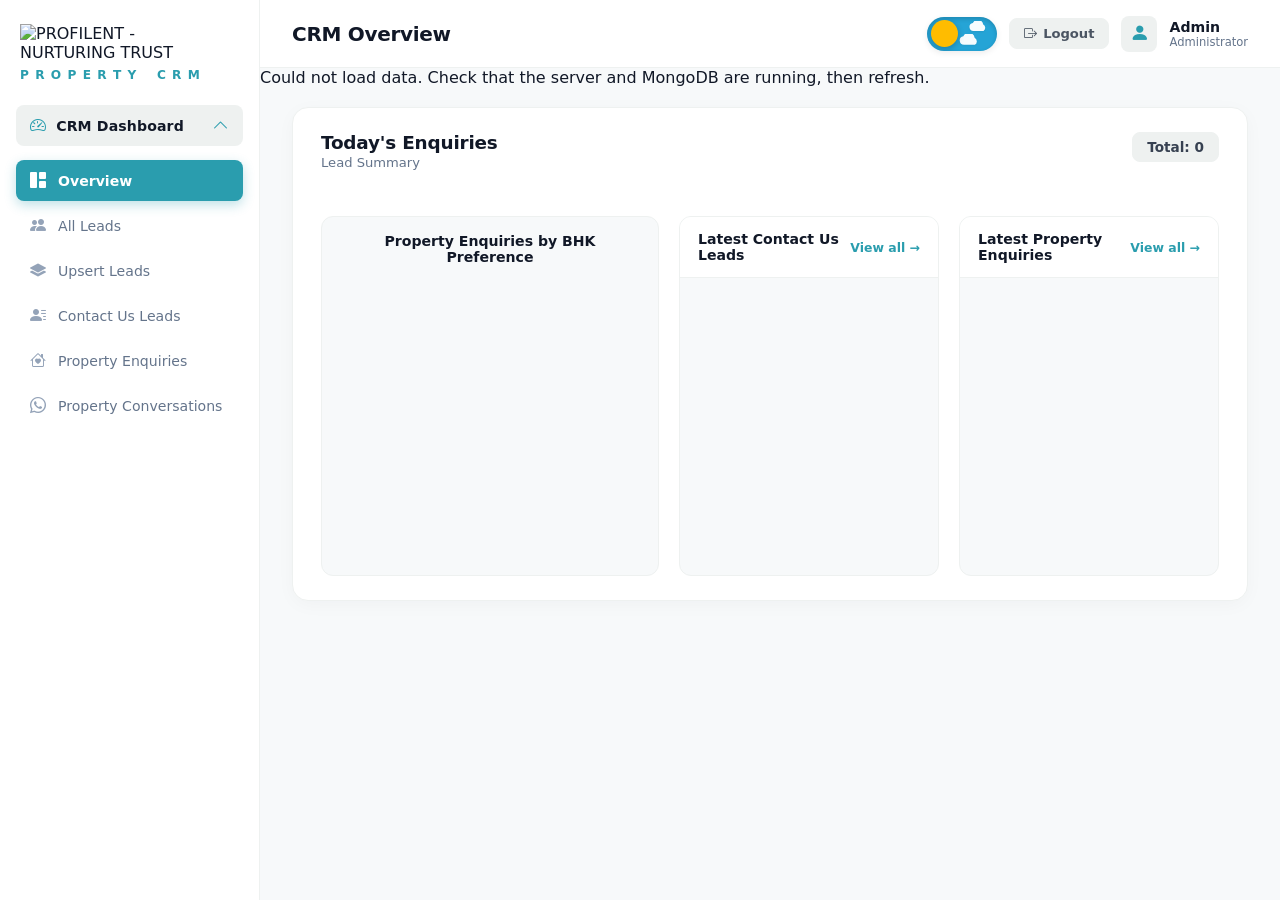
==== admin/admin.html @ 38691efb "Add files via upload" ====
<!DOCTYPE html>
<html lang="en">
<head>
<meta charset="UTF-8">
<meta name="viewport" content="width=device-width, initial-scale=1">
<title>Property CRM | Admin</title>
<link href="https://cdn.jsdelivr.net/npm/bootstrap-icons@1.11.3/font/bootstrap-icons.min.css" rel="stylesheet">
<script src="/static/theme-toggle.js?v=20261029-highres-dark-logo"></script>
<style>
:root {
  --primary: #2A9DAE;
  --primary-hover: #238594;
  --primary-active: #1e7482;
  --primary-shadow: rgba(42, 157, 174, 0.3);
  --bg: #F7F9FA;
  --card-bg: #FFFFFF;
  --input-bg: #EEF1F0;
  --border: #EEF1F0;
  --text: #111827;
  --text-muted: #64748b;
  --label-color: #4b5563;
  --sidebar-bg: #FFFFFF;
}

html.dark-theme,
body.dark-theme,
[data-theme="dark"] {
  --bg: #090e17;
  --card-bg: #131d2e;
  --input-bg: #0d1524;
  --border: #1e293b;
  --text: #f8fafc;
  --text-muted: #94a3b8;
  --label-color: #cbd5e1;
  --sidebar-bg: #0f172a;
  color-scheme: dark;
}

/* Day/Night Toggle Switch */
.day-night-toggle {
  position: relative;
  width: 70px;
  height: 34px;
  padding: 0;
  border: none;
  background: transparent;
  cursor: pointer;
  outline: none;
  border-radius: 999px;
  flex-shrink: 0;
  user-select: none;
  -webkit-tap-highlight-color: transparent;
  transition: transform 0.2s cubic-bezier(0.4, 0, 0.2, 1);
  display: inline-flex;
  align-items: center;
  vertical-align: middle;
}
.day-night-toggle:hover { transform: scale(1.05); }
.day-night-toggle:active { transform: scale(0.96); }
.day-night-toggle:focus-visible { box-shadow: 0 0 0 3px rgba(42, 157, 174, 0.45); }

.toggle-track {
  position: relative;
  width: 100%;
  height: 100%;
  border-radius: 999px;
  background: #25a4d6;
  overflow: hidden;
  box-shadow: inset 0 2px 4px rgba(0, 0, 0, 0.16), 0 2px 6px rgba(0, 0, 0, 0.08);
  transition: background-color 0.45s cubic-bezier(0.4, 0, 0.2, 1);
  display: block;
}

.scene-day {
  position: absolute;
  top: 0; right: 0; bottom: 0; left: 0;
  pointer-events: none;
  transition: opacity 0.35s ease, transform 0.45s cubic-bezier(0.4, 0, 0.2, 1);
}
.scene-day .cloud {
  position: absolute;
  opacity: 0.96;
  filter: drop-shadow(0 1px 1px rgba(0, 0, 0, 0.06));
  transition: transform 0.45s cubic-bezier(0.4, 0, 0.2, 1), opacity 0.3s ease;
}
.scene-day .cloud-top { width: 21px; height: 12px; top: 4px; right: 8px; }
.scene-day .cloud-bottom { width: 23px; height: 13px; bottom: 4px; right: 16px; }

.scene-night {
  position: absolute;
  top: 0; right: 0; bottom: 0; left: 0;
  pointer-events: none;
  opacity: 0;
  transform: translateX(-10px);
  transition: opacity 0.35s ease, transform 0.45s cubic-bezier(0.4, 0, 0.2, 1);
}
.scene-night .star {
  position: absolute;
  transition: transform 0.4s cubic-bezier(0.4, 0, 0.2, 1);
}
.scene-night .star-main {
  width: 12px; height: 12px; top: 12px; left: 8px;
  animation: starTwinkle 3s infinite ease-in-out;
}
.scene-night .star-top {
  width: 7px; height: 7px; top: 6px; left: 16px;
  animation: starTwinkle 2.5s infinite ease-in-out 0.8s;
}
.scene-night .star-bottom {
  width: 8px; height: 8px; bottom: 5px; left: 22px;
  animation: starTwinkle 2.8s infinite ease-in-out 1.4s;
}

@keyframes starTwinkle {
  0%, 100% { opacity: 0.95; transform: scale(1); }
  50% { opacity: 0.45; transform: scale(0.75); }
}

.celestial-orb {
  position: absolute;
  top: 3.5px;
  left: 4px;
  width: 27px;
  height: 27px;
  border-radius: 50%;
  background: #ffbc00;
  box-shadow: 0 2px 6px rgba(0, 0, 0, 0.22);
  transition: transform 0.45s cubic-bezier(0.68, -0.2, 0.265, 1.25), background-color 0.45s ease, box-shadow 0.45s ease;
  z-index: 2;
}

.celestial-orb .crater {
  position: absolute;
  border-radius: 50%;
  background: #9ab4c4;
  opacity: 0;
  transform: scale(0.3);
  transition: opacity 0.35s ease, transform 0.4s cubic-bezier(0.4, 0, 0.2, 1);
}
.celestial-orb .crater-large { width: 9px; height: 9px; top: 6px; left: 4px; }
.celestial-orb .crater-medium { width: 5px; height: 5px; bottom: 5px; right: 5px; }
.celestial-orb .crater-small { width: 3.5px; height: 3.5px; top: 8px; right: 4px; }

.dark-theme .toggle-track,
[data-theme="dark"] .toggle-track {
  background: #212733;
}
.dark-theme .scene-day,
[data-theme="dark"] .scene-day {
  opacity: 0;
  transform: translateX(10px) scale(0.75);
}
.dark-theme .scene-night,
[data-theme="dark"] .scene-night {
  opacity: 1;
  transform: translateX(0);
}
.dark-theme .celestial-orb,
[data-theme="dark"] .celestial-orb {
  transform: translateX(35px);
  background: #cddbe5;
  box-shadow: 0 2px 8px rgba(0, 0, 0, 0.45);
}
.dark-theme .celestial-orb .crater,
[data-theme="dark"] .celestial-orb .crater {
  opacity: 1;
  transform: scale(1);
}

.dark-theme header,
[data-theme="dark"] header {
  background: #0f172a !important;
  border-bottom: 1px solid #1e293b !important;
}
.dark-theme .side,
[data-theme="dark"] .side {
  background: #0f172a !important;
  border-right: 1px solid #1e293b !important;
}
.dark-theme .group,
[data-theme="dark"] .group {
  background: #1e293b !important;
  color: #f8fafc !important;
}
.dark-theme nav a,
[data-theme="dark"] nav a {
  color: #94a3b8 !important;
}
.dark-theme nav a:hover,
.dark-theme nav a.active,
[data-theme="dark"] nav a:hover,
[data-theme="dark"] nav a.active {
  background: #1e293b !important;
  color: #f8fafc !important;
}
.dark-theme .panel,
[data-theme="dark"] .panel,
.dark-theme .card,
[data-theme="dark"] .card,
.dark-theme .table-card,
[data-theme="dark"] .table-card {
  background: #131d2e !important;
  border: 1px solid #1e293b !important;
  color: #f8fafc !important;
}
.dark-theme .top h2,
[data-theme="dark"] .top h2 {
  color: #f8fafc !important;
}
.dark-theme .top p,
[data-theme="dark"] .top p {
  color: #94a3b8 !important;
}
.dark-theme .total,
[data-theme="dark"] .total {
  background: #0d1524 !important;
  border-color: #1e293b !important;
  color: #cbd5e1 !important;
}
.dark-theme .tw,
[data-theme="dark"] .tw {
  background: #0d1524 !important;
  border-color: #1e293b !important;
}
.dark-theme table,
[data-theme="dark"] table {
  background: #0d1524 !important;
  color: #f8fafc !important;
}
.dark-theme th,
.dark-theme thead th,
[data-theme="dark"] th,
[data-theme="dark"] thead th {
  background: #070c16 !important;
  color: #94a3b8 !important;
  border-bottom: 2px solid #1e293b !important;
}
.dark-theme tbody,
[data-theme="dark"] tbody,
.dark-theme tbody tr,
[data-theme="dark"] tbody tr,
.dark-theme td,
[data-theme="dark"] td {
  background: #0d1524 !important;
  border-bottom: 1px solid #1e293b !important;
  color: #e2e8f0 !important;
}
.dark-theme td.wrap,
[data-theme="dark"] td.wrap {
  color: #cbd5e1 !important;
}
.dark-theme tr:hover td,
.dark-theme tbody tr:hover td,
[data-theme="dark"] tr:hover td,
[data-theme="dark"] tbody tr:hover td {
  background: #172338 !important;
}
.dark-theme .c-info .c-mail,
[data-theme="dark"] .c-info .c-mail {
  color: #f1f5f9 !important;
}
.dark-theme .c-info .c-tel,
[data-theme="dark"] .c-info .c-tel {
  color: #94a3b8 !important;
}
.dark-theme a.view-all,
[data-theme="dark"] a.view-all {
  color: #38bdf8 !important;
}
.dark-theme a.view-all:hover,
[data-theme="dark"] a.view-all:hover {
  color: #7dd3fc !important;
}
.dark-theme .floating-scroll-btn,
[data-theme="dark"] .floating-scroll-btn {
  background: #1e293b !important;
  color: #38bdf8 !important;
  border-color: #38bdf8 !important;
  box-shadow: 0 4px 16px rgba(0, 0, 0, 0.45) !important;
}
.dark-theme .floating-scroll-btn:hover,
[data-theme="dark"] .floating-scroll-btn:hover {
  background: #0284c7 !important;
  color: #ffffff !important;
  box-shadow: 0 6px 20px rgba(2, 132, 199, 0.4) !important;
}
.dark-theme .search,
.dark-theme .search-wrap,
.dark-theme .search-wrap input,
[data-theme="dark"] .search,
[data-theme="dark"] .search-wrap,
[data-theme="dark"] .search-wrap input {
  background: #0d1524 !important;
  border-color: #334155 !important;
  color: #f8fafc !important;
}
.dark-theme .search:focus,
.dark-theme .search-wrap input:focus,
[data-theme="dark"] .search:focus,
[data-theme="dark"] .search-wrap input:focus {
  background: #0f1c30 !important;
  border-color: #38bdf8 !important;
  box-shadow: 0 0 0 3px rgba(56, 189, 248, 0.2) !important;
  color: #f8fafc !important;
}
.dark-theme .search::placeholder,
.dark-theme .search-wrap input::placeholder,
[data-theme="dark"] .search::placeholder,
[data-theme="dark"] .search-wrap input::placeholder {
  color: #64748b !important;
}
.dark-theme .brand-logo,
[data-theme="dark"] .brand-logo {
  content: url("/image/profilent-logo-dark.png?v=20261029-dark-logo2");
  filter: none !important;
}
.dark-theme .logout,
[data-theme="dark"] .logout {
  background: #1e293b !important;
  border-color: #334155 !important;
  color: #f87171 !important;
}
.dark-theme .logout:hover,
[data-theme="dark"] .logout:hover {
  background: #ef4444 !important;
  color: #ffffff !important;
}
.dark-theme .delbtn-top,
[data-theme="dark"] .delbtn-top {
  color: #94a3b8 !important;
}
.dark-theme .delbtn-top:hover,
[data-theme="dark"] .delbtn-top:hover {
  color: #38bdf8 !important;
}
.dark-theme .iconbtn,
[data-theme="dark"] .iconbtn {
  background: #1e293b !important;
  border-color: #334155 !important;
  color: #cbd5e1 !important;
}
.dark-theme .iconbtn:hover,
[data-theme="dark"] .iconbtn:hover {
  background: #2A9DAE !important;
  border-color: #2A9DAE !important;
  color: #ffffff !important;
}
.dark-theme .iconbtn.danger:hover,
[data-theme="dark"] .iconbtn.danger:hover {
  background: #ef4444 !important;
  border-color: #ef4444 !important;
  color: #ffffff !important;
}
.dark-theme .donut,
.dark-theme .box,
[data-theme="dark"] .donut,
[data-theme="dark"] .box {
  background: #0d1524 !important;
  border-color: #1e293b !important;
}
.dark-theme .box h3,
[data-theme="dark"] .box h3 {
  background: #0d1524 !important;
  border-bottom-color: #1e293b !important;
  color: #f8fafc !important;
}
.dark-theme .item,
[data-theme="dark"] .item {
  background: #0d1524 !important;
  border-bottom-color: #1e293b !important;
  color: #cbd5e1 !important;
}
.dark-theme .item:hover,
[data-theme="dark"] .item:hover {
  background: #172338 !important;
}
.dark-theme .item b,
[data-theme="dark"] .item b {
  color: #f8fafc !important;
}
.dark-theme .item .muted,
[data-theme="dark"] .item .muted {
  color: #94a3b8 !important;
}
.dark-theme .card b,
[data-theme="dark"] .card b {
  color: #f8fafc !important;
}
.dark-theme .card p,
[data-theme="dark"] .card p {
  color: #94a3b8 !important;
}
.dark-theme .badge-hot,
[data-theme="dark"] .badge-hot {
  background: rgba(239, 68, 68, 0.16) !important;
  color: #f87171 !important;
  border-color: rgba(239, 68, 68, 0.35) !important;
}
.dark-theme .badge-warm,
[data-theme="dark"] .badge-warm {
  background: rgba(245, 158, 11, 0.16) !important;
  color: #fbbf24 !important;
  border-color: rgba(245, 158, 11, 0.35) !important;
}
.dark-theme .badge-cold,
[data-theme="dark"] .badge-cold {
  background: rgba(148, 163, 184, 0.14) !important;
  color: #cbd5e1 !important;
  border-color: rgba(148, 163, 184, 0.28) !important;
}
.dark-theme .badge-zoho,
[data-theme="dark"] .badge-zoho {
  background: rgba(59, 130, 246, 0.16) !important;
  color: #60a5fa !important;
  border-color: rgba(59, 130, 246, 0.35) !important;
}
.dark-theme .badge-sync-pending,
[data-theme="dark"] .badge-sync-pending {
  background: rgba(234, 179, 8, 0.16) !important;
  color: #fde047 !important;
  border-color: rgba(234, 179, 8, 0.35) !important;
}
.dark-theme .badge-pending,
[data-theme="dark"] .badge-pending {
  background: #1e293b !important;
  color: #94a3b8 !important;
}
.dark-theme .badge-src,
[data-theme="dark"] .badge-src {
  background: #1e293b !important;
  color: #cbd5e1 !important;
  border-color: #334155 !important;
}
.dark-theme .badge-src.enquiry,
[data-theme="dark"] .badge-src.enquiry {
  background: rgba(245, 158, 11, 0.16) !important;
  color: #fbbf24 !important;
  border-color: rgba(245, 158, 11, 0.35) !important;
}
.dark-theme .badge-src.whatsapp,
[data-theme="dark"] .badge-src.whatsapp {
  background: rgba(16, 185, 129, 0.16) !important;
  color: #34d399 !important;
  border-color: rgba(16, 185, 129, 0.35) !important;
}
.dark-theme .badge-count,
[data-theme="dark"] .badge-count {
  background: #1e293b !important;
  color: #94a3b8 !important;
  border-color: #334155 !important;
}
.dark-theme .badge-count.multi,
[data-theme="dark"] .badge-count.multi {
  background: rgba(239, 68, 68, 0.16) !important;
  color: #f87171 !important;
  border-color: rgba(239, 68, 68, 0.35) !important;
}
.dark-theme .badge-status-complete,
[data-theme="dark"] .badge-status-complete {
  background: rgba(16, 185, 129, 0.16) !important;
  color: #34d399 !important;
  border-color: rgba(16, 185, 129, 0.35) !important;
}
.dark-theme .badge-status-progress,
[data-theme="dark"] .badge-status-progress {
  background: rgba(234, 179, 8, 0.16) !important;
  color: #fde047 !important;
  border-color: rgba(234, 179, 8, 0.35) !important;
}
.dark-theme .badge-status-awaiting,
[data-theme="dark"] .badge-status-awaiting {
  background: rgba(59, 130, 246, 0.16) !important;
  color: #60a5fa !important;
  border-color: rgba(59, 130, 246, 0.35) !important;
}
.dark-theme .modal,
[data-theme="dark"] .modal,
.dark-theme .confirm-card,
[data-theme="dark"] .confirm-card,
.dark-theme .lead-detail-modal-card,
[data-theme="dark"] .lead-detail-modal-card {
  background: #131d2e !important;
  border: 1px solid #1e293b !important;
  color: #f8fafc !important;
}
.dark-theme .mfield label,
[data-theme="dark"] .mfield label {
  color: #cbd5e1 !important;
}
.dark-theme .mfield input,
.dark-theme .mfield select,
.dark-theme .mfield textarea,
[data-theme="dark"] .mfield input,
[data-theme="dark"] .mfield select,
[data-theme="dark"] .mfield textarea {
  background: #0d1524 !important;
  border-color: #334155 !important;
  color: #f8fafc !important;
}
.dark-theme .mfield input:focus,
.dark-theme .mfield select:focus,
.dark-theme .mfield textarea:focus,
[data-theme="dark"] .mfield input:focus,
[data-theme="dark"] .mfield select:focus,
[data-theme="dark"] .mfield textarea:focus {
  background: #0f1c30 !important;
  border-color: #38bdf8 !important;
  box-shadow: 0 0 0 3px rgba(56, 189, 248, 0.2) !important;
}
.dark-theme .btn-ghost,
[data-theme="dark"] .btn-ghost {
  background: #1e293b !important;
  border-color: #334155 !important;
  color: #cbd5e1 !important;
}
.dark-theme .btn-ghost:hover,
[data-theme="dark"] .btn-ghost:hover {
  background: #334155 !important;
  color: #f8fafc !important;
}
.dark-theme .popup,
[data-theme="dark"] .popup {
  background: #131d2e !important;
  border-color: #2A9DAE !important;
}
.dark-theme .popup-bottom,
[data-theme="dark"] .popup-bottom {
  background: #131d2e !important;
  color: #cbd5e1 !important;
}
.dark-theme .none,
[data-theme="dark"] .none {
  color: #94a3b8 !important;
}
.dark-theme .chat-bubble-assistant,
[data-theme="dark"] .chat-bubble-assistant {
  background: #1e293b !important;
  color: #f8fafc !important;
  border-color: #334155 !important;
}
.dark-theme .chat-bubble-user,
[data-theme="dark"] .chat-bubble-user {
  background: #064e3b !important;
  color: #ecfdf5 !important;
}
.dark-theme .view-chat-btn,
[data-theme="dark"] .view-chat-btn {
  background: #064e3b !important;
  border-color: #059669 !important;
  color: #6ee7b7 !important;
}
.dark-theme .chat-time,
[data-theme="dark"] .chat-time {
  color: #94a3b8 !important;
}


* {
  box-sizing: border-box;
  margin: 0;
  padding: 0;
  font-family: -apple-system, BlinkMacSystemFont, "Segoe UI", Roboto, system-ui, Helvetica, Arial, sans-serif, "Apple Color Emoji", "Segoe UI Emoji", "Segoe UI Symbol";
}

body {
  background: var(--bg);
  color: var(--text);
  display: flex;
  min-height: 100vh;
  -webkit-font-smoothing: antialiased;
  -moz-osx-font-smoothing: grayscale;
}

[hidden] {
  display: none !important;
}

/* Sidebar */
.side {
  width: 260px;
  flex-shrink: 0;
  background: var(--sidebar-bg);
  border-right: 1px solid var(--border);
  padding: 24px 16px;
  position: sticky;
  top: 0;
  height: 100vh;
  display: flex;
  flex-direction: column;
  z-index: 50;
  transition: transform 0.25s ease;
}

.brand-wrap {
  margin: 0 4px 24px;
}

.brand-link {
  display: inline-flex;
  flex-direction: column;
  gap: 7px;
  text-decoration: none;
  color: inherit;
  width: 180px;
  max-width: 100%;
}

.brand-logo {
  width: 180px;
  height: auto;
  max-width: 100%;
  object-fit: contain;
  display: block;
}

.brand-crm-text {
  width: 100%;
  display: flex;
  justify-content: space-between;
  align-items: center;
  font-size: 0.76rem;
  font-weight: 700;
  text-transform: uppercase;
  color: var(--primary);
  line-height: 1;
  user-select: none;
}

.brand-crm-text span {
  display: inline-block;
  line-height: 1;
}

.brand-crm-text .crm-spacer {
  width: 8px;
}

.brand-link:hover .brand-crm-text {
  color: var(--primary-hover);
}

.group {
  display: flex;
  align-items: center;
  gap: 10px;
  background: var(--input-bg);
  color: var(--text);
  padding: 11px 14px;
  border-radius: 8px;
  font-weight: 600;
  font-size: 0.88rem;
  letter-spacing: 0.01em;
}

.group i {
  color: var(--primary);
  font-size: 1rem;
}

nav {
  margin-top: 14px;
  display: flex;
  flex-direction: column;
  gap: 4px;
}

nav a {
  display: flex;
  gap: 12px;
  align-items: center;
  padding: 11px 14px;
  color: var(--text-muted);
  text-decoration: none;
  font-size: 0.88rem;
  font-weight: 500;
  border-radius: 8px;
  transition: all 0.15s cubic-bezier(0.4, 0, 0.2, 1);
}

nav a i {
  font-size: 1rem;
  color: #94a3b8;
  transition: color 0.15s ease;
}

nav a:hover {
  background: #f1f5f9;
  color: var(--text);
}

nav a:hover i {
  color: var(--text);
}

nav a.on {
  background: var(--primary);
  color: #ffffff;
  font-weight: 600;
  box-shadow: 0 4px 12px var(--primary-shadow);
}

nav a.on i {
  color: #ffffff;
}

/* Main Content */
main {
  flex: 1;
  min-width: 0;
  display: flex;
  flex-direction: column;
}

/* Top Navbar Header */
header {
  display: flex;
  align-items: center;
  gap: 14px;
  min-height: 68px;
  padding: 14px clamp(16px, 2.5vw, 32px);
  background: #ffffff;
  border-bottom: 1px solid var(--border);
  position: sticky;
  top: 0;
  z-index: 40;
}

header .mobile-toggle {
  display: none;
  background: var(--input-bg);
  border: none;
  width: 38px;
  height: 38px;
  border-radius: 8px;
  font-size: 1.2rem;
  color: var(--text);
  cursor: pointer;
  align-items: center;
  justify-content: center;
}

header h1 {
  font-size: 1.25rem;
  font-weight: 700;
  margin: 0;
  color: var(--text);
  letter-spacing: -0.015em;
}

.admin {
  display: flex;
  align-items: center;
  gap: 12px;
  margin-left: auto;
}

.admin b {
  font-size: 0.88rem;
  color: var(--text);
  display: block;
}

.admin small {
  display: block;
  font-size: 0.72rem;
  color: var(--text-muted);
}

.avatar {
  width: 36px;
  height: 36px;
  border-radius: 8px;
  background: var(--input-bg);
  display: grid;
  place-items: center;
  color: var(--primary);
  font-size: 1.2rem;
}

.logout {
  border: 1px solid var(--border);
  background: var(--input-bg);
  border-radius: 8px;
  padding: 7px 14px;
  font-size: 0.82rem;
  font-weight: 600;
  color: #4b5563;
  cursor: pointer;
  display: flex;
  align-items: center;
  gap: 6px;
  transition: all 0.2s ease;
}

.logout:hover {
  background: #fef2f2;
  color: #dc2626;
  border-color: #fecaca;
}

.badge-hot {
  display: inline-flex;
  align-items: center;
  gap: 4px;
  background: #fef2f2;
  color: #b91c1c;
  border: 1px solid #fecaca;
  padding: 2px 8px;
  border-radius: 9999px;
  font-size: 0.72rem;
  font-weight: 700;
  letter-spacing: 0.02em;
  white-space: nowrap;
}

.badge-warm {
  display: inline-flex;
  align-items: center;
  gap: 4px;
  background: #fffbeb;
  color: #b45309;
  border: 1px solid #fde68a;
  padding: 2px 8px;
  border-radius: 9999px;
  font-size: 0.72rem;
  font-weight: 600;
  white-space: nowrap;
}

.badge-cold {
  display: inline-flex;
  align-items: center;
  gap: 4px;
  background: #f1f5f9;
  color: #64748b;
  border: 1px solid #e2e8f0;
  padding: 2px 8px;
  border-radius: 9999px;
  font-size: 0.72rem;
  font-weight: 500;
  white-space: nowrap;
}

.badge-zoho {
  display: inline-flex;
  align-items: center;
  gap: 4px;
  background: #eff6ff;
  color: #1d4ed8;
  border: 1px solid #bfdbfe;
  padding: 2px 8px;
  border-radius: 9999px;
  font-size: 0.72rem;
  font-weight: 600;
  white-space: nowrap;
}

.badge-sync-pending {
  display: inline-flex;
  align-items: center;
  gap: 4px;
  background: #fefce8;
  color: #a16207;
  border: 1px solid #fef08a;
  padding: 2px 8px;
  border-radius: 9999px;
  font-size: 0.72rem;
  font-weight: 600;
  white-space: nowrap;
}

/* Upsert Sources and Submission Count Badges */
.badge-sources {
  display: flex;
  flex-wrap: wrap;
  gap: 5px;
  align-items: center;
}

.badge-src {
  display: inline-flex;
  align-items: center;
  gap: 4px;
  font-size: 0.72rem;
  font-weight: 700;
  padding: 2px 8px;
  border-radius: 6px;
  background: #e0f2fe;
  color: #0369a1;
  border: 1px solid #bae6fd;
  white-space: nowrap;
}

.badge-src.enquiry {
  background: #fef3c7;
  color: #b45309;
  border-color: #fde68a;
}

.badge-src.whatsapp {
  background: #ecfdf5;
  color: #059669;
  border-color: #a7f3d0;
}

.badge-status-complete {
  display: inline-flex;
  align-items: center;
  gap: 5px;
  font-size: 0.74rem;
  font-weight: 700;
  padding: 3px 10px;
  border-radius: 999px;
  background: #ecfdf5;
  color: #059669;
  border: 1px solid #a7f3d0;
  white-space: nowrap;
}

.badge-status-progress {
  display: inline-flex;
  align-items: center;
  gap: 5px;
  font-size: 0.74rem;
  font-weight: 700;
  padding: 3px 10px;
  border-radius: 999px;
  background: #eff6ff;
  color: #2563eb;
  border: 1px solid #bfdbfe;
  white-space: nowrap;
}

.badge-status-awaiting {
  display: inline-flex;
  align-items: center;
  gap: 5px;
  font-size: 0.74rem;
  font-weight: 700;
  padding: 3px 10px;
  border-radius: 999px;
  background: #fefce8;
  color: #ca8a04;
  border: 1px solid #fef08a;
  white-space: nowrap;
}

.view-chat-btn {
  display: inline-flex;
  align-items: center;
  gap: 5px;
  padding: 4px 10px;
  font-size: 0.78rem;
  font-weight: 600;
  border-radius: 6px;
  border: 1.5px solid #25d366;
  background: #f0fdf4;
  color: #15803d;
  cursor: pointer;
  transition: all 0.15s ease;
}

.view-chat-btn:hover {
  background: #25d366;
  color: #ffffff;
  box-shadow: 0 2px 8px rgba(37, 211, 102, 0.35);
}

.chat-bubble-user {
  align-self: flex-end;
  background: #dcf8c6;
  color: #111827;
  padding: 9px 14px;
  border-radius: 12px 12px 2px 12px;
  max-width: 82%;
  font-size: 0.88rem;
  line-height: 1.4;
  box-shadow: 0 1px 3px rgba(0,0,0,0.08);
  word-break: break-word;
}

.chat-bubble-assistant {
  align-self: flex-start;
  background: #ffffff;
  color: #111827;
  padding: 9px 14px;
  border-radius: 12px 12px 12px 2px;
  max-width: 82%;
  font-size: 0.88rem;
  line-height: 1.4;
  border: 1px solid var(--border);
  box-shadow: 0 1px 3px rgba(0,0,0,0.05);
  word-break: break-word;
}

.chat-bubble-role {
  font-size: 0.7rem;
  font-weight: 700;
  text-transform: uppercase;
  margin-bottom: 3px;
  display: flex;
  align-items: center;
  gap: 4px;
}
.chat-bubble-user .chat-bubble-role { color: #15803d; }
.chat-bubble-assistant .chat-bubble-role { color: var(--primary); }

.chat-time {
  font-size: 0.68rem;
  color: #6b7280;
  margin-top: 4px;
  display: block;
  text-align: right;
}

.badge-count {
  display: inline-flex;
  align-items: center;
  gap: 3px;
  font-size: 0.7rem;
  font-weight: 700;
  padding: 2px 7px;
  border-radius: 999px;
  background: #f1f5f9;
  color: #475569;
  border: 1px solid #cbd5e1;
  white-space: nowrap;
}

.badge-count.multi {
  background: #fee2e2;
  color: #b91c1c;
  border-color: #fca5a5;
  font-weight: 800;
}

@keyframes spin { 100% { transform: rotate(360deg); } }
.spin { display: inline-block; animation: spin 1s linear infinite; }

/* Panel Containers */
.panel {
  background: var(--card-bg);
  border: 1px solid var(--border);
  border-radius: 16px;
  margin: 20px clamp(16px, 2.5vw, 32px);
  padding: 24px clamp(16px, 2.5vw, 28px);
  box-shadow: 0 4px 20px -2px rgba(15, 23, 42, 0.04);
}

.top {
  display: flex;
  justify-content: space-between;
  align-items: flex-start;
  margin-bottom: 6px;
}

.top h2 {
  font-size: 1.15rem;
  font-weight: 700;
  margin: 0 0 2px 0;
  color: var(--text);
  letter-spacing: -0.01em;
}

.top p {
  margin: 0;
  font-size: 0.82rem;
  color: var(--text-muted);
}

.total {
  border: 1px solid var(--border);
  background: var(--input-bg);
  border-radius: 8px;
  padding: 6px 14px;
  font-size: 0.85rem;
  font-weight: 600;
  color: #374151;
}

/* KPI Summary Cards */
.cards {
  display: grid;
  grid-template-columns: repeat(auto-fit, minmax(160px, 1fr));
  gap: 16px;
  margin: 18px 0 28px;
}

.card {
  border-radius: 12px;
  padding: 16px 18px;
  background: var(--bg);
  border: 1px solid var(--border);
  min-height: 104px;
  transition: transform 0.15s ease, box-shadow 0.15s ease;
}

.card:hover {
  transform: translateY(-2px);
  box-shadow: 0 6px 16px rgba(15, 23, 42, 0.06);
}

.card .r {
  display: flex;
  justify-content: space-between;
  align-items: center;
}

.card .ic {
  width: 36px;
  height: 36px;
  border-radius: 10px;
  display: grid;
  place-items: center;
  color: #fff;
  background: var(--ic);
  font-size: 1.05rem;
}

.card b {
  font-size: 1.45rem;
  font-weight: 700;
  color: var(--text);
  line-height: 1;
}

.card p {
  margin: 12px 0 0;
  font-size: 0.82rem;
  font-weight: 600;
  color: #4b5563;
  line-height: 1.25;
}

/* Dashboard Grid: Chart + Latest */
.grid2 {
  display: grid;
  grid-template-columns: 1.25fr 1fr 1fr;
  gap: 20px;
}

.donut {
  position: relative;
  background: var(--bg);
  border: 1px solid var(--border);
  border-radius: 12px;
  padding: 16px 18px;
  height: 360px;
}

.donut h3 {
  font-size: 0.88rem;
  font-weight: 700;
  margin: 0 0 10px;
  color: var(--text);
  text-align: center;
}

.donut .cv {
  position: relative;
  height: 290px;
}

.box {
  background: var(--bg);
  border: 1px solid var(--border);
  border-radius: 12px;
  overflow: hidden;
  height: 360px;
  display: flex;
  flex-direction: column;
}

.box h3 {
  background: #ffffff;
  border-bottom: 1px solid var(--border);
  padding: 14px 18px;
  font-size: 0.88rem;
  font-weight: 700;
  margin: 0;
  color: var(--text);
  display: flex;
  align-items: center;
  justify-content: space-between;
}

.view-all {
  color: var(--primary);
  text-decoration: none;
  font-size: 0.78rem;
  font-weight: 600;
  white-space: nowrap;
}

.view-all:hover {
  text-decoration: underline;
}

.item {
  padding: 12px 18px;
  border-bottom: 1px solid var(--border);
  font-size: 0.84rem;
  display: grid;
  gap: 2px;
  background: #ffffff;
  transition: background 0.15s ease;
}

.item:hover {
  background: #f8fafc;
}

.item b {
  color: var(--text);
  font-weight: 600;
}

.item small {
  color: var(--text-muted);
  font-size: 0.75rem;
}

.item span {
  color: #4b5563;
  overflow: hidden;
  text-overflow: ellipsis;
  white-space: nowrap;
  font-size: 0.8rem;
}

.none {
  color: var(--text-muted);
  font-size: 0.85rem;
  font-weight: 500;
  padding: 24px 18px;
  margin: 0;
  text-align: center;
}

/* Header Action Bars in Tables */
.bar {
  display: flex;
  justify-content: space-between;
  align-items: center;
  margin-bottom: 18px;
  gap: 14px;
  flex-wrap: wrap;
}

.bar h2 {
  font-size: 1.15rem;
  font-weight: 700;
  margin: 0 0 2px 0;
  color: var(--text);
  letter-spacing: -0.01em;
}

.bar p {
  margin: 0;
  font-size: 0.82rem;
  color: var(--text-muted);
}

.bar .right {
  display: flex;
  gap: 10px;
  align-items: center;
  flex-wrap: wrap;
}

/* Inputs (#EEF1F0) */
.search {
  border: 1.5px solid var(--input-bg);
  background: var(--input-bg) !important;
  border-radius: 8px;
  padding: 0 14px;
  height: 42px;
  font-size: 0.88rem;
  font-weight: 500;
  color: var(--text);
  min-width: 240px;
  outline: none;
  transition: all 0.2s cubic-bezier(0.4, 0, 0.2, 1);
}

.search::placeholder {
  color: #899694;
}

.search:focus {
  background: #ffffff !important;
  border-color: var(--primary) !important;
  box-shadow: 0 0 0 3px rgba(42, 157, 174, 0.18) !important;
}

/* Add Lead Button */
.addbtn {
  background: var(--primary);
  color: #ffffff;
  border: none;
  border-radius: 8px;
  padding: 0 18px;
  height: 42px;
  font-size: 0.88rem;
  font-weight: 600;
  letter-spacing: 0.01em;
  cursor: pointer;
  display: inline-flex;
  align-items: center;
  gap: 8px;
  box-shadow: 0 2px 8px var(--primary-shadow);
  transition: all 0.2s cubic-bezier(0.4, 0, 0.2, 1);
}

.addbtn:hover {
  background: var(--primary-hover);
  transform: translateY(-1px);
  box-shadow: 0 4px 12px var(--primary-shadow);
}

.addbtn:active {
  transform: translateY(0);
  background: var(--primary-active);
}

@keyframes spin {
  100% {
    transform: rotate(360deg);
  }
}

/* Delete Selected Lead Button (Icon only, no outline) */
.delbtn-top {
  background: transparent;
  color: #dc2626;
  border: none;
  border-radius: 8px;
  width: 42px;
  height: 42px;
  padding: 0;
  font-size: 1.2rem;
  cursor: pointer;
  display: inline-flex;
  align-items: center;
  justify-content: center;
  box-shadow: none;
  outline: none;
  transition: all 0.2s cubic-bezier(0.4, 0, 0.2, 1);
  flex-shrink: 0;
}

.delbtn-top:hover:not(:disabled) {
  background: #fee2e2;
  color: #b91c1c;
  transform: scale(1.08);
}

.delbtn-top:active:not(:disabled) {
  transform: scale(0.95);
  background: #fecaca;
}

.delbtn-top:disabled {
  opacity: 0.32;
  cursor: not-allowed;
  color: #9ca3af;
  background: transparent;
}

.delbtn-top.active {
  background: #fee2e2;
  color: #b91c1c;
}

.col-cb {
  width: 44px;
  text-align: center !important;
  padding: 10px 8px !important;
}

.cb-lead {
  width: 17px;
  height: 17px;
  cursor: pointer;
  accent-color: #2A9DAE;
  vertical-align: middle;
}

/* Data Tables with Scroll Navigation */
.tw-container {
  position: relative;
  width: 100%;
}

.tw {
  overflow-x: auto;
  border: 1px solid var(--border);
  border-radius: 12px;
  background: var(--card-bg);
  scroll-behavior: smooth;
  -webkit-overflow-scrolling: touch;
}

/* Floating overlay scroll buttons on the table edges */
.floating-scroll-btn {
  position: absolute;
  top: 50%;
  transform: translateY(-50%);
  width: 44px;
  height: 44px;
  border-radius: 50%;
  background: var(--card-bg);
  color: var(--primary);
  border: 2px solid var(--primary);
  box-shadow: 0 4px 16px rgba(15, 23, 42, 0.16);
  font-size: 1.25rem;
  font-weight: 700;
  display: grid;
  place-items: center;
  cursor: pointer;
  z-index: 20;
  transition: all 0.2s cubic-bezier(0.4, 0, 0.2, 1);
  opacity: 0.95;
}

.floating-scroll-btn:hover {
  opacity: 1;
  background: var(--primary);
  color: #ffffff;
  transform: translateY(-50%) scale(1.1);
  box-shadow: 0 6px 20px var(--primary-shadow);
}

.floating-scroll-btn.scroll-right {
  right: -14px;
}

.floating-scroll-btn.scroll-left {
  left: -14px;
}

.floating-scroll-btn[hidden] {
  display: none !important;
}

table {
  width: 100%;
  border-collapse: collapse;
  font-size: 0.86rem;
}

th {
  background: var(--input-bg);
  text-align: left;
  padding: 12px 14px;
  font-size: 0.72rem;
  font-weight: 700;
  text-transform: uppercase;
  letter-spacing: 0.05em;
  color: #4b5563;
  white-space: nowrap;
  border-bottom: 1px solid var(--border);
}

td {
  padding: 12px 14px;
  border-bottom: 1px solid var(--border);
  color: var(--text);
  white-space: nowrap;
}

td.wrap {
  white-space: normal;
  min-width: 140px;
  max-width: 260px;
  line-height: 1.4;
  color: #4b5563;
}

/* Contact info merged column */
.c-info {
  display: flex;
  flex-direction: column;
  gap: 3px;
  line-height: 1.25;
}

.c-info .c-mail {
  font-size: 0.82rem;
  color: var(--ink);
  font-weight: 500;
  display: flex;
  align-items: center;
  gap: 5px;
  word-break: break-all;
}

.c-info .c-mail i {
  color: var(--primary);
  font-size: 0.78rem;
  flex-shrink: 0;
}

.c-info .c-tel {
  font-size: 0.8rem;
  color: #64748b;
  display: flex;
  align-items: center;
  gap: 5px;
  white-space: nowrap;
}

.c-info .c-tel i {
  color: #10b981;
  font-size: 0.76rem;
  flex-shrink: 0;
}

tr:last-child td {
  border-bottom: none;
}

tr:hover td {
  background: #f8fafc;
}

/* Action Icons */
.actions {
  display: flex;
  gap: 6px;
}

.iconbtn {
  width: 32px;
  height: 32px;
  border-radius: 6px;
  border: 1px solid var(--border);
  background: var(--input-bg);
  color: #4b5563;
  display: grid;
  place-items: center;
  cursor: pointer;
  transition: all 0.15s ease;
  font-size: 0.95rem;
}

.iconbtn:hover {
  background: #e6f6f8;
  color: var(--primary);
  border-color: var(--primary);
}

.iconbtn.danger:hover {
  background: #fee2e2;
  color: #dc2626;
  border-color: #fca5a5;
}


/* Modal */
.modal-overlay {
  position: fixed;
  inset: 0;
  background: rgba(15, 23, 42, 0.45);
  backdrop-filter: blur(2px);
  display: flex;
  align-items: center;
  justify-content: center;
  padding: 20px;
  z-index: 200;
  animation: fadeIn 0.18s ease;
}

.modal {
  background: #ffffff;
  border-radius: 16px;
  border: 1px solid var(--border);
  max-width: 620px;
  width: 100%;
  max-height: 88vh;
  overflow-y: auto;
  box-shadow: 0 20px 60px rgba(15, 23, 42, 0.15);
}

.modal-head {
  display: flex;
  justify-content: space-between;
  align-items: center;
  padding: 18px 24px;
  border-bottom: 1px solid var(--border);
}

.modal-head h3 {
  margin: 0;
  font-size: 1.15rem;
  font-weight: 700;
  color: var(--text);
}

.modal-x {
  border: 0;
  background: none;
  font-size: 1.4rem;
  line-height: 1;
  cursor: pointer;
  color: #94a3b8;
  padding: 4px;
  border-radius: 6px;
}

.modal-x:hover {
  color: var(--text);
  background: #f1f5f9;
}

.modal-body {
  padding: 24px 26px;
  display: grid;
  grid-template-columns: 1fr 1fr;
  gap: 20px 16px;
}

.modal-body .full {
  grid-column: 1 / -1;
}

.mfield label {
  display: block;
  font-size: 0.74rem;
  font-weight: 700;
  text-transform: uppercase;
  letter-spacing: 0.04em;
  color: var(--label-color);
  margin-bottom: 7px;
}

.mfield input,
.mfield select,
.mfield textarea {
  width: 100%;
  border: 1.5px solid var(--input-bg);
  background: var(--input-bg) !important;
  border-radius: 8px;
  padding: 10px 14px;
  font-size: 0.88rem;
  font-weight: 500;
  color: var(--text);
  outline: none;
  transition: all 0.2s ease;
}

.mfield input:focus,
.mfield select:focus,
.mfield textarea:focus {
  background: #ffffff !important;
  border-color: var(--primary) !important;
  box-shadow: 0 0 0 3px rgba(42, 157, 174, 0.18) !important;
}

.mfield textarea {
  resize: vertical;
  min-height: 75px;
}

.modal-foot {
  display: flex;
  justify-content: flex-end;
  gap: 10px;
  padding: 18px 24px;
  border-top: 1px solid var(--border);
  background: #fafafa;
  border-radius: 0 0 16px 16px;
}

.btn {
  border: 0;
  border-radius: 8px;
  padding: 9px 20px;
  font-size: 0.88rem;
  font-weight: 600;
  cursor: pointer;
  transition: all 0.2s ease;
}

.btn-ghost {
  background: #ffffff;
  border: 1px solid var(--border);
  color: #4b5563;
}

.btn-ghost:hover {
  background: #f1f5f9;
  color: var(--text);
}

.btn-save {
  background: var(--primary);
  color: #ffffff;
  box-shadow: 0 2px 8px var(--primary-shadow);
}

.btn-save:hover {
  background: var(--primary-hover);
}

.btn-save:disabled {
  opacity: 0.6;
  cursor: not-allowed;
}

/* Delete Confirm Dialog */
.confirm-overlay {
  position: fixed;
  inset: 0;
  z-index: 300;
  background: rgba(15, 23, 42, 0.45);
  backdrop-filter: blur(2px);
  display: grid;
  place-items: center;
  padding: 18px;
  animation: fadeIn 0.18s ease;
}

.confirm-card {
  width: min(100%, 380px);
  overflow: hidden;
  border: 1px solid var(--border);
  border-radius: 16px;
  background: #ffffff;
  text-align: center;
  box-shadow: 0 20px 55px rgba(15, 23, 42, 0.16);
}

.confirm-art {
  height: 140px;
  position: relative;
  overflow: hidden;
  display: grid;
  place-items: center;
  background: #e6f6f8;
}

.confirm-mail {
  position: relative;
  width: 90px;
  height: 60px;
  border-radius: 6px;
  background: #ffffff;
  box-shadow: 0 4px 12px rgba(42, 157, 174, 0.18);
  display: grid;
  place-items: center;
  font-size: 1.8rem;
  color: #dc2626;
}

.confirm-copy {
  padding: 18px 24px 6px;
}

.confirm-copy h3 {
  margin: 0 0 6px;
  color: var(--text);
  font-size: 1.15rem;
  font-weight: 700;
}

.confirm-copy p {
  margin: 0;
  color: var(--text-muted);
  font-size: 0.88rem;
  line-height: 1.5;
}

.confirm-actions {
  display: flex;
  justify-content: center;
  gap: 10px;
  padding: 18px 24px 22px;
}

.confirm-actions button {
  min-width: 110px;
  border-radius: 8px;
  padding: 9px 16px;
  font-size: 0.85rem;
  font-weight: 600;
  cursor: pointer;
  border: none;
  transition: all 0.15s ease;
}

.confirm-cancel {
  background: var(--input-bg);
  color: #4b5563;
}

.confirm-cancel:hover {
  background: #e2e8f0;
}

.confirm-delete {
  background: #dc2626;
  color: #ffffff;
  box-shadow: 0 2px 8px rgba(220, 38, 38, 0.28);
}

.confirm-delete:hover {
  background: #b91c1c;
}

@keyframes fadeIn {
  from { opacity: 0; transform: scale(0.98); }
  to { opacity: 1; transform: scale(1); }
}

/* Custom Popup Dialog (Exact Match to Contact Us Form) */
.popup-overlay {
  position: fixed; inset: 0; z-index: 1050;
  display: flex; align-items: center; justify-content: center;
  padding: 1rem; background: rgba(30, 40, 60, .55);
  animation: popFade .2s ease;
}
.popup-overlay[hidden] { display: none !important; }
.popup {
  position: relative; width: 100%; max-width: 480px;
  background: #fff; border: 2px solid #2A9DAE; border-radius: 8px;
  box-shadow: -14px 14px 0 rgba(0, 0, 0, .18);
  animation: popIn .25s ease;
}
.popup-top {
  position: relative; text-align: center; color: #fff;
  padding: 2rem 1.25rem 2.25rem; border-radius: 6px 6px 0 0;
  background: linear-gradient(135deg, #2A9DAE 0%, #238594 100%);
}
.popup-top::after {
  content: ""; position: absolute; left: 50%; bottom: -12px; transform: translateX(-50%);
  border: 12px solid transparent; border-top-color: #238594; border-bottom: 0;
}
.popup-check {
  width: 84px; height: 84px; border-radius: 50%; background: #fff;
  margin: 0 auto 1.1rem; display: grid; place-items: center;
}
.popup-check svg {
  width: 44px; height: 44px; fill: none; stroke: #2A9DAE;
  stroke-width: 3.6; stroke-linecap: round; stroke-linejoin: round;
}
.popup h3 { font-weight: 800; font-size: 1.55rem; margin: 0; color: #fff; letter-spacing: -0.01em; }
.popup-top #customAlertMessage { margin: .55rem 0 0; font-size: .95rem; }
.popup-close {
  position: absolute; top: -16px; right: -16px; z-index: 2;
  width: 40px; height: 40px; border-radius: 50%; background: #fff; color: #111;
  border: 2px solid #2A9DAE; box-shadow: -3px 3px 0 rgba(0, 0, 0, .2);
  font-size: 1.5rem; font-weight: 800; line-height: 1; cursor: pointer;
  display: flex; align-items: center; justify-content: center;
  transition: transform .1s ease;
}
.popup-close:hover { transform: scale(1.08); }
.popup-bottom { padding: 2rem 1rem; text-align: center; background: #fff; border-radius: 0 0 6px 6px; }
.popup-btn {
  background: #2A9DAE; color: #fff; border: 1.5px solid #238594; border-radius: 8px;
  padding: .7rem 3.5rem; font-weight: 700; font-size: 1rem; letter-spacing: .04em;
  box-shadow: 0 4px 14px rgba(42, 157, 174, 0.32); cursor: pointer;
  transition: transform .1s ease, box-shadow .1s ease;
}
.popup-btn:hover { background: #238594; transform: translateY(-1px); box-shadow: 0 6px 18px rgba(42, 157, 174, 0.4); }

/* Alert variation for errors / warnings */
.popup.popup-error {
  border-color: #dc2626;
}
.popup.popup-error .popup-top {
  background: linear-gradient(135deg, #ef4444 0%, #dc2626 100%);
}
.popup.popup-error .popup-top::after {
  border-top-color: #dc2626;
}
.popup.popup-error .popup-check svg {
  stroke: #dc2626;
}
.popup.popup-error .popup-close {
  border-color: #dc2626;
}
.popup.popup-error .popup-btn {
  background: #dc2626; border-color: #b91c1c;
  box-shadow: 0 4px 14px rgba(220, 38, 38, 0.32);
}
.popup.popup-error .popup-btn:hover {
  background: #b91c1c; box-shadow: 0 6px 18px rgba(220, 38, 38, 0.4);
}

/* Stat row cards inside customAlertMessage */
.sync-stat-list {
  display: flex;
  flex-direction: column;
  gap: 8px;
  margin-top: 14px;
  text-align: left;
}
.sync-stat-row {
  display: flex;
  align-items: center;
  justify-content: space-between;
  background: rgba(255, 255, 255, 0.16);
  border: 1px solid rgba(255, 255, 255, 0.28);
  border-radius: 8px;
  padding: 8px 14px;
  font-size: 0.9rem;
  font-weight: 500;
  color: #ffffff;
}
.sync-stat-row b {
  font-size: 1rem;
  background: #ffffff;
  color: #238594;
  padding: 2px 10px;
  border-radius: 999px;
  font-weight: 800;
}
.sync-stat-total {
  margin-top: 10px;
  text-align: center;
  font-size: 0.9rem;
  opacity: 0.92;
  font-weight: 600;
}

@keyframes popFade { from { opacity: 0; } to { opacity: 1; } }
@keyframes popIn { from { opacity: 0; transform: translateY(14px) scale(.96); } to { opacity: 1; transform: none; } }

/* Mobile & Tablet Responsiveness */
@media (max-width: 1024px) {
  .grid2 {
    grid-template-columns: 1fr;
  }
}

@media (max-width: 900px) {
  .side {
    position: fixed;
    top: 0;
    bottom: 0;
    left: 0;
    transform: translateX(-100%);
    box-shadow: 4px 0 24px rgba(15, 23, 42, 0.12);
  }

  .side.open {
    transform: translateX(0);
  }

  .side-backdrop {
    position: fixed;
    inset: 0;
    background: rgba(15, 23, 42, 0.4);
    z-index: 45;
  }

  header .mobile-toggle {
    display: flex;
  }

  .cards {
    grid-template-columns: repeat(2, 1fr);
  }

  .panel {
    margin: 16px;
    padding: 18px;
  }
}

@media (max-width: 600px) {
  .cards {
    grid-template-columns: 1fr;
  }

  .bar {
    flex-direction: column;
    align-items: flex-start;
  }

  .bar .right {
    width: 100%;
  }

  .search {
    width: 100%;
    min-width: 0;
    font-size: 16px !important;
  }

  .addbtn {
    flex: 1;
    min-width: 140px;
    justify-content: center;
  }

  .delbtn-top {
    width: 42px;
    height: 42px;
    flex-shrink: 0;
  }

  .modal-body {
    grid-template-columns: 1fr;
  }
}
</style>
</head>
<body>

<aside class="side" id="sidebar">
  <div class="brand-wrap">
    <a href="/admin" class="brand-link" aria-label="Profilent Property CRM">
      <img src="/image/profilent-logo.png?v=20261027-new-logo" alt="PROFILENT - NURTURING TRUST" class="brand-logo">
      <div class="brand-crm-text" role="text" aria-label="Property CRM">
        <span>P</span><span>R</span><span>O</span><span>P</span><span>E</span><span>R</span><span>T</span><span>Y</span>
        <span class="crm-spacer">&nbsp;</span>
        <span>C</span><span>R</span><span>M</span>
      </div>
    </a>
  </div>
  <div class="group"><i class="bi bi-speedometer2"></i> CRM Dashboard <i class="bi bi-chevron-up ms-auto" style="margin-left:auto"></i></div>
  <nav>
    <a href="#dashboard" data-view="dashboard"><i class="bi bi-grid-1x2-fill"></i> Overview</a>
    <a href="#all" data-view="all"><i class="bi bi-people-fill"></i> All Leads</a>
    <a href="#upsert" data-view="upsert"><i class="bi bi-layers-fill"></i> Upsert Leads</a>
    <a href="#contact" data-view="contact"><i class="bi bi-person-lines-fill"></i> Contact Us Leads</a>
    <a href="#enquiries" data-view="enquiries"><i class="bi bi-house-heart"></i> Property Enquiries</a>
    <a href="#conversations" data-view="conversations"><i class="bi bi-whatsapp"></i> Property Conversations</a>
  </nav>
</aside>
<div class="side-backdrop" id="sideBackdrop" hidden></div>

<main>
  <header>
    <button type="button" class="mobile-toggle" id="menuToggle" aria-label="Toggle menu"><i class="bi bi-list"></i></button>
    <h1 id="title">Enquiries Dashboard</h1>
    <div class="admin">
      <!-- Day (Light) / Night (Dark) Toggle -->
      <button type="button" class="day-night-toggle" id="dayNightToggle" aria-label="Toggle day and night mode" role="switch" aria-checked="false" title="Switch between Day and Night mode">
        <span class="toggle-track">
          <span class="scene-day">
            <svg class="cloud cloud-top" viewBox="0 0 40 24" fill="#ffffff"><path d="M30 20H10a8 8 0 0 1-1.3-15.9A11 11 0 0 1 29.5 7 7.5 7.5 0 0 1 30 20z"/></svg>
            <svg class="cloud cloud-bottom" viewBox="0 0 40 24" fill="#ffffff"><path d="M30 20H10a8 8 0 0 1-1.3-15.9A11 11 0 0 1 29.5 7 7.5 7.5 0 0 1 30 20z"/></svg>
          </span>
          <span class="scene-night">
            <svg class="star star-main" viewBox="0 0 20 20" fill="#ffffff"><path d="M10 0L12 7.5L19.5 10L12 12.5L10 20L8 12.5L0.5 10L8 7.5Z"/></svg>
            <svg class="star star-top" viewBox="0 0 20 20" fill="#ffffff"><path d="M10 0L12 7.5L19.5 10L12 12.5L10 20L8 12.5L0.5 10L8 7.5Z"/></svg>
            <svg class="star star-bottom" viewBox="0 0 20 20" fill="#ffffff"><path d="M10 0L12 7.5L19.5 10L12 12.5L10 20L8 12.5L0.5 10L8 7.5Z"/></svg>
          </span>
          <span class="celestial-orb">
            <span class="crater crater-large"></span>
            <span class="crater crater-medium"></span>
            <span class="crater crater-small"></span>
          </span>
        </span>
      </button>

      <button class="logout" id="logoutBtn"><i class="bi bi-box-arrow-right"></i> Logout</button>
      <span class="avatar"><i class="bi bi-person-fill"></i></span><div><b>Admin</b><small>Administrator</small></div>
    </div>
  </header>
  <div class="err" id="err" hidden>Could not load data. Check that the server and MongoDB are running, then refresh.</div>

  <section class="panel" id="view-dashboard">
    <div class="top">
      <div><h2>Today's Enquiries</h2><p>Lead Summary</p></div>
      <div style="display:flex;align-items:center;gap:10px;">
        <span class="total" id="total">Total: 0</span>
      </div>
    </div>
    <div class="cards" id="cards"></div>
    <div class="grid2">
      <div class="donut"><h3>Property Enquiries by BHK Preference</h3><div class="cv"><canvas id="chart"></canvas></div><p class="none" id="chartEmpty" hidden>No record found</p></div>
      <div class="box"><h3>Latest Contact Us Leads <a class="view-all" href="#contact">View all →</a></h3><div id="latestContact"></div></div>
      <div class="box"><h3>Latest Property Enquiries <a class="view-all" href="#enquiries">View all →</a></h3><div id="latestEnq"></div></div>
    </div>
  </section>

  <section class="panel" id="view-all" hidden>
    <div class="bar"><div><h2>All Leads</h2><p>Combined records from both customer forms</p></div>
      <div class="right">
        <input class="search" placeholder="Search all leads...">
        <button type="button" class="delbtn-top" id="delSelectedAll" disabled title="Select leads using checkboxes to delete"><i class="bi bi-trash3"></i></button>
      </div>
    </div>
    <div class="tw-container">
      <div class="tw" id="allLeadsTable"></div>
      <button type="button" class="floating-scroll-btn scroll-right" data-target="#allLeadsTable" data-dir="1" title="Scroll Right"><i class="bi bi-chevron-right"></i></button>
      <button type="button" class="floating-scroll-btn scroll-left" data-target="#allLeadsTable" data-dir="-1" title="Scroll Left" hidden><i class="bi bi-chevron-left"></i></button>
    </div>
  </section>

  <section class="panel" id="view-upsert" hidden>
    <div class="bar"><div><h2>Upsert Leads</h2><p>Deduplicated & unified leads combined by phone number and email</p></div>
      <div class="right">
        <input class="search" placeholder="Search upsert leads...">
        <button type="button" class="delbtn-top" id="delSelectedUpsert" disabled title="Select leads using checkboxes to delete"><i class="bi bi-trash3"></i></button>
      </div>
    </div>
    <div class="tw-container">
      <div class="tw" id="upsertLeadsTable"></div>
      <button type="button" class="floating-scroll-btn scroll-right" data-target="#upsertLeadsTable" data-dir="1" title="Scroll Right"><i class="bi bi-chevron-right"></i></button>
      <button type="button" class="floating-scroll-btn scroll-left" data-target="#upsertLeadsTable" data-dir="-1" title="Scroll Left" hidden><i class="bi bi-chevron-left"></i></button>
    </div>
  </section>

  <section class="panel" id="view-contact" hidden>
    <div class="bar"><h2>Contact Us Leads</h2>
      <div class="right">
        <input class="search" placeholder="Search leads...">
        <button type="button" class="delbtn-top" id="delSelectedContact" disabled title="Select leads using checkboxes to delete"><i class="bi bi-trash3"></i></button>
        <button class="addbtn" id="addContact"><i class="bi bi-plus-lg"></i> Add Lead</button>
      </div>
    </div>
    <div class="tw-container">
      <div class="tw" id="contactTable"></div>
      <button type="button" class="floating-scroll-btn scroll-right" data-target="#contactTable" data-dir="1" title="Scroll Right"><i class="bi bi-chevron-right"></i></button>
      <button type="button" class="floating-scroll-btn scroll-left" data-target="#contactTable" data-dir="-1" title="Scroll Left" hidden><i class="bi bi-chevron-left"></i></button>
    </div>
  </section>

  <section class="panel" id="view-enquiries" hidden>
    <div class="bar"><h2>Property Enquiries</h2>
      <div class="right">
        <input class="search" placeholder="Search leads...">
        <button type="button" class="delbtn-top" id="delSelectedEnquiry" disabled title="Select leads using checkboxes to delete"><i class="bi bi-trash3"></i></button>
        <button class="addbtn" id="addEnquiry"><i class="bi bi-plus-lg"></i> Add Lead</button>
      </div>
    </div>
    <div class="tw-container">
      <div class="tw" id="enqTable"></div>
      <button type="button" class="floating-scroll-btn scroll-right" data-target="#enqTable" data-dir="1" title="Scroll Right"><i class="bi bi-chevron-right"></i></button>
      <button type="button" class="floating-scroll-btn scroll-left" data-target="#enqTable" data-dir="-1" title="Scroll Left" hidden><i class="bi bi-chevron-left"></i></button>
    </div>
  </section>

  <section class="panel" id="view-conversations" hidden>
    <div class="bar"><h2>WhatsApp Property Conversations</h2>
      <div class="right">
        <input class="search" placeholder="Search conversations...">
        <button type="button" class="delbtn-top" id="delSelectedConv" disabled title="Select conversations using checkboxes to delete"><i class="bi bi-trash3"></i></button>
      </div>
    </div>
    <div class="tw-container">
      <div class="tw" id="convTable"></div>
      <button type="button" class="floating-scroll-btn scroll-right" data-target="#convTable" data-dir="1" title="Scroll Right"><i class="bi bi-chevron-right"></i></button>
      <button type="button" class="floating-scroll-btn scroll-left" data-target="#convTable" data-dir="-1" title="Scroll Left" hidden><i class="bi bi-chevron-left"></i></button>
    </div>
  </section>

</main>

<div class="modal-overlay" id="modalOverlay" hidden>
  <div class="modal">
    <div class="modal-head"><h3 id="modalTitle">Edit Lead</h3><button class="modal-x" id="modalClose">&times;</button></div>
    <form id="modalForm">
      <div class="modal-body" id="modalBody"></div>
      <div class="modal-foot">
        <button type="button" class="btn btn-ghost" id="modalCancel">Cancel</button>
        <button type="submit" class="btn btn-save" id="modalSave">Save</button>
      </div>
    </form>
  </div>
</div>

<div class="modal-overlay" id="chatModalOverlay" hidden>
  <div class="modal" style="max-width: 640px;">
    <div class="modal-head">
      <h3 id="chatModalTitle" style="display:flex;align-items:center;gap:8px;"><i class="bi bi-whatsapp" style="color:#25d366"></i> Chat Transcript</h3>
      <button class="modal-x" id="chatModalClose">&times;</button>
    </div>
    <div style="padding: 12px 24px; border-bottom: 1px solid var(--border); background: var(--input-bg); font-size: 0.82rem; color: var(--text-muted);" id="chatModalSubtitle">
    </div>
    <div class="modal-body" id="chatModalBody" style="max-height: 480px; overflow-y: auto; display: flex; flex-direction: column; gap: 12px; padding: 20px 24px; background: var(--bg); grid-template-columns: 1fr;">
    </div>
    <div class="modal-foot">
      <button type="button" class="btn btn-ghost" id="chatModalDone">Close</button>
    </div>
  </div>
</div>

<div class="confirm-overlay" id="confirmOverlay" hidden>
  <section class="confirm-card" role="alertdialog" aria-modal="true" aria-labelledby="confirmTitle" aria-describedby="confirmMessage">
    <div class="confirm-art" aria-hidden="true">
      <div class="confirm-mail"><i class="bi bi-trash3-fill"></i></div>
    </div>
    <div class="confirm-copy"><h3 id="confirmTitle">Confirm Delete</h3><p id="confirmMessage">Are you sure you want to delete this lead? This action cannot be undone.</p></div>
    <div class="confirm-actions">
      <button type="button" id="confirmCancel" class="confirm-cancel">Cancel</button>
      <button type="button" id="confirmAccept" class="confirm-delete">Delete lead</button>
    </div>
  </section>
</div>

<!-- Custom Alert Popup (Exact Match to Contact Us Form) -->
<div class="popup-overlay" id="customAlertPopup" hidden>
  <div class="popup" role="dialog" aria-modal="true" aria-labelledby="customAlertTitle">
    <button type="button" class="popup-close" id="customAlertClose" aria-label="Close">&times;</button>
    <div class="popup-top">
      <div class="popup-check" id="customAlertCheck">
        <svg viewBox="0 0 24 24" aria-hidden="true"><path d="M5 12.5l4.5 4.5L19 7.5"/></svg>
      </div>
      <h3 id="customAlertTitle">Thank You!</h3>
      <div id="customAlertMessage"></div>
    </div>
    <div class="popup-bottom">
      <button type="button" class="popup-btn" id="customAlertOk">OK</button>
    </div>
  </div>
</div>

<script src="https://cdn.jsdelivr.net/npm/chart.js@4.4.3/dist/chart.umd.min.js"></script>
<script>
const $ = s => document.querySelector(s);
const esc = v => String(v ?? "").replace(/[&<>"']/g, c => ({"&":"&amp;","<":"&lt;",">":"&gt;",'"':"&quot;","'":"&#39;"}[c]));
const fmt = iso => new Date(iso).toLocaleString("en-IN", {timeZone:"Asia/Kolkata", dateStyle:"medium", timeStyle:"short"});

// Mobile Sidebar Toggle
const sidebar = $("#sidebar");
const sideBackdrop = $("#sideBackdrop");
const menuToggle = $("#menuToggle");
if (menuToggle) {
  menuToggle.addEventListener("click", () => {
    sidebar.classList.toggle("open");
    sideBackdrop.hidden = !sidebar.classList.contains("open");
  });
  sideBackdrop.addEventListener("click", () => {
    sidebar.classList.remove("open");
    sideBackdrop.hidden = true;
  });
}

async function api(path, opts) {
  const res = await fetch(path, { headers: { "Content-Type": "application/json" }, ...opts });
  if (res.status === 401) { location.href = "/admin/login"; throw new Error("unauthenticated"); }
  const data = await res.json().catch(() => ({}));
  if (!res.ok) throw new Error(data.detail || "Request failed");
  return data;
}

$("#logoutBtn").addEventListener("click", async () => {
  await fetch("/admin/logout", { method: "POST" });
  location.href = "/admin/login";
});

const VIEWS = {dashboard:"CRM Overview", all:"All Leads", upsert:"Upsert Leads", contact:"Contact Us Leads", enquiries:"Property Enquiries", conversations:"Property Conversations"};
let routeInitialized = false;
function route() {
  const hashKey = location.hash.slice(1);
  const v = VIEWS[hashKey] ? hashKey : "dashboard";
  for (const k in VIEWS) {
    $("#view-" + k).hidden = k !== v;
    document.querySelector(`nav a[data-view=${k}]`)?.classList.toggle("on", k === v);
  }
  $("#title").textContent = VIEWS[v];
  if (window.innerWidth <= 900) {
    sidebar.classList.remove("open");
    sideBackdrop.hidden = true;
  }
  setTimeout(updateAllTableScrollIndicators, 60);
  if (routeInitialized && typeof refreshSection === "function") {
    refreshSection(v);
  }
}
addEventListener("hashchange", route);
route();
routeInitialized = true;

const CARDS = [
  ["new_today","New Today","bi-exclamation-circle-fill","#fff1f2","#e11d48"],
  ["contacts_total","Contact Us Leads","bi-telephone-fill","#fff7ed","#ea580c"],
  ["enquiries_total","Property Enquiries","bi-house-fill","#fefce8","#ca8a04"],
  ["conversations_total","WhatsApp Chats","bi-whatsapp","#ecfdf5","#16a34a"],
  ["immediate","Buying Within 1 Month","bi-lightning-charge-fill","#ecfdf5","#059669"],
  ["cash","Cash Buyers","bi-cash-coin","#f0fdfa","#0d9488"],
  ["high_budget","Budget 1 Cr+","bi-gem","#f5f3ff","#7c3aed"],
];

const OPTIONS = {
  planning_to_buy: ["Immediately","Within 1 Month","Within 3 Months","Within 6 Months","Within 12 Months","More Than 1 Year","Just Exploring / Researching"],
  budget_range: ["Up to 25 lakh","25 lakh - 50 lakh","50 lakh - 1 crore","1 crore - 2 crore","Above 2 crore"],
  payment_option: ["Bank Finance with EMI","Full Cash Payment","Home Loan (Mortgage)","Down Payment Plan","Construction-Linked Payment Plan (CLP)","Possession-Linked Payment Plan (PLP)","Installment Payment Plan","Developer Financing","Rent-to-Own Scheme","Part Cash + Home Loan","Part Payment with Balance at Registration","Flexible Payment Plan","Subvention Scheme (Developer Pays Pre-EMI)","Joint Home Loan (Co-applicant Financing)","NRI Payment Plan (for Overseas Buyers)"],
  bhk_preference: ["1 RK","1 BHK","2 BHK","2.5 BHK","3 BHK","3.5 BHK","4 BHK","5 BHK+","Villa","Penthouse"],
};

function renderLeadBadge(r) {
  const isHot = r.lead_rating === "Hot";
  const isWarm = r.lead_rating === "Warm";

  let ratingBadge = "";
  const aiInfo = r.ai_analysis ? ` · AI: ${esc(r.ai_analysis)}` : "";
  const scoreInfo = r.lead_score !== undefined && r.lead_score !== null ? ` (Score: ${r.lead_score}/100)` : "";
  if (isHot) {
    ratingBadge = `<span class="badge-hot" title="Hot Lead${scoreInfo}${aiInfo}"><i class="bi bi-fire"></i> Hot Lead</span>`;
  } else if (isWarm) {
    ratingBadge = `<span class="badge-warm" title="Warm Lead${scoreInfo}${aiInfo}">Warm Lead</span>`;
  } else {
    ratingBadge = `<span class="badge-cold" title="Cold Lead${scoreInfo}${aiInfo}">Cold</span>`;
  }

  let zohoBadge = "";
  if (isHot && (r.zoho_lead_id || r.zoho_sync_status === "synced")) {
    zohoBadge = `<span class="badge-zoho" title="Saved in Admin & Synced to Zoho CRM (ID: ${esc(r.zoho_lead_id || '')})"><i class="bi bi-cloud-check-fill"></i> Zoho</span>`;
  } else if (isHot) {
    zohoBadge = '<span class="badge-sync-pending" title="Saved in Admin. Hot lead queued for automatic Zoho sync"><i class="bi bi-hourglass-split"></i> Syncing</span>';
  } else if (r.zoho_sync_status === "skipped_invalid") {
    zohoBadge = `<span class="badge-cold" title="Validation failed: ${esc(r.zoho_sync_reason || '')}">Invalid</span>`;
  } else {
    zohoBadge = '<span class="badge-cold" title="Saved in Admin. Filtered from Zoho CRM (Only Hot leads sync to Zoho)">Filtered</span>';
  }

  return `<div style="display:flex;flex-wrap:wrap;gap:4px;align-items:center">${ratingBadge} ${zohoBadge}</div>`;
}

function renderContactInfo(email, phone) {
  const e = email ? esc(email) : "-";
  const p = phone ? esc(phone) : "-";
  return `<div class="c-info"><span class="c-mail" title="${e}"><i class="bi bi-envelope"></i> ${e}</span><span class="c-tel"><i class="bi bi-telephone"></i> ${p}</span></div>`;
}

const ENTITIES = {
  contact: {
    api: "/api/admin/contacts",
    title: "Contact Us Lead",
    columns: [
      ["Date", r => fmt(r.created_at)],
      ["First Name", r => r.first_name || (r.full_name ? r.full_name.split(" ")[0] : "")],
      ["Last Name", r => r.last_name || (r.full_name ? r.full_name.split(" ").slice(1).join(" ") : "")],
      ["Email & Phone", r => renderContactInfo(r.email, r.contact_number || r.mobile_number)],
      ["Requirement", r => r.requirement || "-", "wrap"]
    ],
    fields: [
      {name:"first_name", label:"First Name", type:"text", required:true},
      {name:"last_name", label:"Last Name", type:"text", required:false},
      {name:"email", label:"Email", type:"email", required:true},
      {name:"contact_number", label:"Mobile Number", type:"tel", required:true},
      {name:"requirement", label:"Requirement / Query", type:"textarea", required:false, full:true},
      {name:"whatsapp_opt_in", label:"WhatsApp Opt-in", type:"checkbox", required:false},
    ],
  },
  enquiry: {
    api: "/api/admin/enquiries",
    title: "Property Enquiry",
    columns: [
      ["Date", r => fmt(r.created_at)],
      ["First Name", r => r.first_name || (r.full_name ? r.full_name.split(" ")[0] : "")],
      ["Last Name", r => r.last_name || (r.full_name ? r.full_name.split(" ").slice(1).join(" ") : "")],
      ["Email & Phone", r => renderContactInfo(r.email, r.mobile_number || r.contact_number)],
      ["Location", r => r.location_preference],
      ["Planning to Buy", r => r.planning_to_buy],
      ["Budget Range", r => r.budget_range],
      ["Payment Option", r => r.payment_option],
      ["BHK", r => r.bhk_preference],
      ["Requirement", r => r.requirement || r.remarks_requirements || r.remarks || "-", "wrap"],
      ["Quality / Zoho", r => renderLeadBadge(r)]
    ],
    fields: [
      {name:"first_name", label:"First Name", type:"text", required:true},
      {name:"last_name", label:"Last Name", type:"text", required:false},
      {name:"email", label:"Email", type:"email", required:true},
      {name:"mobile_number", label:"Mobile Number", type:"tel", required:true},
      {name:"location_preference", label:"Location Preference", type:"text", required:true, full:true},
      {name:"planning_to_buy", label:"Planning to Buy", type:"select", options:OPTIONS.planning_to_buy, required:true},
      {name:"budget_range", label:"Budget Range", type:"select", options:OPTIONS.budget_range, required:true},
      {name:"payment_option", label:"Payment Option", type:"select", options:OPTIONS.payment_option, required:true},
      {name:"bhk_preference", label:"BHK Preference", type:"select", options:OPTIONS.bhk_preference, required:true},
      {name:"requirement", label:"Requirement / Remarks", type:"textarea", required:false, full:true},
      {name:"whatsapp_opt_in", label:"WhatsApp Opt-in", type:"checkbox", required:false},
    ],
  },
};

let CACHE = { contact: [], enquiry: [], upsert: [], conversations: [] };

function table(sel, entityKey, rows) {
  const cols = ENTITIES[entityKey].columns;
  $(sel).innerHTML = rows.length
    ? `<table><thead><tr><th class="col-cb"><input type="checkbox" class="cb-lead select-all" data-entity="${entityKey}" title="Select All"></th><th>#</th>${cols.map(c => `<th>${c[0]}</th>`).join("")}<th>Actions</th></tr></thead><tbody>` +
      rows.map((r, i) => {
        const waId = entityKey !== 'contact' ? (r.whatsapp_conversation_id || ((CACHE.conversations || []).find(c => (c.email && r.email && c.email.toLowerCase() === r.email.toLowerCase()) || (c.phone && (r.mobile_number || r.contact_number) && c.phone.replace(/\D/g, "").slice(-10) === (r.mobile_number || r.contact_number).replace(/\D/g, "").slice(-10)))?.id)) : null;
        const waBtn = waId ? `<button type="button" class="view-chat-btn" data-id="${esc(waId)}" title="View full WhatsApp chat transcript"><i class="bi bi-whatsapp"></i> Chat</button>` : '';
        return `<tr data-id="${r.id}"><td class="col-cb"><input type="checkbox" class="cb-lead row-cb" data-entity="${entityKey}" data-id="${r.id}"></td><td>${i + 1}</td>${cols.map(c => `<td class="${c[2] || ""}">${c[0].includes("Quality") || c[0].includes("Zoho") || c[0].includes("Email") || c[0].includes("Phone") ? c[1](r) : esc(c[1](r))}</td>`).join("")}` +
        `<td><div class="actions">
           ${waBtn}
           <button type="button" class="iconbtn edit-btn" data-entity="${entityKey}" data-id="${r.id}" title="Edit"><i class="bi bi-pencil"></i></button>
           <button type="button" class="iconbtn danger del-btn" data-entity="${entityKey}" data-id="${r.id}" title="Delete"><i class="bi bi-trash3"></i></button>
         </div></td></tr>`;
      }).join("") +
      "</tbody></table>"
    : '<p class="none">No record found</p>';
  updateDeleteButtons();
  setTimeout(updateAllTableScrollIndicators, 60);
}
function latest(sel, rows, name, detail) {
  $(sel).innerHTML = rows.length
    ? rows.slice(0, 5).map(r => `<div class="item"><b>${esc(name(r))}</b><small>${fmt(r.created_at)}</small><span>${esc(detail(r))}</span></div>`).join("")
    : '<p class="none">No record found</p>';
}
function allLeadsTable(contacts, enquiries, conversations = []) {
  const rows = [
    ...contacts.map(r => {
      const fn = r.first_name || (r.full_name ? r.full_name.split(" ")[0] : "");
      const ln = r.last_name || (r.full_name ? r.full_name.split(" ").slice(1).join(" ") : "");
      const req = r.requirement ? `Query: ${r.requirement}` : (r.whatsapp_opt_in ? "WhatsApp questionnaire opted in" : "Contact form submission");
      return {
        ...r,
        source: "Contact Us",
        first_name: fn,
        last_name: ln,
        name: `${fn} ${ln}`.trim() || r.full_name || "Contact Lead",
        phone: r.contact_number,
        summary: req,
        target: "#contact",
        targetLabel: "Contact lead"
      };
    }),
    ...enquiries.map(r => {
      const fn = r.first_name || "";
      const ln = r.last_name || "";
      const reqPart = r.requirement || r.remarks_requirements || "";
      const summary = `${r.location_preference} · ${r.budget_range} · ${r.bhk_preference}${reqPart ? ' · ' + reqPart : ''}`;
      return {
        ...r,
        source: "Property Enquiry",
        first_name: fn,
        last_name: ln,
        name: `${fn} ${ln}`.trim() || r.full_name || "Property Lead",
        phone: r.mobile_number,
        summary: summary,
        target: "#enquiries",
        targetLabel: "Property enquiry"
      };
    }),
    ...(conversations || []).map(r => {
      const fn = r.first_name || (r.full_name ? r.full_name.split(" ")[0] : "");
      const ln = r.last_name || (r.full_name ? r.full_name.split(" ").slice(1).join(" ") : "");
      const reqPart = r.remarks_requirements && r.remarks_requirements !== '-' ? ` · Query: ${r.remarks_requirements}` : '';
      const summary = `${r.property_summary || "-"}${reqPart}`;
      return {
        ...r,
        source: "WhatsApp Conversation",
        first_name: fn,
        last_name: ln,
        name: `${fn} ${ln}`.trim() || r.full_name || "WhatsApp Lead",
        phone: r.phone,
        summary: summary,
        target: "#conversations",
        targetLabel: "View conversation"
      };
    }),
  ].sort((a,b) => new Date(b.created_at || b.updated_at) - new Date(a.created_at || a.updated_at));
  $("#allLeadsTable").innerHTML = rows.length
    ? `<table><thead><tr><th class="col-cb"><input type="checkbox" class="cb-lead select-all" data-entity="all" title="Select All"></th><th>#</th><th>Source</th><th>Date</th><th>First Name</th><th>Last Name</th><th>Email & Phone</th><th>Requirement & Details</th><th>Quality & Zoho</th><th>Open</th></tr></thead><tbody>` +
      rows.map((r,i) => `<tr data-id="${r.id}"><td class="col-cb"><input type="checkbox" class="cb-lead row-cb" data-entity="${r.source === 'Contact Us' ? 'contact' : (r.source === 'Property Enquiry' ? 'enquiry' : 'conversation')}" data-id="${r.id}"></td><td>${i+1}</td><td>${esc(r.source)}</td><td>${fmt(r.created_at || r.updated_at)}</td><td>${esc(r.first_name)}</td><td>${esc(r.last_name)}</td><td>${renderContactInfo(r.email, r.phone)}</td><td class="wrap">${esc(r.summary)}</td><td>${r.source === 'Contact Us' ? '<span class="badge-cold" style="opacity:0.6">-</span>' : renderLeadBadge(r)}</td><td><a class="view-all" href="${r.target}">${r.targetLabel} →</a></td></tr>`).join("") +
      `</tbody></table>`
    : '<p class="none">No records found in either form.</p>';
  updateDeleteButtons();
  setTimeout(updateAllTableScrollIndicators, 60);
}

function renderSourceBadges(sources, count) {
  const countBadge = count > 1
    ? `<span class="badge-count multi" title="${count} total submissions merged"><i class="bi bi-layers-fill"></i> ${count} Submissions</span>`
    : `<span class="badge-count">1 Submission</span>`;
  const srcBadges = (sources || []).map(s => {
    const isWa = s.includes("WhatsApp");
    const isEnq = s.includes("Enquiry");
    const icon = isWa ? 'bi-whatsapp' : (isEnq ? 'bi-house-heart' : 'bi-person-lines-fill');
    const cls = isWa ? 'whatsapp' : (isEnq ? 'enquiry' : '');
    return `<span class="badge-src ${cls}"><i class="bi ${icon}"></i> ${esc(s)}</span>`;
  }).join(" ");
  return `<div class="badge-sources">${srcBadges} ${countBadge}</div>`;
}

function upsertLeadsTable(rows) {
  $("#upsertLeadsTable").innerHTML = rows.length
    ? `<table><thead><tr>
         <th class="col-cb"><input type="checkbox" class="cb-lead select-all" data-entity="upsert" title="Select All"></th>
         <th>#</th>
         <th>Sources & Submissions</th>
         <th>Latest Date</th>
         <th>First Name</th>
         <th>Last Name</th>
         <th>Email & Phone</th>
         <th>Property Preferences</th>
         <th>Requirements / Queries</th>
         <th>Quality / Zoho</th>
         <th>Actions</th>
       </tr></thead><tbody>` +
      rows.map((r, i) => {
        const convRec = (r.records || []).find(rec => rec.entity === "conversation") 
          || (CACHE.conversations || []).find(c => (c.email && r.email && c.email.toLowerCase() === r.email.toLowerCase()) || (c.phone && r.phone && c.phone.replace(/\D/g, "").slice(-10) === r.phone.replace(/\D/g, "").slice(-10)));
        const convBtn = convRec ? `<button type="button" class="view-chat-btn" data-id="${esc(convRec.id || convRec._id)}" title="View full WhatsApp chat transcript"><i class="bi bi-whatsapp"></i> Chat</button>` : '';
        return `
        <tr data-id="${esc(r.id)}">
          <td class="col-cb"><input type="checkbox" class="cb-lead row-cb" data-entity="upsert" data-id="${esc(r.id)}"></td>
          <td>${i + 1}</td>
          <td>${renderSourceBadges(r.sources || [], r.submission_count || 1)}</td>
          <td>${fmt(r.created_at)}</td>
          <td>${esc(r.first_name)}</td>
          <td>${esc(r.last_name)}</td>
          <td>${renderContactInfo(r.email, r.phone)}</td>
          <td class="wrap">${esc(r.property_summary || "-")}</td>
          <td class="wrap" title="${esc(r.requirements_history || r.requirement || '-')}">${esc(r.requirement || "-")}</td>
          <td>${renderLeadBadge(r)}</td>
          <td>
            <div class="actions">
              ${convBtn}
              <button type="button" class="iconbtn danger del-upsert-btn" data-id="${esc(r.id)}" title="Delete Lead (removes all ${r.submission_count || 1} underlying records)"><i class="bi bi-trash3"></i></button>
            </div>
          </td>
        </tr>`;
      }).join("") +
      `</tbody></table>`
    : '<p class="none">No deduplicated leads found.</p>';
  updateDeleteButtons();
  setTimeout(updateAllTableScrollIndicators, 60);
}

async function loadUpsertLeads() {
  try {
    if (!CACHE.conversations || !CACHE.conversations.length) {
      CACHE.conversations = await api("/api/admin/conversations").catch(() => []);
    }
    const data = await api("/api/admin/upsert-leads");
    CACHE.upsert = data;
    upsertLeadsTable(data);
    $("#err").hidden = true;
  } catch (err) {
    console.error("Failed to load upsert leads from API:", err);
  }
}

let chart;
const PALETTE = ["#2A9DAE","#f0466a","#ff8a5c","#4cc38a","#e6cf20","#9b7cf0","#3aa8c1","#a3a3a3","#c2185b","#7cb342"];
function donut(data) {
  const labels = Object.keys(data);
  $("#chartEmpty").hidden = labels.length > 0;
  if (chart) chart.destroy();
  if (!labels.length) return;
  chart = new Chart($("#chart"), {
    type: "doughnut",
    data: {labels, datasets: [{data: Object.values(data), backgroundColor: PALETTE}]},
    options: {maintainAspectRatio: false, cutout: "55%", plugins: {legend: {position: "top", labels: {boxWidth: 12, font: {size: 11}}}}},
  });
}

let loadingDashboard = false;
async function refreshDashboard() {
  if (loadingDashboard) return;
  loadingDashboard = true;
  try {
    const [s, c, e] = await Promise.all([
      api("/api/admin/summary"),
      api(ENTITIES.contact.api),
      api(ENTITIES.enquiry.api),
    ]);
    CACHE.contact = c;
    CACHE.enquiry = e;
    $("#total").textContent = `Total: ${s.total}`;
    $("#cards").innerHTML = CARDS.map(([k, label, ic, bg, fg]) => `
      <div class="card" style="--bg:${bg};--ic:${fg}">
        <div class="r"><span class="ic"><i class="bi ${ic}"></i></span><b>${s.cards[k] ?? 0}</b></div>
        <p>${label}</p>
      </div>`).join("");
    donut(s.bhk || {});
    latest("#latestContact", c || [], r => r.full_name, r => r.whatsapp_opt_in ? "WhatsApp questionnaire opted in" : "Contact form submission");
    latest("#latestEnq", e || [], r => `${r.first_name} ${r.last_name || ""}`.trim(),
      r => `${r.location_preference} · ${r.budget_range}`);
    $("#err").hidden = true;
  } catch (err) {
    console.error(err);
    $("#err").hidden = false;
  } finally {
    loadingDashboard = false;
  }
}

async function loadTable(entityKey, sel) {
  try {
    const data = await api(ENTITIES[entityKey].api);
    CACHE[entityKey] = data;
    table(sel, entityKey, data);
    $("#err").hidden = true;
  } catch (err) {
    console.error(err);
    $("#err").hidden = false;
  }
}

async function loadAllLeads() {
  try {
    const [c, e, convs] = await Promise.all([
      api(ENTITIES.contact.api),
      api(ENTITIES.enquiry.api),
      api("/api/admin/conversations").catch(() => []),
    ]);
    CACHE.contact = c; CACHE.enquiry = e; CACHE.conversations = convs;
    allLeadsTable(c, e, convs);
    $("#err").hidden = true;
  } catch (err) {
    console.error(err);
    $("#err").hidden = false;
  }
}

function renderConvStatusBadge(status) {
  if (status === "complete") {
    return `<span class="badge-status-complete" title="Questionnaire completed"><i class="bi bi-check-circle-fill"></i> Completed</span>`;
  }
  if (status === "awaiting_customer_start") {
    return `<span class="badge-status-awaiting" title="Sent welcome greeting, awaiting customer reply"><i class="bi bi-chat-left-dots"></i> Awaiting Reply</span>`;
  }
  return `<span class="badge-status-progress" title="Conversation in progress"><i class="bi bi-hourglass-split"></i> In Progress</span>`;
}

function convTable(rows) {
  $("#convTable").innerHTML = rows.length
    ? `<table><thead><tr>
         <th class="col-cb"><input type="checkbox" class="cb-lead select-all" data-entity="conversation" title="Select All"></th>
         <th>#</th>
         <th>Status</th>
         <th>Last Active</th>
         <th>Customer Name</th>
         <th>Email & Phone</th>
         <th>Property Preferences</th>
         <th>Requirements / Notes</th>
         <th>Quality / Zoho</th>
         <th>WhatsApp Chat</th>
         <th>Actions</th>
       </tr></thead><tbody>` +
      rows.map((r, i) => `
        <tr data-id="${esc(r.id)}">
          <td class="col-cb"><input type="checkbox" class="cb-lead row-cb" data-entity="conversation" data-id="${esc(r.id)}"></td>
          <td>${i + 1}</td>
          <td>${renderConvStatusBadge(r.status)}</td>
          <td>${fmt(r.updated_at || r.created_at)}</td>
          <td><b>${esc(r.full_name || (r.first_name ? `${r.first_name} ${r.last_name || ''}`.trim() : 'WhatsApp Lead'))}</b></td>
          <td>${renderContactInfo(r.email, r.phone)}</td>
          <td class="wrap"><b>${esc(r.property_summary || "-")}</b></td>
          <td class="wrap" title="${esc(r.remarks_requirements || '-')}">${esc(r.remarks_requirements || "-")}</td>
          <td>${renderLeadBadge(r)}</td>
          <td>
            <button type="button" class="view-chat-btn" data-id="${esc(r.id)}" title="Click to view full WhatsApp chat transcript">
              <i class="bi bi-whatsapp"></i> Chat (${r.messages_count || 0})
            </button>
          </td>
          <td>
            <div class="actions">
              <button type="button" class="iconbtn danger del-conv-btn" data-id="${esc(r.id)}" title="Delete Conversation"><i class="bi bi-trash3"></i></button>
            </div>
          </td>
        </tr>`).join("") +
      `</tbody></table>`
    : '<p class="none">No WhatsApp conversations recorded yet.</p>';
  updateDeleteButtons();
  setTimeout(updateAllTableScrollIndicators, 60);
}

async function loadConversations() {
  try {
    const data = await api("/api/admin/conversations");
    CACHE.conversations = data;
    convTable(data);
    $("#err").hidden = true;
  } catch (err) {
    console.error("Failed to load conversations:", err);
  }
}

async function openChatModal(convId) {
  if (!convId) return;
  let conv = (CACHE.conversations || []).find(c => c.id === convId || c._id === convId);
  if (!conv) {
    try {
      const data = await api("/api/admin/conversations");
      CACHE.conversations = data || [];
      conv = (CACHE.conversations || []).find(c => c.id === convId || c._id === convId);
    } catch (err) {
      console.error("Failed to fetch conversation transcript:", err);
    }
  }
  if (!conv) {
    customAlert("No conversation transcript found for this customer.", "info", "Chat Transcript");
    return;
  }
  const name = conv.full_name || `${conv.first_name || ''} ${conv.last_name || ''}`.trim() || 'WhatsApp Customer';
  const cleanPhone = (conv.phone || '').replace(/\D/g, '');
  const waDirectBtn = cleanPhone ? `<a href="https://wa.me/${cleanPhone}" target="_blank" rel="noopener noreferrer" style="background:#25d366;color:#ffffff;display:inline-flex;align-items:center;gap:6px;font-size:0.8rem;padding:4px 10px;text-decoration:none;border-radius:6px;font-weight:600;margin-left:auto;"><i class="bi bi-box-arrow-up-right"></i> Open WhatsApp Web</a>` : '';
  $("#chatModalTitle").innerHTML = `<div style="display:flex;align-items:center;justify-content:space-between;width:100%;gap:12px;"><span><i class="bi bi-whatsapp" style="color:#25d366"></i> Chat Transcript: ${esc(name)}</span>${waDirectBtn}</div>`;
  $("#chatModalSubtitle").innerHTML = `<b>Phone:</b> ${esc(conv.phone || '-')} &bull; <b>Status:</b> ${esc(conv.status || '-')} &bull; <b>Preferences:</b> ${esc(conv.property_summary || '-')}`;
  
  const msgs = conv.messages || [];
  if (!msgs.length) {
    $("#chatModalBody").innerHTML = `<div style="text-align:center;padding:30px;color:var(--text-muted);"><i class="bi bi-chat-square-dots" style="font-size:2rem;display:block;margin-bottom:8px;"></i>No message history recorded for this conversation yet.</div>`;
  } else {
    $("#chatModalBody").innerHTML = msgs.map(m => {
      const isUser = m.role === "user";
      const roleLabel = isUser ? `<i class="bi bi-person-fill"></i> Customer (${esc(conv.first_name || 'User')})` : `<i class="bi bi-robot"></i> AI Property Assistant`;
      const cls = isUser ? "chat-bubble-user" : "chat-bubble-assistant";
      const timeStr = m.timestamp ? fmt(m.timestamp) : "";
      return `<div class="${cls}">
        <div class="chat-bubble-role">${roleLabel}</div>
        <div style="white-space:pre-wrap;">${esc(m.content || '')}</div>
        ${timeStr ? `<small class="chat-time">${timeStr}</small>` : ''}
      </div>`;
    }).join("");
  }
  $("#chatModalOverlay").hidden = false;
  setTimeout(() => {
    const body = $("#chatModalBody");
    body.scrollTop = body.scrollHeight;
  }, 50);
}

function closeChatModal() {
  $("#chatModalOverlay").hidden = true;
}
$("#chatModalClose")?.addEventListener("click", closeChatModal);
$("#chatModalDone")?.addEventListener("click", closeChatModal);
$("#chatModalOverlay")?.addEventListener("click", e => { if (e.target === $("#chatModalOverlay")) closeChatModal(); });

function search(entityKey, sel, q) {
  q = q.toLowerCase();
  const rows = (CACHE[entityKey] || []).filter(r => JSON.stringify(r).toLowerCase().includes(q));
  table(sel, entityKey, rows);
}

$("#view-contact .search").addEventListener("input", e => search("contact", "#contactTable", e.target.value));
$("#view-enquiries .search").addEventListener("input", e => search("enquiry", "#enqTable", e.target.value));
$("#view-all .search").addEventListener("input", e => {
  const q = e.target.value.toLowerCase();
  const c = CACHE.contact.filter(r => JSON.stringify(r).toLowerCase().includes(q));
  const enq = CACHE.enquiry.filter(r => JSON.stringify(r).toLowerCase().includes(q));
  const convs = (CACHE.conversations || []).filter(r => JSON.stringify(r).toLowerCase().includes(q));
  allLeadsTable(c, enq, convs);
});
$("#view-upsert .search")?.addEventListener("input", e => {
  const q = e.target.value.toLowerCase();
  const rows = (CACHE.upsert || []).filter(r => JSON.stringify(r).toLowerCase().includes(q));
  upsertLeadsTable(rows);
});
$("#view-conversations .search")?.addEventListener("input", e => {
  const q = e.target.value.toLowerCase();
  const rows = (CACHE.conversations || []).filter(r => JSON.stringify(r).toLowerCase().includes(q));
  convTable(rows);
});

// Refresh Functionality for every leads section
async function refreshSection(viewKey, btn = null) {
  if (btn) btn.classList.add("refreshing");
  try {
    if (viewKey === "dashboard") {
      await refreshDashboard();
    } else if (viewKey === "all") {
      await loadAllLeads();
      const q = $("#view-all .search")?.value?.trim();
      if (q) {
        const c = (CACHE.contact || []).filter(r => JSON.stringify(r).toLowerCase().includes(q.toLowerCase()));
        const enq = (CACHE.enquiry || []).filter(r => JSON.stringify(r).toLowerCase().includes(q.toLowerCase()));
        const convs = (CACHE.conversations || []).filter(r => JSON.stringify(r).toLowerCase().includes(q.toLowerCase()));
        allLeadsTable(c, enq, convs);
      }
    } else if (viewKey === "upsert") {
      await loadUpsertLeads();
      const q = $("#view-upsert .search")?.value?.trim();
      if (q) {
        const rows = (CACHE.upsert || []).filter(r => JSON.stringify(r).toLowerCase().includes(q.toLowerCase()));
        upsertLeadsTable(rows);
      }
    } else if (viewKey === "conversations") {
      await loadConversations();
      const q = $("#view-conversations .search")?.value?.trim();
      if (q) {
        const rows = (CACHE.conversations || []).filter(r => JSON.stringify(r).toLowerCase().includes(q.toLowerCase()));
        convTable(rows);
      }
    } else if (viewKey === "contact") {
      await loadTable("contact", "#contactTable");
      const q = $("#view-contact .search")?.value?.trim();
      if (q) search("contact", "#contactTable", q);
    } else if (viewKey === "enquiries" || viewKey === "enquiry") {
      await loadTable("enquiry", "#enqTable");
      const q = $("#view-enquiries .search")?.value?.trim();
      if (q) search("enquiry", "#enqTable", q);
    }
    updateAllTableScrollIndicators();
  } catch (err) {
    console.error(`Error refreshing ${viewKey}:`, err);
  } finally {
    if (btn) {
      setTimeout(() => btn.classList.remove("refreshing"), 400);
    }
  }
}

// Automatic Live Synchronization
// All qualifying Hot Leads auto-sync directly to Zoho CRM in real-time. Manual sync button is not needed.

// Modal: Add / Edit
let activeEntity = null;
let editingId = null;

function renderModalFields(entityKey, record = {}) {
  const fields = ENTITIES[entityKey].fields;
  $("#modalBody").innerHTML = fields.map(f => {
    const cls = f.full ? "mfield full" : "mfield";
    const req = f.required ? "required" : "";
    const val = esc(record[f.name] ?? (f.name === "contact_number" ? (record.mobile_number || "") : (f.name === "mobile_number" ? (record.contact_number || "") : "")) ?? "");
    let input;
    if (f.type === "checkbox") {
      input = `<input type="checkbox" name="${f.name}" ${record[f.name] ? "checked" : ""}>`;
    } else if (f.type === "select") {
      input = `<select name="${f.name}" ${req}>${f.options.map(o => `<option value="${esc(o)}" ${val===o?"selected":""}>${esc(o)}</option>`).join("")}</select>`;
    } else if (f.type === "textarea") {
      input = `<textarea name="${f.name}" ${req}>${val}</textarea>`;
    } else {
      input = `<input type="${f.type}" name="${f.name}" value="${val}" ${req}>`;
    }
    return `<div class="${cls}"><label>${f.label}</label>${input}</div>`;
  }).join("");
}

function openModal(entityKey, id = null) {
  activeEntity = entityKey;
  editingId = id;
  const isEdit = Boolean(id);
  $("#modalTitle").textContent = `${isEdit ? "Edit" : "Add"} ${ENTITIES[entityKey].title}`;
  const record = isEdit ? (CACHE[entityKey] || []).find(r => r.id === id) || {} : {};
  renderModalFields(entityKey, record);
  $("#modalOverlay").hidden = false;
}
function closeModal() {
  $("#modalOverlay").hidden = true;
  activeEntity = null;
  editingId = null;
}
$("#modalClose").addEventListener("click", closeModal);
$("#modalCancel").addEventListener("click", closeModal);
$("#modalOverlay").addEventListener("click", e => { if (e.target === $("#modalOverlay")) closeModal(); });

$("#addContact").addEventListener("click", () => openModal("contact"));
$("#addEnquiry").addEventListener("click", () => openModal("enquiry"));

document.body.addEventListener("click", e => {
  const viewChat = e.target.closest(".view-chat-btn");
  if (viewChat) { openChatModal(viewChat.dataset.id); return; }
  const edit = e.target.closest(".edit-btn");
  if (edit) { openModal(edit.dataset.entity, edit.dataset.id); return; }
  const del = e.target.closest(".del-btn");
  if (del) { confirmDelete(del.dataset.entity, del.dataset.id); return; }
  const delConv = e.target.closest(".del-conv-btn");
  if (delConv) { confirmDelete("conversations", delConv.dataset.id); return; }
  const delUpsert = e.target.closest(".del-upsert-btn");
  if (delUpsert) {
    const lead = (CACHE.upsert || []).find(x => x.id === delUpsert.dataset.id);
    if (lead && lead.records && lead.records.length) {
      confirmBatchDelete(lead.records);
    }
    return;
  }
});

$("#modalForm").addEventListener("submit", async e => {
  e.preventDefault();
  const form = e.target;
  const savedEntity = activeEntity;
  const payload = {};
  new FormData(form).forEach((v, k) => payload[k] = typeof v === "string" ? v.trim() : v);
  for (const checkbox of form.querySelectorAll('input[type="checkbox"]')) {
    payload[checkbox.name] = checkbox.checked;
  }
  const entity = ENTITIES[savedEntity];
  const url = editingId ? `${entity.api}/${editingId}` : entity.api;
  const method = editingId ? "PUT" : "POST";

  $("#modalSave").disabled = true;
  try {
    await api(url, { method, body: JSON.stringify(payload) });
    closeModal();
    if (savedEntity === "contact") await loadTable("contact", "#contactTable");
    else if (savedEntity === "enquiry") await loadTable("enquiry", "#enqTable");
    else await loadTable("enquiry", "#enqTable");
    refreshDashboard();
  } catch (err) {
    showAlert({ title: "Save Failed", message: err.message, type: "error" });
  } finally {
    $("#modalSave").disabled = false;
  }
});

// Lead Selection & Delete buttons state management
function updateDeleteButtons() {
  // 1. Contact Us Leads view
  const cCbs = Array.from(document.querySelectorAll("#contactTable .row-cb"));
  const cSel = cCbs.filter(cb => cb.checked);
  const btnC = $("#delSelectedContact");
  if (btnC) {
    btnC.disabled = cSel.length === 0;
    btnC.classList.toggle("active", cSel.length > 0);
    btnC.innerHTML = `<i class="bi ${cSel.length > 0 ? 'bi-trash3-fill' : 'bi-trash3'}"></i>`;
    btnC.title = cSel.length ? `Delete ${cSel.length} selected lead${cSel.length > 1 ? "s" : ""}` : "Select leads using checkboxes to delete";
  }
  const saC = $("#contactTable .select-all");
  if (saC && cCbs.length) {
    saC.checked = cSel.length === cCbs.length;
    saC.indeterminate = cSel.length > 0 && cSel.length < cCbs.length;
  }

  // 2. Property Enquiries view
  const eCbs = Array.from(document.querySelectorAll("#enqTable .row-cb"));
  const eSel = eCbs.filter(cb => cb.checked);
  const btnE = $("#delSelectedEnquiry");
  if (btnE) {
    btnE.disabled = eSel.length === 0;
    btnE.classList.toggle("active", eSel.length > 0);
    btnE.innerHTML = `<i class="bi ${eSel.length > 0 ? 'bi-trash3-fill' : 'bi-trash3'}"></i>`;
    btnE.title = eSel.length ? `Delete ${eSel.length} selected lead${eSel.length > 1 ? "s" : ""}` : "Select leads using checkboxes to delete";
  }
  const saE = $("#enqTable .select-all");
  if (saE && eCbs.length) {
    saE.checked = eSel.length === eCbs.length;
    saE.indeterminate = eSel.length > 0 && eSel.length < eCbs.length;
  }

  // 3. All Leads view
  const aCbs = Array.from(document.querySelectorAll("#allLeadsTable .row-cb"));
  const aSel = aCbs.filter(cb => cb.checked);
  const btnA = $("#delSelectedAll");
  if (btnA) {
    btnA.disabled = aSel.length === 0;
    btnA.classList.toggle("active", aSel.length > 0);
    btnA.innerHTML = `<i class="bi ${aSel.length > 0 ? 'bi-trash3-fill' : 'bi-trash3'}"></i>`;
    btnA.title = aSel.length ? `Delete ${aSel.length} selected lead${aSel.length > 1 ? "s" : ""}` : "Select leads using checkboxes to delete";
  }
  const saA = $("#allLeadsTable .select-all");
  if (saA && aCbs.length) {
    saA.checked = aSel.length === aCbs.length;
    saA.indeterminate = aSel.length > 0 && aSel.length < aCbs.length;
  }

  // 4. Upsert Leads view
  const uCbs = Array.from(document.querySelectorAll("#upsertLeadsTable .row-cb"));
  const uSel = uCbs.filter(cb => cb.checked);
  const btnU = $("#delSelectedUpsert");
  if (btnU) {
    btnU.disabled = uSel.length === 0;
    btnU.classList.toggle("active", uSel.length > 0);
    btnU.innerHTML = `<i class="bi ${uSel.length > 0 ? 'bi-trash3-fill' : 'bi-trash3'}"></i>`;
    btnU.title = uSel.length ? `Delete ${uSel.length} selected lead${uSel.length > 1 ? "s" : ""}` : "Select leads using checkboxes to delete";
  }
  // 5. WhatsApp Conversations view
  const convCbs = Array.from(document.querySelectorAll("#convTable .row-cb"));
  const convSel = convCbs.filter(cb => cb.checked);
  const btnConv = $("#delSelectedConv");
  if (btnConv) {
    btnConv.disabled = convSel.length === 0;
    btnConv.classList.toggle("active", convSel.length > 0);
    btnConv.innerHTML = `<i class="bi ${convSel.length > 0 ? 'bi-trash3-fill' : 'bi-trash3'}"></i>`;
    btnConv.title = convSel.length ? `Delete ${convSel.length} selected conversation${convSel.length > 1 ? "s" : ""}` : "Select conversations using checkboxes to delete";
  }
  const saConv = $("#convTable .select-all");
  if (saConv && convCbs.length) {
    saConv.checked = convSel.length === convCbs.length;
    saConv.indeterminate = convSel.length > 0 && convSel.length < convCbs.length;
  }
}

document.addEventListener("change", e => {
  if (e.target.matches(".select-all")) {
    const tbl = e.target.closest("table");
    if (tbl) {
      tbl.querySelectorAll(".row-cb").forEach(cb => { cb.checked = e.target.checked; });
      updateDeleteButtons();
    }
  } else if (e.target.matches(".row-cb")) {
    updateDeleteButtons();
  }
});

$("#delSelectedContact")?.addEventListener("click", () => {
  const items = Array.from(document.querySelectorAll("#contactTable .row-cb:checked")).map(cb => ({
    id: cb.dataset.id,
    entity: "contact",
  }));
  confirmBatchDelete(items);
});

$("#delSelectedEnquiry")?.addEventListener("click", () => {
  const items = Array.from(document.querySelectorAll("#enqTable .row-cb:checked")).map(cb => ({
    id: cb.dataset.id,
    entity: "enquiry",
  }));
  confirmBatchDelete(items);
});

$("#delSelectedAll")?.addEventListener("click", () => {
  const items = Array.from(document.querySelectorAll("#allLeadsTable .row-cb:checked")).map(cb => ({
    id: cb.dataset.id,
    entity: cb.dataset.entity,
  }));
  confirmBatchDelete(items);
});

$("#delSelectedConv")?.addEventListener("click", () => {
  const items = Array.from(document.querySelectorAll("#convTable .row-cb:checked")).map(cb => ({
    id: cb.dataset.id,
    entity: "conversation",
  }));
  confirmBatchDelete(items);
});

$("#delSelectedUpsert")?.addEventListener("click", () => {
  const selectedIds = Array.from(document.querySelectorAll("#upsertLeadsTable .row-cb:checked")).map(cb => cb.dataset.id);
  const items = [];
  selectedIds.forEach(id => {
    const lead = (CACHE.upsert || []).find(x => x.id === id);
    if (lead && lead.records) {
      items.push(...lead.records);
    }
  });
  if (items.length) {
    confirmBatchDelete(items);
  }
});

// Delete confirmation modal
let pendingDelete = null;
function confirmDelete(entityKey, id) {
  pendingDelete = { entityKey, id };
  $("#confirmTitle").textContent = "Confirm Delete";
  $("#confirmMessage").textContent = "Are you sure you want to delete this record? This action cannot be undone.";
  $("#confirmAccept").textContent = "Delete";
  $("#confirmOverlay").hidden = false;
}
function confirmBatchDelete(items) {
  if (!items || !items.length) return;
  pendingDelete = { batch: true, items };
  $("#confirmTitle").textContent = `Delete ${items.length} Record${items.length > 1 ? "s" : ""}`;
  $("#confirmMessage").textContent = `Are you sure you want to delete ${items.length} selected record${items.length > 1 ? "s" : ""}? This action cannot be undone.`;
  $("#confirmAccept").textContent = `Delete ${items.length} record${items.length > 1 ? "s" : ""}`;
  $("#confirmOverlay").hidden = false;
}
function hideConfirm() {
  $("#confirmOverlay").hidden = true;
  pendingDelete = null;
}
$("#confirmCancel").addEventListener("click", hideConfirm);
$("#confirmOverlay").addEventListener("click", e => { if (e.target === $("#confirmOverlay")) hideConfirm(); });
$("#confirmAccept").addEventListener("click", async () => {
  if (!pendingDelete) return;
  $("#confirmAccept").disabled = true;
  try {
    if (pendingDelete.batch) {
      await api("/api/admin/leads/batch-delete", {
        method: "POST",
        body: JSON.stringify({ items: pendingDelete.items }),
      });
      hideConfirm();
      await Promise.all([
        loadTable("contact", "#contactTable"),
        loadTable("enquiry", "#enqTable"),
        loadConversations(),
        loadAllLeads(),
        loadUpsertLeads(),
      ]);
      refreshDashboard();
      updateDeleteButtons();
    } else {
      const { entityKey, id } = pendingDelete;
      if (entityKey === "conversations" || entityKey === "conversation") {
        await api(`/api/admin/conversations/${id}`, { method: "DELETE" });
      } else {
        await api(`${ENTITIES[entityKey].api}/${id}`, { method: "DELETE" });
      }
      hideConfirm();
      if (entityKey === "contact") await loadTable("contact", "#contactTable");
      else if (entityKey === "enquiry") await loadTable("enquiry", "#enqTable");
      else if (entityKey === "conversations" || entityKey === "conversation") await loadConversations();
      loadAllLeads();
      loadUpsertLeads();
      refreshDashboard();
      updateDeleteButtons();
    }
  } catch (err) {
    showAlert({ title: "Delete Failed", message: err.message, type: "error" });
  } finally {
    $("#confirmAccept").disabled = false;
  }
});

// Custom Alert Dialog (Exact Match to Contact Us Form Page)
function showAlert({ title, message, type = "success", stats = null }) {
  const overlay = $("#customAlertPopup");
  if (!overlay) return;
  const card = overlay.querySelector(".popup");
  const titleEl = $("#customAlertTitle");
  const msgEl = $("#customAlertMessage");
  const checkEl = $("#customAlertCheck");

  card.classList.toggle("popup-error", type === "error");
  titleEl.textContent = title || (type === "error" ? "Notice" : "Success");

  if (stats) {
    msgEl.innerHTML = `
      <div class="sync-stat-list">
        <div class="sync-stat-row"><span>🔥 Validated Hot Leads Synced</span><b>${stats.total_synced_hot ?? 0}</b></div>
        <div class="sync-stat-row"><span>❄️ Cold / Low Intent Leads Skipped</span><b>${stats.total_skipped_cold ?? 0}</b></div>
        <div class="sync-stat-row"><span>⚠️ Unvalidated / Test Leads Skipped</span><b>${stats.total_skipped_invalid ?? 0}</b></div>
      </div>
      <div class="sync-stat-total">Total Leads Evaluated: <strong>${stats.total_evaluated ?? 0}</strong></div>
    `;
  } else if (typeof message === "string") {
    msgEl.innerHTML = `<p style="margin: 0.6rem 0 0; line-height: 1.5; font-size: 0.95rem;">${esc(message)}</p>`;
  } else {
    msgEl.innerHTML = message || "";
  }

  if (type === "error") {
    checkEl.innerHTML = '<svg viewBox="0 0 24 24" aria-hidden="true" style="stroke:#dc2626"><circle cx="12" cy="12" r="10" stroke="#dc2626" stroke-width="2.5" fill="none"/><line x1="12" y1="8" x2="12" y2="12" stroke="#dc2626" stroke-width="2.5" stroke-linecap="round"/><line x1="12" y1="16" x2="12.01" y2="16" stroke="#dc2626" stroke-width="2.5" stroke-linecap="round"/></svg>';
  } else {
    checkEl.innerHTML = '<svg viewBox="0 0 24 24" aria-hidden="true"><path d="M5 12.5l4.5 4.5L19 7.5"/></svg>';
  }

  overlay.hidden = false;
  $("#customAlertOk")?.focus();
}

function hideAlert() {
  const overlay = $("#customAlertPopup");
  if (overlay) overlay.hidden = true;
}

$("#customAlertOk")?.addEventListener("click", hideAlert);
$("#customAlertClose")?.addEventListener("click", hideAlert);
$("#customAlertPopup")?.addEventListener("click", e => {
  if (e.target === $("#customAlertPopup")) hideAlert();
});

// Horizontal Table Scrolling Logic (Header navigation arrows & Floating edge buttons)
function updateTableScrollIndicators(container) {
  if (!container) return;
  const tw = container.querySelector(".tw");
  const leftBtn = container.querySelector(".floating-scroll-btn.scroll-left");
  const rightBtn = container.querySelector(".floating-scroll-btn.scroll-right");
  if (!tw) return;

  const maxScroll = tw.scrollWidth - tw.clientWidth;
  const isOverflowing = maxScroll > 8;

  if (!isOverflowing) {
    if (leftBtn) leftBtn.hidden = true;
    if (rightBtn) rightBtn.hidden = true;
    return;
  }

  if (leftBtn) leftBtn.hidden = tw.scrollLeft <= 15;
  if (rightBtn) rightBtn.hidden = tw.scrollLeft >= maxScroll - 15;
}

function updateAllTableScrollIndicators() {
  document.querySelectorAll(".tw-container").forEach(updateTableScrollIndicators);
}

// Attach scroll listeners to tables
function bindTableScrollListeners() {
  document.querySelectorAll(".tw-container").forEach(container => {
    const tw = container.querySelector(".tw");
    if (tw && !tw._scrollBound) {
      tw._scrollBound = true;
      tw.addEventListener("scroll", () => updateTableScrollIndicators(container), { passive: true });
    }
  });
  updateAllTableScrollIndicators();
}

window.addEventListener("resize", updateAllTableScrollIndicators, { passive: true });

// Global click handler for both header arrows and floating circular buttons
document.addEventListener("click", e => {
  const btn = e.target.closest(".scroll-arrow-btn, .floating-scroll-btn");
  if (!btn) return;
  const targetSel = btn.dataset.target;
  const dir = parseInt(btn.dataset.dir || "1", 10);
  const targetEl = targetSel ? document.querySelector(targetSel) : btn.closest(".tw-container")?.querySelector(".tw");
  if (targetEl) {
    targetEl.scrollBy({ left: dir * 340, behavior: "smooth" });
    setTimeout(() => {
      const c = targetEl.closest(".tw-container");
      if (c) updateTableScrollIndicators(c);
    }, 360);
  }
});

// Initial load
refreshDashboard();
loadTable("contact", "#contactTable");
loadTable("enquiry", "#enqTable");
loadAllLeads();
loadUpsertLeads();
loadConversations();
setTimeout(bindTableScrollListeners, 200);

// Continuous background auto-refresh for real-time live synchronization
let isAutoRefreshing = false;
async function autoRefreshLiveData() {
  if (isAutoRefreshing) return;
  // Do not interrupt user if searching, entering modal details, or selecting leads
  const isSearchActive = document.activeElement && document.activeElement.classList.contains("search");
  const isModalOpen = ($("#modalOverlay") && !$("#modalOverlay").hidden) || ($("#chatModalOverlay") && !$("#chatModalOverlay").hidden);
  const hasSelectedLeads = document.querySelectorAll(".row-cb:checked").length > 0;
  if (isSearchActive || isModalOpen || hasSelectedLeads) return;

  isAutoRefreshing = true;
  try {
    const hashKey = location.hash.slice(1);
    const activeView = VIEWS[hashKey] ? hashKey : "dashboard";
    // Auto-refresh the currently active view and top summary counters
    await Promise.allSettled([
      refreshSection(activeView),
      refreshDashboard(),
    ]);
  } catch (err) {
    console.warn("Auto-refresh skipped:", err);
  } finally {
    isAutoRefreshing = false;
  }
}

// Automatically refresh live data every 6 seconds
setInterval(autoRefreshLiveData, 6000);
</script>
</body>
</html>
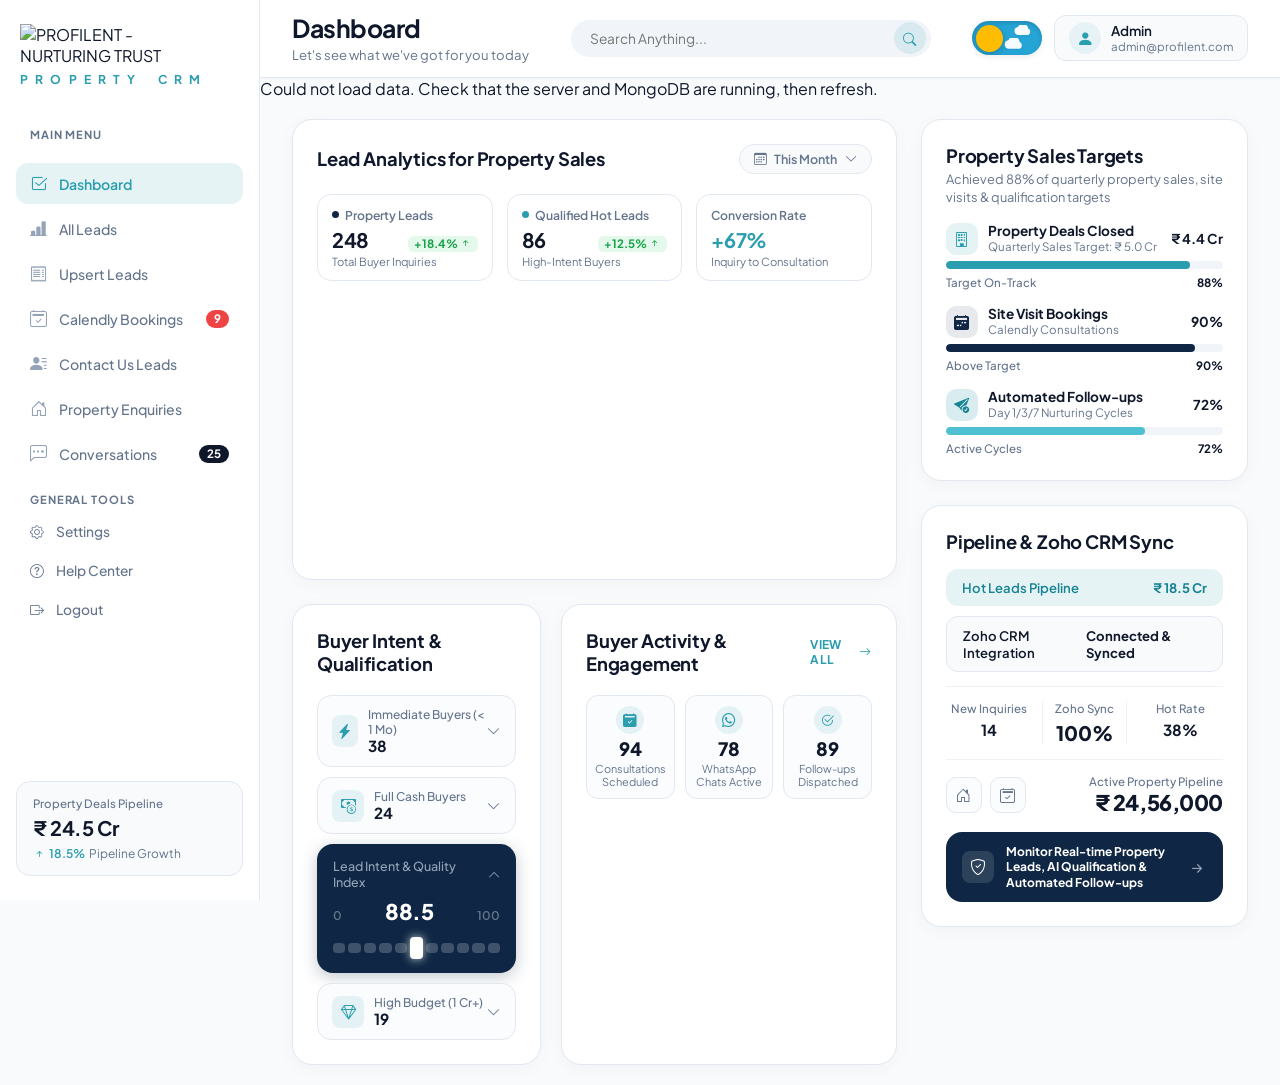
==== commit 09a8ad4c: "Add files via upload" ====
--- a/admin/admin.html
+++ b/admin/admin.html
@@ -1,3236 +1,6401 @@
-<!DOCTYPE html>
-<html lang="en">
-<head>
-<meta charset="UTF-8">
-<meta name="viewport" content="width=device-width, initial-scale=1">
-<title>Property CRM | Admin</title>
-<link href="https://cdn.jsdelivr.net/npm/bootstrap-icons@1.11.3/font/bootstrap-icons.min.css" rel="stylesheet">
-<script src="/static/theme-toggle.js?v=20261029-highres-dark-logo"></script>
-<style>
-:root {
-  --primary: #2A9DAE;
-  --primary-hover: #238594;
-  --primary-active: #1e7482;
-  --primary-shadow: rgba(42, 157, 174, 0.3);
-  --bg: #F7F9FA;
-  --card-bg: #FFFFFF;
-  --input-bg: #EEF1F0;
-  --border: #EEF1F0;
-  --text: #111827;
-  --text-muted: #64748b;
-  --label-color: #4b5563;
-  --sidebar-bg: #FFFFFF;
-}
-
-html.dark-theme,
-body.dark-theme,
-[data-theme="dark"] {
-  --bg: #090e17;
-  --card-bg: #131d2e;
-  --input-bg: #0d1524;
-  --border: #1e293b;
-  --text: #f8fafc;
-  --text-muted: #94a3b8;
-  --label-color: #cbd5e1;
-  --sidebar-bg: #0f172a;
-  color-scheme: dark;
-}
-
-/* Day/Night Toggle Switch */
-.day-night-toggle {
-  position: relative;
-  width: 70px;
-  height: 34px;
-  padding: 0;
-  border: none;
-  background: transparent;
-  cursor: pointer;
-  outline: none;
-  border-radius: 999px;
-  flex-shrink: 0;
-  user-select: none;
-  -webkit-tap-highlight-color: transparent;
-  transition: transform 0.2s cubic-bezier(0.4, 0, 0.2, 1);
-  display: inline-flex;
-  align-items: center;
-  vertical-align: middle;
-}
-.day-night-toggle:hover { transform: scale(1.05); }
-.day-night-toggle:active { transform: scale(0.96); }
-.day-night-toggle:focus-visible { box-shadow: 0 0 0 3px rgba(42, 157, 174, 0.45); }
-
-.toggle-track {
-  position: relative;
-  width: 100%;
-  height: 100%;
-  border-radius: 999px;
-  background: #25a4d6;
-  overflow: hidden;
-  box-shadow: inset 0 2px 4px rgba(0, 0, 0, 0.16), 0 2px 6px rgba(0, 0, 0, 0.08);
-  transition: background-color 0.45s cubic-bezier(0.4, 0, 0.2, 1);
-  display: block;
-}
-
-.scene-day {
-  position: absolute;
-  top: 0; right: 0; bottom: 0; left: 0;
-  pointer-events: none;
-  transition: opacity 0.35s ease, transform 0.45s cubic-bezier(0.4, 0, 0.2, 1);
-}
-.scene-day .cloud {
-  position: absolute;
-  opacity: 0.96;
-  filter: drop-shadow(0 1px 1px rgba(0, 0, 0, 0.06));
-  transition: transform 0.45s cubic-bezier(0.4, 0, 0.2, 1), opacity 0.3s ease;
-}
-.scene-day .cloud-top { width: 21px; height: 12px; top: 4px; right: 8px; }
-.scene-day .cloud-bottom { width: 23px; height: 13px; bottom: 4px; right: 16px; }
-
-.scene-night {
-  position: absolute;
-  top: 0; right: 0; bottom: 0; left: 0;
-  pointer-events: none;
-  opacity: 0;
-  transform: translateX(-10px);
-  transition: opacity 0.35s ease, transform 0.45s cubic-bezier(0.4, 0, 0.2, 1);
-}
-.scene-night .star {
-  position: absolute;
-  transition: transform 0.4s cubic-bezier(0.4, 0, 0.2, 1);
-}
-.scene-night .star-main {
-  width: 12px; height: 12px; top: 12px; left: 8px;
-  animation: starTwinkle 3s infinite ease-in-out;
-}
-.scene-night .star-top {
-  width: 7px; height: 7px; top: 6px; left: 16px;
-  animation: starTwinkle 2.5s infinite ease-in-out 0.8s;
-}
-.scene-night .star-bottom {
-  width: 8px; height: 8px; bottom: 5px; left: 22px;
-  animation: starTwinkle 2.8s infinite ease-in-out 1.4s;
-}
-
-@keyframes starTwinkle {
-  0%, 100% { opacity: 0.95; transform: scale(1); }
-  50% { opacity: 0.45; transform: scale(0.75); }
-}
-
-.celestial-orb {
-  position: absolute;
-  top: 3.5px;
-  left: 4px;
-  width: 27px;
-  height: 27px;
-  border-radius: 50%;
-  background: #ffbc00;
-  box-shadow: 0 2px 6px rgba(0, 0, 0, 0.22);
-  transition: transform 0.45s cubic-bezier(0.68, -0.2, 0.265, 1.25), background-color 0.45s ease, box-shadow 0.45s ease;
-  z-index: 2;
-}
-
-.celestial-orb .crater {
-  position: absolute;
-  border-radius: 50%;
-  background: #9ab4c4;
-  opacity: 0;
-  transform: scale(0.3);
-  transition: opacity 0.35s ease, transform 0.4s cubic-bezier(0.4, 0, 0.2, 1);
-}
-.celestial-orb .crater-large { width: 9px; height: 9px; top: 6px; left: 4px; }
-.celestial-orb .crater-medium { width: 5px; height: 5px; bottom: 5px; right: 5px; }
-.celestial-orb .crater-small { width: 3.5px; height: 3.5px; top: 8px; right: 4px; }
-
-.dark-theme .toggle-track,
-[data-theme="dark"] .toggle-track {
-  background: #212733;
-}
-.dark-theme .scene-day,
-[data-theme="dark"] .scene-day {
-  opacity: 0;
-  transform: translateX(10px) scale(0.75);
-}
-.dark-theme .scene-night,
-[data-theme="dark"] .scene-night {
-  opacity: 1;
-  transform: translateX(0);
-}
-.dark-theme .celestial-orb,
-[data-theme="dark"] .celestial-orb {
-  transform: translateX(35px);
-  background: #cddbe5;
-  box-shadow: 0 2px 8px rgba(0, 0, 0, 0.45);
-}
-.dark-theme .celestial-orb .crater,
-[data-theme="dark"] .celestial-orb .crater {
-  opacity: 1;
-  transform: scale(1);
-}
-
-.dark-theme header,
-[data-theme="dark"] header {
-  background: #0f172a !important;
-  border-bottom: 1px solid #1e293b !important;
-}
-.dark-theme .side,
-[data-theme="dark"] .side {
-  background: #0f172a !important;
-  border-right: 1px solid #1e293b !important;
-}
-.dark-theme .group,
-[data-theme="dark"] .group {
-  background: #1e293b !important;
-  color: #f8fafc !important;
-}
-.dark-theme nav a,
-[data-theme="dark"] nav a {
-  color: #94a3b8 !important;
-}
-.dark-theme nav a:hover,
-.dark-theme nav a.active,
-[data-theme="dark"] nav a:hover,
-[data-theme="dark"] nav a.active {
-  background: #1e293b !important;
-  color: #f8fafc !important;
-}
-.dark-theme .panel,
-[data-theme="dark"] .panel,
-.dark-theme .card,
-[data-theme="dark"] .card,
-.dark-theme .table-card,
-[data-theme="dark"] .table-card {
-  background: #131d2e !important;
-  border: 1px solid #1e293b !important;
-  color: #f8fafc !important;
-}
-.dark-theme .top h2,
-[data-theme="dark"] .top h2 {
-  color: #f8fafc !important;
-}
-.dark-theme .top p,
-[data-theme="dark"] .top p {
-  color: #94a3b8 !important;
-}
-.dark-theme .total,
-[data-theme="dark"] .total {
-  background: #0d1524 !important;
-  border-color: #1e293b !important;
-  color: #cbd5e1 !important;
-}
-.dark-theme .tw,
-[data-theme="dark"] .tw {
-  background: #0d1524 !important;
-  border-color: #1e293b !important;
-}
-.dark-theme table,
-[data-theme="dark"] table {
-  background: #0d1524 !important;
-  color: #f8fafc !important;
-}
-.dark-theme th,
-.dark-theme thead th,
-[data-theme="dark"] th,
-[data-theme="dark"] thead th {
-  background: #070c16 !important;
-  color: #94a3b8 !important;
-  border-bottom: 2px solid #1e293b !important;
-}
-.dark-theme tbody,
-[data-theme="dark"] tbody,
-.dark-theme tbody tr,
-[data-theme="dark"] tbody tr,
-.dark-theme td,
-[data-theme="dark"] td {
-  background: #0d1524 !important;
-  border-bottom: 1px solid #1e293b !important;
-  color: #e2e8f0 !important;
-}
-.dark-theme td.wrap,
-[data-theme="dark"] td.wrap {
-  color: #cbd5e1 !important;
-}
-.dark-theme tr:hover td,
-.dark-theme tbody tr:hover td,
-[data-theme="dark"] tr:hover td,
-[data-theme="dark"] tbody tr:hover td {
-  background: #172338 !important;
-}
-.dark-theme .c-info .c-mail,
-[data-theme="dark"] .c-info .c-mail {
-  color: #f1f5f9 !important;
-}
-.dark-theme .c-info .c-tel,
-[data-theme="dark"] .c-info .c-tel {
-  color: #94a3b8 !important;
-}
-.dark-theme a.view-all,
-[data-theme="dark"] a.view-all {
-  color: #38bdf8 !important;
-}
-.dark-theme a.view-all:hover,
-[data-theme="dark"] a.view-all:hover {
-  color: #7dd3fc !important;
-}
-.dark-theme .floating-scroll-btn,
-[data-theme="dark"] .floating-scroll-btn {
-  background: #1e293b !important;
-  color: #38bdf8 !important;
-  border-color: #38bdf8 !important;
-  box-shadow: 0 4px 16px rgba(0, 0, 0, 0.45) !important;
-}
-.dark-theme .floating-scroll-btn:hover,
-[data-theme="dark"] .floating-scroll-btn:hover {
-  background: #0284c7 !important;
-  color: #ffffff !important;
-  box-shadow: 0 6px 20px rgba(2, 132, 199, 0.4) !important;
-}
-.dark-theme .search,
-.dark-theme .search-wrap,
-.dark-theme .search-wrap input,
-[data-theme="dark"] .search,
-[data-theme="dark"] .search-wrap,
-[data-theme="dark"] .search-wrap input {
-  background: #0d1524 !important;
-  border-color: #334155 !important;
-  color: #f8fafc !important;
-}
-.dark-theme .search:focus,
-.dark-theme .search-wrap input:focus,
-[data-theme="dark"] .search:focus,
-[data-theme="dark"] .search-wrap input:focus {
-  background: #0f1c30 !important;
-  border-color: #38bdf8 !important;
-  box-shadow: 0 0 0 3px rgba(56, 189, 248, 0.2) !important;
-  color: #f8fafc !important;
-}
-.dark-theme .search::placeholder,
-.dark-theme .search-wrap input::placeholder,
-[data-theme="dark"] .search::placeholder,
-[data-theme="dark"] .search-wrap input::placeholder {
-  color: #64748b !important;
-}
-.dark-theme .brand-logo,
-[data-theme="dark"] .brand-logo {
-  content: url("/image/profilent-logo-dark.png?v=20261029-dark-logo2");
-  filter: none !important;
-}
-.dark-theme .logout,
-[data-theme="dark"] .logout {
-  background: #1e293b !important;
-  border-color: #334155 !important;
-  color: #f87171 !important;
-}
-.dark-theme .logout:hover,
-[data-theme="dark"] .logout:hover {
-  background: #ef4444 !important;
-  color: #ffffff !important;
-}
-.dark-theme .delbtn-top,
-[data-theme="dark"] .delbtn-top {
-  color: #94a3b8 !important;
-}
-.dark-theme .delbtn-top:hover,
-[data-theme="dark"] .delbtn-top:hover {
-  color: #38bdf8 !important;
-}
-.dark-theme .iconbtn,
-[data-theme="dark"] .iconbtn {
-  background: #1e293b !important;
-  border-color: #334155 !important;
-  color: #cbd5e1 !important;
-}
-.dark-theme .iconbtn:hover,
-[data-theme="dark"] .iconbtn:hover {
-  background: #2A9DAE !important;
-  border-color: #2A9DAE !important;
-  color: #ffffff !important;
-}
-.dark-theme .iconbtn.danger:hover,
-[data-theme="dark"] .iconbtn.danger:hover {
-  background: #ef4444 !important;
-  border-color: #ef4444 !important;
-  color: #ffffff !important;
-}
-.dark-theme .donut,
-.dark-theme .box,
-[data-theme="dark"] .donut,
-[data-theme="dark"] .box {
-  background: #0d1524 !important;
-  border-color: #1e293b !important;
-}
-.dark-theme .box h3,
-[data-theme="dark"] .box h3 {
-  background: #0d1524 !important;
-  border-bottom-color: #1e293b !important;
-  color: #f8fafc !important;
-}
-.dark-theme .item,
-[data-theme="dark"] .item {
-  background: #0d1524 !important;
-  border-bottom-color: #1e293b !important;
-  color: #cbd5e1 !important;
-}
-.dark-theme .item:hover,
-[data-theme="dark"] .item:hover {
-  background: #172338 !important;
-}
-.dark-theme .item b,
-[data-theme="dark"] .item b {
-  color: #f8fafc !important;
-}
-.dark-theme .item .muted,
-[data-theme="dark"] .item .muted {
-  color: #94a3b8 !important;
-}
-.dark-theme .card b,
-[data-theme="dark"] .card b {
-  color: #f8fafc !important;
-}
-.dark-theme .card p,
-[data-theme="dark"] .card p {
-  color: #94a3b8 !important;
-}
-.dark-theme .badge-hot,
-[data-theme="dark"] .badge-hot {
-  background: rgba(239, 68, 68, 0.16) !important;
-  color: #f87171 !important;
-  border-color: rgba(239, 68, 68, 0.35) !important;
-}
-.dark-theme .badge-warm,
-[data-theme="dark"] .badge-warm {
-  background: rgba(245, 158, 11, 0.16) !important;
-  color: #fbbf24 !important;
-  border-color: rgba(245, 158, 11, 0.35) !important;
-}
-.dark-theme .badge-cold,
-[data-theme="dark"] .badge-cold {
-  background: rgba(148, 163, 184, 0.14) !important;
-  color: #cbd5e1 !important;
-  border-color: rgba(148, 163, 184, 0.28) !important;
-}
-.dark-theme .badge-zoho,
-[data-theme="dark"] .badge-zoho {
-  background: rgba(59, 130, 246, 0.16) !important;
-  color: #60a5fa !important;
-  border-color: rgba(59, 130, 246, 0.35) !important;
-}
-.dark-theme .badge-sync-pending,
-[data-theme="dark"] .badge-sync-pending {
-  background: rgba(234, 179, 8, 0.16) !important;
-  color: #fde047 !important;
-  border-color: rgba(234, 179, 8, 0.35) !important;
-}
-.dark-theme .badge-pending,
-[data-theme="dark"] .badge-pending {
-  background: #1e293b !important;
-  color: #94a3b8 !important;
-}
-.dark-theme .badge-src,
-[data-theme="dark"] .badge-src {
-  background: #1e293b !important;
-  color: #cbd5e1 !important;
-  border-color: #334155 !important;
-}
-.dark-theme .badge-src.enquiry,
-[data-theme="dark"] .badge-src.enquiry {
-  background: rgba(245, 158, 11, 0.16) !important;
-  color: #fbbf24 !important;
-  border-color: rgba(245, 158, 11, 0.35) !important;
-}
-.dark-theme .badge-src.whatsapp,
-[data-theme="dark"] .badge-src.whatsapp {
-  background: rgba(16, 185, 129, 0.16) !important;
-  color: #34d399 !important;
-  border-color: rgba(16, 185, 129, 0.35) !important;
-}
-.dark-theme .badge-count,
-[data-theme="dark"] .badge-count {
-  background: #1e293b !important;
-  color: #94a3b8 !important;
-  border-color: #334155 !important;
-}
-.dark-theme .badge-count.multi,
-[data-theme="dark"] .badge-count.multi {
-  background: rgba(239, 68, 68, 0.16) !important;
-  color: #f87171 !important;
-  border-color: rgba(239, 68, 68, 0.35) !important;
-}
-.dark-theme .badge-status-complete,
-[data-theme="dark"] .badge-status-complete {
-  background: rgba(16, 185, 129, 0.16) !important;
-  color: #34d399 !important;
-  border-color: rgba(16, 185, 129, 0.35) !important;
-}
-.dark-theme .badge-status-progress,
-[data-theme="dark"] .badge-status-progress {
-  background: rgba(234, 179, 8, 0.16) !important;
-  color: #fde047 !important;
-  border-color: rgba(234, 179, 8, 0.35) !important;
-}
-.dark-theme .badge-status-awaiting,
-[data-theme="dark"] .badge-status-awaiting {
-  background: rgba(59, 130, 246, 0.16) !important;
-  color: #60a5fa !important;
-  border-color: rgba(59, 130, 246, 0.35) !important;
-}
-.dark-theme .modal,
-[data-theme="dark"] .modal,
-.dark-theme .confirm-card,
-[data-theme="dark"] .confirm-card,
-.dark-theme .lead-detail-modal-card,
-[data-theme="dark"] .lead-detail-modal-card {
-  background: #131d2e !important;
-  border: 1px solid #1e293b !important;
-  color: #f8fafc !important;
-}
-.dark-theme .mfield label,
-[data-theme="dark"] .mfield label {
-  color: #cbd5e1 !important;
-}
-.dark-theme .mfield input,
-.dark-theme .mfield select,
-.dark-theme .mfield textarea,
-[data-theme="dark"] .mfield input,
-[data-theme="dark"] .mfield select,
-[data-theme="dark"] .mfield textarea {
-  background: #0d1524 !important;
-  border-color: #334155 !important;
-  color: #f8fafc !important;
-}
-.dark-theme .mfield input:focus,
-.dark-theme .mfield select:focus,
-.dark-theme .mfield textarea:focus,
-[data-theme="dark"] .mfield input:focus,
-[data-theme="dark"] .mfield select:focus,
-[data-theme="dark"] .mfield textarea:focus {
-  background: #0f1c30 !important;
-  border-color: #38bdf8 !important;
-  box-shadow: 0 0 0 3px rgba(56, 189, 248, 0.2) !important;
-}
-.dark-theme .btn-ghost,
-[data-theme="dark"] .btn-ghost {
-  background: #1e293b !important;
-  border-color: #334155 !important;
-  color: #cbd5e1 !important;
-}
-.dark-theme .btn-ghost:hover,
-[data-theme="dark"] .btn-ghost:hover {
-  background: #334155 !important;
-  color: #f8fafc !important;
-}
-.dark-theme .popup,
-[data-theme="dark"] .popup {
-  background: #131d2e !important;
-  border-color: #2A9DAE !important;
-}
-.dark-theme .popup-bottom,
-[data-theme="dark"] .popup-bottom {
-  background: #131d2e !important;
-  color: #cbd5e1 !important;
-}
-.dark-theme .none,
-[data-theme="dark"] .none {
-  color: #94a3b8 !important;
-}
-.dark-theme .chat-bubble-assistant,
-[data-theme="dark"] .chat-bubble-assistant {
-  background: #1e293b !important;
-  color: #f8fafc !important;
-  border-color: #334155 !important;
-}
-.dark-theme .chat-bubble-user,
-[data-theme="dark"] .chat-bubble-user {
-  background: #064e3b !important;
-  color: #ecfdf5 !important;
-}
-.dark-theme .view-chat-btn,
-[data-theme="dark"] .view-chat-btn {
-  background: #064e3b !important;
-  border-color: #059669 !important;
-  color: #6ee7b7 !important;
-}
-.dark-theme .chat-time,
-[data-theme="dark"] .chat-time {
-  color: #94a3b8 !important;
-}
-
-
-* {
-  box-sizing: border-box;
-  margin: 0;
-  padding: 0;
-  font-family: -apple-system, BlinkMacSystemFont, "Segoe UI", Roboto, system-ui, Helvetica, Arial, sans-serif, "Apple Color Emoji", "Segoe UI Emoji", "Segoe UI Symbol";
-}
-
-body {
-  background: var(--bg);
-  color: var(--text);
-  display: flex;
-  min-height: 100vh;
-  -webkit-font-smoothing: antialiased;
-  -moz-osx-font-smoothing: grayscale;
-}
-
-[hidden] {
-  display: none !important;
-}
-
-/* Sidebar */
-.side {
-  width: 260px;
-  flex-shrink: 0;
-  background: var(--sidebar-bg);
-  border-right: 1px solid var(--border);
-  padding: 24px 16px;
-  position: sticky;
-  top: 0;
-  height: 100vh;
-  display: flex;
-  flex-direction: column;
-  z-index: 50;
-  transition: transform 0.25s ease;
-}
-
-.brand-wrap {
-  margin: 0 4px 24px;
-}
-
-.brand-link {
-  display: inline-flex;
-  flex-direction: column;
-  gap: 7px;
-  text-decoration: none;
-  color: inherit;
-  width: 180px;
-  max-width: 100%;
-}
-
-.brand-logo {
-  width: 180px;
-  height: auto;
-  max-width: 100%;
-  object-fit: contain;
-  display: block;
-}
-
-.brand-crm-text {
-  width: 100%;
-  display: flex;
-  justify-content: space-between;
-  align-items: center;
-  font-size: 0.76rem;
-  font-weight: 700;
-  text-transform: uppercase;
-  color: var(--primary);
-  line-height: 1;
-  user-select: none;
-}
-
-.brand-crm-text span {
-  display: inline-block;
-  line-height: 1;
-}
-
-.brand-crm-text .crm-spacer {
-  width: 8px;
-}
-
-.brand-link:hover .brand-crm-text {
-  color: var(--primary-hover);
-}
-
-.group {
-  display: flex;
-  align-items: center;
-  gap: 10px;
-  background: var(--input-bg);
-  color: var(--text);
-  padding: 11px 14px;
-  border-radius: 8px;
-  font-weight: 600;
-  font-size: 0.88rem;
-  letter-spacing: 0.01em;
-}
-
-.group i {
-  color: var(--primary);
-  font-size: 1rem;
-}
-
-nav {
-  margin-top: 14px;
-  display: flex;
-  flex-direction: column;
-  gap: 4px;
-}
-
-nav a {
-  display: flex;
-  gap: 12px;
-  align-items: center;
-  padding: 11px 14px;
-  color: var(--text-muted);
-  text-decoration: none;
-  font-size: 0.88rem;
-  font-weight: 500;
-  border-radius: 8px;
-  transition: all 0.15s cubic-bezier(0.4, 0, 0.2, 1);
-}
-
-nav a i {
-  font-size: 1rem;
-  color: #94a3b8;
-  transition: color 0.15s ease;
-}
-
-nav a:hover {
-  background: #f1f5f9;
-  color: var(--text);
-}
-
-nav a:hover i {
-  color: var(--text);
-}
-
-nav a.on {
-  background: var(--primary);
-  color: #ffffff;
-  font-weight: 600;
-  box-shadow: 0 4px 12px var(--primary-shadow);
-}
-
-nav a.on i {
-  color: #ffffff;
-}
-
-/* Main Content */
-main {
-  flex: 1;
-  min-width: 0;
-  display: flex;
-  flex-direction: column;
-}
-
-/* Top Navbar Header */
-header {
-  display: flex;
-  align-items: center;
-  gap: 14px;
-  min-height: 68px;
-  padding: 14px clamp(16px, 2.5vw, 32px);
-  background: #ffffff;
-  border-bottom: 1px solid var(--border);
-  position: sticky;
-  top: 0;
-  z-index: 40;
-}
-
-header .mobile-toggle {
-  display: none;
-  background: var(--input-bg);
-  border: none;
-  width: 38px;
-  height: 38px;
-  border-radius: 8px;
-  font-size: 1.2rem;
-  color: var(--text);
-  cursor: pointer;
-  align-items: center;
-  justify-content: center;
-}
-
-header h1 {
-  font-size: 1.25rem;
-  font-weight: 700;
-  margin: 0;
-  color: var(--text);
-  letter-spacing: -0.015em;
-}
-
-.admin {
-  display: flex;
-  align-items: center;
-  gap: 12px;
-  margin-left: auto;
-}
-
-.admin b {
-  font-size: 0.88rem;
-  color: var(--text);
-  display: block;
-}
-
-.admin small {
-  display: block;
-  font-size: 0.72rem;
-  color: var(--text-muted);
-}
-
-.avatar {
-  width: 36px;
-  height: 36px;
-  border-radius: 8px;
-  background: var(--input-bg);
-  display: grid;
-  place-items: center;
-  color: var(--primary);
-  font-size: 1.2rem;
-}
-
-.logout {
-  border: 1px solid var(--border);
-  background: var(--input-bg);
-  border-radius: 8px;
-  padding: 7px 14px;
-  font-size: 0.82rem;
-  font-weight: 600;
-  color: #4b5563;
-  cursor: pointer;
-  display: flex;
-  align-items: center;
-  gap: 6px;
-  transition: all 0.2s ease;
-}
-
-.logout:hover {
-  background: #fef2f2;
-  color: #dc2626;
-  border-color: #fecaca;
-}
-
-.badge-hot {
-  display: inline-flex;
-  align-items: center;
-  gap: 4px;
-  background: #fef2f2;
-  color: #b91c1c;
-  border: 1px solid #fecaca;
-  padding: 2px 8px;
-  border-radius: 9999px;
-  font-size: 0.72rem;
-  font-weight: 700;
-  letter-spacing: 0.02em;
-  white-space: nowrap;
-}
-
-.badge-warm {
-  display: inline-flex;
-  align-items: center;
-  gap: 4px;
-  background: #fffbeb;
-  color: #b45309;
-  border: 1px solid #fde68a;
-  padding: 2px 8px;
-  border-radius: 9999px;
-  font-size: 0.72rem;
-  font-weight: 600;
-  white-space: nowrap;
-}
-
-.badge-cold {
-  display: inline-flex;
-  align-items: center;
-  gap: 4px;
-  background: #f1f5f9;
-  color: #64748b;
-  border: 1px solid #e2e8f0;
-  padding: 2px 8px;
-  border-radius: 9999px;
-  font-size: 0.72rem;
-  font-weight: 500;
-  white-space: nowrap;
-}
-
-.badge-zoho {
-  display: inline-flex;
-  align-items: center;
-  gap: 4px;
-  background: #eff6ff;
-  color: #1d4ed8;
-  border: 1px solid #bfdbfe;
-  padding: 2px 8px;
-  border-radius: 9999px;
-  font-size: 0.72rem;
-  font-weight: 600;
-  white-space: nowrap;
-}
-
-.badge-sync-pending {
-  display: inline-flex;
-  align-items: center;
-  gap: 4px;
-  background: #fefce8;
-  color: #a16207;
-  border: 1px solid #fef08a;
-  padding: 2px 8px;
-  border-radius: 9999px;
-  font-size: 0.72rem;
-  font-weight: 600;
-  white-space: nowrap;
-}
-
-/* Upsert Sources and Submission Count Badges */
-.badge-sources {
-  display: flex;
-  flex-wrap: wrap;
-  gap: 5px;
-  align-items: center;
-}
-
-.badge-src {
-  display: inline-flex;
-  align-items: center;
-  gap: 4px;
-  font-size: 0.72rem;
-  font-weight: 700;
-  padding: 2px 8px;
-  border-radius: 6px;
-  background: #e0f2fe;
-  color: #0369a1;
-  border: 1px solid #bae6fd;
-  white-space: nowrap;
-}
-
-.badge-src.enquiry {
-  background: #fef3c7;
-  color: #b45309;
-  border-color: #fde68a;
-}
-
-.badge-src.whatsapp {
-  background: #ecfdf5;
-  color: #059669;
-  border-color: #a7f3d0;
-}
-
-.badge-status-complete {
-  display: inline-flex;
-  align-items: center;
-  gap: 5px;
-  font-size: 0.74rem;
-  font-weight: 700;
-  padding: 3px 10px;
-  border-radius: 999px;
-  background: #ecfdf5;
-  color: #059669;
-  border: 1px solid #a7f3d0;
-  white-space: nowrap;
-}
-
-.badge-status-progress {
-  display: inline-flex;
-  align-items: center;
-  gap: 5px;
-  font-size: 0.74rem;
-  font-weight: 700;
-  padding: 3px 10px;
-  border-radius: 999px;
-  background: #eff6ff;
-  color: #2563eb;
-  border: 1px solid #bfdbfe;
-  white-space: nowrap;
-}
-
-.badge-status-awaiting {
-  display: inline-flex;
-  align-items: center;
-  gap: 5px;
-  font-size: 0.74rem;
-  font-weight: 700;
-  padding: 3px 10px;
-  border-radius: 999px;
-  background: #fefce8;
-  color: #ca8a04;
-  border: 1px solid #fef08a;
-  white-space: nowrap;
-}
-
-.view-chat-btn {
-  display: inline-flex;
-  align-items: center;
-  gap: 5px;
-  padding: 4px 10px;
-  font-size: 0.78rem;
-  font-weight: 600;
-  border-radius: 6px;
-  border: 1.5px solid #25d366;
-  background: #f0fdf4;
-  color: #15803d;
-  cursor: pointer;
-  transition: all 0.15s ease;
-}
-
-.view-chat-btn:hover {
-  background: #25d366;
-  color: #ffffff;
-  box-shadow: 0 2px 8px rgba(37, 211, 102, 0.35);
-}
-
-.chat-bubble-user {
-  align-self: flex-end;
-  background: #dcf8c6;
-  color: #111827;
-  padding: 9px 14px;
-  border-radius: 12px 12px 2px 12px;
-  max-width: 82%;
-  font-size: 0.88rem;
-  line-height: 1.4;
-  box-shadow: 0 1px 3px rgba(0,0,0,0.08);
-  word-break: break-word;
-}
-
-.chat-bubble-assistant {
-  align-self: flex-start;
-  background: #ffffff;
-  color: #111827;
-  padding: 9px 14px;
-  border-radius: 12px 12px 12px 2px;
-  max-width: 82%;
-  font-size: 0.88rem;
-  line-height: 1.4;
-  border: 1px solid var(--border);
-  box-shadow: 0 1px 3px rgba(0,0,0,0.05);
-  word-break: break-word;
-}
-
-.chat-bubble-role {
-  font-size: 0.7rem;
-  font-weight: 700;
-  text-transform: uppercase;
-  margin-bottom: 3px;
-  display: flex;
-  align-items: center;
-  gap: 4px;
-}
-.chat-bubble-user .chat-bubble-role { color: #15803d; }
-.chat-bubble-assistant .chat-bubble-role { color: var(--primary); }
-
-.chat-time {
-  font-size: 0.68rem;
-  color: #6b7280;
-  margin-top: 4px;
-  display: block;
-  text-align: right;
-}
-
-.badge-count {
-  display: inline-flex;
-  align-items: center;
-  gap: 3px;
-  font-size: 0.7rem;
-  font-weight: 700;
-  padding: 2px 7px;
-  border-radius: 999px;
-  background: #f1f5f9;
-  color: #475569;
-  border: 1px solid #cbd5e1;
-  white-space: nowrap;
-}
-
-.badge-count.multi {
-  background: #fee2e2;
-  color: #b91c1c;
-  border-color: #fca5a5;
-  font-weight: 800;
-}
-
-@keyframes spin { 100% { transform: rotate(360deg); } }
-.spin { display: inline-block; animation: spin 1s linear infinite; }
-
-/* Panel Containers */
-.panel {
-  background: var(--card-bg);
-  border: 1px solid var(--border);
-  border-radius: 16px;
-  margin: 20px clamp(16px, 2.5vw, 32px);
-  padding: 24px clamp(16px, 2.5vw, 28px);
-  box-shadow: 0 4px 20px -2px rgba(15, 23, 42, 0.04);
-}
-
-.top {
-  display: flex;
-  justify-content: space-between;
-  align-items: flex-start;
-  margin-bottom: 6px;
-}
-
-.top h2 {
-  font-size: 1.15rem;
-  font-weight: 700;
-  margin: 0 0 2px 0;
-  color: var(--text);
-  letter-spacing: -0.01em;
-}
-
-.top p {
-  margin: 0;
-  font-size: 0.82rem;
-  color: var(--text-muted);
-}
-
-.total {
-  border: 1px solid var(--border);
-  background: var(--input-bg);
-  border-radius: 8px;
-  padding: 6px 14px;
-  font-size: 0.85rem;
-  font-weight: 600;
-  color: #374151;
-}
-
-/* KPI Summary Cards */
-.cards {
-  display: grid;
-  grid-template-columns: repeat(auto-fit, minmax(160px, 1fr));
-  gap: 16px;
-  margin: 18px 0 28px;
-}
-
-.card {
-  border-radius: 12px;
-  padding: 16px 18px;
-  background: var(--bg);
-  border: 1px solid var(--border);
-  min-height: 104px;
-  transition: transform 0.15s ease, box-shadow 0.15s ease;
-}
-
-.card:hover {
-  transform: translateY(-2px);
-  box-shadow: 0 6px 16px rgba(15, 23, 42, 0.06);
-}
-
-.card .r {
-  display: flex;
-  justify-content: space-between;
-  align-items: center;
-}
-
-.card .ic {
-  width: 36px;
-  height: 36px;
-  border-radius: 10px;
-  display: grid;
-  place-items: center;
-  color: #fff;
-  background: var(--ic);
-  font-size: 1.05rem;
-}
-
-.card b {
-  font-size: 1.45rem;
-  font-weight: 700;
-  color: var(--text);
-  line-height: 1;
-}
-
-.card p {
-  margin: 12px 0 0;
-  font-size: 0.82rem;
-  font-weight: 600;
-  color: #4b5563;
-  line-height: 1.25;
-}
-
-/* Dashboard Grid: Chart + Latest */
-.grid2 {
-  display: grid;
-  grid-template-columns: 1.25fr 1fr 1fr;
-  gap: 20px;
-}
-
-.donut {
-  position: relative;
-  background: var(--bg);
-  border: 1px solid var(--border);
-  border-radius: 12px;
-  padding: 16px 18px;
-  height: 360px;
-}
-
-.donut h3 {
-  font-size: 0.88rem;
-  font-weight: 700;
-  margin: 0 0 10px;
-  color: var(--text);
-  text-align: center;
-}
-
-.donut .cv {
-  position: relative;
-  height: 290px;
-}
-
-.box {
-  background: var(--bg);
-  border: 1px solid var(--border);
-  border-radius: 12px;
-  overflow: hidden;
-  height: 360px;
-  display: flex;
-  flex-direction: column;
-}
-
-.box h3 {
-  background: #ffffff;
-  border-bottom: 1px solid var(--border);
-  padding: 14px 18px;
-  font-size: 0.88rem;
-  font-weight: 700;
-  margin: 0;
-  color: var(--text);
-  display: flex;
-  align-items: center;
-  justify-content: space-between;
-}
-
-.view-all {
-  color: var(--primary);
-  text-decoration: none;
-  font-size: 0.78rem;
-  font-weight: 600;
-  white-space: nowrap;
-}
-
-.view-all:hover {
-  text-decoration: underline;
-}
-
-.item {
-  padding: 12px 18px;
-  border-bottom: 1px solid var(--border);
-  font-size: 0.84rem;
-  display: grid;
-  gap: 2px;
-  background: #ffffff;
-  transition: background 0.15s ease;
-}
-
-.item:hover {
-  background: #f8fafc;
-}
-
-.item b {
-  color: var(--text);
-  font-weight: 600;
-}
-
-.item small {
-  color: var(--text-muted);
-  font-size: 0.75rem;
-}
-
-.item span {
-  color: #4b5563;
-  overflow: hidden;
-  text-overflow: ellipsis;
-  white-space: nowrap;
-  font-size: 0.8rem;
-}
-
-.none {
-  color: var(--text-muted);
-  font-size: 0.85rem;
-  font-weight: 500;
-  padding: 24px 18px;
-  margin: 0;
-  text-align: center;
-}
-
-/* Header Action Bars in Tables */
-.bar {
-  display: flex;
-  justify-content: space-between;
-  align-items: center;
-  margin-bottom: 18px;
-  gap: 14px;
-  flex-wrap: wrap;
-}
-
-.bar h2 {
-  font-size: 1.15rem;
-  font-weight: 700;
-  margin: 0 0 2px 0;
-  color: var(--text);
-  letter-spacing: -0.01em;
-}
-
-.bar p {
-  margin: 0;
-  font-size: 0.82rem;
-  color: var(--text-muted);
-}
-
-.bar .right {
-  display: flex;
-  gap: 10px;
-  align-items: center;
-  flex-wrap: wrap;
-}
-
-/* Inputs (#EEF1F0) */
-.search {
-  border: 1.5px solid var(--input-bg);
-  background: var(--input-bg) !important;
-  border-radius: 8px;
-  padding: 0 14px;
-  height: 42px;
-  font-size: 0.88rem;
-  font-weight: 500;
-  color: var(--text);
-  min-width: 240px;
-  outline: none;
-  transition: all 0.2s cubic-bezier(0.4, 0, 0.2, 1);
-}
-
-.search::placeholder {
-  color: #899694;
-}
-
-.search:focus {
-  background: #ffffff !important;
-  border-color: var(--primary) !important;
-  box-shadow: 0 0 0 3px rgba(42, 157, 174, 0.18) !important;
-}
-
-/* Add Lead Button */
-.addbtn {
-  background: var(--primary);
-  color: #ffffff;
-  border: none;
-  border-radius: 8px;
-  padding: 0 18px;
-  height: 42px;
-  font-size: 0.88rem;
-  font-weight: 600;
-  letter-spacing: 0.01em;
-  cursor: pointer;
-  display: inline-flex;
-  align-items: center;
-  gap: 8px;
-  box-shadow: 0 2px 8px var(--primary-shadow);
-  transition: all 0.2s cubic-bezier(0.4, 0, 0.2, 1);
-}
-
-.addbtn:hover {
-  background: var(--primary-hover);
-  transform: translateY(-1px);
-  box-shadow: 0 4px 12px var(--primary-shadow);
-}
-
-.addbtn:active {
-  transform: translateY(0);
-  background: var(--primary-active);
-}
-
-@keyframes spin {
-  100% {
-    transform: rotate(360deg);
-  }
-}
-
-/* Delete Selected Lead Button (Icon only, no outline) */
-.delbtn-top {
-  background: transparent;
-  color: #dc2626;
-  border: none;
-  border-radius: 8px;
-  width: 42px;
-  height: 42px;
-  padding: 0;
-  font-size: 1.2rem;
-  cursor: pointer;
-  display: inline-flex;
-  align-items: center;
-  justify-content: center;
-  box-shadow: none;
-  outline: none;
-  transition: all 0.2s cubic-bezier(0.4, 0, 0.2, 1);
-  flex-shrink: 0;
-}
-
-.delbtn-top:hover:not(:disabled) {
-  background: #fee2e2;
-  color: #b91c1c;
-  transform: scale(1.08);
-}
-
-.delbtn-top:active:not(:disabled) {
-  transform: scale(0.95);
-  background: #fecaca;
-}
-
-.delbtn-top:disabled {
-  opacity: 0.32;
-  cursor: not-allowed;
-  color: #9ca3af;
-  background: transparent;
-}
-
-.delbtn-top.active {
-  background: #fee2e2;
-  color: #b91c1c;
-}
-
-.col-cb {
-  width: 44px;
-  text-align: center !important;
-  padding: 10px 8px !important;
-}
-
-.cb-lead {
-  width: 17px;
-  height: 17px;
-  cursor: pointer;
-  accent-color: #2A9DAE;
-  vertical-align: middle;
-}
-
-/* Data Tables with Scroll Navigation */
-.tw-container {
-  position: relative;
-  width: 100%;
-}
-
-.tw {
-  overflow-x: auto;
-  border: 1px solid var(--border);
-  border-radius: 12px;
-  background: var(--card-bg);
-  scroll-behavior: smooth;
-  -webkit-overflow-scrolling: touch;
-}
-
-/* Floating overlay scroll buttons on the table edges */
-.floating-scroll-btn {
-  position: absolute;
-  top: 50%;
-  transform: translateY(-50%);
-  width: 44px;
-  height: 44px;
-  border-radius: 50%;
-  background: var(--card-bg);
-  color: var(--primary);
-  border: 2px solid var(--primary);
-  box-shadow: 0 4px 16px rgba(15, 23, 42, 0.16);
-  font-size: 1.25rem;
-  font-weight: 700;
-  display: grid;
-  place-items: center;
-  cursor: pointer;
-  z-index: 20;
-  transition: all 0.2s cubic-bezier(0.4, 0, 0.2, 1);
-  opacity: 0.95;
-}
-
-.floating-scroll-btn:hover {
-  opacity: 1;
-  background: var(--primary);
-  color: #ffffff;
-  transform: translateY(-50%) scale(1.1);
-  box-shadow: 0 6px 20px var(--primary-shadow);
-}
-
-.floating-scroll-btn.scroll-right {
-  right: -14px;
-}
-
-.floating-scroll-btn.scroll-left {
-  left: -14px;
-}
-
-.floating-scroll-btn[hidden] {
-  display: none !important;
-}
-
-table {
-  width: 100%;
-  border-collapse: collapse;
-  font-size: 0.86rem;
-}
-
-th {
-  background: var(--input-bg);
-  text-align: left;
-  padding: 12px 14px;
-  font-size: 0.72rem;
-  font-weight: 700;
-  text-transform: uppercase;
-  letter-spacing: 0.05em;
-  color: #4b5563;
-  white-space: nowrap;
-  border-bottom: 1px solid var(--border);
-}
-
-td {
-  padding: 12px 14px;
-  border-bottom: 1px solid var(--border);
-  color: var(--text);
-  white-space: nowrap;
-}
-
-td.wrap {
-  white-space: normal;
-  min-width: 140px;
-  max-width: 260px;
-  line-height: 1.4;
-  color: #4b5563;
-}
-
-/* Contact info merged column */
-.c-info {
-  display: flex;
-  flex-direction: column;
-  gap: 3px;
-  line-height: 1.25;
-}
-
-.c-info .c-mail {
-  font-size: 0.82rem;
-  color: var(--ink);
-  font-weight: 500;
-  display: flex;
-  align-items: center;
-  gap: 5px;
-  word-break: break-all;
-}
-
-.c-info .c-mail i {
-  color: var(--primary);
-  font-size: 0.78rem;
-  flex-shrink: 0;
-}
-
-.c-info .c-tel {
-  font-size: 0.8rem;
-  color: #64748b;
-  display: flex;
-  align-items: center;
-  gap: 5px;
-  white-space: nowrap;
-}
-
-.c-info .c-tel i {
-  color: #10b981;
-  font-size: 0.76rem;
-  flex-shrink: 0;
-}
-
-tr:last-child td {
-  border-bottom: none;
-}
-
-tr:hover td {
-  background: #f8fafc;
-}
-
-/* Action Icons */
-.actions {
-  display: flex;
-  gap: 6px;
-}
-
-.iconbtn {
-  width: 32px;
-  height: 32px;
-  border-radius: 6px;
-  border: 1px solid var(--border);
-  background: var(--input-bg);
-  color: #4b5563;
-  display: grid;
-  place-items: center;
-  cursor: pointer;
-  transition: all 0.15s ease;
-  font-size: 0.95rem;
-}
-
-.iconbtn:hover {
-  background: #e6f6f8;
-  color: var(--primary);
-  border-color: var(--primary);
-}
-
-.iconbtn.danger:hover {
-  background: #fee2e2;
-  color: #dc2626;
-  border-color: #fca5a5;
-}
-
-
-/* Modal */
-.modal-overlay {
-  position: fixed;
-  inset: 0;
-  background: rgba(15, 23, 42, 0.45);
-  backdrop-filter: blur(2px);
-  display: flex;
-  align-items: center;
-  justify-content: center;
-  padding: 20px;
-  z-index: 200;
-  animation: fadeIn 0.18s ease;
-}
-
-.modal {
-  background: #ffffff;
-  border-radius: 16px;
-  border: 1px solid var(--border);
-  max-width: 620px;
-  width: 100%;
-  max-height: 88vh;
-  overflow-y: auto;
-  box-shadow: 0 20px 60px rgba(15, 23, 42, 0.15);
-}
-
-.modal-head {
-  display: flex;
-  justify-content: space-between;
-  align-items: center;
-  padding: 18px 24px;
-  border-bottom: 1px solid var(--border);
-}
-
-.modal-head h3 {
-  margin: 0;
-  font-size: 1.15rem;
-  font-weight: 700;
-  color: var(--text);
-}
-
-.modal-x {
-  border: 0;
-  background: none;
-  font-size: 1.4rem;
-  line-height: 1;
-  cursor: pointer;
-  color: #94a3b8;
-  padding: 4px;
-  border-radius: 6px;
-}
-
-.modal-x:hover {
-  color: var(--text);
-  background: #f1f5f9;
-}
-
-.modal-body {
-  padding: 24px 26px;
-  display: grid;
-  grid-template-columns: 1fr 1fr;
-  gap: 20px 16px;
-}
-
-.modal-body .full {
-  grid-column: 1 / -1;
-}
-
-.mfield label {
-  display: block;
-  font-size: 0.74rem;
-  font-weight: 700;
-  text-transform: uppercase;
-  letter-spacing: 0.04em;
-  color: var(--label-color);
-  margin-bottom: 7px;
-}
-
-.mfield input,
-.mfield select,
-.mfield textarea {
-  width: 100%;
-  border: 1.5px solid var(--input-bg);
-  background: var(--input-bg) !important;
-  border-radius: 8px;
-  padding: 10px 14px;
-  font-size: 0.88rem;
-  font-weight: 500;
-  color: var(--text);
-  outline: none;
-  transition: all 0.2s ease;
-}
-
-.mfield input:focus,
-.mfield select:focus,
-.mfield textarea:focus {
-  background: #ffffff !important;
-  border-color: var(--primary) !important;
-  box-shadow: 0 0 0 3px rgba(42, 157, 174, 0.18) !important;
-}
-
-.mfield textarea {
-  resize: vertical;
-  min-height: 75px;
-}
-
-.modal-foot {
-  display: flex;
-  justify-content: flex-end;
-  gap: 10px;
-  padding: 18px 24px;
-  border-top: 1px solid var(--border);
-  background: #fafafa;
-  border-radius: 0 0 16px 16px;
-}
-
-.btn {
-  border: 0;
-  border-radius: 8px;
-  padding: 9px 20px;
-  font-size: 0.88rem;
-  font-weight: 600;
-  cursor: pointer;
-  transition: all 0.2s ease;
-}
-
-.btn-ghost {
-  background: #ffffff;
-  border: 1px solid var(--border);
-  color: #4b5563;
-}
-
-.btn-ghost:hover {
-  background: #f1f5f9;
-  color: var(--text);
-}
-
-.btn-save {
-  background: var(--primary);
-  color: #ffffff;
-  box-shadow: 0 2px 8px var(--primary-shadow);
-}
-
-.btn-save:hover {
-  background: var(--primary-hover);
-}
-
-.btn-save:disabled {
-  opacity: 0.6;
-  cursor: not-allowed;
-}
-
-/* Delete Confirm Dialog */
-.confirm-overlay {
-  position: fixed;
-  inset: 0;
-  z-index: 300;
-  background: rgba(15, 23, 42, 0.45);
-  backdrop-filter: blur(2px);
-  display: grid;
-  place-items: center;
-  padding: 18px;
-  animation: fadeIn 0.18s ease;
-}
-
-.confirm-card {
-  width: min(100%, 380px);
-  overflow: hidden;
-  border: 1px solid var(--border);
-  border-radius: 16px;
-  background: #ffffff;
-  text-align: center;
-  box-shadow: 0 20px 55px rgba(15, 23, 42, 0.16);
-}
-
-.confirm-art {
-  height: 140px;
-  position: relative;
-  overflow: hidden;
-  display: grid;
-  place-items: center;
-  background: #e6f6f8;
-}
-
-.confirm-mail {
-  position: relative;
-  width: 90px;
-  height: 60px;
-  border-radius: 6px;
-  background: #ffffff;
-  box-shadow: 0 4px 12px rgba(42, 157, 174, 0.18);
-  display: grid;
-  place-items: center;
-  font-size: 1.8rem;
-  color: #dc2626;
-}
-
-.confirm-copy {
-  padding: 18px 24px 6px;
-}
-
-.confirm-copy h3 {
-  margin: 0 0 6px;
-  color: var(--text);
-  font-size: 1.15rem;
-  font-weight: 700;
-}
-
-.confirm-copy p {
-  margin: 0;
-  color: var(--text-muted);
-  font-size: 0.88rem;
-  line-height: 1.5;
-}
-
-.confirm-actions {
-  display: flex;
-  justify-content: center;
-  gap: 10px;
-  padding: 18px 24px 22px;
-}
-
-.confirm-actions button {
-  min-width: 110px;
-  border-radius: 8px;
-  padding: 9px 16px;
-  font-size: 0.85rem;
-  font-weight: 600;
-  cursor: pointer;
-  border: none;
-  transition: all 0.15s ease;
-}
-
-.confirm-cancel {
-  background: var(--input-bg);
-  color: #4b5563;
-}
-
-.confirm-cancel:hover {
-  background: #e2e8f0;
-}
-
-.confirm-delete {
-  background: #dc2626;
-  color: #ffffff;
-  box-shadow: 0 2px 8px rgba(220, 38, 38, 0.28);
-}
-
-.confirm-delete:hover {
-  background: #b91c1c;
-}
-
-@keyframes fadeIn {
-  from { opacity: 0; transform: scale(0.98); }
-  to { opacity: 1; transform: scale(1); }
-}
-
-/* Custom Popup Dialog (Exact Match to Contact Us Form) */
-.popup-overlay {
-  position: fixed; inset: 0; z-index: 1050;
-  display: flex; align-items: center; justify-content: center;
-  padding: 1rem; background: rgba(30, 40, 60, .55);
-  animation: popFade .2s ease;
-}
-.popup-overlay[hidden] { display: none !important; }
-.popup {
-  position: relative; width: 100%; max-width: 480px;
-  background: #fff; border: 2px solid #2A9DAE; border-radius: 8px;
-  box-shadow: -14px 14px 0 rgba(0, 0, 0, .18);
-  animation: popIn .25s ease;
-}
-.popup-top {
-  position: relative; text-align: center; color: #fff;
-  padding: 2rem 1.25rem 2.25rem; border-radius: 6px 6px 0 0;
-  background: linear-gradient(135deg, #2A9DAE 0%, #238594 100%);
-}
-.popup-top::after {
-  content: ""; position: absolute; left: 50%; bottom: -12px; transform: translateX(-50%);
-  border: 12px solid transparent; border-top-color: #238594; border-bottom: 0;
-}
-.popup-check {
-  width: 84px; height: 84px; border-radius: 50%; background: #fff;
-  margin: 0 auto 1.1rem; display: grid; place-items: center;
-}
-.popup-check svg {
-  width: 44px; height: 44px; fill: none; stroke: #2A9DAE;
-  stroke-width: 3.6; stroke-linecap: round; stroke-linejoin: round;
-}
-.popup h3 { font-weight: 800; font-size: 1.55rem; margin: 0; color: #fff; letter-spacing: -0.01em; }
-.popup-top #customAlertMessage { margin: .55rem 0 0; font-size: .95rem; }
-.popup-close {
-  position: absolute; top: -16px; right: -16px; z-index: 2;
-  width: 40px; height: 40px; border-radius: 50%; background: #fff; color: #111;
-  border: 2px solid #2A9DAE; box-shadow: -3px 3px 0 rgba(0, 0, 0, .2);
-  font-size: 1.5rem; font-weight: 800; line-height: 1; cursor: pointer;
-  display: flex; align-items: center; justify-content: center;
-  transition: transform .1s ease;
-}
-.popup-close:hover { transform: scale(1.08); }
-.popup-bottom { padding: 2rem 1rem; text-align: center; background: #fff; border-radius: 0 0 6px 6px; }
-.popup-btn {
-  background: #2A9DAE; color: #fff; border: 1.5px solid #238594; border-radius: 8px;
-  padding: .7rem 3.5rem; font-weight: 700; font-size: 1rem; letter-spacing: .04em;
-  box-shadow: 0 4px 14px rgba(42, 157, 174, 0.32); cursor: pointer;
-  transition: transform .1s ease, box-shadow .1s ease;
-}
-.popup-btn:hover { background: #238594; transform: translateY(-1px); box-shadow: 0 6px 18px rgba(42, 157, 174, 0.4); }
-
-/* Alert variation for errors / warnings */
-.popup.popup-error {
-  border-color: #dc2626;
-}
-.popup.popup-error .popup-top {
-  background: linear-gradient(135deg, #ef4444 0%, #dc2626 100%);
-}
-.popup.popup-error .popup-top::after {
-  border-top-color: #dc2626;
-}
-.popup.popup-error .popup-check svg {
-  stroke: #dc2626;
-}
-.popup.popup-error .popup-close {
-  border-color: #dc2626;
-}
-.popup.popup-error .popup-btn {
-  background: #dc2626; border-color: #b91c1c;
-  box-shadow: 0 4px 14px rgba(220, 38, 38, 0.32);
-}
-.popup.popup-error .popup-btn:hover {
-  background: #b91c1c; box-shadow: 0 6px 18px rgba(220, 38, 38, 0.4);
-}
-
-/* Stat row cards inside customAlertMessage */
-.sync-stat-list {
-  display: flex;
-  flex-direction: column;
-  gap: 8px;
-  margin-top: 14px;
-  text-align: left;
-}
-.sync-stat-row {
-  display: flex;
-  align-items: center;
-  justify-content: space-between;
-  background: rgba(255, 255, 255, 0.16);
-  border: 1px solid rgba(255, 255, 255, 0.28);
-  border-radius: 8px;
-  padding: 8px 14px;
-  font-size: 0.9rem;
-  font-weight: 500;
-  color: #ffffff;
-}
-.sync-stat-row b {
-  font-size: 1rem;
-  background: #ffffff;
-  color: #238594;
-  padding: 2px 10px;
-  border-radius: 999px;
-  font-weight: 800;
-}
-.sync-stat-total {
-  margin-top: 10px;
-  text-align: center;
-  font-size: 0.9rem;
-  opacity: 0.92;
-  font-weight: 600;
-}
-
-@keyframes popFade { from { opacity: 0; } to { opacity: 1; } }
-@keyframes popIn { from { opacity: 0; transform: translateY(14px) scale(.96); } to { opacity: 1; transform: none; } }
-
-/* Mobile & Tablet Responsiveness */
-@media (max-width: 1024px) {
-  .grid2 {
-    grid-template-columns: 1fr;
-  }
-}
-
-@media (max-width: 900px) {
-  .side {
-    position: fixed;
-    top: 0;
-    bottom: 0;
-    left: 0;
-    transform: translateX(-100%);
-    box-shadow: 4px 0 24px rgba(15, 23, 42, 0.12);
-  }
-
-  .side.open {
-    transform: translateX(0);
-  }
-
-  .side-backdrop {
-    position: fixed;
-    inset: 0;
-    background: rgba(15, 23, 42, 0.4);
-    z-index: 45;
-  }
-
-  header .mobile-toggle {
-    display: flex;
-  }
-
-  .cards {
-    grid-template-columns: repeat(2, 1fr);
-  }
-
-  .panel {
-    margin: 16px;
-    padding: 18px;
-  }
-}
-
-@media (max-width: 600px) {
-  .cards {
-    grid-template-columns: 1fr;
-  }
-
-  .bar {
-    flex-direction: column;
-    align-items: flex-start;
-  }
-
-  .bar .right {
-    width: 100%;
-  }
-
-  .search {
-    width: 100%;
-    min-width: 0;
-    font-size: 16px !important;
-  }
-
-  .addbtn {
-    flex: 1;
-    min-width: 140px;
-    justify-content: center;
-  }
-
-  .delbtn-top {
-    width: 42px;
-    height: 42px;
-    flex-shrink: 0;
-  }
-
-  .modal-body {
-    grid-template-columns: 1fr;
-  }
-}
-</style>
-</head>
-<body>
-
-<aside class="side" id="sidebar">
-  <div class="brand-wrap">
-    <a href="/admin" class="brand-link" aria-label="Profilent Property CRM">
-      <img src="/image/profilent-logo.png?v=20261027-new-logo" alt="PROFILENT - NURTURING TRUST" class="brand-logo">
-      <div class="brand-crm-text" role="text" aria-label="Property CRM">
-        <span>P</span><span>R</span><span>O</span><span>P</span><span>E</span><span>R</span><span>T</span><span>Y</span>
-        <span class="crm-spacer">&nbsp;</span>
-        <span>C</span><span>R</span><span>M</span>
-      </div>
-    </a>
-  </div>
-  <div class="group"><i class="bi bi-speedometer2"></i> CRM Dashboard <i class="bi bi-chevron-up ms-auto" style="margin-left:auto"></i></div>
-  <nav>
-    <a href="#dashboard" data-view="dashboard"><i class="bi bi-grid-1x2-fill"></i> Overview</a>
-    <a href="#all" data-view="all"><i class="bi bi-people-fill"></i> All Leads</a>
-    <a href="#upsert" data-view="upsert"><i class="bi bi-layers-fill"></i> Upsert Leads</a>
-    <a href="#contact" data-view="contact"><i class="bi bi-person-lines-fill"></i> Contact Us Leads</a>
-    <a href="#enquiries" data-view="enquiries"><i class="bi bi-house-heart"></i> Property Enquiries</a>
-    <a href="#conversations" data-view="conversations"><i class="bi bi-whatsapp"></i> Property Conversations</a>
-  </nav>
-</aside>
-<div class="side-backdrop" id="sideBackdrop" hidden></div>
-
-<main>
-  <header>
-    <button type="button" class="mobile-toggle" id="menuToggle" aria-label="Toggle menu"><i class="bi bi-list"></i></button>
-    <h1 id="title">Enquiries Dashboard</h1>
-    <div class="admin">
-      <!-- Day (Light) / Night (Dark) Toggle -->
-      <button type="button" class="day-night-toggle" id="dayNightToggle" aria-label="Toggle day and night mode" role="switch" aria-checked="false" title="Switch between Day and Night mode">
-        <span class="toggle-track">
-          <span class="scene-day">
-            <svg class="cloud cloud-top" viewBox="0 0 40 24" fill="#ffffff"><path d="M30 20H10a8 8 0 0 1-1.3-15.9A11 11 0 0 1 29.5 7 7.5 7.5 0 0 1 30 20z"/></svg>
-            <svg class="cloud cloud-bottom" viewBox="0 0 40 24" fill="#ffffff"><path d="M30 20H10a8 8 0 0 1-1.3-15.9A11 11 0 0 1 29.5 7 7.5 7.5 0 0 1 30 20z"/></svg>
-          </span>
-          <span class="scene-night">
-            <svg class="star star-main" viewBox="0 0 20 20" fill="#ffffff"><path d="M10 0L12 7.5L19.5 10L12 12.5L10 20L8 12.5L0.5 10L8 7.5Z"/></svg>
-            <svg class="star star-top" viewBox="0 0 20 20" fill="#ffffff"><path d="M10 0L12 7.5L19.5 10L12 12.5L10 20L8 12.5L0.5 10L8 7.5Z"/></svg>
-            <svg class="star star-bottom" viewBox="0 0 20 20" fill="#ffffff"><path d="M10 0L12 7.5L19.5 10L12 12.5L10 20L8 12.5L0.5 10L8 7.5Z"/></svg>
-          </span>
-          <span class="celestial-orb">
-            <span class="crater crater-large"></span>
-            <span class="crater crater-medium"></span>
-            <span class="crater crater-small"></span>
-          </span>
-        </span>
-      </button>
-
-      <button class="logout" id="logoutBtn"><i class="bi bi-box-arrow-right"></i> Logout</button>
-      <span class="avatar"><i class="bi bi-person-fill"></i></span><div><b>Admin</b><small>Administrator</small></div>
-    </div>
-  </header>
-  <div class="err" id="err" hidden>Could not load data. Check that the server and MongoDB are running, then refresh.</div>
-
-  <section class="panel" id="view-dashboard">
-    <div class="top">
-      <div><h2>Today's Enquiries</h2><p>Lead Summary</p></div>
-      <div style="display:flex;align-items:center;gap:10px;">
-        <span class="total" id="total">Total: 0</span>
-      </div>
-    </div>
-    <div class="cards" id="cards"></div>
-    <div class="grid2">
-      <div class="donut"><h3>Property Enquiries by BHK Preference</h3><div class="cv"><canvas id="chart"></canvas></div><p class="none" id="chartEmpty" hidden>No record found</p></div>
-      <div class="box"><h3>Latest Contact Us Leads <a class="view-all" href="#contact">View all →</a></h3><div id="latestContact"></div></div>
-      <div class="box"><h3>Latest Property Enquiries <a class="view-all" href="#enquiries">View all →</a></h3><div id="latestEnq"></div></div>
-    </div>
-  </section>
-
-  <section class="panel" id="view-all" hidden>
-    <div class="bar"><div><h2>All Leads</h2><p>Combined records from both customer forms</p></div>
-      <div class="right">
-        <input class="search" placeholder="Search all leads...">
-        <button type="button" class="delbtn-top" id="delSelectedAll" disabled title="Select leads using checkboxes to delete"><i class="bi bi-trash3"></i></button>
-      </div>
-    </div>
-    <div class="tw-container">
-      <div class="tw" id="allLeadsTable"></div>
-      <button type="button" class="floating-scroll-btn scroll-right" data-target="#allLeadsTable" data-dir="1" title="Scroll Right"><i class="bi bi-chevron-right"></i></button>
-      <button type="button" class="floating-scroll-btn scroll-left" data-target="#allLeadsTable" data-dir="-1" title="Scroll Left" hidden><i class="bi bi-chevron-left"></i></button>
-    </div>
-  </section>
-
-  <section class="panel" id="view-upsert" hidden>
-    <div class="bar"><div><h2>Upsert Leads</h2><p>Deduplicated & unified leads combined by phone number and email</p></div>
-      <div class="right">
-        <input class="search" placeholder="Search upsert leads...">
-        <button type="button" class="delbtn-top" id="delSelectedUpsert" disabled title="Select leads using checkboxes to delete"><i class="bi bi-trash3"></i></button>
-      </div>
-    </div>
-    <div class="tw-container">
-      <div class="tw" id="upsertLeadsTable"></div>
-      <button type="button" class="floating-scroll-btn scroll-right" data-target="#upsertLeadsTable" data-dir="1" title="Scroll Right"><i class="bi bi-chevron-right"></i></button>
-      <button type="button" class="floating-scroll-btn scroll-left" data-target="#upsertLeadsTable" data-dir="-1" title="Scroll Left" hidden><i class="bi bi-chevron-left"></i></button>
-    </div>
-  </section>
-
-  <section class="panel" id="view-contact" hidden>
-    <div class="bar"><h2>Contact Us Leads</h2>
-      <div class="right">
-        <input class="search" placeholder="Search leads...">
-        <button type="button" class="delbtn-top" id="delSelectedContact" disabled title="Select leads using checkboxes to delete"><i class="bi bi-trash3"></i></button>
-        <button class="addbtn" id="addContact"><i class="bi bi-plus-lg"></i> Add Lead</button>
-      </div>
-    </div>
-    <div class="tw-container">
-      <div class="tw" id="contactTable"></div>
-      <button type="button" class="floating-scroll-btn scroll-right" data-target="#contactTable" data-dir="1" title="Scroll Right"><i class="bi bi-chevron-right"></i></button>
-      <button type="button" class="floating-scroll-btn scroll-left" data-target="#contactTable" data-dir="-1" title="Scroll Left" hidden><i class="bi bi-chevron-left"></i></button>
-    </div>
-  </section>
-
-  <section class="panel" id="view-enquiries" hidden>
-    <div class="bar"><h2>Property Enquiries</h2>
-      <div class="right">
-        <input class="search" placeholder="Search leads...">
-        <button type="button" class="delbtn-top" id="delSelectedEnquiry" disabled title="Select leads using checkboxes to delete"><i class="bi bi-trash3"></i></button>
-        <button class="addbtn" id="addEnquiry"><i class="bi bi-plus-lg"></i> Add Lead</button>
-      </div>
-    </div>
-    <div class="tw-container">
-      <div class="tw" id="enqTable"></div>
-      <button type="button" class="floating-scroll-btn scroll-right" data-target="#enqTable" data-dir="1" title="Scroll Right"><i class="bi bi-chevron-right"></i></button>
-      <button type="button" class="floating-scroll-btn scroll-left" data-target="#enqTable" data-dir="-1" title="Scroll Left" hidden><i class="bi bi-chevron-left"></i></button>
-    </div>
-  </section>
-
-  <section class="panel" id="view-conversations" hidden>
-    <div class="bar"><h2>WhatsApp Property Conversations</h2>
-      <div class="right">
-        <input class="search" placeholder="Search conversations...">
-        <button type="button" class="delbtn-top" id="delSelectedConv" disabled title="Select conversations using checkboxes to delete"><i class="bi bi-trash3"></i></button>
-      </div>
-    </div>
-    <div class="tw-container">
-      <div class="tw" id="convTable"></div>
-      <button type="button" class="floating-scroll-btn scroll-right" data-target="#convTable" data-dir="1" title="Scroll Right"><i class="bi bi-chevron-right"></i></button>
-      <button type="button" class="floating-scroll-btn scroll-left" data-target="#convTable" data-dir="-1" title="Scroll Left" hidden><i class="bi bi-chevron-left"></i></button>
-    </div>
-  </section>
-
-</main>
-
-<div class="modal-overlay" id="modalOverlay" hidden>
-  <div class="modal">
-    <div class="modal-head"><h3 id="modalTitle">Edit Lead</h3><button class="modal-x" id="modalClose">&times;</button></div>
-    <form id="modalForm">
-      <div class="modal-body" id="modalBody"></div>
-      <div class="modal-foot">
-        <button type="button" class="btn btn-ghost" id="modalCancel">Cancel</button>
-        <button type="submit" class="btn btn-save" id="modalSave">Save</button>
-      </div>
-    </form>
-  </div>
-</div>
-
-<div class="modal-overlay" id="chatModalOverlay" hidden>
-  <div class="modal" style="max-width: 640px;">
-    <div class="modal-head">
-      <h3 id="chatModalTitle" style="display:flex;align-items:center;gap:8px;"><i class="bi bi-whatsapp" style="color:#25d366"></i> Chat Transcript</h3>
-      <button class="modal-x" id="chatModalClose">&times;</button>
-    </div>
-    <div style="padding: 12px 24px; border-bottom: 1px solid var(--border); background: var(--input-bg); font-size: 0.82rem; color: var(--text-muted);" id="chatModalSubtitle">
-    </div>
-    <div class="modal-body" id="chatModalBody" style="max-height: 480px; overflow-y: auto; display: flex; flex-direction: column; gap: 12px; padding: 20px 24px; background: var(--bg); grid-template-columns: 1fr;">
-    </div>
-    <div class="modal-foot">
-      <button type="button" class="btn btn-ghost" id="chatModalDone">Close</button>
-    </div>
-  </div>
-</div>
-
-<div class="confirm-overlay" id="confirmOverlay" hidden>
-  <section class="confirm-card" role="alertdialog" aria-modal="true" aria-labelledby="confirmTitle" aria-describedby="confirmMessage">
-    <div class="confirm-art" aria-hidden="true">
-      <div class="confirm-mail"><i class="bi bi-trash3-fill"></i></div>
-    </div>
-    <div class="confirm-copy"><h3 id="confirmTitle">Confirm Delete</h3><p id="confirmMessage">Are you sure you want to delete this lead? This action cannot be undone.</p></div>
-    <div class="confirm-actions">
-      <button type="button" id="confirmCancel" class="confirm-cancel">Cancel</button>
-      <button type="button" id="confirmAccept" class="confirm-delete">Delete lead</button>
-    </div>
-  </section>
-</div>
-
-<!-- Custom Alert Popup (Exact Match to Contact Us Form) -->
-<div class="popup-overlay" id="customAlertPopup" hidden>
-  <div class="popup" role="dialog" aria-modal="true" aria-labelledby="customAlertTitle">
-    <button type="button" class="popup-close" id="customAlertClose" aria-label="Close">&times;</button>
-    <div class="popup-top">
-      <div class="popup-check" id="customAlertCheck">
-        <svg viewBox="0 0 24 24" aria-hidden="true"><path d="M5 12.5l4.5 4.5L19 7.5"/></svg>
-      </div>
-      <h3 id="customAlertTitle">Thank You!</h3>
-      <div id="customAlertMessage"></div>
-    </div>
-    <div class="popup-bottom">
-      <button type="button" class="popup-btn" id="customAlertOk">OK</button>
-    </div>
-  </div>
-</div>
-
-<script src="https://cdn.jsdelivr.net/npm/chart.js@4.4.3/dist/chart.umd.min.js"></script>
-<script>
-const $ = s => document.querySelector(s);
-const esc = v => String(v ?? "").replace(/[&<>"']/g, c => ({"&":"&amp;","<":"&lt;",">":"&gt;",'"':"&quot;","'":"&#39;"}[c]));
-const fmt = iso => new Date(iso).toLocaleString("en-IN", {timeZone:"Asia/Kolkata", dateStyle:"medium", timeStyle:"short"});
-
-// Mobile Sidebar Toggle
-const sidebar = $("#sidebar");
-const sideBackdrop = $("#sideBackdrop");
-const menuToggle = $("#menuToggle");
-if (menuToggle) {
-  menuToggle.addEventListener("click", () => {
-    sidebar.classList.toggle("open");
-    sideBackdrop.hidden = !sidebar.classList.contains("open");
-  });
-  sideBackdrop.addEventListener("click", () => {
-    sidebar.classList.remove("open");
-    sideBackdrop.hidden = true;
-  });
-}
-
-async function api(path, opts) {
-  const res = await fetch(path, { headers: { "Content-Type": "application/json" }, ...opts });
-  if (res.status === 401) { location.href = "/admin/login"; throw new Error("unauthenticated"); }
-  const data = await res.json().catch(() => ({}));
-  if (!res.ok) throw new Error(data.detail || "Request failed");
-  return data;
-}
-
-$("#logoutBtn").addEventListener("click", async () => {
-  await fetch("/admin/logout", { method: "POST" });
-  location.href = "/admin/login";
-});
-
-const VIEWS = {dashboard:"CRM Overview", all:"All Leads", upsert:"Upsert Leads", contact:"Contact Us Leads", enquiries:"Property Enquiries", conversations:"Property Conversations"};
-let routeInitialized = false;
-function route() {
-  const hashKey = location.hash.slice(1);
-  const v = VIEWS[hashKey] ? hashKey : "dashboard";
-  for (const k in VIEWS) {
-    $("#view-" + k).hidden = k !== v;
-    document.querySelector(`nav a[data-view=${k}]`)?.classList.toggle("on", k === v);
-  }
-  $("#title").textContent = VIEWS[v];
-  if (window.innerWidth <= 900) {
-    sidebar.classList.remove("open");
-    sideBackdrop.hidden = true;
-  }
-  setTimeout(updateAllTableScrollIndicators, 60);
-  if (routeInitialized && typeof refreshSection === "function") {
-    refreshSection(v);
-  }
-}
-addEventListener("hashchange", route);
-route();
-routeInitialized = true;
-
-const CARDS = [
-  ["new_today","New Today","bi-exclamation-circle-fill","#fff1f2","#e11d48"],
-  ["contacts_total","Contact Us Leads","bi-telephone-fill","#fff7ed","#ea580c"],
-  ["enquiries_total","Property Enquiries","bi-house-fill","#fefce8","#ca8a04"],
-  ["conversations_total","WhatsApp Chats","bi-whatsapp","#ecfdf5","#16a34a"],
-  ["immediate","Buying Within 1 Month","bi-lightning-charge-fill","#ecfdf5","#059669"],
-  ["cash","Cash Buyers","bi-cash-coin","#f0fdfa","#0d9488"],
-  ["high_budget","Budget 1 Cr+","bi-gem","#f5f3ff","#7c3aed"],
-];
-
-const OPTIONS = {
-  planning_to_buy: ["Immediately","Within 1 Month","Within 3 Months","Within 6 Months","Within 12 Months","More Than 1 Year","Just Exploring / Researching"],
-  budget_range: ["Up to 25 lakh","25 lakh - 50 lakh","50 lakh - 1 crore","1 crore - 2 crore","Above 2 crore"],
-  payment_option: ["Bank Finance with EMI","Full Cash Payment","Home Loan (Mortgage)","Down Payment Plan","Construction-Linked Payment Plan (CLP)","Possession-Linked Payment Plan (PLP)","Installment Payment Plan","Developer Financing","Rent-to-Own Scheme","Part Cash + Home Loan","Part Payment with Balance at Registration","Flexible Payment Plan","Subvention Scheme (Developer Pays Pre-EMI)","Joint Home Loan (Co-applicant Financing)","NRI Payment Plan (for Overseas Buyers)"],
-  bhk_preference: ["1 RK","1 BHK","2 BHK","2.5 BHK","3 BHK","3.5 BHK","4 BHK","5 BHK+","Villa","Penthouse"],
-};
-
-function renderLeadBadge(r) {
-  const isHot = r.lead_rating === "Hot";
-  const isWarm = r.lead_rating === "Warm";
-
-  let ratingBadge = "";
-  const aiInfo = r.ai_analysis ? ` · AI: ${esc(r.ai_analysis)}` : "";
-  const scoreInfo = r.lead_score !== undefined && r.lead_score !== null ? ` (Score: ${r.lead_score}/100)` : "";
-  if (isHot) {
-    ratingBadge = `<span class="badge-hot" title="Hot Lead${scoreInfo}${aiInfo}"><i class="bi bi-fire"></i> Hot Lead</span>`;
-  } else if (isWarm) {
-    ratingBadge = `<span class="badge-warm" title="Warm Lead${scoreInfo}${aiInfo}">Warm Lead</span>`;
-  } else {
-    ratingBadge = `<span class="badge-cold" title="Cold Lead${scoreInfo}${aiInfo}">Cold</span>`;
-  }
-
-  let zohoBadge = "";
-  if (isHot && (r.zoho_lead_id || r.zoho_sync_status === "synced")) {
-    zohoBadge = `<span class="badge-zoho" title="Saved in Admin & Synced to Zoho CRM (ID: ${esc(r.zoho_lead_id || '')})"><i class="bi bi-cloud-check-fill"></i> Zoho</span>`;
-  } else if (isHot) {
-    zohoBadge = '<span class="badge-sync-pending" title="Saved in Admin. Hot lead queued for automatic Zoho sync"><i class="bi bi-hourglass-split"></i> Syncing</span>';
-  } else if (r.zoho_sync_status === "skipped_invalid") {
-    zohoBadge = `<span class="badge-cold" title="Validation failed: ${esc(r.zoho_sync_reason || '')}">Invalid</span>`;
-  } else {
-    zohoBadge = '<span class="badge-cold" title="Saved in Admin. Filtered from Zoho CRM (Only Hot leads sync to Zoho)">Filtered</span>';
-  }
-
-  return `<div style="display:flex;flex-wrap:wrap;gap:4px;align-items:center">${ratingBadge} ${zohoBadge}</div>`;
-}
-
-function renderContactInfo(email, phone) {
-  const e = email ? esc(email) : "-";
-  const p = phone ? esc(phone) : "-";
-  return `<div class="c-info"><span class="c-mail" title="${e}"><i class="bi bi-envelope"></i> ${e}</span><span class="c-tel"><i class="bi bi-telephone"></i> ${p}</span></div>`;
-}
-
-const ENTITIES = {
-  contact: {
-    api: "/api/admin/contacts",
-    title: "Contact Us Lead",
-    columns: [
-      ["Date", r => fmt(r.created_at)],
-      ["First Name", r => r.first_name || (r.full_name ? r.full_name.split(" ")[0] : "")],
-      ["Last Name", r => r.last_name || (r.full_name ? r.full_name.split(" ").slice(1).join(" ") : "")],
-      ["Email & Phone", r => renderContactInfo(r.email, r.contact_number || r.mobile_number)],
-      ["Requirement", r => r.requirement || "-", "wrap"]
-    ],
-    fields: [
-      {name:"first_name", label:"First Name", type:"text", required:true},
-      {name:"last_name", label:"Last Name", type:"text", required:false},
-      {name:"email", label:"Email", type:"email", required:true},
-      {name:"contact_number", label:"Mobile Number", type:"tel", required:true},
-      {name:"requirement", label:"Requirement / Query", type:"textarea", required:false, full:true},
-      {name:"whatsapp_opt_in", label:"WhatsApp Opt-in", type:"checkbox", required:false},
-    ],
-  },
-  enquiry: {
-    api: "/api/admin/enquiries",
-    title: "Property Enquiry",
-    columns: [
-      ["Date", r => fmt(r.created_at)],
-      ["First Name", r => r.first_name || (r.full_name ? r.full_name.split(" ")[0] : "")],
-      ["Last Name", r => r.last_name || (r.full_name ? r.full_name.split(" ").slice(1).join(" ") : "")],
-      ["Email & Phone", r => renderContactInfo(r.email, r.mobile_number || r.contact_number)],
-      ["Location", r => r.location_preference],
-      ["Planning to Buy", r => r.planning_to_buy],
-      ["Budget Range", r => r.budget_range],
-      ["Payment Option", r => r.payment_option],
-      ["BHK", r => r.bhk_preference],
-      ["Requirement", r => r.requirement || r.remarks_requirements || r.remarks || "-", "wrap"],
-      ["Quality / Zoho", r => renderLeadBadge(r)]
-    ],
-    fields: [
-      {name:"first_name", label:"First Name", type:"text", required:true},
-      {name:"last_name", label:"Last Name", type:"text", required:false},
-      {name:"email", label:"Email", type:"email", required:true},
-      {name:"mobile_number", label:"Mobile Number", type:"tel", required:true},
-      {name:"location_preference", label:"Location Preference", type:"text", required:true, full:true},
-      {name:"planning_to_buy", label:"Planning to Buy", type:"select", options:OPTIONS.planning_to_buy, required:true},
-      {name:"budget_range", label:"Budget Range", type:"select", options:OPTIONS.budget_range, required:true},
-      {name:"payment_option", label:"Payment Option", type:"select", options:OPTIONS.payment_option, required:true},
-      {name:"bhk_preference", label:"BHK Preference", type:"select", options:OPTIONS.bhk_preference, required:true},
-      {name:"requirement", label:"Requirement / Remarks", type:"textarea", required:false, full:true},
-      {name:"whatsapp_opt_in", label:"WhatsApp Opt-in", type:"checkbox", required:false},
-    ],
-  },
-};
-
-let CACHE = { contact: [], enquiry: [], upsert: [], conversations: [] };
-
-function table(sel, entityKey, rows) {
-  const cols = ENTITIES[entityKey].columns;
-  $(sel).innerHTML = rows.length
-    ? `<table><thead><tr><th class="col-cb"><input type="checkbox" class="cb-lead select-all" data-entity="${entityKey}" title="Select All"></th><th>#</th>${cols.map(c => `<th>${c[0]}</th>`).join("")}<th>Actions</th></tr></thead><tbody>` +
-      rows.map((r, i) => {
-        const waId = entityKey !== 'contact' ? (r.whatsapp_conversation_id || ((CACHE.conversations || []).find(c => (c.email && r.email && c.email.toLowerCase() === r.email.toLowerCase()) || (c.phone && (r.mobile_number || r.contact_number) && c.phone.replace(/\D/g, "").slice(-10) === (r.mobile_number || r.contact_number).replace(/\D/g, "").slice(-10)))?.id)) : null;
-        const waBtn = waId ? `<button type="button" class="view-chat-btn" data-id="${esc(waId)}" title="View full WhatsApp chat transcript"><i class="bi bi-whatsapp"></i> Chat</button>` : '';
-        return `<tr data-id="${r.id}"><td class="col-cb"><input type="checkbox" class="cb-lead row-cb" data-entity="${entityKey}" data-id="${r.id}"></td><td>${i + 1}</td>${cols.map(c => `<td class="${c[2] || ""}">${c[0].includes("Quality") || c[0].includes("Zoho") || c[0].includes("Email") || c[0].includes("Phone") ? c[1](r) : esc(c[1](r))}</td>`).join("")}` +
-        `<td><div class="actions">
-           ${waBtn}
-           <button type="button" class="iconbtn edit-btn" data-entity="${entityKey}" data-id="${r.id}" title="Edit"><i class="bi bi-pencil"></i></button>
-           <button type="button" class="iconbtn danger del-btn" data-entity="${entityKey}" data-id="${r.id}" title="Delete"><i class="bi bi-trash3"></i></button>
-         </div></td></tr>`;
-      }).join("") +
-      "</tbody></table>"
-    : '<p class="none">No record found</p>';
-  updateDeleteButtons();
-  setTimeout(updateAllTableScrollIndicators, 60);
-}
-function latest(sel, rows, name, detail) {
-  $(sel).innerHTML = rows.length
-    ? rows.slice(0, 5).map(r => `<div class="item"><b>${esc(name(r))}</b><small>${fmt(r.created_at)}</small><span>${esc(detail(r))}</span></div>`).join("")
-    : '<p class="none">No record found</p>';
-}
-function allLeadsTable(contacts, enquiries, conversations = []) {
-  const rows = [
-    ...contacts.map(r => {
-      const fn = r.first_name || (r.full_name ? r.full_name.split(" ")[0] : "");
-      const ln = r.last_name || (r.full_name ? r.full_name.split(" ").slice(1).join(" ") : "");
-      const req = r.requirement ? `Query: ${r.requirement}` : (r.whatsapp_opt_in ? "WhatsApp questionnaire opted in" : "Contact form submission");
-      return {
-        ...r,
-        source: "Contact Us",
-        first_name: fn,
-        last_name: ln,
-        name: `${fn} ${ln}`.trim() || r.full_name || "Contact Lead",
-        phone: r.contact_number,
-        summary: req,
-        target: "#contact",
-        targetLabel: "Contact lead"
-      };
-    }),
-    ...enquiries.map(r => {
-      const fn = r.first_name || "";
-      const ln = r.last_name || "";
-      const reqPart = r.requirement || r.remarks_requirements || "";
-      const summary = `${r.location_preference} · ${r.budget_range} · ${r.bhk_preference}${reqPart ? ' · ' + reqPart : ''}`;
-      return {
-        ...r,
-        source: "Property Enquiry",
-        first_name: fn,
-        last_name: ln,
-        name: `${fn} ${ln}`.trim() || r.full_name || "Property Lead",
-        phone: r.mobile_number,
-        summary: summary,
-        target: "#enquiries",
-        targetLabel: "Property enquiry"
-      };
-    }),
-    ...(conversations || []).map(r => {
-      const fn = r.first_name || (r.full_name ? r.full_name.split(" ")[0] : "");
-      const ln = r.last_name || (r.full_name ? r.full_name.split(" ").slice(1).join(" ") : "");
-      const reqPart = r.remarks_requirements && r.remarks_requirements !== '-' ? ` · Query: ${r.remarks_requirements}` : '';
-      const summary = `${r.property_summary || "-"}${reqPart}`;
-      return {
-        ...r,
-        source: "WhatsApp Conversation",
-        first_name: fn,
-        last_name: ln,
-        name: `${fn} ${ln}`.trim() || r.full_name || "WhatsApp Lead",
-        phone: r.phone,
-        summary: summary,
-        target: "#conversations",
-        targetLabel: "View conversation"
-      };
-    }),
-  ].sort((a,b) => new Date(b.created_at || b.updated_at) - new Date(a.created_at || a.updated_at));
-  $("#allLeadsTable").innerHTML = rows.length
-    ? `<table><thead><tr><th class="col-cb"><input type="checkbox" class="cb-lead select-all" data-entity="all" title="Select All"></th><th>#</th><th>Source</th><th>Date</th><th>First Name</th><th>Last Name</th><th>Email & Phone</th><th>Requirement & Details</th><th>Quality & Zoho</th><th>Open</th></tr></thead><tbody>` +
-      rows.map((r,i) => `<tr data-id="${r.id}"><td class="col-cb"><input type="checkbox" class="cb-lead row-cb" data-entity="${r.source === 'Contact Us' ? 'contact' : (r.source === 'Property Enquiry' ? 'enquiry' : 'conversation')}" data-id="${r.id}"></td><td>${i+1}</td><td>${esc(r.source)}</td><td>${fmt(r.created_at || r.updated_at)}</td><td>${esc(r.first_name)}</td><td>${esc(r.last_name)}</td><td>${renderContactInfo(r.email, r.phone)}</td><td class="wrap">${esc(r.summary)}</td><td>${r.source === 'Contact Us' ? '<span class="badge-cold" style="opacity:0.6">-</span>' : renderLeadBadge(r)}</td><td><a class="view-all" href="${r.target}">${r.targetLabel} →</a></td></tr>`).join("") +
-      `</tbody></table>`
-    : '<p class="none">No records found in either form.</p>';
-  updateDeleteButtons();
-  setTimeout(updateAllTableScrollIndicators, 60);
-}
-
-function renderSourceBadges(sources, count) {
-  const countBadge = count > 1
-    ? `<span class="badge-count multi" title="${count} total submissions merged"><i class="bi bi-layers-fill"></i> ${count} Submissions</span>`
-    : `<span class="badge-count">1 Submission</span>`;
-  const srcBadges = (sources || []).map(s => {
-    const isWa = s.includes("WhatsApp");
-    const isEnq = s.includes("Enquiry");
-    const icon = isWa ? 'bi-whatsapp' : (isEnq ? 'bi-house-heart' : 'bi-person-lines-fill');
-    const cls = isWa ? 'whatsapp' : (isEnq ? 'enquiry' : '');
-    return `<span class="badge-src ${cls}"><i class="bi ${icon}"></i> ${esc(s)}</span>`;
-  }).join(" ");
-  return `<div class="badge-sources">${srcBadges} ${countBadge}</div>`;
-}
-
-function upsertLeadsTable(rows) {
-  $("#upsertLeadsTable").innerHTML = rows.length
-    ? `<table><thead><tr>
-         <th class="col-cb"><input type="checkbox" class="cb-lead select-all" data-entity="upsert" title="Select All"></th>
-         <th>#</th>
-         <th>Sources & Submissions</th>
-         <th>Latest Date</th>
-         <th>First Name</th>
-         <th>Last Name</th>
-         <th>Email & Phone</th>
-         <th>Property Preferences</th>
-         <th>Requirements / Queries</th>
-         <th>Quality / Zoho</th>
-         <th>Actions</th>
-       </tr></thead><tbody>` +
-      rows.map((r, i) => {
-        const convRec = (r.records || []).find(rec => rec.entity === "conversation") 
-          || (CACHE.conversations || []).find(c => (c.email && r.email && c.email.toLowerCase() === r.email.toLowerCase()) || (c.phone && r.phone && c.phone.replace(/\D/g, "").slice(-10) === r.phone.replace(/\D/g, "").slice(-10)));
-        const convBtn = convRec ? `<button type="button" class="view-chat-btn" data-id="${esc(convRec.id || convRec._id)}" title="View full WhatsApp chat transcript"><i class="bi bi-whatsapp"></i> Chat</button>` : '';
-        return `
-        <tr data-id="${esc(r.id)}">
-          <td class="col-cb"><input type="checkbox" class="cb-lead row-cb" data-entity="upsert" data-id="${esc(r.id)}"></td>
-          <td>${i + 1}</td>
-          <td>${renderSourceBadges(r.sources || [], r.submission_count || 1)}</td>
-          <td>${fmt(r.created_at)}</td>
-          <td>${esc(r.first_name)}</td>
-          <td>${esc(r.last_name)}</td>
-          <td>${renderContactInfo(r.email, r.phone)}</td>
-          <td class="wrap">${esc(r.property_summary || "-")}</td>
-          <td class="wrap" title="${esc(r.requirements_history || r.requirement || '-')}">${esc(r.requirement || "-")}</td>
-          <td>${renderLeadBadge(r)}</td>
-          <td>
-            <div class="actions">
-              ${convBtn}
-              <button type="button" class="iconbtn danger del-upsert-btn" data-id="${esc(r.id)}" title="Delete Lead (removes all ${r.submission_count || 1} underlying records)"><i class="bi bi-trash3"></i></button>
-            </div>
-          </td>
-        </tr>`;
-      }).join("") +
-      `</tbody></table>`
-    : '<p class="none">No deduplicated leads found.</p>';
-  updateDeleteButtons();
-  setTimeout(updateAllTableScrollIndicators, 60);
-}
-
-async function loadUpsertLeads() {
-  try {
-    if (!CACHE.conversations || !CACHE.conversations.length) {
-      CACHE.conversations = await api("/api/admin/conversations").catch(() => []);
-    }
-    const data = await api("/api/admin/upsert-leads");
-    CACHE.upsert = data;
-    upsertLeadsTable(data);
-    $("#err").hidden = true;
-  } catch (err) {
-    console.error("Failed to load upsert leads from API:", err);
-  }
-}
-
-let chart;
-const PALETTE = ["#2A9DAE","#f0466a","#ff8a5c","#4cc38a","#e6cf20","#9b7cf0","#3aa8c1","#a3a3a3","#c2185b","#7cb342"];
-function donut(data) {
-  const labels = Object.keys(data);
-  $("#chartEmpty").hidden = labels.length > 0;
-  if (chart) chart.destroy();
-  if (!labels.length) return;
-  chart = new Chart($("#chart"), {
-    type: "doughnut",
-    data: {labels, datasets: [{data: Object.values(data), backgroundColor: PALETTE}]},
-    options: {maintainAspectRatio: false, cutout: "55%", plugins: {legend: {position: "top", labels: {boxWidth: 12, font: {size: 11}}}}},
-  });
-}
-
-let loadingDashboard = false;
-async function refreshDashboard() {
-  if (loadingDashboard) return;
-  loadingDashboard = true;
-  try {
-    const [s, c, e] = await Promise.all([
-      api("/api/admin/summary"),
-      api(ENTITIES.contact.api),
-      api(ENTITIES.enquiry.api),
-    ]);
-    CACHE.contact = c;
-    CACHE.enquiry = e;
-    $("#total").textContent = `Total: ${s.total}`;
-    $("#cards").innerHTML = CARDS.map(([k, label, ic, bg, fg]) => `
-      <div class="card" style="--bg:${bg};--ic:${fg}">
-        <div class="r"><span class="ic"><i class="bi ${ic}"></i></span><b>${s.cards[k] ?? 0}</b></div>
-        <p>${label}</p>
-      </div>`).join("");
-    donut(s.bhk || {});
-    latest("#latestContact", c || [], r => r.full_name, r => r.whatsapp_opt_in ? "WhatsApp questionnaire opted in" : "Contact form submission");
-    latest("#latestEnq", e || [], r => `${r.first_name} ${r.last_name || ""}`.trim(),
-      r => `${r.location_preference} · ${r.budget_range}`);
-    $("#err").hidden = true;
-  } catch (err) {
-    console.error(err);
-    $("#err").hidden = false;
-  } finally {
-    loadingDashboard = false;
-  }
-}
-
-async function loadTable(entityKey, sel) {
-  try {
-    const data = await api(ENTITIES[entityKey].api);
-    CACHE[entityKey] = data;
-    table(sel, entityKey, data);
-    $("#err").hidden = true;
-  } catch (err) {
-    console.error(err);
-    $("#err").hidden = false;
-  }
-}
-
-async function loadAllLeads() {
-  try {
-    const [c, e, convs] = await Promise.all([
-      api(ENTITIES.contact.api),
-      api(ENTITIES.enquiry.api),
-      api("/api/admin/conversations").catch(() => []),
-    ]);
-    CACHE.contact = c; CACHE.enquiry = e; CACHE.conversations = convs;
-    allLeadsTable(c, e, convs);
-    $("#err").hidden = true;
-  } catch (err) {
-    console.error(err);
-    $("#err").hidden = false;
-  }
-}
-
-function renderConvStatusBadge(status) {
-  if (status === "complete") {
-    return `<span class="badge-status-complete" title="Questionnaire completed"><i class="bi bi-check-circle-fill"></i> Completed</span>`;
-  }
-  if (status === "awaiting_customer_start") {
-    return `<span class="badge-status-awaiting" title="Sent welcome greeting, awaiting customer reply"><i class="bi bi-chat-left-dots"></i> Awaiting Reply</span>`;
-  }
-  return `<span class="badge-status-progress" title="Conversation in progress"><i class="bi bi-hourglass-split"></i> In Progress</span>`;
-}
-
-function convTable(rows) {
-  $("#convTable").innerHTML = rows.length
-    ? `<table><thead><tr>
-         <th class="col-cb"><input type="checkbox" class="cb-lead select-all" data-entity="conversation" title="Select All"></th>
-         <th>#</th>
-         <th>Status</th>
-         <th>Last Active</th>
-         <th>Customer Name</th>
-         <th>Email & Phone</th>
-         <th>Property Preferences</th>
-         <th>Requirements / Notes</th>
-         <th>Quality / Zoho</th>
-         <th>WhatsApp Chat</th>
-         <th>Actions</th>
-       </tr></thead><tbody>` +
-      rows.map((r, i) => `
-        <tr data-id="${esc(r.id)}">
-          <td class="col-cb"><input type="checkbox" class="cb-lead row-cb" data-entity="conversation" data-id="${esc(r.id)}"></td>
-          <td>${i + 1}</td>
-          <td>${renderConvStatusBadge(r.status)}</td>
-          <td>${fmt(r.updated_at || r.created_at)}</td>
-          <td><b>${esc(r.full_name || (r.first_name ? `${r.first_name} ${r.last_name || ''}`.trim() : 'WhatsApp Lead'))}</b></td>
-          <td>${renderContactInfo(r.email, r.phone)}</td>
-          <td class="wrap"><b>${esc(r.property_summary || "-")}</b></td>
-          <td class="wrap" title="${esc(r.remarks_requirements || '-')}">${esc(r.remarks_requirements || "-")}</td>
-          <td>${renderLeadBadge(r)}</td>
-          <td>
-            <button type="button" class="view-chat-btn" data-id="${esc(r.id)}" title="Click to view full WhatsApp chat transcript">
-              <i class="bi bi-whatsapp"></i> Chat (${r.messages_count || 0})
-            </button>
-          </td>
-          <td>
-            <div class="actions">
-              <button type="button" class="iconbtn danger del-conv-btn" data-id="${esc(r.id)}" title="Delete Conversation"><i class="bi bi-trash3"></i></button>
-            </div>
-          </td>
-        </tr>`).join("") +
-      `</tbody></table>`
-    : '<p class="none">No WhatsApp conversations recorded yet.</p>';
-  updateDeleteButtons();
-  setTimeout(updateAllTableScrollIndicators, 60);
-}
-
-async function loadConversations() {
-  try {
-    const data = await api("/api/admin/conversations");
-    CACHE.conversations = data;
-    convTable(data);
-    $("#err").hidden = true;
-  } catch (err) {
-    console.error("Failed to load conversations:", err);
-  }
-}
-
-async function openChatModal(convId) {
-  if (!convId) return;
-  let conv = (CACHE.conversations || []).find(c => c.id === convId || c._id === convId);
-  if (!conv) {
-    try {
-      const data = await api("/api/admin/conversations");
-      CACHE.conversations = data || [];
-      conv = (CACHE.conversations || []).find(c => c.id === convId || c._id === convId);
-    } catch (err) {
-      console.error("Failed to fetch conversation transcript:", err);
-    }
-  }
-  if (!conv) {
-    customAlert("No conversation transcript found for this customer.", "info", "Chat Transcript");
-    return;
-  }
-  const name = conv.full_name || `${conv.first_name || ''} ${conv.last_name || ''}`.trim() || 'WhatsApp Customer';
-  const cleanPhone = (conv.phone || '').replace(/\D/g, '');
-  const waDirectBtn = cleanPhone ? `<a href="https://wa.me/${cleanPhone}" target="_blank" rel="noopener noreferrer" style="background:#25d366;color:#ffffff;display:inline-flex;align-items:center;gap:6px;font-size:0.8rem;padding:4px 10px;text-decoration:none;border-radius:6px;font-weight:600;margin-left:auto;"><i class="bi bi-box-arrow-up-right"></i> Open WhatsApp Web</a>` : '';
-  $("#chatModalTitle").innerHTML = `<div style="display:flex;align-items:center;justify-content:space-between;width:100%;gap:12px;"><span><i class="bi bi-whatsapp" style="color:#25d366"></i> Chat Transcript: ${esc(name)}</span>${waDirectBtn}</div>`;
-  $("#chatModalSubtitle").innerHTML = `<b>Phone:</b> ${esc(conv.phone || '-')} &bull; <b>Status:</b> ${esc(conv.status || '-')} &bull; <b>Preferences:</b> ${esc(conv.property_summary || '-')}`;
-  
-  const msgs = conv.messages || [];
-  if (!msgs.length) {
-    $("#chatModalBody").innerHTML = `<div style="text-align:center;padding:30px;color:var(--text-muted);"><i class="bi bi-chat-square-dots" style="font-size:2rem;display:block;margin-bottom:8px;"></i>No message history recorded for this conversation yet.</div>`;
-  } else {
-    $("#chatModalBody").innerHTML = msgs.map(m => {
-      const isUser = m.role === "user";
-      const roleLabel = isUser ? `<i class="bi bi-person-fill"></i> Customer (${esc(conv.first_name || 'User')})` : `<i class="bi bi-robot"></i> AI Property Assistant`;
-      const cls = isUser ? "chat-bubble-user" : "chat-bubble-assistant";
-      const timeStr = m.timestamp ? fmt(m.timestamp) : "";
-      return `<div class="${cls}">
-        <div class="chat-bubble-role">${roleLabel}</div>
-        <div style="white-space:pre-wrap;">${esc(m.content || '')}</div>
-        ${timeStr ? `<small class="chat-time">${timeStr}</small>` : ''}
-      </div>`;
-    }).join("");
-  }
-  $("#chatModalOverlay").hidden = false;
-  setTimeout(() => {
-    const body = $("#chatModalBody");
-    body.scrollTop = body.scrollHeight;
-  }, 50);
-}
-
-function closeChatModal() {
-  $("#chatModalOverlay").hidden = true;
-}
-$("#chatModalClose")?.addEventListener("click", closeChatModal);
-$("#chatModalDone")?.addEventListener("click", closeChatModal);
-$("#chatModalOverlay")?.addEventListener("click", e => { if (e.target === $("#chatModalOverlay")) closeChatModal(); });
-
-function search(entityKey, sel, q) {
-  q = q.toLowerCase();
-  const rows = (CACHE[entityKey] || []).filter(r => JSON.stringify(r).toLowerCase().includes(q));
-  table(sel, entityKey, rows);
-}
-
-$("#view-contact .search").addEventListener("input", e => search("contact", "#contactTable", e.target.value));
-$("#view-enquiries .search").addEventListener("input", e => search("enquiry", "#enqTable", e.target.value));
-$("#view-all .search").addEventListener("input", e => {
-  const q = e.target.value.toLowerCase();
-  const c = CACHE.contact.filter(r => JSON.stringify(r).toLowerCase().includes(q));
-  const enq = CACHE.enquiry.filter(r => JSON.stringify(r).toLowerCase().includes(q));
-  const convs = (CACHE.conversations || []).filter(r => JSON.stringify(r).toLowerCase().includes(q));
-  allLeadsTable(c, enq, convs);
-});
-$("#view-upsert .search")?.addEventListener("input", e => {
-  const q = e.target.value.toLowerCase();
-  const rows = (CACHE.upsert || []).filter(r => JSON.stringify(r).toLowerCase().includes(q));
-  upsertLeadsTable(rows);
-});
-$("#view-conversations .search")?.addEventListener("input", e => {
-  const q = e.target.value.toLowerCase();
-  const rows = (CACHE.conversations || []).filter(r => JSON.stringify(r).toLowerCase().includes(q));
-  convTable(rows);
-});
-
-// Refresh Functionality for every leads section
-async function refreshSection(viewKey, btn = null) {
-  if (btn) btn.classList.add("refreshing");
-  try {
-    if (viewKey === "dashboard") {
-      await refreshDashboard();
-    } else if (viewKey === "all") {
-      await loadAllLeads();
-      const q = $("#view-all .search")?.value?.trim();
-      if (q) {
-        const c = (CACHE.contact || []).filter(r => JSON.stringify(r).toLowerCase().includes(q.toLowerCase()));
-        const enq = (CACHE.enquiry || []).filter(r => JSON.stringify(r).toLowerCase().includes(q.toLowerCase()));
-        const convs = (CACHE.conversations || []).filter(r => JSON.stringify(r).toLowerCase().includes(q.toLowerCase()));
-        allLeadsTable(c, enq, convs);
-      }
-    } else if (viewKey === "upsert") {
-      await loadUpsertLeads();
-      const q = $("#view-upsert .search")?.value?.trim();
-      if (q) {
-        const rows = (CACHE.upsert || []).filter(r => JSON.stringify(r).toLowerCase().includes(q.toLowerCase()));
-        upsertLeadsTable(rows);
-      }
-    } else if (viewKey === "conversations") {
-      await loadConversations();
-      const q = $("#view-conversations .search")?.value?.trim();
-      if (q) {
-        const rows = (CACHE.conversations || []).filter(r => JSON.stringify(r).toLowerCase().includes(q.toLowerCase()));
-        convTable(rows);
-      }
-    } else if (viewKey === "contact") {
-      await loadTable("contact", "#contactTable");
-      const q = $("#view-contact .search")?.value?.trim();
-      if (q) search("contact", "#contactTable", q);
-    } else if (viewKey === "enquiries" || viewKey === "enquiry") {
-      await loadTable("enquiry", "#enqTable");
-      const q = $("#view-enquiries .search")?.value?.trim();
-      if (q) search("enquiry", "#enqTable", q);
-    }
-    updateAllTableScrollIndicators();
-  } catch (err) {
-    console.error(`Error refreshing ${viewKey}:`, err);
-  } finally {
-    if (btn) {
-      setTimeout(() => btn.classList.remove("refreshing"), 400);
-    }
-  }
-}
-
-// Automatic Live Synchronization
-// All qualifying Hot Leads auto-sync directly to Zoho CRM in real-time. Manual sync button is not needed.
-
-// Modal: Add / Edit
-let activeEntity = null;
-let editingId = null;
-
-function renderModalFields(entityKey, record = {}) {
-  const fields = ENTITIES[entityKey].fields;
-  $("#modalBody").innerHTML = fields.map(f => {
-    const cls = f.full ? "mfield full" : "mfield";
-    const req = f.required ? "required" : "";
-    const val = esc(record[f.name] ?? (f.name === "contact_number" ? (record.mobile_number || "") : (f.name === "mobile_number" ? (record.contact_number || "") : "")) ?? "");
-    let input;
-    if (f.type === "checkbox") {
-      input = `<input type="checkbox" name="${f.name}" ${record[f.name] ? "checked" : ""}>`;
-    } else if (f.type === "select") {
-      input = `<select name="${f.name}" ${req}>${f.options.map(o => `<option value="${esc(o)}" ${val===o?"selected":""}>${esc(o)}</option>`).join("")}</select>`;
-    } else if (f.type === "textarea") {
-      input = `<textarea name="${f.name}" ${req}>${val}</textarea>`;
-    } else {
-      input = `<input type="${f.type}" name="${f.name}" value="${val}" ${req}>`;
-    }
-    return `<div class="${cls}"><label>${f.label}</label>${input}</div>`;
-  }).join("");
-}
-
-function openModal(entityKey, id = null) {
-  activeEntity = entityKey;
-  editingId = id;
-  const isEdit = Boolean(id);
-  $("#modalTitle").textContent = `${isEdit ? "Edit" : "Add"} ${ENTITIES[entityKey].title}`;
-  const record = isEdit ? (CACHE[entityKey] || []).find(r => r.id === id) || {} : {};
-  renderModalFields(entityKey, record);
-  $("#modalOverlay").hidden = false;
-}
-function closeModal() {
-  $("#modalOverlay").hidden = true;
-  activeEntity = null;
-  editingId = null;
-}
-$("#modalClose").addEventListener("click", closeModal);
-$("#modalCancel").addEventListener("click", closeModal);
-$("#modalOverlay").addEventListener("click", e => { if (e.target === $("#modalOverlay")) closeModal(); });
-
-$("#addContact").addEventListener("click", () => openModal("contact"));
-$("#addEnquiry").addEventListener("click", () => openModal("enquiry"));
-
-document.body.addEventListener("click", e => {
-  const viewChat = e.target.closest(".view-chat-btn");
-  if (viewChat) { openChatModal(viewChat.dataset.id); return; }
-  const edit = e.target.closest(".edit-btn");
-  if (edit) { openModal(edit.dataset.entity, edit.dataset.id); return; }
-  const del = e.target.closest(".del-btn");
-  if (del) { confirmDelete(del.dataset.entity, del.dataset.id); return; }
-  const delConv = e.target.closest(".del-conv-btn");
-  if (delConv) { confirmDelete("conversations", delConv.dataset.id); return; }
-  const delUpsert = e.target.closest(".del-upsert-btn");
-  if (delUpsert) {
-    const lead = (CACHE.upsert || []).find(x => x.id === delUpsert.dataset.id);
-    if (lead && lead.records && lead.records.length) {
-      confirmBatchDelete(lead.records);
-    }
-    return;
-  }
-});
-
-$("#modalForm").addEventListener("submit", async e => {
-  e.preventDefault();
-  const form = e.target;
-  const savedEntity = activeEntity;
-  const payload = {};
-  new FormData(form).forEach((v, k) => payload[k] = typeof v === "string" ? v.trim() : v);
-  for (const checkbox of form.querySelectorAll('input[type="checkbox"]')) {
-    payload[checkbox.name] = checkbox.checked;
-  }
-  const entity = ENTITIES[savedEntity];
-  const url = editingId ? `${entity.api}/${editingId}` : entity.api;
-  const method = editingId ? "PUT" : "POST";
-
-  $("#modalSave").disabled = true;
-  try {
-    await api(url, { method, body: JSON.stringify(payload) });
-    closeModal();
-    if (savedEntity === "contact") await loadTable("contact", "#contactTable");
-    else if (savedEntity === "enquiry") await loadTable("enquiry", "#enqTable");
-    else await loadTable("enquiry", "#enqTable");
-    refreshDashboard();
-  } catch (err) {
-    showAlert({ title: "Save Failed", message: err.message, type: "error" });
-  } finally {
-    $("#modalSave").disabled = false;
-  }
-});
-
-// Lead Selection & Delete buttons state management
-function updateDeleteButtons() {
-  // 1. Contact Us Leads view
-  const cCbs = Array.from(document.querySelectorAll("#contactTable .row-cb"));
-  const cSel = cCbs.filter(cb => cb.checked);
-  const btnC = $("#delSelectedContact");
-  if (btnC) {
-    btnC.disabled = cSel.length === 0;
-    btnC.classList.toggle("active", cSel.length > 0);
-    btnC.innerHTML = `<i class="bi ${cSel.length > 0 ? 'bi-trash3-fill' : 'bi-trash3'}"></i>`;
-    btnC.title = cSel.length ? `Delete ${cSel.length} selected lead${cSel.length > 1 ? "s" : ""}` : "Select leads using checkboxes to delete";
-  }
-  const saC = $("#contactTable .select-all");
-  if (saC && cCbs.length) {
-    saC.checked = cSel.length === cCbs.length;
-    saC.indeterminate = cSel.length > 0 && cSel.length < cCbs.length;
-  }
-
-  // 2. Property Enquiries view
-  const eCbs = Array.from(document.querySelectorAll("#enqTable .row-cb"));
-  const eSel = eCbs.filter(cb => cb.checked);
-  const btnE = $("#delSelectedEnquiry");
-  if (btnE) {
-    btnE.disabled = eSel.length === 0;
-    btnE.classList.toggle("active", eSel.length > 0);
-    btnE.innerHTML = `<i class="bi ${eSel.length > 0 ? 'bi-trash3-fill' : 'bi-trash3'}"></i>`;
-    btnE.title = eSel.length ? `Delete ${eSel.length} selected lead${eSel.length > 1 ? "s" : ""}` : "Select leads using checkboxes to delete";
-  }
-  const saE = $("#enqTable .select-all");
-  if (saE && eCbs.length) {
-    saE.checked = eSel.length === eCbs.length;
-    saE.indeterminate = eSel.length > 0 && eSel.length < eCbs.length;
-  }
-
-  // 3. All Leads view
-  const aCbs = Array.from(document.querySelectorAll("#allLeadsTable .row-cb"));
-  const aSel = aCbs.filter(cb => cb.checked);
-  const btnA = $("#delSelectedAll");
-  if (btnA) {
-    btnA.disabled = aSel.length === 0;
-    btnA.classList.toggle("active", aSel.length > 0);
-    btnA.innerHTML = `<i class="bi ${aSel.length > 0 ? 'bi-trash3-fill' : 'bi-trash3'}"></i>`;
-    btnA.title = aSel.length ? `Delete ${aSel.length} selected lead${aSel.length > 1 ? "s" : ""}` : "Select leads using checkboxes to delete";
-  }
-  const saA = $("#allLeadsTable .select-all");
-  if (saA && aCbs.length) {
-    saA.checked = aSel.length === aCbs.length;
-    saA.indeterminate = aSel.length > 0 && aSel.length < aCbs.length;
-  }
-
-  // 4. Upsert Leads view
-  const uCbs = Array.from(document.querySelectorAll("#upsertLeadsTable .row-cb"));
-  const uSel = uCbs.filter(cb => cb.checked);
-  const btnU = $("#delSelectedUpsert");
-  if (btnU) {
-    btnU.disabled = uSel.length === 0;
-    btnU.classList.toggle("active", uSel.length > 0);
-    btnU.innerHTML = `<i class="bi ${uSel.length > 0 ? 'bi-trash3-fill' : 'bi-trash3'}"></i>`;
-    btnU.title = uSel.length ? `Delete ${uSel.length} selected lead${uSel.length > 1 ? "s" : ""}` : "Select leads using checkboxes to delete";
-  }
-  // 5. WhatsApp Conversations view
-  const convCbs = Array.from(document.querySelectorAll("#convTable .row-cb"));
-  const convSel = convCbs.filter(cb => cb.checked);
-  const btnConv = $("#delSelectedConv");
-  if (btnConv) {
-    btnConv.disabled = convSel.length === 0;
-    btnConv.classList.toggle("active", convSel.length > 0);
-    btnConv.innerHTML = `<i class="bi ${convSel.length > 0 ? 'bi-trash3-fill' : 'bi-trash3'}"></i>`;
-    btnConv.title = convSel.length ? `Delete ${convSel.length} selected conversation${convSel.length > 1 ? "s" : ""}` : "Select conversations using checkboxes to delete";
-  }
-  const saConv = $("#convTable .select-all");
-  if (saConv && convCbs.length) {
-    saConv.checked = convSel.length === convCbs.length;
-    saConv.indeterminate = convSel.length > 0 && convSel.length < convCbs.length;
-  }
-}
-
-document.addEventListener("change", e => {
-  if (e.target.matches(".select-all")) {
-    const tbl = e.target.closest("table");
-    if (tbl) {
-      tbl.querySelectorAll(".row-cb").forEach(cb => { cb.checked = e.target.checked; });
-      updateDeleteButtons();
-    }
-  } else if (e.target.matches(".row-cb")) {
-    updateDeleteButtons();
-  }
-});
-
-$("#delSelectedContact")?.addEventListener("click", () => {
-  const items = Array.from(document.querySelectorAll("#contactTable .row-cb:checked")).map(cb => ({
-    id: cb.dataset.id,
-    entity: "contact",
-  }));
-  confirmBatchDelete(items);
-});
-
-$("#delSelectedEnquiry")?.addEventListener("click", () => {
-  const items = Array.from(document.querySelectorAll("#enqTable .row-cb:checked")).map(cb => ({
-    id: cb.dataset.id,
-    entity: "enquiry",
-  }));
-  confirmBatchDelete(items);
-});
-
-$("#delSelectedAll")?.addEventListener("click", () => {
-  const items = Array.from(document.querySelectorAll("#allLeadsTable .row-cb:checked")).map(cb => ({
-    id: cb.dataset.id,
-    entity: cb.dataset.entity,
-  }));
-  confirmBatchDelete(items);
-});
-
-$("#delSelectedConv")?.addEventListener("click", () => {
-  const items = Array.from(document.querySelectorAll("#convTable .row-cb:checked")).map(cb => ({
-    id: cb.dataset.id,
-    entity: "conversation",
-  }));
-  confirmBatchDelete(items);
-});
-
-$("#delSelectedUpsert")?.addEventListener("click", () => {
-  const selectedIds = Array.from(document.querySelectorAll("#upsertLeadsTable .row-cb:checked")).map(cb => cb.dataset.id);
-  const items = [];
-  selectedIds.forEach(id => {
-    const lead = (CACHE.upsert || []).find(x => x.id === id);
-    if (lead && lead.records) {
-      items.push(...lead.records);
-    }
-  });
-  if (items.length) {
-    confirmBatchDelete(items);
-  }
-});
-
-// Delete confirmation modal
-let pendingDelete = null;
-function confirmDelete(entityKey, id) {
-  pendingDelete = { entityKey, id };
-  $("#confirmTitle").textContent = "Confirm Delete";
-  $("#confirmMessage").textContent = "Are you sure you want to delete this record? This action cannot be undone.";
-  $("#confirmAccept").textContent = "Delete";
-  $("#confirmOverlay").hidden = false;
-}
-function confirmBatchDelete(items) {
-  if (!items || !items.length) return;
-  pendingDelete = { batch: true, items };
-  $("#confirmTitle").textContent = `Delete ${items.length} Record${items.length > 1 ? "s" : ""}`;
-  $("#confirmMessage").textContent = `Are you sure you want to delete ${items.length} selected record${items.length > 1 ? "s" : ""}? This action cannot be undone.`;
-  $("#confirmAccept").textContent = `Delete ${items.length} record${items.length > 1 ? "s" : ""}`;
-  $("#confirmOverlay").hidden = false;
-}
-function hideConfirm() {
-  $("#confirmOverlay").hidden = true;
-  pendingDelete = null;
-}
-$("#confirmCancel").addEventListener("click", hideConfirm);
-$("#confirmOverlay").addEventListener("click", e => { if (e.target === $("#confirmOverlay")) hideConfirm(); });
-$("#confirmAccept").addEventListener("click", async () => {
-  if (!pendingDelete) return;
-  $("#confirmAccept").disabled = true;
-  try {
-    if (pendingDelete.batch) {
-      await api("/api/admin/leads/batch-delete", {
-        method: "POST",
-        body: JSON.stringify({ items: pendingDelete.items }),
-      });
-      hideConfirm();
-      await Promise.all([
-        loadTable("contact", "#contactTable"),
-        loadTable("enquiry", "#enqTable"),
-        loadConversations(),
-        loadAllLeads(),
-        loadUpsertLeads(),
-      ]);
-      refreshDashboard();
-      updateDeleteButtons();
-    } else {
-      const { entityKey, id } = pendingDelete;
-      if (entityKey === "conversations" || entityKey === "conversation") {
-        await api(`/api/admin/conversations/${id}`, { method: "DELETE" });
-      } else {
-        await api(`${ENTITIES[entityKey].api}/${id}`, { method: "DELETE" });
-      }
-      hideConfirm();
-      if (entityKey === "contact") await loadTable("contact", "#contactTable");
-      else if (entityKey === "enquiry") await loadTable("enquiry", "#enqTable");
-      else if (entityKey === "conversations" || entityKey === "conversation") await loadConversations();
-      loadAllLeads();
-      loadUpsertLeads();
-      refreshDashboard();
-      updateDeleteButtons();
-    }
-  } catch (err) {
-    showAlert({ title: "Delete Failed", message: err.message, type: "error" });
-  } finally {
-    $("#confirmAccept").disabled = false;
-  }
-});
-
-// Custom Alert Dialog (Exact Match to Contact Us Form Page)
-function showAlert({ title, message, type = "success", stats = null }) {
-  const overlay = $("#customAlertPopup");
-  if (!overlay) return;
-  const card = overlay.querySelector(".popup");
-  const titleEl = $("#customAlertTitle");
-  const msgEl = $("#customAlertMessage");
-  const checkEl = $("#customAlertCheck");
-
-  card.classList.toggle("popup-error", type === "error");
-  titleEl.textContent = title || (type === "error" ? "Notice" : "Success");
-
-  if (stats) {
-    msgEl.innerHTML = `
-      <div class="sync-stat-list">
-        <div class="sync-stat-row"><span>🔥 Validated Hot Leads Synced</span><b>${stats.total_synced_hot ?? 0}</b></div>
-        <div class="sync-stat-row"><span>❄️ Cold / Low Intent Leads Skipped</span><b>${stats.total_skipped_cold ?? 0}</b></div>
-        <div class="sync-stat-row"><span>⚠️ Unvalidated / Test Leads Skipped</span><b>${stats.total_skipped_invalid ?? 0}</b></div>
-      </div>
-      <div class="sync-stat-total">Total Leads Evaluated: <strong>${stats.total_evaluated ?? 0}</strong></div>
-    `;
-  } else if (typeof message === "string") {
-    msgEl.innerHTML = `<p style="margin: 0.6rem 0 0; line-height: 1.5; font-size: 0.95rem;">${esc(message)}</p>`;
-  } else {
-    msgEl.innerHTML = message || "";
-  }
-
-  if (type === "error") {
-    checkEl.innerHTML = '<svg viewBox="0 0 24 24" aria-hidden="true" style="stroke:#dc2626"><circle cx="12" cy="12" r="10" stroke="#dc2626" stroke-width="2.5" fill="none"/><line x1="12" y1="8" x2="12" y2="12" stroke="#dc2626" stroke-width="2.5" stroke-linecap="round"/><line x1="12" y1="16" x2="12.01" y2="16" stroke="#dc2626" stroke-width="2.5" stroke-linecap="round"/></svg>';
-  } else {
-    checkEl.innerHTML = '<svg viewBox="0 0 24 24" aria-hidden="true"><path d="M5 12.5l4.5 4.5L19 7.5"/></svg>';
-  }
-
-  overlay.hidden = false;
-  $("#customAlertOk")?.focus();
-}
-
-function hideAlert() {
-  const overlay = $("#customAlertPopup");
-  if (overlay) overlay.hidden = true;
-}
-
-$("#customAlertOk")?.addEventListener("click", hideAlert);
-$("#customAlertClose")?.addEventListener("click", hideAlert);
-$("#customAlertPopup")?.addEventListener("click", e => {
-  if (e.target === $("#customAlertPopup")) hideAlert();
-});
-
-// Horizontal Table Scrolling Logic (Header navigation arrows & Floating edge buttons)
-function updateTableScrollIndicators(container) {
-  if (!container) return;
-  const tw = container.querySelector(".tw");
-  const leftBtn = container.querySelector(".floating-scroll-btn.scroll-left");
-  const rightBtn = container.querySelector(".floating-scroll-btn.scroll-right");
-  if (!tw) return;
-
-  const maxScroll = tw.scrollWidth - tw.clientWidth;
-  const isOverflowing = maxScroll > 8;
-
-  if (!isOverflowing) {
-    if (leftBtn) leftBtn.hidden = true;
-    if (rightBtn) rightBtn.hidden = true;
-    return;
-  }
-
-  if (leftBtn) leftBtn.hidden = tw.scrollLeft <= 15;
-  if (rightBtn) rightBtn.hidden = tw.scrollLeft >= maxScroll - 15;
-}
-
-function updateAllTableScrollIndicators() {
-  document.querySelectorAll(".tw-container").forEach(updateTableScrollIndicators);
-}
-
-// Attach scroll listeners to tables
-function bindTableScrollListeners() {
-  document.querySelectorAll(".tw-container").forEach(container => {
-    const tw = container.querySelector(".tw");
-    if (tw && !tw._scrollBound) {
-      tw._scrollBound = true;
-      tw.addEventListener("scroll", () => updateTableScrollIndicators(container), { passive: true });
-    }
-  });
-  updateAllTableScrollIndicators();
-}
-
-window.addEventListener("resize", updateAllTableScrollIndicators, { passive: true });
-
-// Global click handler for both header arrows and floating circular buttons
-document.addEventListener("click", e => {
-  const btn = e.target.closest(".scroll-arrow-btn, .floating-scroll-btn");
-  if (!btn) return;
-  const targetSel = btn.dataset.target;
-  const dir = parseInt(btn.dataset.dir || "1", 10);
-  const targetEl = targetSel ? document.querySelector(targetSel) : btn.closest(".tw-container")?.querySelector(".tw");
-  if (targetEl) {
-    targetEl.scrollBy({ left: dir * 340, behavior: "smooth" });
-    setTimeout(() => {
-      const c = targetEl.closest(".tw-container");
-      if (c) updateTableScrollIndicators(c);
-    }, 360);
-  }
-});
-
-// Initial load
-refreshDashboard();
-loadTable("contact", "#contactTable");
-loadTable("enquiry", "#enqTable");
-loadAllLeads();
-loadUpsertLeads();
-loadConversations();
-setTimeout(bindTableScrollListeners, 200);
-
-// Continuous background auto-refresh for real-time live synchronization
-let isAutoRefreshing = false;
-async function autoRefreshLiveData() {
-  if (isAutoRefreshing) return;
-  // Do not interrupt user if searching, entering modal details, or selecting leads
-  const isSearchActive = document.activeElement && document.activeElement.classList.contains("search");
-  const isModalOpen = ($("#modalOverlay") && !$("#modalOverlay").hidden) || ($("#chatModalOverlay") && !$("#chatModalOverlay").hidden);
-  const hasSelectedLeads = document.querySelectorAll(".row-cb:checked").length > 0;
-  if (isSearchActive || isModalOpen || hasSelectedLeads) return;
-
-  isAutoRefreshing = true;
-  try {
-    const hashKey = location.hash.slice(1);
-    const activeView = VIEWS[hashKey] ? hashKey : "dashboard";
-    // Auto-refresh the currently active view and top summary counters
-    await Promise.allSettled([
-      refreshSection(activeView),
-      refreshDashboard(),
-    ]);
-  } catch (err) {
-    console.warn("Auto-refresh skipped:", err);
-  } finally {
-    isAutoRefreshing = false;
-  }
-}
-
-// Automatically refresh live data every 6 seconds
-setInterval(autoRefreshLiveData, 6000);
-</script>
-</body>
-</html>
+<!DOCTYPE html>
+<html lang="en">
+<head>
+<meta charset="UTF-8">
+<meta name="viewport" content="width=device-width, initial-scale=1">
+<title>Property CRM | Admin</title>
+<link rel="preconnect" href="https://fonts.googleapis.com">
+<link rel="preconnect" href="https://fonts.gstatic.com" crossorigin>
+<link href="https://fonts.googleapis.com/css2?family=Plus+Jakarta+Sans:wght@400;500;600;700;800&display=swap" rel="stylesheet">
+<link href="https://cdn.jsdelivr.net/npm/bootstrap-icons@1.11.3/font/bootstrap-icons.min.css" rel="stylesheet">
+<script src="/static/theme-toggle.js?v=20261029-highres-dark-logo"></script>
+<style>
+:root {
+  --primary: #2A9DAE;
+  --primary-hover: #238594;
+  --primary-active: #1e7482;
+  --primary-subtle: rgba(42, 157, 174, 0.08);
+  --primary-shadow: rgba(42, 157, 174, 0.25);
+  --bg: #F8FAFC;
+  --card-bg: #FFFFFF;
+  --input-bg: #F1F5F9;
+  --border: #E2E8F0;
+  --border-subtle: #EDF2F7;
+  --text: #0F172A;
+  --text-muted: #64748B;
+  --label-color: #475569;
+  --sidebar-bg: #FFFFFF;
+  --shadow-xs: 0 1px 2px 0 rgba(0, 0, 0, 0.04);
+  --shadow-sm: 0 1px 3px 0 rgba(15, 23, 42, 0.06), 0 1px 2px -1px rgba(15, 23, 42, 0.04);
+  --shadow-md: 0 4px 14px -2px rgba(15, 23, 42, 0.08), 0 2px 6px -2px rgba(15, 23, 42, 0.04);
+  --shadow-lg: 0 12px 28px -4px rgba(15, 23, 42, 0.1), 0 4px 12px -2px rgba(15, 23, 42, 0.04);
+  --radius-sm: 8px;
+  --radius-md: 12px;
+  --radius-lg: 16px;
+}
+
+html.dark-theme,
+body.dark-theme,
+[data-theme="dark"] {
+  --bg: #090e17;
+  --card-bg: #111a2c;
+  --input-bg: #0b1322;
+  --border: #1e293b;
+  --border-subtle: #172338;
+  --text: #f8fafc;
+  --text-muted: #94a3b8;
+  --label-color: #cbd5e1;
+  --sidebar-bg: #0d1524;
+  --primary-subtle: rgba(42, 157, 174, 0.18);
+  --primary-shadow: rgba(42, 157, 174, 0.35);
+  --shadow-xs: 0 1px 2px 0 rgba(0, 0, 0, 0.4);
+  --shadow-sm: 0 2px 6px 0 rgba(0, 0, 0, 0.35);
+  --shadow-md: 0 4px 16px 0 rgba(0, 0, 0, 0.45);
+  --shadow-lg: 0 12px 32px 0 rgba(0, 0, 0, 0.55);
+  color-scheme: dark;
+}
+
+/* Day/Night Toggle Switch */
+.day-night-toggle {
+  position: relative;
+  width: 70px;
+  height: 34px;
+  padding: 0;
+  border: none;
+  background: transparent;
+  cursor: pointer;
+  outline: none;
+  border-radius: 999px;
+  flex-shrink: 0;
+  user-select: none;
+  -webkit-tap-highlight-color: transparent;
+  transition: transform 0.2s cubic-bezier(0.4, 0, 0.2, 1);
+  display: inline-flex;
+  align-items: center;
+  vertical-align: middle;
+}
+.day-night-toggle:hover { transform: scale(1.05); }
+.day-night-toggle:active { transform: scale(0.96); }
+.day-night-toggle:focus-visible { box-shadow: 0 0 0 3px rgba(42, 157, 174, 0.45); }
+
+.toggle-track {
+  position: relative;
+  width: 100%;
+  height: 100%;
+  border-radius: 999px;
+  background: #25a4d6;
+  overflow: hidden;
+  box-shadow: inset 0 2px 4px rgba(0, 0, 0, 0.16), 0 2px 6px rgba(0, 0, 0, 0.08);
+  transition: background-color 0.45s cubic-bezier(0.4, 0, 0.2, 1);
+  display: block;
+}
+
+.scene-day {
+  position: absolute;
+  top: 0; right: 0; bottom: 0; left: 0;
+  pointer-events: none;
+  transition: opacity 0.35s ease, transform 0.45s cubic-bezier(0.4, 0, 0.2, 1);
+}
+.scene-day .cloud {
+  position: absolute;
+  opacity: 0.96;
+  filter: drop-shadow(0 1px 1px rgba(0, 0, 0, 0.06));
+  transition: transform 0.45s cubic-bezier(0.4, 0, 0.2, 1), opacity 0.3s ease;
+}
+.scene-day .cloud-top { width: 21px; height: 12px; top: 4px; right: 8px; }
+.scene-day .cloud-bottom { width: 23px; height: 13px; bottom: 4px; right: 16px; }
+
+.scene-night {
+  position: absolute;
+  top: 0; right: 0; bottom: 0; left: 0;
+  pointer-events: none;
+  opacity: 0;
+  transform: translateX(-10px);
+  transition: opacity 0.35s ease, transform 0.45s cubic-bezier(0.4, 0, 0.2, 1);
+}
+.scene-night .star {
+  position: absolute;
+  transition: transform 0.4s cubic-bezier(0.4, 0, 0.2, 1);
+}
+.scene-night .star-main {
+  width: 12px; height: 12px; top: 12px; left: 8px;
+  animation: starTwinkle 3s infinite ease-in-out;
+}
+.scene-night .star-top {
+  width: 7px; height: 7px; top: 6px; left: 16px;
+  animation: starTwinkle 2.5s infinite ease-in-out 0.8s;
+}
+.scene-night .star-bottom {
+  width: 8px; height: 8px; bottom: 5px; left: 22px;
+  animation: starTwinkle 2.8s infinite ease-in-out 1.4s;
+}
+
+@keyframes starTwinkle {
+  0%, 100% { opacity: 0.95; transform: scale(1); }
+  50% { opacity: 0.45; transform: scale(0.75); }
+}
+
+.celestial-orb {
+  position: absolute;
+  top: 3.5px;
+  left: 4px;
+  width: 27px;
+  height: 27px;
+  border-radius: 50%;
+  background: #ffbc00;
+  box-shadow: 0 2px 6px rgba(0, 0, 0, 0.22);
+  transition: transform 0.45s cubic-bezier(0.68, -0.2, 0.265, 1.25), background-color 0.45s ease, box-shadow 0.45s ease;
+  z-index: 2;
+}
+
+.celestial-orb .crater {
+  position: absolute;
+  border-radius: 50%;
+  background: #9ab4c4;
+  opacity: 0;
+  transform: scale(0.3);
+  transition: opacity 0.35s ease, transform 0.4s cubic-bezier(0.4, 0, 0.2, 1);
+}
+.celestial-orb .crater-large { width: 9px; height: 9px; top: 6px; left: 4px; }
+.celestial-orb .crater-medium { width: 5px; height: 5px; bottom: 5px; right: 5px; }
+.celestial-orb .crater-small { width: 3.5px; height: 3.5px; top: 8px; right: 4px; }
+
+.dark-theme .toggle-track,
+[data-theme="dark"] .toggle-track {
+  background: #212733;
+}
+.dark-theme .scene-day,
+[data-theme="dark"] .scene-day {
+  opacity: 0;
+  transform: translateX(10px) scale(0.75);
+}
+.dark-theme .scene-night,
+[data-theme="dark"] .scene-night {
+  opacity: 1;
+  transform: translateX(0);
+}
+.dark-theme .celestial-orb,
+[data-theme="dark"] .celestial-orb {
+  transform: translateX(35px);
+  background: #cddbe5;
+  box-shadow: 0 2px 8px rgba(0, 0, 0, 0.45);
+}
+.dark-theme .celestial-orb .crater,
+[data-theme="dark"] .celestial-orb .crater {
+  opacity: 1;
+  transform: scale(1);
+}
+
+.dark-theme header,
+[data-theme="dark"] header {
+  background: #0f172a !important;
+  border-bottom: 1px solid #1e293b !important;
+}
+.dark-theme .side,
+[data-theme="dark"] .side {
+  background: #0f172a !important;
+  border-right: 1px solid #1e293b !important;
+}
+.dark-theme .group,
+[data-theme="dark"] .group {
+  background: #1e293b !important;
+  color: #f8fafc !important;
+}
+.dark-theme nav a,
+[data-theme="dark"] nav a {
+  color: #94a3b8 !important;
+}
+.dark-theme nav a:hover,
+.dark-theme nav a.active,
+[data-theme="dark"] nav a:hover,
+[data-theme="dark"] nav a.active {
+  background: #1e293b !important;
+  color: #f8fafc !important;
+}
+.dark-theme .panel,
+[data-theme="dark"] .panel,
+.dark-theme .card,
+[data-theme="dark"] .card,
+.dark-theme .table-card,
+[data-theme="dark"] .table-card {
+  background: #131d2e !important;
+  border: 1px solid #1e293b !important;
+  color: #f8fafc !important;
+}
+.dark-theme .top h2,
+[data-theme="dark"] .top h2 {
+  color: #f8fafc !important;
+}
+.dark-theme .top p,
+[data-theme="dark"] .top p {
+  color: #94a3b8 !important;
+}
+.dark-theme .total,
+[data-theme="dark"] .total {
+  background: #0d1524 !important;
+  border-color: #1e293b !important;
+  color: #cbd5e1 !important;
+}
+.dark-theme .tw,
+[data-theme="dark"] .tw {
+  background: #0d1524 !important;
+  border-color: #1e293b !important;
+}
+.dark-theme table,
+[data-theme="dark"] table {
+  background: #0d1524 !important;
+  color: #f8fafc !important;
+}
+.dark-theme th,
+.dark-theme thead th,
+[data-theme="dark"] th,
+[data-theme="dark"] thead th {
+  background: #070c16 !important;
+  color: #94a3b8 !important;
+  border-bottom: 2px solid #1e293b !important;
+}
+.dark-theme tbody,
+[data-theme="dark"] tbody,
+.dark-theme tbody tr,
+[data-theme="dark"] tbody tr,
+.dark-theme td,
+[data-theme="dark"] td {
+  background: #0d1524 !important;
+  border-bottom: 1px solid #1e293b !important;
+  color: #e2e8f0 !important;
+}
+.dark-theme td.wrap,
+[data-theme="dark"] td.wrap {
+  color: #cbd5e1 !important;
+}
+.dark-theme tr:hover td,
+.dark-theme tbody tr:hover td,
+[data-theme="dark"] tr:hover td,
+[data-theme="dark"] tbody tr:hover td {
+  background: #172338 !important;
+}
+.dark-theme .c-info .c-mail,
+[data-theme="dark"] .c-info .c-mail {
+  color: #f1f5f9 !important;
+}
+.dark-theme .c-info .c-tel,
+[data-theme="dark"] .c-info .c-tel {
+  color: #94a3b8 !important;
+}
+.dark-theme a.view-all,
+[data-theme="dark"] a.view-all {
+  color: #38bdf8 !important;
+}
+.dark-theme a.view-all:hover,
+[data-theme="dark"] a.view-all:hover {
+  color: #7dd3fc !important;
+}
+.dark-theme .floating-scroll-btn,
+[data-theme="dark"] .floating-scroll-btn {
+  background: #1e293b !important;
+  color: #38bdf8 !important;
+  border-color: #38bdf8 !important;
+  box-shadow: 0 4px 16px rgba(0, 0, 0, 0.45) !important;
+}
+.dark-theme .floating-scroll-btn:hover,
+[data-theme="dark"] .floating-scroll-btn:hover {
+  background: #0284c7 !important;
+  color: #ffffff !important;
+  box-shadow: 0 6px 20px rgba(2, 132, 199, 0.4) !important;
+}
+.dark-theme .search,
+.dark-theme .search-wrap,
+.dark-theme .search-wrap input,
+[data-theme="dark"] .search,
+[data-theme="dark"] .search-wrap,
+[data-theme="dark"] .search-wrap input {
+  background: #0d1524 !important;
+  border-color: #334155 !important;
+  color: #f8fafc !important;
+}
+.dark-theme .search:focus,
+.dark-theme .search-wrap input:focus,
+[data-theme="dark"] .search:focus,
+[data-theme="dark"] .search-wrap input:focus {
+  background: #0f1c30 !important;
+  border-color: #38bdf8 !important;
+  box-shadow: 0 0 0 3px rgba(56, 189, 248, 0.2) !important;
+  color: #f8fafc !important;
+}
+.dark-theme .search::placeholder,
+.dark-theme .search-wrap input::placeholder,
+[data-theme="dark"] .search::placeholder,
+[data-theme="dark"] .search-wrap input::placeholder {
+  color: #64748b !important;
+}
+.dark-theme .brand-logo,
+[data-theme="dark"] .brand-logo {
+  content: url("/image/profilent-logo-dark.png?v=20261029-dark-logo2");
+  filter: none !important;
+}
+.dark-theme .logout,
+[data-theme="dark"] .logout {
+  background: #1e293b !important;
+  border-color: #334155 !important;
+  color: #f87171 !important;
+}
+.dark-theme .logout:hover,
+[data-theme="dark"] .logout:hover {
+  background: #ef4444 !important;
+  color: #ffffff !important;
+}
+.dark-theme .delbtn-top,
+[data-theme="dark"] .delbtn-top {
+  color: #94a3b8 !important;
+}
+.dark-theme .delbtn-top:hover,
+[data-theme="dark"] .delbtn-top:hover {
+  color: #38bdf8 !important;
+}
+.dark-theme .iconbtn,
+[data-theme="dark"] .iconbtn {
+  background: #1e293b !important;
+  border-color: #334155 !important;
+  color: #cbd5e1 !important;
+}
+.dark-theme .iconbtn:hover,
+[data-theme="dark"] .iconbtn:hover {
+  background: #2A9DAE !important;
+  border-color: #2A9DAE !important;
+  color: #ffffff !important;
+}
+.dark-theme .iconbtn.danger:hover,
+[data-theme="dark"] .iconbtn.danger:hover {
+  background: #ef4444 !important;
+  border-color: #ef4444 !important;
+  color: #ffffff !important;
+}
+.dark-theme .dash-hero,
+[data-theme="dark"] .dash-hero {
+  background: #111a2c !important;
+  border-color: #1e293b !important;
+}
+.dark-theme .dash-hero-text h2,
+[data-theme="dark"] .dash-hero-text h2 {
+  color: #f8fafc !important;
+}
+.dark-theme .dash-hero-text p,
+[data-theme="dark"] .dash-hero-text p {
+  color: #94a3b8 !important;
+}
+.dark-theme .btn-dash-refresh,
+[data-theme="dark"] .btn-dash-refresh {
+  background: #0d1524 !important;
+  border-color: #1e293b !important;
+  color: #e2e8f0 !important;
+}
+.dark-theme .btn-dash-refresh:hover,
+[data-theme="dark"] .btn-dash-refresh:hover {
+  background: #2A9DAE !important;
+  border-color: #2A9DAE !important;
+  color: #ffffff !important;
+}
+.dark-theme .widget-header,
+[data-theme="dark"] .widget-header {
+  background: #111a2c !important;
+  border-bottom-color: #1e293b !important;
+}
+.dark-theme .widget-title h3,
+[data-theme="dark"] .widget-title h3 {
+  color: #f8fafc !important;
+}
+.dark-theme .widget-title p,
+[data-theme="dark"] .widget-title p {
+  color: #94a3b8 !important;
+}
+.dark-theme .view-all-btn,
+[data-theme="dark"] .view-all-btn {
+  background: #0d1524 !important;
+  border-color: #1e293b !important;
+  color: #cbd5e1 !important;
+}
+.dark-theme .view-all-btn:hover,
+[data-theme="dark"] .view-all-btn:hover {
+  background: #2A9DAE !important;
+  color: #ffffff !important;
+  border-color: #2A9DAE !important;
+}
+.dark-theme .donut,
+.dark-theme .box,
+[data-theme="dark"] .donut,
+[data-theme="dark"] .box {
+  background: #111a2c !important;
+  border-color: #1e293b !important;
+  box-shadow: 0 4px 16px 0 rgba(0, 0, 0, 0.4) !important;
+}
+.dark-theme .donut-center-info b,
+[data-theme="dark"] .donut-center-info b {
+  color: #f8fafc !important;
+}
+.dark-theme .donut-center-info small,
+[data-theme="dark"] .donut-center-info small {
+  color: #94a3b8 !important;
+}
+.dark-theme .bhk-chip,
+[data-theme="dark"] .bhk-chip {
+  background: #0b1322 !important;
+  border-color: #1e293b !important;
+  color: #cbd5e1 !important;
+}
+.dark-theme .bhk-breakdown-chips,
+[data-theme="dark"] .bhk-breakdown-chips {
+  border-top-color: #1e293b !important;
+}
+.dark-theme .item,
+[data-theme="dark"] .item {
+  background: #111a2c !important;
+  border-bottom-color: #1e293b !important;
+  color: #cbd5e1 !important;
+}
+.dark-theme .item:hover,
+[data-theme="dark"] .item:hover {
+  background: #182338 !important;
+}
+.dark-theme .item-name,
+[data-theme="dark"] .item-name {
+  color: #f8fafc !important;
+}
+.dark-theme .item-time,
+[data-theme="dark"] .item-time {
+  background: #0b1322 !important;
+  color: #94a3b8 !important;
+}
+.dark-theme .feed-tag.wa,
+[data-theme="dark"] .feed-tag.wa {
+  background: rgba(16, 185, 129, 0.16) !important;
+  color: #34d399 !important;
+  border-color: rgba(16, 185, 129, 0.3) !important;
+}
+.dark-theme .feed-tag.web,
+[data-theme="dark"] .feed-tag.web {
+  background: rgba(148, 163, 184, 0.16) !important;
+  color: #cbd5e1 !important;
+  border-color: rgba(148, 163, 184, 0.25) !important;
+}
+.dark-theme .feed-tag.loc,
+[data-theme="dark"] .feed-tag.loc {
+  background: rgba(42, 157, 174, 0.18) !important;
+  color: #5eead4 !important;
+  border-color: rgba(42, 157, 174, 0.35) !important;
+}
+.dark-theme .feed-tag.budget,
+[data-theme="dark"] .feed-tag.budget {
+  background: rgba(234, 179, 8, 0.18) !important;
+  color: #fde047 !important;
+  border-color: rgba(234, 179, 8, 0.35) !important;
+}
+.dark-theme .feed-tag.bhk,
+[data-theme="dark"] .feed-tag.bhk {
+  background: rgba(129, 140, 248, 0.18) !important;
+  color: #a5b4fc !important;
+  border-color: rgba(129, 140, 248, 0.35) !important;
+}
+.dark-theme .card,
+[data-theme="dark"] .card {
+  background: #111a2c !important;
+  border-color: #1e293b !important;
+  box-shadow: 0 2px 8px 0 rgba(0, 0, 0, 0.35) !important;
+}
+.dark-theme .card:hover,
+[data-theme="dark"] .card:hover {
+  box-shadow: 0 8px 24px -4px rgba(0, 0, 0, 0.6) !important;
+}
+.dark-theme .card-val,
+[data-theme="dark"] .card-val {
+  color: #f8fafc !important;
+}
+.dark-theme .card-title,
+[data-theme="dark"] .card-title {
+  color: #94a3b8 !important;
+}
+.dark-theme .card .ic,
+[data-theme="dark"] .card .ic {
+  background: rgba(255, 255, 255, 0.06) !important;
+  border-color: rgba(255, 255, 255, 0.08) !important;
+}
+.dark-theme .card-pill,
+[data-theme="dark"] .card-pill {
+  background: rgba(255, 255, 255, 0.06) !important;
+  border-color: rgba(255, 255, 255, 0.08) !important;
+}
+.dark-theme .total,
+[data-theme="dark"] .total {
+  background: rgba(42, 157, 174, 0.18) !important;
+  border-color: rgba(42, 157, 174, 0.4) !important;
+  color: #5eead4 !important;
+}
+.dark-theme .badge-hot,
+[data-theme="dark"] .badge-hot {
+  background: rgba(239, 68, 68, 0.16) !important;
+  color: #f87171 !important;
+  border-color: rgba(239, 68, 68, 0.35) !important;
+}
+.dark-theme .badge-warm,
+[data-theme="dark"] .badge-warm {
+  background: rgba(245, 158, 11, 0.16) !important;
+  color: #fbbf24 !important;
+  border-color: rgba(245, 158, 11, 0.35) !important;
+}
+.dark-theme .badge-cold,
+[data-theme="dark"] .badge-cold {
+  background: rgba(148, 163, 184, 0.14) !important;
+  color: #cbd5e1 !important;
+  border-color: rgba(148, 163, 184, 0.28) !important;
+}
+.dark-theme .badge-zoho,
+[data-theme="dark"] .badge-zoho {
+  background: rgba(59, 130, 246, 0.16) !important;
+  color: #60a5fa !important;
+  border-color: rgba(59, 130, 246, 0.35) !important;
+}
+.dark-theme .badge-sync-pending,
+[data-theme="dark"] .badge-sync-pending {
+  background: rgba(234, 179, 8, 0.16) !important;
+  color: #fde047 !important;
+  border-color: rgba(234, 179, 8, 0.35) !important;
+}
+.dark-theme .badge-pending,
+[data-theme="dark"] .badge-pending {
+  background: #1e293b !important;
+  color: #94a3b8 !important;
+}
+.dark-theme .badge-src,
+[data-theme="dark"] .badge-src {
+  background: #1e293b !important;
+  color: #cbd5e1 !important;
+  border-color: #334155 !important;
+}
+.dark-theme .badge-src.enquiry,
+[data-theme="dark"] .badge-src.enquiry {
+  background: rgba(245, 158, 11, 0.16) !important;
+  color: #fbbf24 !important;
+  border-color: rgba(245, 158, 11, 0.35) !important;
+}
+.dark-theme .badge-src.whatsapp,
+[data-theme="dark"] .badge-src.whatsapp {
+  background: rgba(16, 185, 129, 0.16) !important;
+  color: #34d399 !important;
+  border-color: rgba(16, 185, 129, 0.35) !important;
+}
+.dark-theme .badge-count,
+[data-theme="dark"] .badge-count {
+  background: #1e293b !important;
+  color: #94a3b8 !important;
+  border-color: #334155 !important;
+}
+.dark-theme .badge-count.multi,
+[data-theme="dark"] .badge-count.multi {
+  background: rgba(239, 68, 68, 0.16) !important;
+  color: #f87171 !important;
+  border-color: rgba(239, 68, 68, 0.35) !important;
+}
+.dark-theme .badge-status-complete,
+[data-theme="dark"] .badge-status-complete {
+  background: rgba(16, 185, 129, 0.16) !important;
+  color: #34d399 !important;
+  border-color: rgba(16, 185, 129, 0.35) !important;
+}
+.dark-theme .badge-status-progress,
+[data-theme="dark"] .badge-status-progress {
+  background: rgba(234, 179, 8, 0.16) !important;
+  color: #fde047 !important;
+  border-color: rgba(234, 179, 8, 0.35) !important;
+}
+.dark-theme .badge-status-awaiting,
+[data-theme="dark"] .badge-status-awaiting {
+  background: rgba(59, 130, 246, 0.16) !important;
+  color: #60a5fa !important;
+  border-color: rgba(59, 130, 246, 0.35) !important;
+}
+.dark-theme .modal,
+[data-theme="dark"] .modal,
+.dark-theme .confirm-card,
+[data-theme="dark"] .confirm-card,
+.dark-theme .lead-detail-modal-card,
+[data-theme="dark"] .lead-detail-modal-card {
+  background: #131d2e !important;
+  border: 1px solid #1e293b !important;
+  color: #f8fafc !important;
+}
+.dark-theme .mfield label,
+[data-theme="dark"] .mfield label {
+  color: #cbd5e1 !important;
+}
+.dark-theme .mfield input,
+.dark-theme .mfield select,
+.dark-theme .mfield textarea,
+[data-theme="dark"] .mfield input,
+[data-theme="dark"] .mfield select,
+[data-theme="dark"] .mfield textarea {
+  background: #0d1524 !important;
+  border-color: #334155 !important;
+  color: #f8fafc !important;
+}
+.dark-theme .mfield input:focus,
+.dark-theme .mfield select:focus,
+.dark-theme .mfield textarea:focus,
+[data-theme="dark"] .mfield input:focus,
+[data-theme="dark"] .mfield select:focus,
+[data-theme="dark"] .mfield textarea:focus {
+  background: #0f1c30 !important;
+  border-color: #38bdf8 !important;
+  box-shadow: 0 0 0 3px rgba(56, 189, 248, 0.2) !important;
+}
+.dark-theme .btn-ghost,
+[data-theme="dark"] .btn-ghost {
+  background: #1e293b !important;
+  border-color: #334155 !important;
+  color: #cbd5e1 !important;
+}
+.dark-theme .btn-ghost:hover,
+[data-theme="dark"] .btn-ghost:hover {
+  background: #334155 !important;
+  color: #f8fafc !important;
+}
+.dark-theme .popup,
+[data-theme="dark"] .popup {
+  background: #131d2e !important;
+  border-color: #2A9DAE !important;
+}
+.dark-theme .popup-bottom,
+[data-theme="dark"] .popup-bottom {
+  background: #131d2e !important;
+  color: #cbd5e1 !important;
+}
+.dark-theme .none,
+[data-theme="dark"] .none {
+  color: #94a3b8 !important;
+}
+.dark-theme .chat-bubble-assistant,
+[data-theme="dark"] .chat-bubble-assistant {
+  background: #1e293b !important;
+  color: #f8fafc !important;
+  border-color: #334155 !important;
+}
+.dark-theme .chat-bubble-user,
+[data-theme="dark"] .chat-bubble-user {
+  background: #064e3b !important;
+  color: #ecfdf5 !important;
+}
+.dark-theme .view-chat-btn,
+[data-theme="dark"] .view-chat-btn {
+  background: #064e3b !important;
+  border-color: #059669 !important;
+  color: #6ee7b7 !important;
+}
+.dark-theme .chat-time,
+[data-theme="dark"] .chat-time {
+  color: #94a3b8 !important;
+}
+
+
+* {
+  box-sizing: border-box;
+  margin: 0;
+  padding: 0;
+  font-family: 'Plus Jakarta Sans', -apple-system, BlinkMacSystemFont, "Segoe UI", Roboto, system-ui, Helvetica, Arial, sans-serif;
+}
+
+body {
+  background: var(--bg);
+  color: var(--text);
+  display: flex;
+  min-height: 100vh;
+  -webkit-font-smoothing: antialiased;
+  -moz-osx-font-smoothing: grayscale;
+}
+
+[hidden] {
+  display: none !important;
+}
+
+/* Sidebar */
+.side {
+  width: 260px;
+  flex-shrink: 0;
+  background: var(--sidebar-bg);
+  border-right: 1px solid var(--border);
+  padding: 24px 16px;
+  position: sticky;
+  top: 0;
+  height: 100vh;
+  display: flex;
+  flex-direction: column;
+  z-index: 50;
+  transition: transform 0.25s ease;
+}
+
+.brand-wrap {
+  margin: 0 4px 24px;
+}
+
+.brand-link {
+  display: inline-flex;
+  flex-direction: column;
+  gap: 7px;
+  text-decoration: none;
+  color: inherit;
+  width: 180px;
+  max-width: 100%;
+}
+
+.brand-logo {
+  width: 180px;
+  height: auto;
+  max-width: 100%;
+  object-fit: contain;
+  display: block;
+}
+
+.brand-crm-text {
+  width: 100%;
+  display: flex;
+  justify-content: space-between;
+  align-items: center;
+  font-size: 0.76rem;
+  font-weight: 700;
+  text-transform: uppercase;
+  color: var(--primary);
+  line-height: 1;
+  user-select: none;
+}
+
+.brand-crm-text span {
+  display: inline-block;
+  line-height: 1;
+}
+
+.brand-crm-text .crm-spacer {
+  width: 8px;
+}
+
+.brand-link:hover .brand-crm-text {
+  color: var(--primary-hover);
+}
+
+.group {
+  display: flex;
+  align-items: center;
+  gap: 10px;
+  background: var(--input-bg);
+  color: var(--text);
+  padding: 11px 14px;
+  border-radius: 10px;
+  font-weight: 600;
+  font-size: 0.88rem;
+  letter-spacing: 0.01em;
+}
+
+.group i {
+  color: var(--primary);
+  font-size: 1rem;
+}
+
+nav {
+  margin-top: 14px;
+  display: flex;
+  flex-direction: column;
+  gap: 5px;
+}
+
+nav a {
+  display: flex;
+  gap: 12px;
+  align-items: center;
+  padding: 10px 14px;
+  color: var(--text-muted);
+  text-decoration: none;
+  font-size: 0.88rem;
+  font-weight: 500;
+  border-radius: 10px;
+  transition: all 0.18s cubic-bezier(0.4, 0, 0.2, 1);
+}
+
+nav a i {
+  font-size: 1.05rem;
+  color: #94a3b8;
+  transition: color 0.18s ease;
+}
+
+nav a:hover {
+  background: var(--primary-subtle);
+  color: var(--primary);
+}
+
+nav a:hover i {
+  color: var(--primary);
+}
+
+nav a.on {
+  background: linear-gradient(135deg, #2A9DAE 0%, #208796 100%);
+  color: #ffffff;
+  font-weight: 600;
+  box-shadow: 0 4px 14px var(--primary-shadow);
+}
+
+nav a.on i {
+  color: #ffffff;
+}
+
+/* Main Content */
+main {
+  flex: 1;
+  min-width: 0;
+  display: flex;
+  flex-direction: column;
+}
+
+/* Top Navbar Header */
+header {
+  display: flex;
+  align-items: center;
+  gap: 14px;
+  min-height: 68px;
+  padding: 14px clamp(16px, 2.5vw, 32px);
+  background: rgba(255, 255, 255, 0.88);
+  backdrop-filter: blur(12px);
+  -webkit-backdrop-filter: blur(12px);
+  border-bottom: 1px solid var(--border);
+  position: sticky;
+  top: 0;
+  z-index: 40;
+  box-shadow: 0 1px 3px 0 rgba(0, 0, 0, 0.03);
+}
+
+.dark-theme header,
+[data-theme="dark"] header {
+  background: rgba(13, 21, 36, 0.88);
+  border-bottom-color: var(--border);
+}
+
+header .mobile-toggle {
+  display: none;
+  background: var(--input-bg);
+  border: none;
+  width: 38px;
+  height: 38px;
+  border-radius: 8px;
+  font-size: 1.2rem;
+  color: var(--text);
+  cursor: pointer;
+  align-items: center;
+  justify-content: center;
+}
+
+header h1 {
+  font-size: 1.25rem;
+  font-weight: 700;
+  margin: 0;
+  color: var(--text);
+  letter-spacing: -0.02em;
+}
+
+.admin {
+  display: flex;
+  align-items: center;
+  gap: 12px;
+  margin-left: auto;
+}
+
+.admin b {
+  font-size: 0.88rem;
+  color: var(--text);
+  display: block;
+  font-weight: 600;
+}
+
+.admin small {
+  display: block;
+  font-size: 0.72rem;
+  color: var(--text-muted);
+}
+
+.avatar {
+  width: 36px;
+  height: 36px;
+  border-radius: 10px;
+  background: var(--primary-subtle);
+  display: grid;
+  place-items: center;
+  color: var(--primary);
+  font-size: 1.2rem;
+  border: 1px solid rgba(42, 157, 174, 0.2);
+}
+
+.logout {
+  border: 1px solid var(--border);
+  background: var(--input-bg);
+  border-radius: 8px;
+  padding: 7px 14px;
+  font-size: 0.82rem;
+  font-weight: 600;
+  color: #4b5563;
+  cursor: pointer;
+  display: flex;
+  align-items: center;
+  gap: 6px;
+  transition: all 0.2s ease;
+}
+
+.logout:hover {
+  background: #fef2f2;
+  color: #dc2626;
+  border-color: #fecaca;
+}
+
+.badge-hot {
+  display: inline-flex;
+  align-items: center;
+  gap: 4px;
+  background: #fef2f2;
+  color: #b91c1c;
+  border: 1px solid #fecaca;
+  padding: 2px 8px;
+  border-radius: 9999px;
+  font-size: 0.72rem;
+  font-weight: 700;
+  letter-spacing: 0.02em;
+  white-space: nowrap;
+}
+
+.badge-warm {
+  display: inline-flex;
+  align-items: center;
+  gap: 4px;
+  background: #fffbeb;
+  color: #b45309;
+  border: 1px solid #fde68a;
+  padding: 2px 8px;
+  border-radius: 9999px;
+  font-size: 0.72rem;
+  font-weight: 600;
+  white-space: nowrap;
+}
+
+.badge-cold {
+  display: inline-flex;
+  align-items: center;
+  gap: 4px;
+  background: #f1f5f9;
+  color: #64748b;
+  border: 1px solid #e2e8f0;
+  padding: 2px 8px;
+  border-radius: 9999px;
+  font-size: 0.72rem;
+  font-weight: 500;
+  white-space: nowrap;
+}
+
+.badge-zoho {
+  display: inline-flex;
+  align-items: center;
+  gap: 4px;
+  background: #eff6ff;
+  color: #1d4ed8;
+  border: 1px solid #bfdbfe;
+  padding: 2px 8px;
+  border-radius: 9999px;
+  font-size: 0.72rem;
+  font-weight: 600;
+  white-space: nowrap;
+}
+
+.badge-sync-pending {
+  display: inline-flex;
+  align-items: center;
+  gap: 4px;
+  background: #fefce8;
+  color: #a16207;
+  border: 1px solid #fef08a;
+  padding: 2px 8px;
+  border-radius: 9999px;
+  font-size: 0.72rem;
+  font-weight: 600;
+  white-space: nowrap;
+}
+
+/* Upsert Sources and Submission Count Badges */
+.badge-sources {
+  display: flex;
+  flex-wrap: wrap;
+  gap: 5px;
+  align-items: center;
+}
+
+.badge-src {
+  display: inline-flex;
+  align-items: center;
+  gap: 4px;
+  font-size: 0.72rem;
+  font-weight: 700;
+  padding: 2px 8px;
+  border-radius: 6px;
+  background: #e0f2fe;
+  color: #0369a1;
+  border: 1px solid #bae6fd;
+  white-space: nowrap;
+}
+
+.badge-src.enquiry {
+  background: #fef3c7;
+  color: #b45309;
+  border-color: #fde68a;
+}
+
+.badge-src.whatsapp {
+  background: #ecfdf5;
+  color: #059669;
+  border-color: #a7f3d0;
+}
+
+.badge-status-complete {
+  display: inline-flex;
+  align-items: center;
+  gap: 5px;
+  font-size: 0.74rem;
+  font-weight: 700;
+  padding: 3px 10px;
+  border-radius: 999px;
+  background: #ecfdf5;
+  color: #059669;
+  border: 1px solid #a7f3d0;
+  white-space: nowrap;
+}
+
+.badge-status-progress {
+  display: inline-flex;
+  align-items: center;
+  gap: 5px;
+  font-size: 0.74rem;
+  font-weight: 700;
+  padding: 3px 10px;
+  border-radius: 999px;
+  background: #eff6ff;
+  color: #2563eb;
+  border: 1px solid #bfdbfe;
+  white-space: nowrap;
+}
+
+.badge-status-awaiting {
+  display: inline-flex;
+  align-items: center;
+  gap: 5px;
+  font-size: 0.74rem;
+  font-weight: 700;
+  padding: 3px 10px;
+  border-radius: 999px;
+  background: #fefce8;
+  color: #ca8a04;
+  border: 1px solid #fef08a;
+  white-space: nowrap;
+}
+
+.view-chat-btn {
+  display: inline-flex;
+  align-items: center;
+  gap: 5px;
+  padding: 4px 10px;
+  font-size: 0.78rem;
+  font-weight: 600;
+  border-radius: 6px;
+  border: 1.5px solid #25d366;
+  background: #f0fdf4;
+  color: #15803d;
+  cursor: pointer;
+  transition: all 0.15s ease;
+}
+
+.view-chat-btn:hover {
+  background: #25d366;
+  color: #ffffff;
+  box-shadow: 0 2px 8px rgba(37, 211, 102, 0.35);
+}
+
+.chat-bubble-user {
+  align-self: flex-end;
+  background: #dcf8c6;
+  color: #111827;
+  padding: 9px 14px;
+  border-radius: 12px 12px 2px 12px;
+  max-width: 82%;
+  font-size: 0.88rem;
+  line-height: 1.4;
+  box-shadow: 0 1px 3px rgba(0,0,0,0.08);
+  word-break: break-word;
+}
+
+.chat-bubble-assistant {
+  align-self: flex-start;
+  background: #ffffff;
+  color: #111827;
+  padding: 9px 14px;
+  border-radius: 12px 12px 12px 2px;
+  max-width: 82%;
+  font-size: 0.88rem;
+  line-height: 1.4;
+  border: 1px solid var(--border);
+  box-shadow: 0 1px 3px rgba(0,0,0,0.05);
+  word-break: break-word;
+}
+
+.chat-bubble-role {
+  font-size: 0.7rem;
+  font-weight: 700;
+  text-transform: uppercase;
+  margin-bottom: 3px;
+  display: flex;
+  align-items: center;
+  gap: 4px;
+}
+.chat-bubble-user .chat-bubble-role { color: #15803d; }
+.chat-bubble-assistant .chat-bubble-role { color: var(--primary); }
+
+.chat-time {
+  font-size: 0.68rem;
+  color: #6b7280;
+  margin-top: 4px;
+  display: block;
+  text-align: right;
+}
+
+.badge-count {
+  display: inline-flex;
+  align-items: center;
+  gap: 3px;
+  font-size: 0.7rem;
+  font-weight: 700;
+  padding: 2px 7px;
+  border-radius: 999px;
+  background: #f1f5f9;
+  color: #475569;
+  border: 1px solid #cbd5e1;
+  white-space: nowrap;
+}
+
+.badge-count.multi {
+  background: #fee2e2;
+  color: #b91c1c;
+  border-color: #fca5a5;
+  font-weight: 800;
+}
+
+@keyframes spin { 100% { transform: rotate(360deg); } }
+.spin { display: inline-block; animation: spin 1s linear infinite; }
+
+/* Panel Containers */
+.panel {
+  background: var(--card-bg);
+  border: 1px solid var(--border);
+  border-radius: 16px;
+  margin: 20px clamp(16px, 2.5vw, 32px);
+  padding: 24px clamp(16px, 2.5vw, 28px);
+  box-shadow: var(--shadow-sm);
+}
+
+/* Dashboard Executive Panel */
+.dashboard-panel {
+  background: transparent !important;
+  border: none !important;
+  box-shadow: none !important;
+  padding: 0 !important;
+  margin: 20px clamp(16px, 2.5vw, 32px);
+}
+
+.dash-hero {
+  display: flex;
+  justify-content: space-between;
+  align-items: center;
+  background: var(--card-bg);
+  border: 1px solid var(--border);
+  border-radius: 16px;
+  padding: 18px 24px;
+  margin-bottom: 20px;
+  box-shadow: var(--shadow-sm);
+  gap: 16px;
+  flex-wrap: wrap;
+}
+
+.dash-hero-text h2 {
+  font-size: 1.25rem;
+  font-weight: 800;
+  color: var(--text);
+  margin: 0 0 4px;
+  letter-spacing: -0.02em;
+}
+
+.dash-hero-text p {
+  margin: 0;
+  font-size: 0.83rem;
+  color: var(--text-muted);
+}
+
+.dash-hero-actions {
+  display: flex;
+  align-items: center;
+  gap: 10px;
+  flex-wrap: wrap;
+}
+
+.live-status-pill {
+  display: inline-flex;
+  align-items: center;
+  gap: 6px;
+  background: rgba(16, 185, 129, 0.1);
+  color: #059669;
+  border: 1px solid rgba(16, 185, 129, 0.25);
+  padding: 5px 12px;
+  border-radius: 999px;
+  font-size: 0.76rem;
+  font-weight: 700;
+  letter-spacing: 0.02em;
+  text-transform: uppercase;
+}
+
+.pulse-dot {
+  width: 7px;
+  height: 7px;
+  border-radius: 50%;
+  background: #10b981;
+  box-shadow: 0 0 0 0 rgba(16, 185, 129, 0.7);
+  animation: pulseLive 2s infinite;
+}
+
+@keyframes pulseLive {
+  0% { transform: scale(0.95); box-shadow: 0 0 0 0 rgba(16, 185, 129, 0.7); }
+  70% { transform: scale(1); box-shadow: 0 0 0 6px rgba(16, 185, 129, 0); }
+  100% { transform: scale(0.95); box-shadow: 0 0 0 0 rgba(16, 185, 129, 0); }
+}
+
+.total-lead-badge {
+  display: inline-flex;
+  align-items: center;
+  gap: 6px;
+  background: var(--primary-subtle);
+  color: var(--primary);
+  border: 1px solid rgba(42, 157, 174, 0.25);
+  padding: 5px 14px;
+  border-radius: 999px;
+  font-size: 0.82rem;
+  font-weight: 700;
+}
+
+.btn-dash-refresh {
+  display: inline-flex;
+  align-items: center;
+  gap: 6px;
+  background: var(--input-bg);
+  color: var(--text);
+  border: 1px solid var(--border);
+  padding: 6px 14px;
+  border-radius: 10px;
+  font-size: 0.82rem;
+  font-weight: 600;
+  cursor: pointer;
+  transition: all 0.2s ease;
+}
+
+.btn-dash-refresh:hover {
+  background: var(--primary);
+  color: #ffffff;
+  border-color: var(--primary);
+  transform: translateY(-1px);
+  box-shadow: 0 3px 10px var(--primary-shadow);
+}
+
+/* KPI Summary Cards - Balanced 4x2 Modern SaaS Grid */
+.cards {
+  display: grid;
+  grid-template-columns: repeat(4, 1fr);
+  gap: 16px;
+  margin: 0 0 24px;
+}
+
+@media (max-width: 1200px) {
+  .cards {
+    grid-template-columns: repeat(2, 1fr);
+  }
+}
+
+@media (max-width: 600px) {
+  .cards {
+    grid-template-columns: 1fr;
+  }
+}
+
+.card {
+  position: relative;
+  border-radius: 16px;
+  padding: 18px 20px;
+  background: var(--card-bg);
+  border: 1px solid var(--border);
+  box-shadow: var(--shadow-sm);
+  min-height: 122px;
+  display: flex;
+  flex-direction: column;
+  justify-content: space-between;
+  transition: transform 0.2s cubic-bezier(0.4, 0, 0.2, 1), box-shadow 0.2s cubic-bezier(0.4, 0, 0.2, 1), border-color 0.2s ease;
+  cursor: default;
+}
+
+.card:hover {
+  transform: translateY(-3px);
+  box-shadow: var(--shadow-md);
+  border-color: var(--ic);
+}
+
+.card-head {
+  display: flex;
+  align-items: center;
+  justify-content: space-between;
+}
+
+.card .ic {
+  width: 38px;
+  height: 38px;
+  border-radius: 11px;
+  display: grid;
+  place-items: center;
+  color: var(--ic);
+  background: var(--bg);
+  font-size: 1.15rem;
+  border: 1px solid rgba(0, 0, 0, 0.04);
+  transition: transform 0.2s ease;
+}
+
+.card:hover .ic {
+  transform: scale(1.08);
+}
+
+.card-pill {
+  font-size: 0.72rem;
+  font-weight: 700;
+  padding: 3px 8px;
+  border-radius: 999px;
+  background: var(--bg);
+  color: var(--ic);
+  letter-spacing: 0.02em;
+  border: 1px solid rgba(0, 0, 0, 0.04);
+}
+
+.card-val {
+  font-size: 2.15rem;
+  font-weight: 800;
+  color: var(--text);
+  line-height: 1;
+  margin: 12px 0 4px;
+  letter-spacing: -0.03em;
+}
+
+.card-title {
+  font-size: 0.84rem;
+  font-weight: 600;
+  color: var(--text-muted);
+  margin: 0;
+  letter-spacing: -0.01em;
+  line-height: 1.25;
+}
+
+/* Dashboard Grid: Chart + Latest Leads Feeds */
+.grid2 {
+  display: grid;
+  grid-template-columns: 1.25fr 1fr 1fr;
+  gap: 20px;
+}
+
+@media (max-width: 1080px) {
+  .grid2 {
+    grid-template-columns: 1fr;
+  }
+}
+
+.donut, .box {
+  background: var(--card-bg);
+  border: 1px solid var(--border);
+  border-radius: 16px;
+  box-shadow: var(--shadow-sm);
+  display: flex;
+  flex-direction: column;
+  min-height: 420px;
+  overflow: hidden;
+}
+
+.widget-header {
+  padding: 16px 20px;
+  border-bottom: 1px solid var(--border);
+  display: flex;
+  align-items: center;
+  justify-content: space-between;
+  background: var(--card-bg);
+}
+
+.widget-title {
+  display: flex;
+  align-items: center;
+  gap: 12px;
+}
+
+.widget-icon {
+  width: 36px;
+  height: 36px;
+  border-radius: 10px;
+  display: grid;
+  place-items: center;
+  font-size: 1.1rem;
+  flex-shrink: 0;
+}
+
+.widget-title h3 {
+  font-size: 0.94rem;
+  font-weight: 700;
+  margin: 0;
+  color: var(--text);
+  letter-spacing: -0.01em;
+}
+
+.widget-title p {
+  margin: 2px 0 0;
+  font-size: 0.74rem;
+  color: var(--text-muted);
+}
+
+.widget-badge {
+  font-size: 0.76rem;
+  font-weight: 700;
+  padding: 3px 10px;
+  border-radius: 999px;
+  background: var(--primary-subtle);
+  color: var(--primary);
+  border: 1px solid rgba(42, 157, 174, 0.2);
+}
+
+.view-all-btn {
+  display: inline-flex;
+  align-items: center;
+  gap: 4px;
+  font-size: 0.76rem;
+  font-weight: 600;
+  padding: 5px 11px;
+  border-radius: 8px;
+  background: var(--input-bg);
+  color: var(--text);
+  border: 1px solid var(--border);
+  text-decoration: none;
+  transition: all 0.15s ease;
+}
+
+.view-all-btn:hover {
+  background: var(--primary);
+  color: #ffffff;
+  border-color: var(--primary);
+}
+
+/* Donut Container & Center Info */
+.donut .cv {
+  position: relative;
+  height: 240px;
+  margin: 12px 16px 6px;
+}
+
+.donut-center-info {
+  position: absolute;
+  top: 50%;
+  left: 50%;
+  transform: translate(-50%, -50%);
+  text-align: center;
+  pointer-events: none;
+  display: flex;
+  flex-direction: column;
+  align-items: center;
+  justify-content: center;
+}
+
+.donut-center-info b {
+  font-size: 1.85rem;
+  font-weight: 800;
+  color: var(--text);
+  line-height: 1;
+  letter-spacing: -0.03em;
+}
+
+.donut-center-info small {
+  font-size: 0.7rem;
+  font-weight: 600;
+  color: var(--text-muted);
+  text-transform: uppercase;
+  letter-spacing: 0.04em;
+  margin-top: 2px;
+}
+
+.bhk-breakdown-chips {
+  padding: 12px 18px 16px;
+  display: flex;
+  flex-wrap: wrap;
+  gap: 8px;
+  justify-content: center;
+  border-top: 1px solid var(--border);
+  margin-top: auto;
+}
+
+.bhk-chip {
+  display: inline-flex;
+  align-items: center;
+  gap: 6px;
+  padding: 4px 10px;
+  border-radius: 8px;
+  background: var(--input-bg);
+  border: 1px solid var(--border);
+  font-size: 0.76rem;
+  color: var(--text);
+}
+
+.chip-dot {
+  width: 8px;
+  height: 8px;
+  border-radius: 50%;
+}
+
+/* Feed Lists */
+.feed-list {
+  flex: 1;
+  overflow-y: auto;
+}
+
+.item {
+  padding: 12px 18px;
+  border-bottom: 1px solid var(--border);
+  display: flex;
+  align-items: center;
+  gap: 12px;
+  background: var(--card-bg);
+  transition: all 0.18s ease;
+}
+
+.item:last-child {
+  border-bottom: none;
+}
+
+.item:hover {
+  background: var(--input-bg);
+  transform: translateX(3px);
+}
+
+.item-avatar {
+  width: 36px;
+  height: 36px;
+  border-radius: 10px;
+  background: linear-gradient(135deg, rgba(249, 115, 22, 0.15) 0%, rgba(249, 115, 22, 0.05) 100%);
+  color: #ea580c;
+  border: 1px solid rgba(249, 115, 22, 0.25);
+  font-weight: 700;
+  font-size: 0.92rem;
+  display: grid;
+  place-items: center;
+  flex-shrink: 0;
+}
+
+.item-avatar-enq {
+  background: linear-gradient(135deg, rgba(42, 157, 174, 0.18) 0%, rgba(42, 157, 174, 0.06) 100%);
+  color: var(--primary);
+  border-color: rgba(42, 157, 174, 0.25);
+}
+
+.item-body {
+  flex: 1;
+  min-width: 0;
+  display: flex;
+  flex-direction: column;
+  gap: 4px;
+}
+
+.item-top {
+  display: flex;
+  align-items: center;
+  justify-content: space-between;
+  gap: 8px;
+}
+
+.item-name {
+  font-size: 0.88rem;
+  font-weight: 700;
+  color: var(--text);
+  overflow: hidden;
+  text-overflow: ellipsis;
+  white-space: nowrap;
+}
+
+.item-time {
+  font-size: 0.7rem;
+  font-weight: 600;
+  color: var(--text-muted);
+  white-space: nowrap;
+  background: var(--input-bg);
+  padding: 2px 7px;
+  border-radius: 6px;
+  display: inline-flex;
+  align-items: center;
+  gap: 3px;
+  flex-shrink: 0;
+}
+
+.item-meta {
+  display: flex;
+  align-items: center;
+  gap: 6px;
+  flex-wrap: wrap;
+}
+
+.feed-tag {
+  display: inline-flex;
+  align-items: center;
+  gap: 4px;
+  font-size: 0.72rem;
+  font-weight: 600;
+  padding: 2px 7px;
+  border-radius: 6px;
+  white-space: nowrap;
+  max-width: 170px;
+  overflow: hidden;
+  text-overflow: ellipsis;
+}
+
+.feed-tag.wa {
+  background: rgba(16, 185, 129, 0.1);
+  color: #059669;
+  border: 1px solid rgba(16, 185, 129, 0.2);
+}
+
+.feed-tag.web {
+  background: rgba(100, 116, 139, 0.1);
+  color: #475569;
+  border: 1px solid rgba(100, 116, 139, 0.2);
+}
+
+.feed-tag.loc {
+  background: rgba(42, 157, 174, 0.1);
+  color: var(--primary);
+  border: 1px solid rgba(42, 157, 174, 0.2);
+}
+
+.feed-tag.budget {
+  background: rgba(202, 138, 4, 0.1);
+  color: #a16207;
+  border: 1px solid rgba(202, 138, 4, 0.2);
+}
+
+.feed-tag.bhk {
+  background: rgba(99, 102, 241, 0.1);
+  color: #4f46e5;
+  border: 1px solid rgba(99, 102, 241, 0.2);
+}
+
+.feed-phone {
+  font-size: 0.72rem;
+  color: var(--text-muted);
+  display: inline-flex;
+  align-items: center;
+  gap: 4px;
+}
+
+.none {
+  color: var(--text-muted);
+  font-size: 0.85rem;
+  font-weight: 500;
+  padding: 24px 18px;
+  margin: 0;
+  text-align: center;
+}
+
+/* Header Action Bars in Tables */
+.bar {
+  display: flex;
+  justify-content: space-between;
+  align-items: center;
+  margin-bottom: 18px;
+  gap: 16px;
+  flex-wrap: nowrap;
+}
+
+.bar h2 {
+  font-size: 1.15rem;
+  font-weight: 700;
+  margin: 0 0 2px 0;
+  color: var(--text);
+  letter-spacing: -0.01em;
+  white-space: nowrap;
+}
+
+.bar p {
+  margin: 0;
+  font-size: 0.82rem;
+  color: var(--text-muted);
+  line-height: 1.35;
+}
+
+.bar > div:first-child {
+  flex: 1 1 auto;
+  min-width: 0;
+}
+
+.bar .right {
+  display: flex;
+  gap: 10px;
+  align-items: center;
+  flex-shrink: 0;
+  margin-left: auto;
+  justify-content: flex-end;
+}
+
+/* Inputs (#EEF1F0) */
+.search {
+  border: 1.5px solid var(--input-bg);
+  background: var(--input-bg) !important;
+  border-radius: 8px;
+  padding: 0 14px;
+  height: 42px;
+  font-size: 0.88rem;
+  font-weight: 500;
+  color: var(--text);
+  min-width: 180px;
+  width: 220px;
+  outline: none;
+  transition: all 0.2s cubic-bezier(0.4, 0, 0.2, 1);
+}
+
+.search::placeholder {
+  color: #899694;
+}
+
+.search:focus {
+  background: #ffffff !important;
+  border-color: var(--primary) !important;
+  box-shadow: 0 0 0 3px rgba(42, 157, 174, 0.18) !important;
+}
+
+/* Add Lead Button */
+.addbtn {
+  background: var(--primary);
+  color: #ffffff;
+  border: none;
+  border-radius: 8px;
+  padding: 0 18px;
+  height: 42px;
+  font-size: 0.88rem;
+  font-weight: 600;
+  letter-spacing: 0.01em;
+  cursor: pointer;
+  display: inline-flex;
+  align-items: center;
+  gap: 8px;
+  box-shadow: 0 2px 8px var(--primary-shadow);
+  transition: all 0.2s cubic-bezier(0.4, 0, 0.2, 1);
+}
+
+.addbtn:hover {
+  background: var(--primary-hover);
+  transform: translateY(-1px);
+  box-shadow: 0 4px 12px var(--primary-shadow);
+}
+
+.addbtn:active {
+  transform: translateY(0);
+  background: var(--primary-active);
+}
+
+@keyframes spin {
+  100% {
+    transform: rotate(360deg);
+  }
+}
+
+/* Delete Selected Lead Button (Icon only, no outline) */
+.delbtn-top {
+  background: transparent;
+  color: #dc2626;
+  border: none;
+  border-radius: 8px;
+  width: 42px;
+  height: 42px;
+  padding: 0;
+  font-size: 1.2rem;
+  cursor: pointer;
+  display: inline-flex;
+  align-items: center;
+  justify-content: center;
+  box-shadow: none;
+  outline: none;
+  transition: all 0.2s cubic-bezier(0.4, 0, 0.2, 1);
+  flex-shrink: 0;
+}
+
+.delbtn-top:hover:not(:disabled) {
+  background: #fee2e2;
+  color: #b91c1c;
+  transform: scale(1.08);
+}
+
+.delbtn-top:active:not(:disabled) {
+  transform: scale(0.95);
+  background: #fecaca;
+}
+
+.delbtn-top:disabled {
+  opacity: 0.32;
+  cursor: not-allowed;
+  color: #9ca3af;
+  background: transparent;
+}
+
+.delbtn-top.active {
+  background: #fee2e2;
+  color: #b91c1c;
+}
+
+.col-cb {
+  width: 44px;
+  text-align: center !important;
+  padding: 10px 8px !important;
+}
+
+.cb-lead {
+  width: 17px;
+  height: 17px;
+  cursor: pointer;
+  accent-color: #2A9DAE;
+  vertical-align: middle;
+}
+
+/* Data Tables with Scroll Navigation */
+.tw-container {
+  position: relative;
+  width: 100%;
+}
+
+.tw {
+  overflow-x: auto;
+  border: 1px solid var(--border);
+  border-radius: 12px;
+  background: var(--card-bg);
+  scroll-behavior: smooth;
+  -webkit-overflow-scrolling: touch;
+}
+
+/* Floating overlay scroll buttons on the table edges */
+.floating-scroll-btn {
+  position: absolute;
+  top: 50%;
+  transform: translateY(-50%);
+  width: 44px;
+  height: 44px;
+  border-radius: 50%;
+  background: var(--card-bg);
+  color: var(--primary);
+  border: 2px solid var(--primary);
+  box-shadow: 0 4px 16px rgba(15, 23, 42, 0.16);
+  font-size: 1.25rem;
+  font-weight: 700;
+  display: grid;
+  place-items: center;
+  cursor: pointer;
+  z-index: 20;
+  transition: all 0.2s cubic-bezier(0.4, 0, 0.2, 1);
+  opacity: 0.95;
+}
+
+.floating-scroll-btn:hover {
+  opacity: 1;
+  background: var(--primary);
+  color: #ffffff;
+  transform: translateY(-50%) scale(1.1);
+  box-shadow: 0 6px 20px var(--primary-shadow);
+}
+
+.floating-scroll-btn.scroll-right {
+  right: -14px;
+}
+
+.floating-scroll-btn.scroll-left {
+  left: -14px;
+}
+
+.floating-scroll-btn[hidden] {
+  display: none !important;
+}
+
+table {
+  width: 100%;
+  border-collapse: collapse;
+  font-size: 0.86rem;
+}
+
+th {
+  background: var(--input-bg);
+  text-align: left;
+  padding: 12px 14px;
+  font-size: 0.72rem;
+  font-weight: 700;
+  text-transform: uppercase;
+  letter-spacing: 0.05em;
+  color: #4b5563;
+  white-space: nowrap;
+  border-bottom: 1px solid var(--border);
+}
+
+td {
+  padding: 12px 14px;
+  border-bottom: 1px solid var(--border);
+  color: var(--text);
+  white-space: nowrap;
+}
+
+td.wrap {
+  white-space: normal;
+  min-width: 140px;
+  max-width: 260px;
+  line-height: 1.4;
+  color: #4b5563;
+}
+
+/* Contact info merged column */
+.c-info {
+  display: flex;
+  flex-direction: column;
+  gap: 3px;
+  line-height: 1.25;
+}
+
+.c-info .c-mail {
+  font-size: 0.82rem;
+  color: var(--ink);
+  font-weight: 500;
+  display: flex;
+  align-items: center;
+  gap: 5px;
+  word-break: break-all;
+}
+
+.c-info .c-mail i {
+  color: var(--primary);
+  font-size: 0.78rem;
+  flex-shrink: 0;
+}
+
+.c-info .c-tel {
+  font-size: 0.8rem;
+  color: #64748b;
+  display: flex;
+  align-items: center;
+  gap: 5px;
+  white-space: nowrap;
+}
+
+.c-info .c-tel i {
+  color: #10b981;
+  font-size: 0.76rem;
+  flex-shrink: 0;
+}
+
+tr:last-child td {
+  border-bottom: none;
+}
+
+tr:hover td {
+  background: #f8fafc;
+}
+
+/* Action Icons */
+.actions {
+  display: flex;
+  gap: 6px;
+}
+
+.iconbtn {
+  width: 32px;
+  height: 32px;
+  border-radius: 6px;
+  border: 1px solid var(--border);
+  background: var(--input-bg);
+  color: #4b5563;
+  display: grid;
+  place-items: center;
+  cursor: pointer;
+  transition: all 0.15s ease;
+  font-size: 0.95rem;
+}
+
+.iconbtn:hover {
+  background: #e6f6f8;
+  color: var(--primary);
+  border-color: var(--primary);
+}
+
+.iconbtn.danger:hover {
+  background: #fee2e2;
+  color: #dc2626;
+  border-color: #fca5a5;
+}
+
+
+/* Modal */
+.modal-overlay {
+  position: fixed;
+  inset: 0;
+  background: rgba(15, 23, 42, 0.45);
+  backdrop-filter: blur(2px);
+  display: flex;
+  align-items: center;
+  justify-content: center;
+  padding: 20px;
+  z-index: 200;
+  animation: fadeIn 0.18s ease;
+}
+
+.modal {
+  background: #ffffff;
+  border-radius: 16px;
+  border: 1px solid var(--border);
+  max-width: 620px;
+  width: 100%;
+  max-height: 88vh;
+  overflow-y: auto;
+  box-shadow: 0 20px 60px rgba(15, 23, 42, 0.15);
+}
+
+.modal-head {
+  display: flex;
+  justify-content: space-between;
+  align-items: center;
+  padding: 18px 24px;
+  border-bottom: 1px solid var(--border);
+}
+
+.modal-head h3 {
+  margin: 0;
+  font-size: 1.15rem;
+  font-weight: 700;
+  color: var(--text);
+}
+
+.modal-x {
+  border: 0;
+  background: none;
+  font-size: 1.4rem;
+  line-height: 1;
+  cursor: pointer;
+  color: #94a3b8;
+  padding: 4px;
+  border-radius: 6px;
+}
+
+.modal-x:hover {
+  color: var(--text);
+  background: #f1f5f9;
+}
+
+.modal-body {
+  padding: 24px 26px;
+  display: grid;
+  grid-template-columns: 1fr 1fr;
+  gap: 20px 16px;
+}
+
+.modal-body .full {
+  grid-column: 1 / -1;
+}
+
+.mfield label {
+  display: block;
+  font-size: 0.74rem;
+  font-weight: 700;
+  text-transform: uppercase;
+  letter-spacing: 0.04em;
+  color: var(--label-color);
+  margin-bottom: 7px;
+}
+
+.mfield input,
+.mfield select,
+.mfield textarea {
+  width: 100%;
+  border: 1.5px solid var(--input-bg);
+  background: var(--input-bg) !important;
+  border-radius: 8px;
+  padding: 10px 14px;
+  font-size: 0.88rem;
+  font-weight: 500;
+  color: var(--text);
+  outline: none;
+  transition: all 0.2s ease;
+}
+
+.mfield input:focus,
+.mfield select:focus,
+.mfield textarea:focus {
+  background: #ffffff !important;
+  border-color: var(--primary) !important;
+  box-shadow: 0 0 0 3px rgba(42, 157, 174, 0.18) !important;
+}
+
+.mfield textarea {
+  resize: vertical;
+  min-height: 75px;
+}
+
+.modal-foot {
+  display: flex;
+  justify-content: flex-end;
+  gap: 10px;
+  padding: 18px 24px;
+  border-top: 1px solid var(--border);
+  background: #fafafa;
+  border-radius: 0 0 16px 16px;
+}
+
+.btn {
+  display: inline-flex;
+  align-items: center;
+  justify-content: center;
+  gap: 8px;
+  border: 0;
+  border-radius: 8px;
+  padding: 9px 20px;
+  font-size: 0.88rem;
+  font-weight: 600;
+  cursor: pointer;
+  transition: all 0.2s ease;
+}
+
+.btn i,
+.btn-save i,
+.btn-ghost i {
+  display: inline-flex;
+  align-items: center;
+  justify-content: center;
+  font-size: 1rem;
+  line-height: 1;
+  margin-right: 2px;
+}
+
+.modal-foot .btn,
+.modal-foot button {
+  display: inline-flex;
+  align-items: center;
+  justify-content: center;
+  gap: 8px;
+}
+
+.modal-foot .btn i,
+.modal-foot button i {
+  display: inline-flex;
+  align-items: center;
+  margin-right: 2px;
+}
+
+.btn-ghost {
+  background: #ffffff;
+  border: 1px solid var(--border);
+  color: #4b5563;
+}
+
+.btn-ghost:hover {
+  background: #f1f5f9;
+  color: var(--text);
+}
+
+.btn-save {
+  background: var(--primary);
+  color: #ffffff;
+  box-shadow: 0 2px 8px var(--primary-shadow);
+}
+
+.btn-save:hover {
+  background: var(--primary-hover);
+}
+
+.btn-save:disabled {
+  opacity: 0.6;
+  cursor: not-allowed;
+}
+
+/* Delete Confirm Dialog */
+.confirm-overlay {
+  position: fixed;
+  inset: 0;
+  z-index: 300;
+  background: rgba(15, 23, 42, 0.45);
+  backdrop-filter: blur(2px);
+  display: grid;
+  place-items: center;
+  padding: 18px;
+  animation: fadeIn 0.18s ease;
+}
+
+.confirm-card {
+  width: min(100%, 380px);
+  overflow: hidden;
+  border: 1px solid var(--border);
+  border-radius: 16px;
+  background: #ffffff;
+  text-align: center;
+  box-shadow: 0 20px 55px rgba(15, 23, 42, 0.16);
+}
+
+.confirm-art {
+  height: 140px;
+  position: relative;
+  overflow: hidden;
+  display: grid;
+  place-items: center;
+  background: #e6f6f8;
+}
+
+.confirm-mail {
+  position: relative;
+  width: 90px;
+  height: 60px;
+  border-radius: 6px;
+  background: #ffffff;
+  box-shadow: 0 4px 12px rgba(42, 157, 174, 0.18);
+  display: grid;
+  place-items: center;
+  font-size: 1.8rem;
+  color: #dc2626;
+}
+
+.confirm-copy {
+  padding: 18px 24px 6px;
+}
+
+.confirm-copy h3 {
+  margin: 0 0 6px;
+  color: var(--text);
+  font-size: 1.15rem;
+  font-weight: 700;
+}
+
+.confirm-copy p {
+  margin: 0;
+  color: var(--text-muted);
+  font-size: 0.88rem;
+  line-height: 1.5;
+}
+
+.confirm-actions {
+  display: flex;
+  justify-content: center;
+  gap: 10px;
+  padding: 18px 24px 22px;
+}
+
+.confirm-actions button {
+  min-width: 110px;
+  border-radius: 8px;
+  padding: 9px 16px;
+  font-size: 0.85rem;
+  font-weight: 600;
+  cursor: pointer;
+  border: none;
+  transition: all 0.15s ease;
+}
+
+.confirm-cancel {
+  background: var(--input-bg);
+  color: #4b5563;
+}
+
+.confirm-cancel:hover {
+  background: #e2e8f0;
+}
+
+.confirm-delete {
+  background: #dc2626;
+  color: #ffffff;
+  box-shadow: 0 2px 8px rgba(220, 38, 38, 0.28);
+}
+
+.confirm-delete:hover {
+  background: #b91c1c;
+}
+
+@keyframes fadeIn {
+  from { opacity: 0; transform: scale(0.98); }
+  to { opacity: 1; transform: scale(1); }
+}
+
+/* Custom Popup Dialog (Exact Match to Contact Us Form) */
+.popup-overlay {
+  position: fixed; inset: 0; z-index: 1050;
+  display: flex; align-items: center; justify-content: center;
+  padding: 1rem; background: rgba(30, 40, 60, .55);
+  animation: popFade .2s ease;
+}
+.popup-overlay[hidden] { display: none !important; }
+.popup {
+  position: relative; width: 100%; max-width: 480px;
+  background: #fff; border: 2px solid #2A9DAE; border-radius: 8px;
+  box-shadow: -14px 14px 0 rgba(0, 0, 0, .18);
+  animation: popIn .25s ease;
+}
+.popup-top {
+  position: relative; text-align: center; color: #fff;
+  padding: 2rem 1.25rem 2.25rem; border-radius: 6px 6px 0 0;
+  background: linear-gradient(135deg, #2A9DAE 0%, #238594 100%);
+}
+.popup-top::after {
+  content: ""; position: absolute; left: 50%; bottom: -12px; transform: translateX(-50%);
+  border: 12px solid transparent; border-top-color: #238594; border-bottom: 0;
+}
+.popup-check {
+  width: 84px; height: 84px; border-radius: 50%; background: #fff;
+  margin: 0 auto 1.1rem; display: grid; place-items: center;
+}
+.popup-check svg {
+  width: 44px; height: 44px; fill: none; stroke: #2A9DAE;
+  stroke-width: 3.6; stroke-linecap: round; stroke-linejoin: round;
+}
+.popup h3 { font-weight: 800; font-size: 1.55rem; margin: 0; color: #fff; letter-spacing: -0.01em; }
+.popup-top #customAlertMessage { margin: .55rem 0 0; font-size: .95rem; }
+.popup-close {
+  position: absolute; top: -16px; right: -16px; z-index: 2;
+  width: 40px; height: 40px; border-radius: 50%; background: #fff; color: #111;
+  border: 2px solid #2A9DAE; box-shadow: -3px 3px 0 rgba(0, 0, 0, .2);
+  font-size: 1.5rem; font-weight: 800; line-height: 1; cursor: pointer;
+  display: flex; align-items: center; justify-content: center;
+  transition: transform .1s ease;
+}
+.popup-close:hover { transform: scale(1.08); }
+.popup-bottom { padding: 2rem 1rem; text-align: center; background: #fff; border-radius: 0 0 6px 6px; }
+.popup-btn {
+  background: #2A9DAE; color: #fff; border: 1.5px solid #238594; border-radius: 8px;
+  padding: .7rem 3.5rem; font-weight: 700; font-size: 1rem; letter-spacing: .04em;
+  box-shadow: 0 4px 14px rgba(42, 157, 174, 0.32); cursor: pointer;
+  transition: transform .1s ease, box-shadow .1s ease;
+}
+.popup-btn:hover { background: #238594; transform: translateY(-1px); box-shadow: 0 6px 18px rgba(42, 157, 174, 0.4); }
+
+/* Alert variation for errors / warnings */
+.popup.popup-error {
+  border-color: #dc2626;
+}
+.popup.popup-error .popup-top {
+  background: linear-gradient(135deg, #ef4444 0%, #dc2626 100%);
+}
+.popup.popup-error .popup-top::after {
+  border-top-color: #dc2626;
+}
+.popup.popup-error .popup-check svg {
+  stroke: #dc2626;
+}
+.popup.popup-error .popup-close {
+  border-color: #dc2626;
+}
+.popup.popup-error .popup-btn {
+  background: #dc2626; border-color: #b91c1c;
+  box-shadow: 0 4px 14px rgba(220, 38, 38, 0.32);
+}
+.popup.popup-error .popup-btn:hover {
+  background: #b91c1c; box-shadow: 0 6px 18px rgba(220, 38, 38, 0.4);
+}
+
+/* Stat row cards inside customAlertMessage */
+.sync-stat-list {
+  display: flex;
+  flex-direction: column;
+  gap: 8px;
+  margin-top: 14px;
+  text-align: left;
+}
+.sync-stat-row {
+  display: flex;
+  align-items: center;
+  justify-content: space-between;
+  background: rgba(255, 255, 255, 0.16);
+  border: 1px solid rgba(255, 255, 255, 0.28);
+  border-radius: 8px;
+  padding: 8px 14px;
+  font-size: 0.9rem;
+  font-weight: 500;
+  color: #ffffff;
+}
+.sync-stat-row b {
+  font-size: 1rem;
+  background: #ffffff;
+  color: #238594;
+  padding: 2px 10px;
+  border-radius: 999px;
+  font-weight: 800;
+}
+.sync-stat-total {
+  margin-top: 10px;
+  text-align: center;
+  font-size: 0.9rem;
+  opacity: 0.92;
+  font-weight: 600;
+}
+
+@keyframes popFade { from { opacity: 0; } to { opacity: 1; } }
+@keyframes popIn { from { opacity: 0; transform: translateY(14px) scale(.96); } to { opacity: 1; transform: none; } }
+
+/* Mobile & Tablet Responsiveness */
+@media (max-width: 1024px) {
+  .grid2 {
+    grid-template-columns: 1fr;
+  }
+}
+
+@media (max-width: 900px) {
+  .side {
+    position: fixed;
+    top: 0;
+    bottom: 0;
+    left: 0;
+    transform: translateX(-100%);
+    box-shadow: 4px 0 24px rgba(15, 23, 42, 0.12);
+  }
+
+  .side.open {
+    transform: translateX(0);
+  }
+
+  .side-backdrop {
+    position: fixed;
+    inset: 0;
+    background: rgba(15, 23, 42, 0.4);
+    z-index: 45;
+  }
+
+  header .mobile-toggle {
+    display: flex;
+  }
+
+  .cards {
+    grid-template-columns: repeat(2, 1fr);
+  }
+
+  .panel {
+    margin: 16px;
+    padding: 18px;
+  }
+}
+
+@media (max-width: 600px) {
+  .cards {
+    grid-template-columns: 1fr;
+  }
+
+  .bar {
+    flex-direction: column;
+    align-items: flex-start;
+    flex-wrap: wrap;
+  }
+
+  .bar h2 {
+    white-space: normal;
+  }
+
+  .bar .right {
+    width: 100%;
+    flex-wrap: wrap;
+    justify-content: flex-start;
+  }
+
+  .search {
+    width: 100%;
+    min-width: 0;
+    font-size: 16px !important;
+  }
+
+  .addbtn {
+    flex: 1;
+    min-width: 140px;
+    justify-content: center;
+  }
+
+  .delbtn-top {
+    width: 42px;
+    height: 42px;
+    flex-shrink: 0;
+  }
+
+  .modal-body {
+    grid-template-columns: 1fr;
+  }
+}
+
+/* Calendly Bookings View & Automated Follow-up Elements */
+.calendly-pills {
+  display: flex;
+  flex-wrap: wrap;
+  gap: 8px;
+  margin: 0 0 16px 0;
+  align-items: center;
+}
+.calendly-pills .pill {
+  display: inline-flex;
+  align-items: center;
+  gap: 6px;
+  padding: 7px 15px;
+  border-radius: 20px;
+  font-size: 13px;
+  font-weight: 600;
+  border: 1px solid #e2e8f0;
+  background: #ffffff;
+  color: #64748b;
+  cursor: pointer;
+  transition: all 0.2s ease;
+}
+.calendly-pills .pill:hover {
+  border-color: #2A9DAE;
+  color: #2A9DAE;
+}
+.calendly-pills .pill.on {
+  background: #2A9DAE;
+  color: #ffffff;
+  border-color: #2A9DAE;
+  box-shadow: 0 2px 6px rgba(42, 157, 174, 0.25);
+}
+.dark-theme .calendly-pills .pill,
+[data-theme="dark"] .calendly-pills .pill {
+  background: #1e293b;
+  border-color: #334155;
+  color: #94a3b8;
+}
+.dark-theme .calendly-pills .pill:hover,
+[data-theme="dark"] .calendly-pills .pill:hover {
+  border-color: #38bdf8;
+  color: #38bdf8;
+}
+.dark-theme .calendly-pills .pill.on,
+[data-theme="dark"] .calendly-pills .pill.on {
+  background: #0284c7;
+  color: #ffffff;
+  border-color: #0284c7;
+}
+
+.badge-scheduled {
+  display: inline-flex;
+  align-items: center;
+  gap: 5px;
+  padding: 4px 10px;
+  border-radius: 12px;
+  font-size: 12px;
+  font-weight: 600;
+  background: rgba(16, 185, 129, 0.12);
+  color: #059669;
+  border: 1px solid rgba(16, 185, 129, 0.3);
+  white-space: nowrap;
+}
+.dark-theme .badge-scheduled,
+[data-theme="dark"] .badge-scheduled {
+  background: rgba(16, 185, 129, 0.2);
+  color: #34d399;
+  border-color: rgba(16, 185, 129, 0.4);
+}
+.badge-clicked {
+  display: inline-flex;
+  align-items: center;
+  gap: 5px;
+  padding: 4px 10px;
+  border-radius: 12px;
+  font-size: 12px;
+  font-weight: 600;
+  background: rgba(245, 158, 11, 0.12);
+  color: #d97706;
+  border: 1px solid rgba(245, 158, 11, 0.3);
+  white-space: nowrap;
+}
+.dark-theme .badge-clicked,
+[data-theme="dark"] .badge-clicked {
+  background: rgba(245, 158, 11, 0.2);
+  color: #fbbf24;
+  border-color: rgba(245, 158, 11, 0.4);
+}
+.badge-followup-stage {
+  display: inline-flex;
+  align-items: center;
+  gap: 5px;
+  padding: 4px 10px;
+  border-radius: 12px;
+  font-size: 12px;
+  font-weight: 600;
+  background: rgba(99, 102, 241, 0.12);
+  color: #4f46e5;
+  border: 1px solid rgba(99, 102, 241, 0.3);
+  white-space: nowrap;
+}
+.dark-theme .badge-followup-stage,
+[data-theme="dark"] .badge-followup-stage {
+  background: rgba(99, 102, 241, 0.2);
+  color: #a5b4fc;
+  border-color: rgba(99, 102, 241, 0.4);
+}
+.badge-crm-deleted {
+  display: inline-flex;
+  align-items: center;
+  gap: 5px;
+  padding: 4px 10px;
+  border-radius: 12px;
+  font-size: 12px;
+  font-weight: 600;
+  background: rgba(100, 116, 139, 0.14);
+  color: #64748b;
+  border: 1px solid rgba(100, 116, 139, 0.3);
+  white-space: nowrap;
+}
+.dark-theme .badge-crm-deleted,
+[data-theme="dark"] .badge-crm-deleted {
+  background: rgba(100, 116, 139, 0.25);
+  color: #cbd5e1;
+  border-color: rgba(100, 116, 139, 0.4);
+}
+.badge-overdue {
+  display: inline-flex;
+  align-items: center;
+  gap: 5px;
+  padding: 4px 10px;
+  border-radius: 12px;
+  font-size: 12px;
+  font-weight: 700;
+  background: rgba(220, 38, 38, 0.12);
+  color: #dc2626;
+  border: 1px solid rgba(220, 38, 38, 0.35);
+  white-space: nowrap;
+}
+.dark-theme .badge-overdue,
+[data-theme="dark"] .badge-overdue {
+  background: rgba(220, 38, 38, 0.25);
+  color: #f87171;
+  border-color: rgba(220, 38, 38, 0.5);
+}
+.btn-followup {
+  display: inline-flex;
+  align-items: center;
+  justify-content: center;
+  gap: 8px;
+  padding: 6px 14px;
+  border-radius: 6px;
+  font-size: 12px;
+  font-weight: 600;
+  border: none;
+  background: #2A9DAE;
+  color: #ffffff;
+  cursor: pointer;
+  transition: all 0.2s ease;
+  box-shadow: 0 1px 3px rgba(42, 157, 174, 0.3);
+  white-space: nowrap;
+}
+.btn-followup i {
+  display: inline-flex;
+  align-items: center;
+  font-size: 13px;
+  line-height: 1;
+  margin-right: 2px;
+}
+.btn-followup:hover:not(:disabled) {
+  background: #238391;
+  transform: translateY(-1px);
+  box-shadow: 0 3px 6px rgba(42, 157, 174, 0.4);
+}
+.btn-followup:disabled {
+  opacity: 0.6;
+  cursor: not-allowed;
+}
+.btn-followup.sending {
+  pointer-events: none;
+  opacity: 0.7;
+}
+.btn-followup.stage-3 {
+  background: #e11d48;
+}
+.btn-followup.stage-3:hover:not(:disabled) {
+  background: #be123c;
+}
+.appt-date-badge {
+  display: inline-flex;
+  align-items: center;
+  gap: 5px;
+  font-weight: 600;
+  color: #059669;
+  background: rgba(16, 185, 129, 0.08);
+  padding: 3px 8px;
+  border-radius: 6px;
+  font-size: 12px;
+  white-space: nowrap;
+}
+.dark-theme .appt-date-badge,
+[data-theme="dark"] .appt-date-badge {
+  color: #34d399;
+  background: rgba(16, 185, 129, 0.16);
+}
+.timeline-badge {
+  display: inline-flex;
+  align-items: center;
+  gap: 4px;
+  padding: 3px 9px;
+  border-radius: 12px;
+  font-size: 12px;
+  font-weight: 600;
+  background: #f1f5f9;
+  color: #334155;
+  border: 1px solid #cbd5e1;
+  white-space: nowrap;
+}
+.dark-theme .timeline-badge,
+[data-theme="dark"] .timeline-badge {
+  background: #1e293b;
+  color: #e2e8f0;
+  border-color: #475569;
+}
+.timeline-badge.urgent {
+  background: rgba(239, 68, 68, 0.1);
+  color: #dc2626;
+  border-color: rgba(239, 68, 68, 0.3);
+}
+.dark-theme .timeline-badge.urgent,
+[data-theme="dark"] .timeline-badge.urgent {
+  background: rgba(239, 68, 68, 0.2);
+  color: #f87171;
+  border-color: rgba(239, 68, 68, 0.4);
+}
+
+/* ==========================================================================
+   SNAPPD MODERN 2-COLUMN DASHBOARD STYLES (PROFILENT BRAND THEME)
+   ========================================================================== */
+
+/* Sidebar Enhancements */
+.side {
+  overflow-y: auto;
+  scrollbar-width: thin;
+}
+.side::-webkit-scrollbar {
+  width: 4px;
+}
+.side::-webkit-scrollbar-thumb {
+  background: var(--border);
+  border-radius: 4px;
+}
+
+.sidebar-section-title {
+  font-size: 0.7rem;
+  font-weight: 700;
+  color: var(--text-muted);
+  letter-spacing: 0.08em;
+  text-transform: uppercase;
+  padding: 0 14px;
+  margin: 18px 0 8px 0;
+}
+
+.side nav {
+  display: flex;
+  flex-direction: column;
+  gap: 4px;
+}
+
+.side nav a {
+  display: flex;
+  align-items: center;
+  gap: 12px;
+  padding: 10px 14px;
+  color: var(--text-muted);
+  text-decoration: none;
+  font-size: 0.88rem;
+  font-weight: 500;
+  border-radius: 12px;
+  transition: all 0.18s cubic-bezier(0.4, 0, 0.2, 1);
+}
+.side nav a:hover {
+  background: var(--primary-subtle);
+  color: var(--primary);
+}
+.side nav a.on {
+  background: rgba(42, 157, 174, 0.12) !important;
+  color: var(--primary) !important;
+  font-weight: 600 !important;
+  box-shadow: none !important;
+}
+.side nav a.on i {
+  color: var(--primary) !important;
+}
+[data-theme="dark"] .side nav a.on {
+  background: rgba(42, 157, 174, 0.2) !important;
+  color: #38bdf8 !important;
+}
+[data-theme="dark"] .side nav a.on i {
+  color: #38bdf8 !important;
+}
+
+.nav-badge {
+  display: inline-flex;
+  align-items: center;
+  justify-content: center;
+  font-size: 0.72rem;
+  font-weight: 700;
+  padding: 2px 8px;
+  border-radius: 999px;
+  margin-left: auto;
+  line-height: 1.2;
+}
+.nav-badge.red {
+  background: #EF4444;
+  color: #FFFFFF;
+}
+.nav-badge.dark {
+  background: #0F172A;
+  color: #FFFFFF;
+}
+[data-theme="dark"] .nav-badge.dark {
+  background: #334155;
+  color: #F8FAFC;
+}
+
+.side-tools {
+  display: flex;
+  flex-direction: column;
+  gap: 4px;
+  margin-bottom: 20px;
+}
+.side-tool-link {
+  display: flex;
+  align-items: center;
+  gap: 12px;
+  padding: 9px 14px;
+  color: var(--text-muted);
+  text-decoration: none;
+  font-size: 0.86rem;
+  font-weight: 500;
+  border-radius: 12px;
+  transition: all 0.18s ease;
+}
+.side-tool-link:hover {
+  background: var(--primary-subtle);
+  color: var(--primary);
+}
+
+.sidebar-stream-box {
+  margin-top: auto;
+  margin-bottom: 0;
+  padding: 14px 16px;
+  background: #F8FAFC;
+  border: 1px solid var(--border);
+  border-radius: 14px;
+}
+[data-theme="dark"] .sidebar-stream-box {
+  background: #111A2C;
+  border-color: #1E293B;
+}
+.sidebar-stream-box .stream-title {
+  display: block;
+  font-size: 0.72rem;
+  color: var(--text-muted);
+  font-weight: 500;
+  margin-bottom: 4px;
+}
+.sidebar-stream-box .stream-val {
+  display: block;
+  font-size: 1.25rem;
+  font-weight: 700;
+  color: var(--text);
+  letter-spacing: -0.02em;
+  margin-bottom: 6px;
+}
+.sidebar-stream-box .stream-trend {
+  display: flex;
+  align-items: center;
+  gap: 4px;
+  font-size: 0.75rem;
+  font-weight: 600;
+  color: var(--primary);
+}
+.sidebar-stream-box .stream-sub {
+  color: var(--text-muted);
+  font-weight: 400;
+}
+
+.header-user-pill {
+  display: flex;
+  align-items: center;
+  gap: 10px;
+  padding: 6px 14px;
+  border-radius: 12px;
+  background: #F8FAFC;
+  border: 1px solid var(--border);
+}
+[data-theme="dark"] .header-user-pill {
+  background: #111A2C;
+  border-color: #1E293B;
+}
+.header-user-pill .user-pill-avatar {
+  width: 32px;
+  height: 32px;
+  border-radius: 50%;
+  background: var(--primary-subtle);
+  color: var(--primary);
+  display: flex;
+  align-items: center;
+  justify-content: center;
+  font-size: 1.05rem;
+}
+.header-user-pill .user-pill-name {
+  font-size: 0.84rem;
+  font-weight: 600;
+  color: var(--text);
+  line-height: 1.2;
+}
+.header-user-pill .user-pill-email {
+  font-size: 0.72rem;
+  color: var(--text-muted);
+}
+
+/* Header Enhancements */
+header {
+  display: flex;
+  align-items: center;
+  justify-content: space-between;
+  gap: 18px;
+  min-height: 74px;
+  padding: 14px clamp(16px, 2.5vw, 32px);
+  background: rgba(255, 255, 255, 0.94);
+  backdrop-filter: blur(12px);
+  -webkit-backdrop-filter: blur(12px);
+  border-bottom: 1px solid var(--border);
+  position: sticky;
+  top: 0;
+  z-index: 40;
+}
+[data-theme="dark"] header {
+  background: rgba(11, 19, 43, 0.94) !important;
+  border-bottom-color: #1E293B !important;
+}
+.header-left {
+  display: flex;
+  align-items: center;
+  gap: 14px;
+}
+.header-left h1 {
+  font-size: 1.55rem;
+  font-weight: 700;
+  color: var(--text);
+  margin: 0;
+  letter-spacing: -0.02em;
+  line-height: 1.2;
+}
+.header-subtitle {
+  font-size: 0.82rem;
+  color: var(--text-muted);
+  margin: 2px 0 0 0;
+  font-weight: 400;
+}
+
+.header-center {
+  flex: 1;
+  max-width: 360px;
+  margin: 0 auto;
+}
+.header-search-pill {
+  position: relative;
+  display: flex;
+  align-items: center;
+  width: 100%;
+}
+.header-search-field {
+  width: 100%;
+  background: #F1F5F9;
+  border: 1px solid transparent;
+  border-radius: 999px;
+  padding: 9px 46px 9px 18px;
+  font-size: 0.86rem;
+  color: var(--text);
+  outline: none;
+  transition: all 0.2s ease;
+}
+.header-search-field:focus {
+  background: #FFFFFF;
+  border-color: var(--primary);
+  box-shadow: 0 0 0 3px var(--primary-subtle);
+}
+[data-theme="dark"] .header-search-field {
+  background: #111A2C;
+  color: #F8FAFC;
+  border-color: #1E293B;
+}
+[data-theme="dark"] .header-search-field:focus {
+  border-color: var(--primary);
+}
+.header-search-icon-btn {
+  position: absolute;
+  right: 5px;
+  width: 32px;
+  height: 32px;
+  border-radius: 50%;
+  border: none;
+  background: rgba(42, 157, 174, 0.12);
+  color: var(--primary);
+  display: flex;
+  align-items: center;
+  justify-content: center;
+  cursor: pointer;
+  transition: transform 0.15s ease, background 0.15s ease;
+}
+.header-search-icon-btn:hover {
+  background: var(--primary);
+  color: #ffffff;
+  transform: scale(1.05);
+}
+
+.header-actions {
+  display: flex;
+  align-items: center;
+  gap: 12px;
+}
+.header-round-btn {
+  position: relative;
+  width: 40px;
+  height: 40px;
+  border-radius: 50%;
+  border: 1px solid var(--border);
+  background: var(--card-bg);
+  color: var(--text);
+  display: flex;
+  align-items: center;
+  justify-content: center;
+  font-size: 1.05rem;
+  cursor: pointer;
+  transition: all 0.18s ease;
+}
+.header-round-btn:hover {
+  background: var(--primary-subtle);
+  color: var(--primary);
+  border-color: var(--primary);
+}
+.bell-alert-dot {
+  position: absolute;
+  top: 9px;
+  right: 10px;
+  width: 7px;
+  height: 7px;
+  border-radius: 50%;
+  background: #EF4444;
+  border: 1.5px solid var(--card-bg);
+}
+
+/* Snappd 2-Column Dashboard Grid */
+.snappd-grid {
+  display: grid;
+  grid-template-columns: 1.85fr 1fr;
+  gap: 24px;
+  align-items: start;
+}
+@media (max-width: 1200px) {
+  .snappd-grid {
+    grid-template-columns: 1fr;
+  }
+}
+.snappd-col-left {
+  display: flex;
+  flex-direction: column;
+  gap: 24px;
+}
+.snappd-col-right {
+  display: flex;
+  flex-direction: column;
+  gap: 24px;
+}
+
+/* Base Card Style */
+.snappd-card {
+  background: var(--card-bg);
+  border: 1px solid var(--border);
+  border-radius: 20px;
+  padding: 24px;
+  box-shadow: 0 4px 20px -2px rgba(15, 23, 42, 0.04);
+  position: relative;
+}
+[data-theme="dark"] .snappd-card {
+  background: #111A2C !important;
+  border-color: #1E293B !important;
+  box-shadow: 0 4px 20px -2px rgba(0, 0, 0, 0.25);
+}
+
+.snappd-card-header {
+  display: flex;
+  align-items: center;
+  justify-content: space-between;
+  gap: 12px;
+  margin-bottom: 20px;
+}
+.snappd-card-header.no-border {
+  margin-bottom: 16px;
+}
+.snappd-card-header .card-title {
+  font-size: 1.15rem;
+  font-weight: 700;
+  color: var(--text);
+  margin: 0;
+  letter-spacing: -0.01em;
+}
+
+/* Timeframe Pill */
+.date-dropdown-pill {
+  display: inline-flex;
+  align-items: center;
+  gap: 8px;
+  padding: 6px 14px;
+  background: #F8FAFC;
+  border: 1px solid var(--border);
+  border-radius: 999px;
+  font-size: 0.78rem;
+  font-weight: 600;
+  color: var(--text-muted);
+  cursor: pointer;
+  transition: all 0.15s ease;
+}
+.date-dropdown-pill:hover {
+  border-color: var(--primary);
+  color: var(--primary);
+}
+[data-theme="dark"] .date-dropdown-pill {
+  background: #162238;
+  border-color: #1E293B;
+  color: #94A3B8;
+}
+
+/* Analytics Stat Row (3 Pills) */
+.analytics-stat-row {
+  display: grid;
+  grid-template-columns: repeat(3, 1fr);
+  gap: 14px;
+  margin-bottom: 24px;
+}
+@media (max-width: 680px) {
+  .analytics-stat-row {
+    grid-template-columns: 1fr;
+  }
+}
+.analytics-pill-box {
+  background: #FFFFFF;
+  border: 1px solid var(--border);
+  border-radius: 14px;
+  padding: 12px 14px;
+  display: flex;
+  flex-direction: column;
+}
+[data-theme="dark"] .analytics-pill-box {
+  background: #162238;
+  border-color: #1E293B;
+}
+.pill-box-header {
+  display: flex;
+  align-items: center;
+  gap: 6px;
+  font-size: 0.76rem;
+  font-weight: 600;
+  color: var(--text-muted);
+  margin-bottom: 4px;
+}
+.dot-indicator {
+  width: 7px;
+  height: 7px;
+  border-radius: 50%;
+  display: inline-block;
+}
+.dot-navy { background: #0F2744; }
+.dot-teal { background: #2A9DAE; }
+[data-theme="dark"] .dot-navy { background: #38BDF8; }
+
+.pill-box-main {
+  display: flex;
+  align-items: baseline;
+  justify-content: space-between;
+  gap: 8px;
+  margin-bottom: 2px;
+}
+.pill-box-val {
+  font-size: 1.25rem;
+  font-weight: 700;
+  color: var(--text);
+  letter-spacing: -0.02em;
+}
+.pill-box-val.val-purple {
+  color: #2A9DAE;
+}
+.pill-box-badge {
+  font-size: 0.72rem;
+  font-weight: 700;
+  padding: 2px 6px;
+  border-radius: 6px;
+  line-height: 1;
+}
+.badge-green {
+  background: rgba(34, 197, 94, 0.12);
+  color: #16A34A;
+}
+[data-theme="dark"] .badge-green {
+  background: rgba(34, 197, 94, 0.22);
+  color: #4ADE80;
+}
+.pill-box-sub {
+  font-size: 0.7rem;
+  color: var(--text-muted);
+}
+
+.analytics-chart-container {
+  height: 250px;
+  position: relative;
+  width: 100%;
+}
+
+/* Sub-row: Financial Overview + Customer By Time */
+.snappd-row-sub {
+  display: grid;
+  grid-template-columns: 1fr 1.35fr;
+  gap: 20px;
+}
+@media (max-width: 900px) {
+  .snappd-row-sub {
+    grid-template-columns: 1fr;
+  }
+}
+
+/* Financial Overview Stack */
+.fin-tiles-stack {
+  display: flex;
+  flex-direction: column;
+  gap: 10px;
+}
+.fin-tile {
+  display: flex;
+  align-items: center;
+  justify-content: space-between;
+  padding: 11px 14px;
+  border: 1px solid var(--border);
+  border-radius: 14px;
+  background: #FAFCFE;
+  transition: all 0.15s ease;
+}
+[data-theme="dark"] .fin-tile {
+  background: #162238;
+  border-color: #1E293B;
+}
+.fin-tile-left {
+  display: flex;
+  align-items: center;
+  gap: 10px;
+}
+.fin-tile-icon {
+  width: 32px;
+  height: 32px;
+  border-radius: 8px;
+  background: rgba(42, 157, 174, 0.1);
+  color: var(--primary);
+  display: flex;
+  align-items: center;
+  justify-content: center;
+  font-size: 0.95rem;
+}
+.fin-tile-text {
+  display: flex;
+  flex-direction: column;
+}
+.fin-tile-label {
+  font-size: 0.75rem;
+  color: var(--text-muted);
+  font-weight: 500;
+}
+.fin-tile-num {
+  font-size: 0.95rem;
+  font-weight: 700;
+  color: var(--text);
+  line-height: 1.2;
+}
+.fin-chevron {
+  color: var(--text-muted);
+  font-size: 0.85rem;
+}
+
+/* Featured Dark Navy Card */
+.fin-tile-dark {
+  background: #0F2744;
+  color: #FFFFFF;
+  border-radius: 16px;
+  padding: 14px 16px;
+  box-shadow: 0 4px 16px rgba(15, 39, 68, 0.25);
+}
+[data-theme="dark"] .fin-tile-dark {
+  background: #081628;
+  border: 1px solid #1E3A5F;
+}
+.fin-dark-head {
+  display: flex;
+  align-items: center;
+  justify-content: space-between;
+  font-size: 0.78rem;
+  color: #94A3B8;
+  font-weight: 500;
+  margin-bottom: 8px;
+}
+.fin-dark-slider-row {
+  display: flex;
+  align-items: baseline;
+  justify-content: space-between;
+  margin-bottom: 12px;
+}
+.slider-boundary {
+  font-size: 0.75rem;
+  color: #64748B;
+  font-weight: 600;
+}
+.slider-center-val {
+  font-size: 1.35rem;
+  font-weight: 800;
+  color: #FFFFFF;
+  letter-spacing: -0.02em;
+}
+.fin-dark-ticks {
+  display: flex;
+  align-items: center;
+  justify-content: space-between;
+  gap: 3px;
+  height: 22px;
+}
+.tick-bar {
+  flex: 1;
+  height: 10px;
+  background: rgba(255, 255, 255, 0.2);
+  border-radius: 4px;
+  transition: all 0.2s ease;
+}
+.tick-bar.tick-active {
+  height: 22px;
+  background: #FFFFFF;
+  box-shadow: 0 0 10px rgba(255, 255, 255, 0.8);
+}
+
+/* Customer By Time Card */
+.view-all-link {
+  font-size: 0.75rem;
+  font-weight: 700;
+  color: var(--primary);
+  text-decoration: none;
+  display: inline-flex;
+  align-items: center;
+  gap: 4px;
+  letter-spacing: 0.04em;
+}
+.view-all-link:hover {
+  text-decoration: underline;
+}
+
+.customer-counters-row {
+  display: grid;
+  grid-template-columns: repeat(3, 1fr);
+  gap: 10px;
+  margin-bottom: 18px;
+}
+.customer-counter-card {
+  background: #FAFCFE;
+  border: 1px solid var(--border);
+  border-radius: 12px;
+  padding: 10px 8px;
+  text-align: center;
+  display: flex;
+  flex-direction: column;
+  align-items: center;
+}
+[data-theme="dark"] .customer-counter-card {
+  background: #162238;
+  border-color: #1E293B;
+}
+.counter-icon-wrap {
+  width: 28px;
+  height: 28px;
+  border-radius: 50%;
+  background: rgba(42, 157, 174, 0.1);
+  color: var(--primary);
+  display: flex;
+  align-items: center;
+  justify-content: center;
+  font-size: 0.85rem;
+  margin-bottom: 4px;
+}
+.counter-num {
+  font-size: 1.15rem;
+  font-weight: 800;
+  color: var(--text);
+  line-height: 1.2;
+}
+.counter-desc {
+  font-size: 0.68rem;
+  color: var(--text-muted);
+  line-height: 1.2;
+  margin-top: 2px;
+}
+
+/* Heatmap Grid */
+.heatmap-wrap {
+  margin-top: 8px;
+}
+.heatmap-grid {
+  display: flex;
+  flex-direction: column;
+  gap: 6px;
+}
+.heatmap-row {
+  display: flex;
+  align-items: center;
+  gap: 10px;
+}
+.heatmap-day-label {
+  width: 28px;
+  font-size: 0.72rem;
+  font-weight: 600;
+  color: var(--text-muted);
+  text-align: left;
+}
+.heatmap-cells {
+  flex: 1;
+  display: grid;
+  grid-template-columns: repeat(11, 1fr);
+  gap: 5px;
+}
+.heatmap-cell {
+  height: 12px;
+  border-radius: 6px;
+  transition: transform 0.15s ease, filter 0.15s ease;
+  cursor: pointer;
+}
+.heatmap-cell:hover {
+  transform: scale(1.15);
+  filter: brightness(1.1);
+}
+.heatmap-cell.level-1 {
+  background: rgba(42, 157, 174, 0.15);
+}
+.heatmap-cell.level-2 {
+  background: rgba(42, 157, 174, 0.45);
+}
+.heatmap-cell.level-3 {
+  background: #2A9DAE;
+}
+[data-theme="dark"] .heatmap-cell.level-1 {
+  background: rgba(42, 157, 174, 0.2);
+}
+[data-theme="dark"] .heatmap-cell.level-2 {
+  background: rgba(42, 157, 174, 0.55);
+}
+[data-theme="dark"] .heatmap-cell.level-3 {
+  background: #2A9DAE;
+  box-shadow: 0 0 6px rgba(42, 157, 174, 0.4);
+}
+
+/* RIGHT COLUMN: Overall Summary Progress Card */
+.summary-subtitle {
+  font-size: 0.8rem;
+  color: var(--text-muted);
+  margin: 4px 0 0 0;
+  line-height: 1.4;
+}
+.progress-stats-stack {
+  display: flex;
+  flex-direction: column;
+  gap: 16px;
+  margin-top: 10px;
+}
+.progress-stat-item {
+  display: flex;
+  flex-direction: column;
+  gap: 6px;
+}
+.progress-stat-header {
+  display: flex;
+  align-items: center;
+  justify-content: space-between;
+}
+.progress-stat-title-wrap {
+  display: flex;
+  align-items: center;
+  gap: 10px;
+}
+.progress-stat-icon {
+  width: 32px;
+  height: 32px;
+  border-radius: 10px;
+  display: flex;
+  align-items: center;
+  justify-content: center;
+  font-size: 0.95rem;
+}
+.icon-teal {
+  background: rgba(42, 157, 174, 0.12);
+  color: #2A9DAE;
+}
+.icon-navy {
+  background: rgba(15, 39, 68, 0.1);
+  color: #0F2744;
+}
+[data-theme="dark"] .icon-navy {
+  background: rgba(56, 189, 248, 0.15);
+  color: #38BDF8;
+}
+.icon-teal-light {
+  background: rgba(42, 157, 174, 0.18);
+  color: #178393;
+}
+
+.progress-stat-title {
+  font-size: 0.85rem;
+  font-weight: 700;
+  color: var(--text);
+  line-height: 1.2;
+}
+.progress-stat-sub {
+  font-size: 0.72rem;
+  color: var(--text-muted);
+}
+.progress-stat-target {
+  font-size: 0.85rem;
+  font-weight: 700;
+  color: var(--text);
+}
+
+.progress-bar-track {
+  width: 100%;
+  height: 8px;
+  background: #F1F5F9;
+  border-radius: 999px;
+  overflow: hidden;
+}
+[data-theme="dark"] .progress-bar-track {
+  background: #1E293B;
+}
+.progress-bar-fill {
+  height: 100%;
+  border-radius: 999px;
+  transition: width 0.6s cubic-bezier(0.4, 0, 0.2, 1);
+}
+.fill-teal {
+  background: #2A9DAE;
+}
+.fill-navy {
+  background: #0F2744;
+}
+[data-theme="dark"] .fill-navy {
+  background: #38BDF8;
+}
+.fill-teal-light {
+  background: #4ec0d1;
+}
+
+.progress-stat-footer {
+  display: flex;
+  justify-content: space-between;
+  font-size: 0.72rem;
+  color: var(--text-muted);
+  font-weight: 500;
+}
+.progress-pct-text {
+  font-weight: 700;
+  color: var(--text);
+}
+
+/* RIGHT COLUMN: Pipeline Overview Card */
+.pipeline-pill-row {
+  display: flex;
+  align-items: center;
+  justify-content: space-between;
+  padding: 10px 16px;
+  border-radius: 12px;
+  font-size: 0.82rem;
+  font-weight: 600;
+  margin-bottom: 10px;
+}
+.pill-mint {
+  background: rgba(42, 157, 174, 0.12);
+  color: #178393;
+}
+[data-theme="dark"] .pill-mint {
+  background: rgba(42, 157, 174, 0.22);
+  color: #4EC0D1;
+}
+.pill-light {
+  background: #F8FAFC;
+  border: 1px solid var(--border);
+  color: var(--text);
+}
+[data-theme="dark"] .pill-light {
+  background: #162238;
+  border-color: #1E293B;
+  color: #F8FAFC;
+}
+
+.pipeline-metrics-trio {
+  display: grid;
+  grid-template-columns: repeat(3, 1fr);
+  gap: 10px;
+  padding: 14px 0;
+  border-top: 1px solid var(--border-subtle);
+  border-bottom: 1px solid var(--border-subtle);
+  margin: 14px 0;
+  text-align: center;
+}
+.metric-trio-col {
+  display: flex;
+  flex-direction: column;
+  gap: 4px;
+}
+.metric-trio-col.border-center {
+  border-left: 1px solid var(--border-subtle);
+  border-right: 1px solid var(--border-subtle);
+}
+.trio-label {
+  font-size: 0.72rem;
+  color: var(--text-muted);
+  font-weight: 500;
+}
+.trio-val {
+  font-size: 0.95rem;
+  font-weight: 700;
+  color: var(--text);
+}
+.trio-val.trio-huge {
+  font-size: 1.25rem;
+  font-weight: 800;
+  color: var(--text);
+}
+
+.pipeline-total-row {
+  display: flex;
+  align-items: center;
+  justify-content: space-between;
+  margin-bottom: 16px;
+}
+.pipeline-action-btns {
+  display: flex;
+  gap: 8px;
+}
+.pipeline-action-btn {
+  width: 36px;
+  height: 36px;
+  border-radius: 10px;
+  border: 1px solid var(--border);
+  background: #FAFCFE;
+  color: var(--text-muted);
+  display: flex;
+  align-items: center;
+  justify-content: center;
+  font-size: 0.95rem;
+  cursor: pointer;
+  transition: all 0.15s ease;
+}
+.pipeline-action-btn:hover {
+  background: var(--primary-subtle);
+  color: var(--primary);
+  border-color: var(--primary);
+}
+[data-theme="dark"] .pipeline-action-btn {
+  background: #162238;
+  border-color: #1E293B;
+  color: #94A3B8;
+}
+.pipeline-total-right {
+  display: flex;
+  flex-direction: column;
+  align-items: flex-end;
+}
+.total-label {
+  font-size: 0.72rem;
+  color: var(--text-muted);
+  font-weight: 500;
+}
+.total-amount {
+  font-size: 1.35rem;
+  font-weight: 800;
+  color: var(--text);
+  letter-spacing: -0.02em;
+}
+
+/* Feature Dark Bottom Banner */
+.pipeline-dark-banner {
+  background: #0F2744;
+  color: #FFFFFF;
+  border-radius: 16px;
+  padding: 12px 16px;
+  display: flex;
+  align-items: center;
+  gap: 12px;
+  cursor: pointer;
+  transition: transform 0.15s ease, box-shadow 0.15s ease;
+}
+.pipeline-dark-banner:hover {
+  transform: translateY(-2px);
+  box-shadow: 0 6px 18px rgba(15, 39, 68, 0.3);
+}
+[data-theme="dark"] .pipeline-dark-banner {
+  background: #081628;
+  border: 1px solid #1E3A5F;
+}
+.dark-banner-icon {
+  width: 32px;
+  height: 32px;
+  border-radius: 8px;
+  background: rgba(255, 255, 255, 0.12);
+  color: #FFFFFF;
+  display: flex;
+  align-items: center;
+  justify-content: center;
+  font-size: 1rem;
+  flex-shrink: 0;
+}
+.dark-banner-text {
+  flex: 1;
+  font-size: 0.75rem;
+  line-height: 1.3;
+}
+.dark-banner-arrow {
+  font-size: 1.25rem;
+  color: #94A3B8;
+}
+
+</style>
+</head>
+<body>
+
+<aside class="side" id="sidebar">
+  <div class="brand-wrap">
+    <a href="/admin" class="brand-link" aria-label="Profilent Property CRM">
+      <img src="/image/profilent-logo.png?v=20261027-new-logo" alt="PROFILENT - NURTURING TRUST" class="brand-logo">
+      <div class="brand-crm-text" role="text" aria-label="Property CRM">
+        <span>P</span><span>R</span><span>O</span><span>P</span><span>E</span><span>R</span><span>T</span><span>Y</span>
+        <span class="crm-spacer">&nbsp;</span>
+        <span>C</span><span>R</span><span>M</span>
+      </div>
+    </a>
+  </div>
+
+  <div class="sidebar-section-title">MAIN MENU</div>
+  <nav>
+    <a href="#dashboard" data-view="dashboard"><i class="bi bi-check2-square"></i> Dashboard</a>
+    <a href="#all" data-view="all"><i class="bi bi-bar-chart-line-fill"></i> All Leads</a>
+    <a href="#upsert" data-view="upsert"><i class="bi bi-receipt"></i> Upsert Leads</a>
+    <a href="#calendly" data-view="calendly"><i class="bi bi-calendar2-check"></i> Calendly Bookings <span class="nav-badge red" id="sideNavCalBadge">9</span></a>
+    <a href="#contact" data-view="contact"><i class="bi bi-person-lines-fill"></i> Contact Us Leads</a>
+    <a href="#enquiries" data-view="enquiries"><i class="bi bi-house-door"></i> Property Enquiries</a>
+    <a href="#conversations" data-view="conversations"><i class="bi bi-chat-left-dots"></i> Conversations <span class="nav-badge dark" id="sideNavConvBadge">25</span></a>
+  </nav>
+
+  <div class="sidebar-section-title">GENERAL TOOLS</div>
+  <div class="side-tools">
+    <a href="#dashboard" class="side-tool-link" onclick="event.preventDefault();"><i class="bi bi-gear"></i> Settings</a>
+    <a href="mailto:support@profilent.com" class="side-tool-link"><i class="bi bi-question-circle"></i> Help Center</a>
+    <a href="#logout" class="side-tool-link" id="sideLogoutLink"><i class="bi bi-box-arrow-right"></i> Logout</a>
+  </div>
+
+  <div class="sidebar-stream-box">
+    <span class="stream-title">Property Deals Pipeline</span>
+    <b class="stream-val" id="sideStreamVal">₹ 24.5 Cr</b>
+    <div class="stream-trend"><i class="bi bi-arrow-up-short"></i> 18.5% <span class="stream-sub">Pipeline Growth</span></div>
+  </div>
+</aside>
+<div class="side-backdrop" id="sideBackdrop" hidden></div>
+
+<main>
+  <header>
+    <div class="header-left">
+      <button type="button" class="mobile-toggle" id="menuToggle" aria-label="Toggle menu"><i class="bi bi-list"></i></button>
+      <div>
+        <h1 id="title">Dashboard</h1>
+        <p class="header-subtitle" id="headerSubtitle">Let's see what we've got for you today</p>
+      </div>
+    </div>
+    
+    <div class="header-center">
+      <div class="header-search-pill">
+        <input type="text" class="header-search-field" id="globalHeaderSearch" placeholder="Search Anything...">
+        <button type="button" class="header-search-icon-btn" aria-label="Search"><i class="bi bi-search"></i></button>
+      </div>
+    </div>
+
+    <div class="header-actions">
+      <!-- Day (Light) / Night (Dark) Toggle -->
+      <button type="button" class="day-night-toggle" id="dayNightToggle" aria-label="Toggle day and night mode" role="switch" aria-checked="false" title="Switch between Day and Night mode">
+        <span class="toggle-track">
+          <span class="scene-day">
+            <svg class="cloud cloud-top" viewBox="0 0 40 24" fill="#ffffff"><path d="M30 20H10a8 8 0 0 1-1.3-15.9A11 11 0 0 1 29.5 7 7.5 7.5 0 0 1 30 20z"/></svg>
+            <svg class="cloud cloud-bottom" viewBox="0 0 40 24" fill="#ffffff"><path d="M30 20H10a8 8 0 0 1-1.3-15.9A11 11 0 0 1 29.5 7 7.5 7.5 0 0 1 30 20z"/></svg>
+          </span>
+          <span class="scene-night">
+            <svg class="star star-main" viewBox="0 0 20 20" fill="#ffffff"><path d="M10 0L12 7.5L19.5 10L12 12.5L10 20L8 12.5L0.5 10L8 7.5Z"/></svg>
+            <svg class="star star-top" viewBox="0 0 20 20" fill="#ffffff"><path d="M10 0L12 7.5L19.5 10L12 12.5L10 20L8 12.5L0.5 10L8 7.5Z"/></svg>
+            <svg class="star star-bottom" viewBox="0 0 20 20" fill="#ffffff"><path d="M10 0L12 7.5L19.5 10L12 12.5L10 20L8 12.5L0.5 10L8 7.5Z"/></svg>
+          </span>
+          <span class="celestial-orb">
+            <span class="crater crater-large"></span>
+            <span class="crater crater-medium"></span>
+            <span class="crater crater-small"></span>
+          </span>
+        </span>
+      </button>
+
+      <!-- Admin section moved from sidebar to navbar -->
+      <div class="header-user-pill">
+        <div class="user-pill-avatar"><i class="bi bi-person-fill"></i></div>
+        <div class="user-pill-info">
+          <div class="user-pill-name">Admin</div>
+          <div class="user-pill-email">admin@profilent.com</div>
+        </div>
+      </div>
+    </div>
+  </header>
+  <div class="err" id="err" hidden>Could not load data. Check that the server and MongoDB are running, then refresh.</div>
+
+  <section class="panel dashboard-panel" id="view-dashboard">
+    <div class="snappd-grid">
+      
+      <!-- LEFT COLUMN (~65% width) -->
+      <div class="snappd-col-left">
+        
+        <!-- CARD 1: Lead Analytics for Property Sales -->
+        <div class="snappd-card card-analytics">
+          <div class="snappd-card-header">
+            <h3 class="card-title">Lead Analytics for Property Sales</h3>
+            <div class="date-dropdown-pill" title="Filter timeframe">
+              <i class="bi bi-calendar3"></i>
+              <span>This Month</span>
+              <i class="bi bi-chevron-down"></i>
+            </div>
+          </div>
+
+          <!-- 3 Stat Pills -->
+          <div class="analytics-stat-row">
+            <div class="analytics-pill-box">
+              <div class="pill-box-header">
+                <span class="dot-indicator dot-navy"></span>
+                <span class="pill-box-label">Property Leads</span>
+              </div>
+              <div class="pill-box-main">
+                <span class="pill-box-val" id="analyticsRevVal">248</span>
+                <span class="pill-box-badge badge-green">+18.4% <i class="bi bi-arrow-up-short"></i></span>
+              </div>
+              <div class="pill-box-sub">Total Buyer Inquiries</div>
+            </div>
+
+            <div class="analytics-pill-box">
+              <div class="pill-box-header">
+                <span class="dot-indicator dot-teal"></span>
+                <span class="pill-box-label">Qualified Hot Leads</span>
+              </div>
+              <div class="pill-box-main">
+                <span class="pill-box-val" id="analyticsExpVal">86</span>
+                <span class="pill-box-badge badge-green">+12.5% <i class="bi bi-arrow-up-short"></i></span>
+              </div>
+              <div class="pill-box-sub">High-Intent Buyers</div>
+            </div>
+
+            <div class="analytics-pill-box">
+              <div class="pill-box-header">
+                <span class="pill-box-label">Conversion Rate</span>
+              </div>
+              <div class="pill-box-main">
+                <span class="pill-box-val val-purple" id="analyticsProfitVal">+67%</span>
+              </div>
+              <div class="pill-box-sub">Inquiry to Consultation</div>
+            </div>
+          </div>
+
+          <!-- Dual Bar Chart -->
+          <div class="analytics-chart-container">
+            <canvas id="revenueBarChart"></canvas>
+          </div>
+        </div>
+
+        <!-- ROW 2: Buyer Intent & Engagement -->
+        <div class="snappd-row-sub">
+          
+          <!-- SUB-CARD A: Buyer Intent & Qualification -->
+          <div class="snappd-card card-financial">
+            <div class="snappd-card-header">
+              <h3 class="card-title">Buyer Intent &amp; Qualification</h3>
+            </div>
+
+            <div class="fin-tiles-stack">
+              <!-- Tile 1 -->
+              <div class="fin-tile">
+                <div class="fin-tile-left">
+                  <span class="fin-tile-icon"><i class="bi bi-lightning-charge-fill"></i></span>
+                  <div class="fin-tile-text">
+                    <span class="fin-tile-label">Immediate Buyers (&lt; 1 Mo)</span>
+                    <span class="fin-tile-num" id="leadImmediateVal">38</span>
+                  </div>
+                </div>
+                <i class="bi bi-chevron-down fin-chevron"></i>
+              </div>
+
+              <!-- Tile 2 -->
+              <div class="fin-tile">
+                <div class="fin-tile-left">
+                  <span class="fin-tile-icon"><i class="bi bi-cash-coin"></i></span>
+                  <div class="fin-tile-text">
+                    <span class="fin-tile-label">Full Cash Buyers</span>
+                    <span class="fin-tile-num" id="leadCashVal">24</span>
+                  </div>
+                </div>
+                <i class="bi bi-chevron-down fin-chevron"></i>
+              </div>
+
+              <!-- Tile 3: Featured Dark Navy Card with visual slider -->
+              <div class="fin-tile-dark">
+                <div class="fin-dark-head">
+                  <span>Lead Intent &amp; Quality Index</span>
+                  <i class="bi bi-chevron-up"></i>
+                </div>
+                <div class="fin-dark-slider-row">
+                  <span class="slider-boundary">0</span>
+                  <div class="slider-center-val" id="leadAvgScoreVal">88.5</div>
+                  <span class="slider-boundary">100</span>
+                </div>
+                <!-- Visual tick slider -->
+                <div class="fin-dark-ticks">
+                  <span class="tick-bar"></span>
+                  <span class="tick-bar"></span>
+                  <span class="tick-bar"></span>
+                  <span class="tick-bar"></span>
+                  <span class="tick-bar"></span>
+                  <span class="tick-bar tick-active"></span>
+                  <span class="tick-bar"></span>
+                  <span class="tick-bar"></span>
+                  <span class="tick-bar"></span>
+                  <span class="tick-bar"></span>
+                  <span class="tick-bar"></span>
+                </div>
+              </div>
+
+              <!-- Tile 4 -->
+              <div class="fin-tile">
+                <div class="fin-tile-left">
+                  <span class="fin-tile-icon"><i class="bi bi-gem"></i></span>
+                  <div class="fin-tile-text">
+                    <span class="fin-tile-label">High Budget (1 Cr+)</span>
+                    <span class="fin-tile-num" id="leadHighBudgetVal">19</span>
+                  </div>
+                </div>
+                <i class="bi bi-chevron-down fin-chevron"></i>
+              </div>
+            </div>
+          </div>
+
+          <!-- SUB-CARD B: Buyer Activity & Engagement -->
+          <div class="snappd-card card-customer-time">
+            <div class="snappd-card-header">
+              <h3 class="card-title">Buyer Activity &amp; Engagement</h3>
+              <a href="#conversations" class="view-all-link">VIEW ALL <i class="bi bi-arrow-right"></i></a>
+            </div>
+
+            <!-- 3 Circular Metrics -->
+            <div class="customer-counters-row">
+              <div class="customer-counter-card">
+                <div class="counter-icon-wrap"><i class="bi bi-calendar2-check-fill"></i></div>
+                <div class="counter-num">94</div>
+                <div class="counter-desc">Consultations Scheduled</div>
+              </div>
+
+              <div class="customer-counter-card">
+                <div class="counter-icon-wrap"><i class="bi bi-whatsapp"></i></div>
+                <div class="counter-num">78</div>
+                <div class="counter-desc">WhatsApp Chats Active</div>
+              </div>
+
+              <div class="customer-counter-card">
+                <div class="counter-icon-wrap"><i class="bi bi-check2-circle"></i></div>
+                <div class="counter-num">89</div>
+                <div class="counter-desc">Follow-ups Dispatched</div>
+              </div>
+            </div>
+
+            <!-- Heatmap Activity Grid -->
+            <div class="heatmap-wrap">
+              <div class="heatmap-grid" id="heatmapGrid"></div>
+            </div>
+          </div>
+
+        </div>
+
+      </div>
+
+      <!-- RIGHT COLUMN (~35% width) -->
+      <div class="snappd-col-right">
+
+        <!-- CARD 3: Property Sales Targets & Goals -->
+        <div class="snappd-card card-summary-progress">
+          <div class="snappd-card-header no-border">
+            <div>
+              <h3 class="card-title">Property Sales Targets</h3>
+              <p class="summary-subtitle">Achieved 88% of quarterly property sales, site visits &amp; qualification targets</p>
+            </div>
+          </div>
+
+          <div class="progress-stats-stack">
+            <!-- Progress Item 1 -->
+            <div class="progress-stat-item">
+              <div class="progress-stat-header">
+                <div class="progress-stat-title-wrap">
+                  <span class="progress-stat-icon icon-teal"><i class="bi bi-building"></i></span>
+                  <div>
+                    <div class="progress-stat-title">Property Deals Closed</div>
+                    <div class="progress-stat-sub">Quarterly Sales Target: ₹ 5.0 Cr</div>
+                  </div>
+                </div>
+                <div class="progress-stat-target">₹ 4.4 Cr</div>
+              </div>
+              <div class="progress-bar-track">
+                <div class="progress-bar-fill fill-teal" style="width: 88%;"></div>
+              </div>
+              <div class="progress-stat-footer">
+                <span class="progress-status-text">Target On-Track</span>
+                <span class="progress-pct-text">88%</span>
+              </div>
+            </div>
+
+            <!-- Progress Item 2 -->
+            <div class="progress-stat-item">
+              <div class="progress-stat-header">
+                <div class="progress-stat-title-wrap">
+                  <span class="progress-stat-icon icon-navy"><i class="bi bi-calendar2-week-fill"></i></span>
+                  <div>
+                    <div class="progress-stat-title">Site Visit Bookings</div>
+                    <div class="progress-stat-sub">Calendly Consultations</div>
+                  </div>
+                </div>
+                <div class="progress-stat-target">90%</div>
+              </div>
+              <div class="progress-bar-track">
+                <div class="progress-bar-fill fill-navy" style="width: 90%;"></div>
+              </div>
+              <div class="progress-stat-footer">
+                <span class="progress-status-text">Above Target</span>
+                <span class="progress-pct-text">90%</span>
+              </div>
+            </div>
+
+            <!-- Progress Item 3 -->
+            <div class="progress-stat-item">
+              <div class="progress-stat-header">
+                <div class="progress-stat-title-wrap">
+                  <span class="progress-stat-icon icon-teal-light"><i class="bi bi-send-check-fill"></i></span>
+                  <div>
+                    <div class="progress-stat-title">Automated Follow-ups</div>
+                    <div class="progress-stat-sub">Day 1/3/7 Nurturing Cycles</div>
+                  </div>
+                </div>
+                <div class="progress-stat-target">72%</div>
+              </div>
+              <div class="progress-bar-track">
+                <div class="progress-bar-fill fill-teal-light" style="width: 72%;"></div>
+              </div>
+              <div class="progress-stat-footer">
+                <span class="progress-status-text">Active Cycles</span>
+                <span class="progress-pct-text">72%</span>
+              </div>
+            </div>
+          </div>
+        </div>
+
+        <!-- CARD 4: Pipeline Overview & Zoho Sync -->
+        <div class="snappd-card card-pipeline-overview">
+          <div class="snappd-card-header no-border">
+            <h3 class="card-title">Pipeline &amp; Zoho CRM Sync</h3>
+          </div>
+
+          <!-- Mint Pill Row -->
+          <div class="pipeline-pill-row pill-mint">
+            <span>Hot Leads Pipeline</span>
+            <b>₹ 18.5 Cr</b>
+          </div>
+
+          <!-- Light Pill Row -->
+          <div class="pipeline-pill-row pill-light">
+            <span>Zoho CRM Integration</span>
+            <b>Connected &amp; Synced</b>
+          </div>
+
+          <!-- 3 Stats Trio -->
+          <div class="pipeline-metrics-trio">
+            <div class="metric-trio-col">
+              <span class="trio-label">New Inquiries</span>
+              <span class="trio-val" id="pipelineNewTodayVal">14</span>
+            </div>
+            <div class="metric-trio-col border-center">
+              <span class="trio-label">Zoho Sync</span>
+              <span class="trio-val trio-huge">100%</span>
+            </div>
+            <div class="metric-trio-col">
+              <span class="trio-label">Hot Rate</span>
+              <span class="trio-val" id="pipelineHotRateVal">38%</span>
+            </div>
+          </div>
+
+          <!-- Total Amount Row -->
+          <div class="pipeline-total-row">
+            <div class="pipeline-action-btns">
+              <button type="button" class="pipeline-action-btn" title="View Property Enquiries" onclick="location.hash='#enquiries'"><i class="bi bi-house-door"></i></button>
+              <button type="button" class="pipeline-action-btn" title="View Calendly Consultations" onclick="location.hash='#calendly'"><i class="bi bi-calendar2-check"></i></button>
+            </div>
+            <div class="pipeline-total-right">
+              <span class="total-label">Active Property Pipeline</span>
+              <span class="total-amount">₹ 24,56,000</span>
+            </div>
+          </div>
+
+          <!-- Bottom Feature Dark Banner -->
+          <div class="pipeline-dark-banner" onclick="location.hash='#calendly'">
+            <div class="dark-banner-icon">
+              <i class="bi bi-shield-check"></i>
+            </div>
+            <div class="dark-banner-text">
+              <b>Monitor Real-time Property Leads, AI Qualification &amp; Automated Follow-ups</b>
+            </div>
+            <i class="bi bi-arrow-right-short dark-banner-arrow"></i>
+          </div>
+        </div>
+
+      </div>
+
+    </div>
+  </section>
+
+  <section class="panel" id="view-all" hidden>
+    <div class="bar"><div><h2>All Leads</h2><p>Combined records from both customer forms</p></div>
+      <div class="right">
+        <input class="search" placeholder="Search all leads...">
+        <button type="button" class="delbtn-top" id="delSelectedAll" disabled title="Select leads using checkboxes to delete"><i class="bi bi-trash3"></i></button>
+      </div>
+    </div>
+    <div class="tw-container">
+      <div class="tw" id="allLeadsTable"></div>
+      <button type="button" class="floating-scroll-btn scroll-right" data-target="#allLeadsTable" data-dir="1" title="Scroll Right"><i class="bi bi-chevron-right"></i></button>
+      <button type="button" class="floating-scroll-btn scroll-left" data-target="#allLeadsTable" data-dir="-1" title="Scroll Left" hidden><i class="bi bi-chevron-left"></i></button>
+    </div>
+  </section>
+
+  <section class="panel" id="view-upsert" hidden>
+    <div class="bar"><div><h2>Upsert Leads</h2><p>Deduplicated & unified leads combined by phone number and email</p></div>
+      <div class="right">
+        <input class="search" placeholder="Search upsert leads...">
+        <button type="button" class="delbtn-top" id="delSelectedUpsert" disabled title="Select leads using checkboxes to delete"><i class="bi bi-trash3"></i></button>
+      </div>
+    </div>
+    <div class="tw-container">
+      <div class="tw" id="upsertLeadsTable"></div>
+      <button type="button" class="floating-scroll-btn scroll-right" data-target="#upsertLeadsTable" data-dir="1" title="Scroll Right"><i class="bi bi-chevron-right"></i></button>
+      <button type="button" class="floating-scroll-btn scroll-left" data-target="#upsertLeadsTable" data-dir="-1" title="Scroll Left" hidden><i class="bi bi-chevron-left"></i></button>
+    </div>
+  </section>
+
+  <section class="panel" id="view-calendly" hidden>
+    <div class="bar"><div><h2>Calendly Bookings &amp; Follow-ups</h2><p>Hot Leads consultation appointments, booking tracking, Day 1/3/7 follow-ups &amp; 7th-day salesperson call alerts</p></div>
+      <div class="right">
+        <button type="button" class="btn-dash-refresh" id="btnSyncCalendly" title="Sync latest appointments directly from Calendly API"><i class="bi bi-arrow-repeat"></i> Sync Calendly</button>
+        <input class="search" placeholder="Search Calendly leads...">
+        <button type="button" class="delbtn-top" id="delSelectedCalendly" disabled title="Select leads using checkboxes to delete from Zoho CRM &amp; Database"><i class="bi bi-trash3"></i></button>
+      </div>
+    </div>
+    <div class="calendly-pills" id="calendlyFilterPills">
+      <button type="button" class="pill on" data-filter="all"><i class="bi bi-fire"></i> All Hot Leads (<span id="countCalAll">0</span>)</button>
+      <button type="button" class="pill" data-filter="scheduled"><i class="bi bi-calendar-check-fill"></i> Lead Booked (<span id="countCalScheduled">0</span>)</button>
+      <button type="button" class="pill" data-filter="clicked"><i class="bi bi-cursor-fill"></i> Clicked / Pending (<span id="countCalClicked">0</span>)</button>
+      <button type="button" class="pill" data-filter="followup"><i class="bi bi-envelope-check-fill"></i> Follow-up Sent (<span id="countCalFollowup">0</span>)</button>
+      <button type="button" class="pill" data-filter="overdue"><i class="bi bi-telephone-exclamation-fill"></i> 7+ Days Overdue / Call (<span id="countCalOverdue">0</span>)</button>
+    </div>
+    <div class="tw-container">
+      <div class="tw" id="calendlyTable"></div>
+      <button type="button" class="floating-scroll-btn scroll-right" data-target="#calendlyTable" data-dir="1" title="Scroll Right"><i class="bi bi-chevron-right"></i></button>
+      <button type="button" class="floating-scroll-btn scroll-left" data-target="#calendlyTable" data-dir="-1" title="Scroll Left" hidden><i class="bi bi-chevron-left"></i></button>
+    </div>
+  </section>
+
+  <section class="panel" id="view-contact" hidden>
+    <div class="bar"><h2>Contact Us Leads</h2>
+      <div class="right">
+        <input class="search" placeholder="Search leads...">
+        <button type="button" class="delbtn-top" id="delSelectedContact" disabled title="Select leads using checkboxes to delete"><i class="bi bi-trash3"></i></button>
+        <button class="addbtn" id="addContact"><i class="bi bi-plus-lg"></i> Add Lead</button>
+      </div>
+    </div>
+    <div class="tw-container">
+      <div class="tw" id="contactTable"></div>
+      <button type="button" class="floating-scroll-btn scroll-right" data-target="#contactTable" data-dir="1" title="Scroll Right"><i class="bi bi-chevron-right"></i></button>
+      <button type="button" class="floating-scroll-btn scroll-left" data-target="#contactTable" data-dir="-1" title="Scroll Left" hidden><i class="bi bi-chevron-left"></i></button>
+    </div>
+  </section>
+
+  <section class="panel" id="view-enquiries" hidden>
+    <div class="bar"><h2>Property Enquiries</h2>
+      <div class="right">
+        <input class="search" placeholder="Search leads...">
+        <button type="button" class="delbtn-top" id="delSelectedEnquiry" disabled title="Select leads using checkboxes to delete"><i class="bi bi-trash3"></i></button>
+        <button class="addbtn" id="addEnquiry"><i class="bi bi-plus-lg"></i> Add Lead</button>
+      </div>
+    </div>
+    <div class="tw-container">
+      <div class="tw" id="enqTable"></div>
+      <button type="button" class="floating-scroll-btn scroll-right" data-target="#enqTable" data-dir="1" title="Scroll Right"><i class="bi bi-chevron-right"></i></button>
+      <button type="button" class="floating-scroll-btn scroll-left" data-target="#enqTable" data-dir="-1" title="Scroll Left" hidden><i class="bi bi-chevron-left"></i></button>
+    </div>
+  </section>
+
+  <section class="panel" id="view-conversations" hidden>
+    <div class="bar"><h2>WhatsApp Property Conversations</h2>
+      <div class="right">
+        <input class="search" placeholder="Search conversations...">
+        <button type="button" class="delbtn-top" id="delSelectedConv" disabled title="Select conversations using checkboxes to delete"><i class="bi bi-trash3"></i></button>
+      </div>
+    </div>
+    <div class="tw-container">
+      <div class="tw" id="convTable"></div>
+      <button type="button" class="floating-scroll-btn scroll-right" data-target="#convTable" data-dir="1" title="Scroll Right"><i class="bi bi-chevron-right"></i></button>
+      <button type="button" class="floating-scroll-btn scroll-left" data-target="#convTable" data-dir="-1" title="Scroll Left" hidden><i class="bi bi-chevron-left"></i></button>
+    </div>
+  </section>
+
+</main>
+
+<div class="modal-overlay" id="modalOverlay" hidden>
+  <div class="modal">
+    <div class="modal-head"><h3 id="modalTitle">Edit Lead</h3><button class="modal-x" id="modalClose">&times;</button></div>
+    <form id="modalForm">
+      <div class="modal-body" id="modalBody"></div>
+      <div class="modal-foot">
+        <button type="button" class="btn btn-ghost" id="modalCancel">Cancel</button>
+        <button type="submit" class="btn btn-save" id="modalSave">Save</button>
+      </div>
+    </form>
+  </div>
+</div>
+
+<div class="modal-overlay" id="chatModalOverlay" hidden>
+  <div class="modal" style="max-width: 640px;">
+    <div class="modal-head">
+      <h3 id="chatModalTitle" style="display:flex;align-items:center;gap:8px;"><i class="bi bi-whatsapp" style="color:#25d366"></i> Chat Transcript</h3>
+      <button class="modal-x" id="chatModalClose">&times;</button>
+    </div>
+    <div style="padding: 12px 24px; border-bottom: 1px solid var(--border); background: var(--input-bg); font-size: 0.82rem; color: var(--text-muted);" id="chatModalSubtitle">
+    </div>
+    <div class="modal-body" id="chatModalBody" style="max-height: 480px; overflow-y: auto; display: flex; flex-direction: column; gap: 12px; padding: 20px 24px; background: var(--bg); grid-template-columns: 1fr;">
+    </div>
+    <div class="modal-foot">
+      <button type="button" class="btn btn-ghost" id="chatModalDone">Close</button>
+    </div>
+  </div>
+</div>
+
+<div class="modal-overlay" id="calModalOverlay" hidden>
+  <div class="modal" style="max-width: 620px;">
+    <div class="modal-head">
+      <h3 id="calModalTitle" style="display:flex;align-items:center;gap:8px;"><i class="bi bi-calendar2-check-fill" style="color:#2A9DAE"></i> Calendly Consultation Details</h3>
+      <button class="modal-x" id="calModalClose">&times;</button>
+    </div>
+    <div style="padding: 12px 24px; border-bottom: 1px solid var(--border); background: var(--input-bg); font-size: 0.82rem; color: var(--text-muted);" id="calModalSubtitle">
+    </div>
+    <div class="modal-body" id="calModalBody" style="max-height: 480px; overflow-y: auto; display: flex; flex-direction: column; gap: 14px; padding: 20px 24px; background: var(--bg); grid-template-columns: 1fr;">
+    </div>
+    <div class="modal-foot">
+      <button type="button" class="btn btn-ghost" id="calModalDone">Close</button>
+      <button type="button" class="btn btn-save" id="calModalExtendBtn" style="background:#f59e0b;color:#fff;border-color:#d97706;display:inline-flex;align-items:center;gap:8px;"><i class="bi bi-calendar-plus" style="margin-right:6px;"></i> Extend Days</button>
+      <button type="button" class="btn btn-save" id="calModalFollowupBtn" style="background:#2A9DAE;display:inline-flex;align-items:center;gap:8px;"><i class="bi bi-send-fill" style="margin-right:6px;"></i> Send Follow-up</button>
+    </div>
+  </div>
+</div>
+
+<div class="modal-overlay" id="extendDaysModalOverlay" hidden>
+  <div class="modal" style="max-width: 480px;">
+    <div class="modal-head">
+      <h3 style="display:flex;align-items:center;gap:8px;"><i class="bi bi-calendar-plus" style="color:#2A9DAE;"></i> Extend Follow-up Schedule</h3>
+      <button class="modal-x" id="extendDaysClose">&times;</button>
+    </div>
+    <div style="padding: 12px 24px; border-bottom: 1px solid var(--border); background: var(--input-bg); font-size: 0.84rem; color: var(--text-muted);" id="extendDaysSubtitle">
+      Extend follow-up timeline for this customer
+    </div>
+    <div class="modal-body" style="padding: 20px 24px; display: flex; flex-direction: column; gap: 16px; background: var(--bg); grid-template-columns: 1fr;">
+      <div style="background:var(--card-bg, #fff);border:1px solid var(--border);border-radius:8px;padding:12px 16px;">
+        <div style="font-weight:700;font-size:14px;color:var(--text);" id="extendCustName">-</div>
+        <div style="font-size:12px;color:var(--text-muted);margin-top:3px;" id="extendCustDetails">-</div>
+        <div style="font-size:12px;color:#b45309;font-weight:600;margin-top:5px;" id="extendCurrentStatus">-</div>
+      </div>
+
+      <div>
+        <label style="display:block;font-size:12px;font-weight:700;color:var(--text);margin-bottom:8px;text-transform:uppercase;letter-spacing:0.5px;">Choose Additional Days</label>
+        <div style="display:grid;grid-template-columns:repeat(3, 1fr);gap:8px;margin-bottom:12px;">
+          <button type="button" class="preset-day-btn" data-days="3" style="padding:9px;border-radius:8px;border:1px solid var(--border);background:var(--card-bg,#fff);cursor:pointer;font-weight:700;font-size:13px;color:var(--text);text-align:center;">+3 Days</button>
+          <button type="button" class="preset-day-btn active" data-days="7" style="padding:9px;border-radius:8px;border:2px solid #2A9DAE;background:rgba(42,157,174,0.1);cursor:pointer;font-weight:700;font-size:13px;color:#2A9DAE;text-align:center;">+7 Days (1 Wk)</button>
+          <button type="button" class="preset-day-btn" data-days="14" style="padding:9px;border-radius:8px;border:1px solid var(--border);background:var(--card-bg,#fff);cursor:pointer;font-weight:700;font-size:13px;color:var(--text);text-align:center;">+14 Days (2 Wk)</button>
+        </div>
+        
+        <div style="display:flex;align-items:center;gap:10px;">
+          <label style="font-size:13px;color:var(--text);white-space:nowrap;font-weight:600;">Custom Days:</label>
+          <input type="number" id="extendDaysInput" min="1" max="90" value="7" style="width:85px;padding:7px 10px;border:1px solid var(--border);border-radius:6px;font-size:14px;font-weight:600;color:var(--text);background:var(--card-bg,#fff);">
+          <span style="font-size:12px;color:var(--text-muted);">additional days to schedule</span>
+        </div>
+      </div>
+
+      <div>
+        <label style="display:block;font-size:12px;font-weight:700;color:var(--text);margin-bottom:6px;text-transform:uppercase;letter-spacing:0.5px;">Admin Note (Optional)</label>
+        <input type="text" id="extendNoteInput" placeholder="e.g. Customer requested callback next week" style="width:100%;padding:8px 12px;border:1px solid var(--border);border-radius:6px;font-size:13px;color:var(--text);background:var(--card-bg,#fff);box-sizing:border-box;">
+      </div>
+    </div>
+    <div class="modal-foot">
+      <button type="button" class="btn btn-ghost" id="extendDaysCancel">Cancel</button>
+      <button type="button" class="btn btn-save" id="extendDaysSubmitBtn" style="background:#2A9DAE;display:inline-flex;align-items:center;gap:8px;"><i class="bi bi-calendar-plus" style="margin-right:6px;"></i> Save &amp; Extend Schedule</button>
+    </div>
+  </div>
+</div>
+
+<div class="confirm-overlay" id="confirmOverlay" hidden>
+  <section class="confirm-card" role="alertdialog" aria-modal="true" aria-labelledby="confirmTitle" aria-describedby="confirmMessage">
+    <div class="confirm-art" aria-hidden="true">
+      <div class="confirm-mail"><i class="bi bi-trash3-fill"></i></div>
+    </div>
+    <div class="confirm-copy"><h3 id="confirmTitle">Confirm Delete</h3><p id="confirmMessage">Are you sure you want to delete this lead? This action cannot be undone.</p></div>
+    <div class="confirm-actions">
+      <button type="button" id="confirmCancel" class="confirm-cancel">Cancel</button>
+      <button type="button" id="confirmAccept" class="confirm-delete">Delete lead</button>
+    </div>
+  </section>
+</div>
+
+<!-- Custom Alert Popup (Exact Match to Contact Us Form) -->
+<div class="popup-overlay" id="customAlertPopup" hidden>
+  <div class="popup" role="dialog" aria-modal="true" aria-labelledby="customAlertTitle">
+    <button type="button" class="popup-close" id="customAlertClose" aria-label="Close">&times;</button>
+    <div class="popup-top">
+      <div class="popup-check" id="customAlertCheck">
+        <svg viewBox="0 0 24 24" aria-hidden="true"><path d="M5 12.5l4.5 4.5L19 7.5"/></svg>
+      </div>
+      <h3 id="customAlertTitle">Thank You!</h3>
+      <div id="customAlertMessage"></div>
+    </div>
+    <div class="popup-bottom">
+      <button type="button" class="popup-btn" id="customAlertOk">OK</button>
+    </div>
+  </div>
+</div>
+
+<script src="https://cdn.jsdelivr.net/npm/chart.js@4.4.3/dist/chart.umd.min.js"></script>
+<script>
+const $ = s => document.querySelector(s);
+const esc = v => String(v ?? "").replace(/[&<>"']/g, c => ({"&":"&amp;","<":"&lt;",">":"&gt;",'"':"&quot;","'":"&#39;"}[c]));
+const fmt = iso => new Date(iso).toLocaleString("en-IN", {timeZone:"Asia/Kolkata", dateStyle:"medium", timeStyle:"short"});
+
+// Mobile Sidebar Toggle
+const sidebar = $("#sidebar");
+const sideBackdrop = $("#sideBackdrop");
+const menuToggle = $("#menuToggle");
+if (menuToggle) {
+  menuToggle.addEventListener("click", () => {
+    sidebar.classList.toggle("open");
+    sideBackdrop.hidden = !sidebar.classList.contains("open");
+  });
+  sideBackdrop.addEventListener("click", () => {
+    sidebar.classList.remove("open");
+    sideBackdrop.hidden = true;
+  });
+}
+
+async function api(path, opts) {
+  const res = await fetch(path, { headers: { "Content-Type": "application/json" }, ...opts });
+  if (res.status === 401) { location.href = "/admin/login"; throw new Error("unauthenticated"); }
+  const data = await res.json().catch(() => ({}));
+  if (!res.ok) throw new Error(data.detail || "Request failed");
+  return data;
+}
+
+$("#logoutBtn")?.addEventListener("click", async () => {
+  await fetch("/admin/logout", { method: "POST" });
+  location.href = "/admin/login";
+});
+
+const VIEWS = {dashboard:"Dashboard", all:"All Leads", upsert:"Upsert Leads", calendly:"Calendly Bookings", contact:"Contact Us Leads", enquiries:"Property Enquiries", conversations:"Property Conversations"};
+const SUBTITLES = {
+  dashboard: "Let's see what we've got for you today",
+  all: "Combined records from both customer forms",
+  upsert: "Deduplicated & unified leads combined by phone number and email",
+  calendly: "Hot Leads consultation appointments & follow-up tracking",
+  contact: "Recent Contact Us form submissions",
+  enquiries: "Recent property requests & specifications",
+  conversations: "WhatsApp customer chat sessions"
+};
+let routeInitialized = false;
+function route() {
+  const hashKey = location.hash.slice(1);
+  const v = VIEWS[hashKey] ? hashKey : "dashboard";
+  for (const k in VIEWS) {
+    $("#view-" + k).hidden = k !== v;
+    document.querySelector(`nav a[data-view=${k}]`)?.classList.toggle("on", k === v);
+  }
+  $("#title").textContent = VIEWS[v];
+  const subEl = $("#headerSubtitle");
+  if (subEl) subEl.textContent = SUBTITLES[v] || "";
+  if (window.innerWidth <= 900) {
+    sidebar.classList.remove("open");
+    sideBackdrop.hidden = true;
+  }
+  if (v === "dashboard") {
+    setTimeout(() => {
+      if (typeof renderBarChart === "function") renderBarChart();
+      if (typeof renderHeatmap === "function") renderHeatmap();
+    }, 20);
+  }
+  setTimeout(updateAllTableScrollIndicators, 60);
+  if (routeInitialized && typeof refreshSection === "function") {
+    refreshSection(v);
+  }
+}
+// Connect global search and sidebar logout
+$("#sideLogoutLink")?.addEventListener("click", async (e) => {
+  e.preventDefault();
+  await fetch("/admin/logout", { method: "POST" });
+  location.href = "/admin/login";
+});
+
+$("#globalHeaderSearch")?.addEventListener("input", (e) => {
+  const val = e.target.value.trim();
+  const currentHash = location.hash.slice(1);
+  if (currentHash && currentHash !== "dashboard") {
+    const searchInput = $(`#view-${currentHash} .search`);
+    if (searchInput) {
+      searchInput.value = val;
+      searchInput.dispatchEvent(new Event("input"));
+    }
+  }
+});
+
+$("#globalHeaderSearch")?.addEventListener("keydown", (e) => {
+  if (e.key === "Enter") {
+    const currentHash = location.hash.slice(1);
+    if (!currentHash || currentHash === "dashboard") {
+      const val = e.target.value.trim();
+      location.hash = "#all";
+      setTimeout(() => {
+        const s = $("#view-all .search");
+        if (s) {
+          s.value = val;
+          s.dispatchEvent(new Event("input"));
+        }
+      }, 100);
+    }
+  }
+});
+
+addEventListener("hashchange", route);
+route();
+routeInitialized = true;
+
+const CARDS = [
+  ["new_today", "New Today", "bi-bell-fill", "#fee2e2", "#ef4444", "Today"],
+  ["contacts_total", "Contact Us Leads", "bi-person-lines-fill", "#ffedd5", "#f97316", "Website"],
+  ["enquiries_total", "Property Enquiries", "bi-house-heart-fill", "#fef9c3", "#eab308", "Direct"],
+  ["conversations_total", "WhatsApp Chats", "bi-whatsapp", "#dcfce7", "#22c55e", "Active"],
+  ["hot_leads_total", "Hot / Calendly Leads", "bi-fire", "#ccfbf1", "#14b8a6", "High Intent"],
+  ["immediate", "Buying Within 1 Month", "bi-lightning-charge-fill", "#e0f2fe", "#0284c7", "Immediate"],
+  ["cash", "Cash Buyers", "bi-cash-coin", "#e0e7ff", "#6366f1", "Verified"],
+  ["high_budget", "Budget 1 Cr+", "bi-gem", "#f3e8ff", "#a855f7", "Premium"],
+];
+
+const OPTIONS = {
+  planning_to_buy: ["Immediately","Within 1 Month","Within 3 Months","Within 6 Months","Within 12 Months","More Than 1 Year","Just Exploring / Researching"],
+  budget_range: ["Up to 25 lakh","25 lakh - 50 lakh","50 lakh - 1 crore","1 crore - 2 crore","Above 2 crore"],
+  payment_option: ["Bank Finance with EMI","Full Cash Payment","Home Loan (Mortgage)","Down Payment Plan","Construction-Linked Payment Plan (CLP)","Possession-Linked Payment Plan (PLP)","Installment Payment Plan","Developer Financing","Rent-to-Own Scheme","Part Cash + Home Loan","Part Payment with Balance at Registration","Flexible Payment Plan","Subvention Scheme (Developer Pays Pre-EMI)","Joint Home Loan (Co-applicant Financing)","NRI Payment Plan (for Overseas Buyers)"],
+  bhk_preference: ["1 RK","1 BHK","2 BHK","2.5 BHK","3 BHK","3.5 BHK","4 BHK","5 BHK+","Villa","Penthouse"],
+};
+
+function renderLeadBadge(r) {
+  const isHot = r.lead_rating === "Hot";
+  const isWarm = r.lead_rating === "Warm";
+
+  let ratingBadge = "";
+  const aiInfo = r.ai_analysis ? ` · AI: ${esc(r.ai_analysis)}` : "";
+  const scoreInfo = r.lead_score !== undefined && r.lead_score !== null ? ` (Score: ${r.lead_score}/100)` : "";
+  if (isHot) {
+    ratingBadge = `<span class="badge-hot" title="Hot Lead${scoreInfo}${aiInfo}"><i class="bi bi-fire"></i> Hot Lead</span>`;
+  } else if (isWarm) {
+    ratingBadge = `<span class="badge-warm" title="Warm Lead${scoreInfo}${aiInfo}">Warm Lead</span>`;
+  } else {
+    ratingBadge = `<span class="badge-cold" title="Cold Lead${scoreInfo}${aiInfo}">Cold</span>`;
+  }
+
+  let zohoBadge = "";
+  if (isHot && (r.zoho_lead_id || r.zoho_sync_status === "synced")) {
+    zohoBadge = `<span class="badge-zoho" title="Saved in Admin & Synced to Zoho CRM (ID: ${esc(r.zoho_lead_id || '')})"><i class="bi bi-cloud-check-fill"></i> Zoho</span>`;
+  } else if (isHot) {
+    zohoBadge = '<span class="badge-sync-pending" title="Saved in Admin. Hot lead queued for automatic Zoho sync"><i class="bi bi-hourglass-split"></i> Syncing</span>';
+  } else if (r.zoho_sync_status === "skipped_invalid") {
+    zohoBadge = `<span class="badge-cold" title="Validation failed: ${esc(r.zoho_sync_reason || '')}">Invalid</span>`;
+  } else {
+    zohoBadge = '<span class="badge-cold" title="Saved in Admin. Filtered from Zoho CRM (Only Hot leads sync to Zoho)">Filtered</span>';
+  }
+
+  return `<div style="display:flex;flex-wrap:wrap;gap:4px;align-items:center">${ratingBadge} ${zohoBadge}</div>`;
+}
+
+function renderContactInfo(email, phone) {
+  const e = email ? esc(email) : "-";
+  const p = phone ? esc(phone) : "-";
+  return `<div class="c-info"><span class="c-mail" title="${e}"><i class="bi bi-envelope"></i> ${e}</span><span class="c-tel"><i class="bi bi-telephone"></i> ${p}</span></div>`;
+}
+
+const ENTITIES = {
+  contact: {
+    api: "/api/admin/contacts",
+    title: "Contact Us Lead",
+    columns: [
+      ["Date", r => fmt(r.created_at)],
+      ["First Name", r => r.first_name || (r.full_name ? r.full_name.split(" ")[0] : "")],
+      ["Last Name", r => r.last_name || (r.full_name ? r.full_name.split(" ").slice(1).join(" ") : "")],
+      ["Email & Phone", r => renderContactInfo(r.email, r.contact_number || r.mobile_number)],
+      ["Requirement", r => r.requirement || "-", "wrap"]
+    ],
+    fields: [
+      {name:"first_name", label:"First Name", type:"text", required:true},
+      {name:"last_name", label:"Last Name", type:"text", required:false},
+      {name:"email", label:"Email", type:"email", required:true},
+      {name:"contact_number", label:"Mobile Number", type:"tel", required:true},
+      {name:"requirement", label:"Requirement / Query", type:"textarea", required:false, full:true},
+      {name:"whatsapp_opt_in", label:"WhatsApp Opt-in", type:"checkbox", required:false},
+    ],
+  },
+  enquiry: {
+    api: "/api/admin/enquiries",
+    title: "Property Enquiry",
+    columns: [
+      ["Date", r => fmt(r.created_at)],
+      ["First Name", r => r.first_name || (r.full_name ? r.full_name.split(" ")[0] : "")],
+      ["Last Name", r => r.last_name || (r.full_name ? r.full_name.split(" ").slice(1).join(" ") : "")],
+      ["Email & Phone", r => renderContactInfo(r.email, r.mobile_number || r.contact_number)],
+      ["Location", r => r.location_preference],
+      ["Planning to Buy", r => r.planning_to_buy],
+      ["Budget Range", r => r.budget_range],
+      ["Payment Option", r => r.payment_option],
+      ["BHK", r => r.bhk_preference],
+      ["Requirement", r => r.requirement || r.remarks_requirements || r.remarks || "-", "wrap"],
+      ["Quality / Zoho", r => renderLeadBadge(r)]
+    ],
+    fields: [
+      {name:"first_name", label:"First Name", type:"text", required:true},
+      {name:"last_name", label:"Last Name", type:"text", required:false},
+      {name:"email", label:"Email", type:"email", required:true},
+      {name:"mobile_number", label:"Mobile Number", type:"tel", required:true},
+      {name:"location_preference", label:"Location Preference", type:"text", required:true, full:true},
+      {name:"planning_to_buy", label:"Planning to Buy", type:"select", options:OPTIONS.planning_to_buy, required:true},
+      {name:"budget_range", label:"Budget Range", type:"select", options:OPTIONS.budget_range, required:true},
+      {name:"payment_option", label:"Payment Option", type:"select", options:OPTIONS.payment_option, required:true},
+      {name:"bhk_preference", label:"BHK Preference", type:"select", options:OPTIONS.bhk_preference, required:true},
+      {name:"requirement", label:"Requirement / Remarks", type:"textarea", required:false, full:true},
+      {name:"whatsapp_opt_in", label:"WhatsApp Opt-in", type:"checkbox", required:false},
+    ],
+  },
+  calendly: {
+    api: "/api/admin/calendly-leads",
+    title: "Calendly Hot Lead",
+  },
+  upsert: {
+    api: "/api/admin/calendly-leads",
+    title: "Upsert Lead",
+  },
+  conversations: {
+    api: "/api/admin/conversations",
+    title: "WhatsApp Conversation",
+  },
+  conversation: {
+    api: "/api/admin/conversations",
+    title: "WhatsApp Conversation",
+  },
+};
+
+let CACHE = { contact: [], enquiry: [], upsert: [], conversations: [], calendly: [] };
+
+function table(sel, entityKey, rows) {
+  const cols = ENTITIES[entityKey].columns;
+  $(sel).innerHTML = rows.length
+    ? `<table><thead><tr><th class="col-cb"><input type="checkbox" class="cb-lead select-all" data-entity="${entityKey}" title="Select All"></th><th>#</th>${cols.map(c => `<th>${c[0]}</th>`).join("")}<th>Actions</th></tr></thead><tbody>` +
+      rows.map((r, i) => {
+        const waId = entityKey !== 'contact' ? (r.whatsapp_conversation_id || ((CACHE.conversations || []).find(c => (c.email && r.email && c.email.toLowerCase() === r.email.toLowerCase()) || (c.phone && (r.mobile_number || r.contact_number) && c.phone.replace(/\D/g, "").slice(-10) === (r.mobile_number || r.contact_number).replace(/\D/g, "").slice(-10)))?.id)) : null;
+        const waBtn = waId ? `<button type="button" class="view-chat-btn" data-id="${esc(waId)}" title="View full WhatsApp chat transcript"><i class="bi bi-whatsapp"></i> Chat</button>` : '';
+        return `<tr data-id="${r.id}"><td class="col-cb"><input type="checkbox" class="cb-lead row-cb" data-entity="${entityKey}" data-id="${r.id}"></td><td>${i + 1}</td>${cols.map(c => `<td class="${c[2] || ""}">${c[0].includes("Quality") || c[0].includes("Zoho") || c[0].includes("Email") || c[0].includes("Phone") ? c[1](r) : esc(c[1](r))}</td>`).join("")}` +
+        `<td><div class="actions">
+           ${waBtn}
+           <button type="button" class="iconbtn edit-btn" data-entity="${entityKey}" data-id="${r.id}" title="Edit"><i class="bi bi-pencil"></i></button>
+           <button type="button" class="iconbtn danger del-btn" data-entity="${entityKey}" data-id="${r.id}" title="Delete"><i class="bi bi-trash3"></i></button>
+         </div></td></tr>`;
+      }).join("") +
+      "</tbody></table>"
+    : '<p class="none">No record found</p>';
+  updateDeleteButtons();
+  setTimeout(updateAllTableScrollIndicators, 60);
+}
+function latest(sel, rows, name, detail) {
+  const container = $(sel);
+  if (!container) return;
+  if (!rows || !rows.length) {
+    container.innerHTML = '<p class="none">No record found</p>';
+    return;
+  }
+  container.innerHTML = rows.slice(0, 5).map(r => {
+    const rawName = (name(r) || "").trim();
+    const safeName = esc(rawName) || "Anonymous";
+    const initial = esc(rawName.charAt(0).toUpperCase() || "?");
+    return `
+      <div class="item">
+        <div class="item-avatar">${initial}</div>
+        <div class="item-body">
+          <div class="item-top">
+            <b class="item-name" title="${safeName}">${safeName}</b>
+            <span class="item-time"><i class="bi bi-clock"></i> ${fmt(r.created_at)}</span>
+          </div>
+          <span>${esc(detail(r))}</span>
+        </div>
+      </div>`;
+  }).join("");
+}
+
+function renderLatestContact(rows) {
+  const el = $("#latestContact");
+  if (!el) return;
+  if (!rows || !rows.length) {
+    el.innerHTML = '<p class="none">No contact leads found</p>';
+    return;
+  }
+  el.innerHTML = rows.slice(0, 5).map(r => {
+    const rawName = (r.full_name || `${r.first_name || ""} ${r.last_name || ""}`).trim();
+    const safeName = esc(rawName) || "Anonymous Lead";
+    const initial = esc(rawName.charAt(0).toUpperCase() || "?");
+    const optIn = r.whatsapp_opt_in
+      ? `<span class="feed-tag wa"><i class="bi bi-whatsapp"></i> WhatsApp Opted-in</span>`
+      : `<span class="feed-tag web"><i class="bi bi-globe"></i> Web Form</span>`;
+    const phone = r.contact_number ? `<span class="feed-phone"><i class="bi bi-telephone"></i> ${esc(r.contact_number)}</span>` : "";
+    return `
+      <div class="item">
+        <div class="item-avatar">${initial}</div>
+        <div class="item-body">
+          <div class="item-top">
+            <b class="item-name" title="${safeName}">${safeName}</b>
+            <span class="item-time"><i class="bi bi-clock"></i> ${fmt(r.created_at)}</span>
+          </div>
+          <div class="item-meta">
+            ${optIn}
+            ${phone}
+          </div>
+        </div>
+      </div>`;
+  }).join("");
+}
+
+function renderLatestEnquiries(rows) {
+  const el = $("#latestEnq");
+  if (!el) return;
+  if (!rows || !rows.length) {
+    el.innerHTML = '<p class="none">No property enquiries found</p>';
+    return;
+  }
+  el.innerHTML = rows.slice(0, 5).map(r => {
+    const rawName = (`${r.first_name || ""} ${r.last_name || ""}`).trim() || r.full_name || "";
+    const safeName = esc(rawName) || "Anonymous Lead";
+    const initial = esc(rawName.charAt(0).toUpperCase() || "?");
+    const loc = r.location_preference ? `<span class="feed-tag loc" title="${esc(r.location_preference)}"><i class="bi bi-geo-alt-fill"></i> ${esc(r.location_preference)}</span>` : "";
+    const budget = r.budget_range ? `<span class="feed-tag budget"><i class="bi bi-tag-fill"></i> ${esc(r.budget_range)}</span>` : "";
+    const bhk = r.bhk_preference ? `<span class="feed-tag bhk">${esc(r.bhk_preference)}</span>` : "";
+    return `
+      <div class="item">
+        <div class="item-avatar item-avatar-enq">${initial}</div>
+        <div class="item-body">
+          <div class="item-top">
+            <b class="item-name" title="${safeName}">${safeName}</b>
+            <span class="item-time"><i class="bi bi-clock"></i> ${fmt(r.created_at)}</span>
+          </div>
+          <div class="item-meta">
+            ${loc}
+            ${budget}
+            ${bhk}
+          </div>
+        </div>
+      </div>`;
+  }).join("");
+}
+function allLeadsTable(contacts, enquiries, conversations = []) {
+  const rows = [
+    ...contacts.map(r => {
+      const fn = r.first_name || (r.full_name ? r.full_name.split(" ")[0] : "");
+      const ln = r.last_name || (r.full_name ? r.full_name.split(" ").slice(1).join(" ") : "");
+      const req = r.requirement ? `Query: ${r.requirement}` : (r.whatsapp_opt_in ? "WhatsApp questionnaire opted in" : "Contact form submission");
+      return {
+        ...r,
+        source: "Contact Us",
+        first_name: fn,
+        last_name: ln,
+        name: `${fn} ${ln}`.trim() || r.full_name || "Contact Lead",
+        phone: r.contact_number,
+        summary: req,
+        target: "#contact",
+        targetLabel: "Contact lead"
+      };
+    }),
+    ...enquiries.map(r => {
+      const fn = r.first_name || "";
+      const ln = r.last_name || "";
+      const reqPart = r.requirement || r.remarks_requirements || "";
+      const summary = `${r.location_preference} · ${r.budget_range} · ${r.bhk_preference}${reqPart ? ' · ' + reqPart : ''}`;
+      return {
+        ...r,
+        source: "Property Enquiry",
+        first_name: fn,
+        last_name: ln,
+        name: `${fn} ${ln}`.trim() || r.full_name || "Property Lead",
+        phone: r.mobile_number,
+        summary: summary,
+        target: "#enquiries",
+        targetLabel: "Property enquiry"
+      };
+    }),
+    ...(conversations || []).map(r => {
+      const fn = r.first_name || (r.full_name ? r.full_name.split(" ")[0] : "");
+      const ln = r.last_name || (r.full_name ? r.full_name.split(" ").slice(1).join(" ") : "");
+      const reqPart = r.remarks_requirements && r.remarks_requirements !== '-' ? ` · Query: ${r.remarks_requirements}` : '';
+      const summary = `${r.property_summary || "-"}${reqPart}`;
+      return {
+        ...r,
+        source: "WhatsApp Conversation",
+        first_name: fn,
+        last_name: ln,
+        name: `${fn} ${ln}`.trim() || r.full_name || "WhatsApp Lead",
+        phone: r.phone,
+        summary: summary,
+        target: "#conversations",
+        targetLabel: "View conversation"
+      };
+    }),
+  ].sort((a,b) => new Date(b.created_at || b.updated_at) - new Date(a.created_at || a.updated_at));
+  $("#allLeadsTable").innerHTML = rows.length
+    ? `<table><thead><tr><th class="col-cb"><input type="checkbox" class="cb-lead select-all" data-entity="all" title="Select All"></th><th>#</th><th>Source</th><th>Date</th><th>First Name</th><th>Last Name</th><th>Email & Phone</th><th>Requirement & Details</th><th>Quality & Zoho</th><th>Open</th></tr></thead><tbody>` +
+      rows.map((r,i) => `<tr data-id="${r.id}"><td class="col-cb"><input type="checkbox" class="cb-lead row-cb" data-entity="${r.source === 'Contact Us' ? 'contact' : (r.source === 'Property Enquiry' ? 'enquiry' : 'conversation')}" data-id="${r.id}"></td><td>${i+1}</td><td>${esc(r.source)}</td><td>${fmt(r.created_at || r.updated_at)}</td><td>${esc(r.first_name)}</td><td>${esc(r.last_name)}</td><td>${renderContactInfo(r.email, r.phone)}</td><td class="wrap">${esc(r.summary)}</td><td>${r.source === 'Contact Us' ? '<span class="badge-cold" style="opacity:0.6">-</span>' : renderLeadBadge(r)}</td><td><a class="view-all" href="${r.target}">${r.targetLabel} →</a></td></tr>`).join("") +
+      `</tbody></table>`
+    : '<p class="none">No records found in either form.</p>';
+  updateDeleteButtons();
+  setTimeout(updateAllTableScrollIndicators, 60);
+}
+
+function renderSourceBadges(sources, count) {
+  const countBadge = count > 1
+    ? `<span class="badge-count multi" title="${count} total submissions merged"><i class="bi bi-layers-fill"></i> ${count} Submissions</span>`
+    : `<span class="badge-count">1 Submission</span>`;
+  const srcBadges = (sources || []).map(s => {
+    const isWa = s.includes("WhatsApp");
+    const isEnq = s.includes("Enquiry");
+    const icon = isWa ? 'bi-whatsapp' : (isEnq ? 'bi-house-heart' : 'bi-person-lines-fill');
+    const cls = isWa ? 'whatsapp' : (isEnq ? 'enquiry' : '');
+    return `<span class="badge-src ${cls}"><i class="bi ${icon}"></i> ${esc(s)}</span>`;
+  }).join(" ");
+  return `<div class="badge-sources">${srcBadges} ${countBadge}</div>`;
+}
+
+function upsertLeadsTable(rows) {
+  $("#upsertLeadsTable").innerHTML = rows.length
+    ? `<table><thead><tr>
+         <th class="col-cb"><input type="checkbox" class="cb-lead select-all" data-entity="upsert" title="Select All"></th>
+         <th>#</th>
+         <th>Sources & Submissions</th>
+         <th>Latest Date</th>
+         <th>First Name</th>
+         <th>Last Name</th>
+         <th>Email & Phone</th>
+         <th>Property Preferences</th>
+         <th>Requirements / Queries</th>
+         <th>Quality / Zoho</th>
+         <th>Actions</th>
+       </tr></thead><tbody>` +
+      rows.map((r, i) => {
+        const convRec = (r.records || []).find(rec => rec.entity === "conversation") 
+          || (CACHE.conversations || []).find(c => (c.email && r.email && c.email.toLowerCase() === r.email.toLowerCase()) || (c.phone && r.phone && c.phone.replace(/\D/g, "").slice(-10) === r.phone.replace(/\D/g, "").slice(-10)));
+        const convBtn = convRec ? `<button type="button" class="view-chat-btn" data-id="${esc(convRec.id || convRec._id)}" title="View full WhatsApp chat transcript"><i class="bi bi-whatsapp"></i> Chat</button>` : '';
+        return `
+        <tr data-id="${esc(r.id)}">
+          <td class="col-cb"><input type="checkbox" class="cb-lead row-cb" data-entity="upsert" data-id="${esc(r.id)}"></td>
+          <td>${i + 1}</td>
+          <td>${renderSourceBadges(r.sources || [], r.submission_count || 1)}</td>
+          <td>${fmt(r.created_at)}</td>
+          <td>${esc(r.first_name)}</td>
+          <td>${esc(r.last_name)}</td>
+          <td>${renderContactInfo(r.email, r.phone)}</td>
+          <td class="wrap">${esc(r.property_summary || "-")}</td>
+          <td class="wrap" title="${esc(r.requirements_history || r.requirement || '-')}">${esc(r.requirement || "-")}</td>
+          <td>${renderLeadBadge(r)}</td>
+          <td>
+            <div class="actions">
+              ${convBtn}
+              <button type="button" class="iconbtn danger del-upsert-btn" data-id="${esc(r.id)}" title="Delete Lead (removes all ${r.submission_count || 1} underlying records)"><i class="bi bi-trash3"></i></button>
+            </div>
+          </td>
+        </tr>`;
+      }).join("") +
+      `</tbody></table>`
+    : '<p class="none">No deduplicated leads found.</p>';
+  updateDeleteButtons();
+  setTimeout(updateAllTableScrollIndicators, 60);
+}
+
+async function loadUpsertLeads() {
+  try {
+    if (!CACHE.conversations || !CACHE.conversations.length) {
+      CACHE.conversations = await api("/api/admin/conversations").catch(() => []);
+    }
+    const data = await api("/api/admin/upsert-leads");
+    CACHE.upsert = data;
+    upsertLeadsTable(data);
+    $("#err").hidden = true;
+  } catch (err) {
+    console.error("Failed to load upsert leads from API:", err);
+  }
+}
+
+let currentCalendlyFilter = "all";
+
+function calendlyTable(rows) {
+  const container = $("#calendlyTable");
+  if (!container) return;
+  container.innerHTML = rows.length
+    ? `<table><thead><tr>
+         <th class="col-cb"><input type="checkbox" class="cb-lead select-all" data-entity="calendly" title="Select All"></th>
+         <th>#</th>
+         <th>Customer Name</th>
+         <th>Email &amp; Contact</th>
+         <th>Date &amp; Time</th>
+         <th>Timeline</th>
+         <th>Status</th>
+         <th>Quality / Zoho</th>
+         <th>Actions</th>
+         <th>Follow-up</th>
+       </tr></thead><tbody>` +
+      rows.map((r, i) => {
+        const initial = (r.customer_name || 'C').charAt(0).toUpperCase();
+        const custNameHtml = `
+          <div style="display:flex;align-items:center;gap:8px;">
+            <span class="avatar" style="width:28px;height:28px;font-size:12px;background:#e0f2fe;color:#0284c7;border-radius:50%;display:inline-flex;align-items:center;justify-content:center;font-weight:700;">${esc(initial)}</span>
+            <div>
+              <b>${esc(r.customer_name)}</b>
+              <div style="font-size:11px;color:#64748b;display:flex;align-items:center;gap:4px;">
+                <span style="color:#ef4444;"><i class="bi bi-fire"></i> Hot Lead</span>
+                <span>· ${esc(r.days_old)}d old</span>
+              </div>
+            </div>
+          </div>`;
+
+        const cleanPh = (r.phone || '').replace(/\D/g, '');
+        const emailContactHtml = `
+          <div class="c-info" style="gap:4px;">
+            <div style="display:flex;align-items:center;gap:6px;">
+              ${r.email ? `
+                <a href="mailto:${esc(r.email)}" style="color:var(--primary,#2A9DAE);text-decoration:none;font-weight:500;font-size:12.5px;display:inline-flex;align-items:center;gap:5px;" title="Email: ${esc(r.email)}">
+                  <i class="bi bi-envelope" style="font-size:11px;color:var(--primary,#2A9DAE);"></i> ${esc(r.email)}
+                </a>
+                <button type="button" class="copy-btn" onclick="navigator.clipboard.writeText('${esc(r.email)}');this.innerHTML='✓';setTimeout(()=>this.innerHTML='<i class=\\\'bi bi-copy\\\'></i>',1200)" title="Copy email" style="border:none;background:transparent;cursor:pointer;color:#94a3b8;font-size:11px;padding:0 2px;"><i class="bi bi-copy"></i></button>
+              ` : '<span style="color:#94a3b8;font-size:12px;">-</span>'}
+            </div>
+            <div style="display:flex;align-items:center;gap:6px;">
+              ${r.phone ? `
+                <a href="tel:${esc(r.phone)}" style="color:var(--text);text-decoration:none;font-weight:500;font-size:12px;display:inline-flex;align-items:center;gap:5px;" title="Call: ${esc(r.phone)}">
+                  <i class="bi bi-telephone" style="color:#10b981;font-size:11px;"></i> ${esc(r.phone)}
+                </a>
+                ${cleanPh ? `<a href="https://wa.me/${cleanPh}" target="_blank" rel="noopener noreferrer" style="color:#25d366;font-size:13px;display:inline-flex;align-items:center;" title="Chat on WhatsApp"><i class="bi bi-whatsapp"></i></a>` : ''}
+              ` : '<span style="color:#94a3b8;font-size:12px;">-</span>'}
+            </div>
+          </div>`;
+
+        let dtHtml = '';
+        if (r.is_booked && r.appointment_time) {
+          dtHtml = `<span class="appt-date-badge" title="Booked Consultation Slot"><i class="bi bi-calendar2-check-fill"></i> ${fmt(r.appointment_time)}</span>`;
+        } else {
+          dtHtml = `<span title="Form Submission Date" style="font-size:12px;color:#64748b;"><i class="bi bi-clock"></i> ${fmt(r.submission_time || r.date_time)}</span>`;
+        }
+
+        const isUrgent = (r.timeline || "").toLowerCase().includes("immediate") || (r.timeline || "").toLowerCase().includes("1 month");
+        const timelineHtml = `<span class="timeline-badge ${isUrgent ? 'urgent' : ''}" title="Planning to buy: ${esc(r.timeline)}"><i class="bi bi-hourglass-split"></i> ${esc(r.timeline || 'Within 1 Month')}</span>`;
+
+        let statusBadge = '';
+        if (r.is_booked || r.status === 'Lead Booked' || r.status === 'Scheduled') {
+          statusBadge = `<span class="badge-status-booked" style="background:rgba(16,185,129,0.12);color:#059669;border:1px solid rgba(16,185,129,0.3);padding:4px 10px;border-radius:20px;font-size:12px;font-weight:700;display:inline-flex;align-items:center;gap:5px;"><i class="bi bi-calendar-check-fill" style="color:#059669;"></i> Lead Booked</span>`;
+        } else if (r.overdue_7days) {
+          statusBadge = `<span class="badge-overdue" title="7+ days unbooked — Call required by Salesperson"><i class="bi bi-telephone-exclamation-fill"></i> 7+ Days Overdue (Call Required)</span>`;
+        } else if (r.followup_stage === 3) {
+          statusBadge = `<span class="badge-followup-stage" style="background:rgba(225,29,72,0.12);color:#e11d48;border-color:rgba(225,29,72,0.3);"><i class="bi bi-envelope-exclamation-fill"></i> Day 7 Final Notice</span>`;
+        } else if (r.followup_stage === 2) {
+          statusBadge = `<span class="badge-followup-stage"><i class="bi bi-envelope-paper-fill"></i> Day 3 Reminder</span>`;
+        } else if (r.followup_stage === 1) {
+          statusBadge = `<span class="badge-followup-stage" style="background:rgba(59,130,246,0.12);color:#2563eb;border-color:rgba(59,130,246,0.3);"><i class="bi bi-envelope-fill"></i> Day 1 Sent</span>`;
+        } else if (r.clicked) {
+          statusBadge = `<span class="badge-clicked" title="Clicked booking link, appointment pending"><i class="bi bi-cursor-fill"></i> Clicked (Pending)</span>`;
+        } else {
+          statusBadge = `<span class="badge-clicked" style="opacity:0.8;"><i class="bi bi-clock-history"></i> Pending Booking</span>`;
+        }
+
+        if (r.extended_days > 0 && !r.is_booked) {
+          statusBadge += `<div style="font-size:11px;color:#b45309;font-weight:600;display:flex;align-items:center;gap:3px;margin-top:4px;" title="Admin extended follow-up schedule by +${r.extended_days} days"><i class="bi bi-clock-history"></i> +${r.extended_days}d extended</div>`;
+        }
+
+        let zohoBadge = '';
+        if (r.zoho_lead_id || r.zoho_sync_status === "synced") {
+          zohoBadge = `<span class="badge-zoho" title="Synced in Zoho CRM (ID: ${esc(r.zoho_lead_id || '')})"><i class="bi bi-cloud-check-fill"></i> Zoho</span>`;
+        } else {
+          zohoBadge = `<span class="badge-sync-pending" title="Hot lead queued for Zoho sync"><i class="bi bi-hourglass-split"></i> Syncing</span>`;
+        }
+        const qualityZohoHtml = `
+          <div style="display:flex;flex-wrap:wrap;gap:4px;align-items:center;">
+            <span class="badge-hot" title="Hot Lead Score: ${r.lead_score || 85}/100"><i class="bi bi-fire"></i> Hot (${r.lead_score || 85})</span>
+            ${zohoBadge}
+          </div>`;
+
+        const actionsHtml = `
+          <div class="actions">
+            <button type="button" class="iconbtn btn-view-cal" data-id="${esc(r.id)}" title="View Booking &amp; Preference Details"><i class="bi bi-eye"></i></button>
+            <button type="button" class="iconbtn btn-extend-cal" data-id="${esc(r.id)}" data-name="${esc(r.customer_name)}" data-days="${r.extended_days || 0}" data-old="${esc(r.days_old)}" data-booked="${r.is_booked ? 1 : 0}" title="Add or Extend Follow-up Days (+3, +7, +14, etc.)"><i class="bi bi-calendar-plus"></i></button>
+            <button type="button" class="iconbtn danger del-cal-btn" data-id="${esc(r.id)}" data-name="${esc(r.customer_name || 'Hot Lead')}" title="Admin Manual Delete: Permanently delete lead from Zoho CRM &amp; Database"><i class="bi bi-trash3"></i></button>
+          </div>`;
+
+        let followupHtml = '';
+        if (r.is_booked || r.reminders_closed || r.status === 'Lead Booked' || r.status === 'Scheduled') {
+          followupHtml = `<span class="badge-reminders-closed" style="background:rgba(16,185,129,0.1);color:#059669;border:1px solid rgba(16,185,129,0.25);border-radius:20px;padding:6px 14px;font-size:12px;font-weight:700;display:inline-flex;align-items:center;gap:6px;" title="Meeting Booked — Reminders Closed"><i class="bi bi-check2-circle" style="font-size:15px;color:#059669;"></i> Reminders Closed</span>`;
+        } else if (r.overdue_7days) {
+          const alertBadge = r.salesperson_day7_notified
+            ? `<div style="font-size:11px;color:#16a34a;font-weight:700;display:flex;align-items:center;gap:4px;margin-top:4px;"><i class="bi bi-check-circle-fill"></i> Salesperson Call Alerted</div>`
+            : `<div style="font-size:11px;color:#dc2626;font-weight:700;display:flex;align-items:center;gap:4px;margin-top:4px;"><i class="bi bi-telephone-outbound-fill"></i> Sales Call Needed</div>`;
+          followupHtml = `
+            <div style="display:flex;flex-direction:column;align-items:flex-start;">
+              <button type="button" class="btn-followup stage-3" data-id="${esc(r.id)}" data-stage="${r.followup_stage}" title="Send Day 7 notice and alert salesperson to call">
+                <i class="bi bi-telephone-outbound-fill" style="margin-right:6px;"></i> Send &amp; Alert Sales
+              </button>
+              ${alertBadge}
+            </div>`;
+        } else {
+          const nextStage = Math.min(3, (r.followup_stage || 0) + 1);
+          const stageLabels = {1: "Day 1", 2: "Day 3", 3: "Day 7 (Final)"};
+          const cls = nextStage === 3 ? "stage-3" : "";
+          followupHtml = `
+            <button type="button" class="btn-followup ${cls}" data-id="${esc(r.id)}" data-stage="${r.followup_stage}" title="Send follow-up email to ${esc(r.email)}">
+              <i class="bi bi-send-fill" style="margin-right:6px;"></i> Send Follow-up (${stageLabels[nextStage] || 'Next'})
+            </button>`;
+        }
+
+        return `
+        <tr data-id="${esc(r.id)}">
+          <td class="col-cb"><input type="checkbox" class="cb-lead row-cb" data-entity="calendly" data-id="${esc(r.id)}"></td>
+          <td>${i + 1}</td>
+          <td>${custNameHtml}</td>
+          <td>${emailContactHtml}</td>
+          <td>${dtHtml}</td>
+          <td>${timelineHtml}</td>
+          <td>${statusBadge}</td>
+          <td>${qualityZohoHtml}</td>
+          <td>${actionsHtml}</td>
+          <td>${followupHtml}</td>
+        </tr>`;
+      }).join("") +
+      `</tbody></table>`
+    : '<p class="none">No Calendly hot leads found matching the selected filter.</p>';
+  updateDeleteButtons();
+  setTimeout(updateAllTableScrollIndicators, 60);
+}
+
+async function loadCalendlyLeads() {
+  try {
+    const data = await api("/api/admin/calendly-leads");
+    CACHE.calendly = Array.isArray(data) ? data : [];
+
+    const countAll = CACHE.calendly.length;
+    const countScheduled = CACHE.calendly.filter(r => r.is_booked || r.status === 'Lead Booked').length;
+    const countClicked = CACHE.calendly.filter(r => !r.is_booked && r.status !== 'Lead Booked' && (r.clicked || (r.status || "").includes("Clicked") || (r.status || "").includes("Pending"))).length;
+    const countFollowup = CACHE.calendly.filter(r => !r.is_booked && r.status !== 'Lead Booked' && r.followup_stage > 0).length;
+    const countOverdue = CACHE.calendly.filter(r => !r.is_booked && r.status !== 'Lead Booked' && r.overdue_7days).length;
+
+    if ($("#countCalAll")) $("#countCalAll").textContent = countAll;
+    if ($("#countCalScheduled")) $("#countCalScheduled").textContent = countScheduled;
+    if ($("#countCalClicked")) $("#countCalClicked").textContent = countClicked;
+    if ($("#countCalFollowup")) $("#countCalFollowup").textContent = countFollowup;
+    if ($("#countCalOverdue")) $("#countCalOverdue").textContent = countOverdue;
+
+    filterAndRenderCalendly();
+    $("#err").hidden = true;
+  } catch (err) {
+    console.error("Failed to load Calendly leads:", err);
+    if ($("#calendlyTable") && (!CACHE.calendly || CACHE.calendly.length === 0)) {
+      $("#calendlyTable").innerHTML = `<div style="padding:2.5rem;text-align:center;color:#64748b;"><i class="bi bi-exclamation-circle" style="font-size:2rem;color:#f59e0b;display:block;margin-bottom:0.75rem;"></i><b style="color:#1e293b;">Could not load Calendly leads</b><p style="margin:0.5rem 0 0;font-size:0.9rem;">${esc(err.message || 'Server error')}. Please refresh or try again.</p></div>`;
+    }
+  }
+}
+
+function filterAndRenderCalendly() {
+  const q = ($("#view-calendly .search")?.value || "").trim().toLowerCase();
+  let rows = CACHE.calendly || [];
+
+  if (currentCalendlyFilter === "scheduled") {
+    rows = rows.filter(r => r.is_booked || r.status === 'Lead Booked');
+  } else if (currentCalendlyFilter === "clicked") {
+    rows = rows.filter(r => !r.is_booked && r.status !== 'Lead Booked' && (r.clicked || (r.status || "").includes("Clicked") || (r.status || "").includes("Pending")));
+  } else if (currentCalendlyFilter === "followup") {
+    rows = rows.filter(r => !r.is_booked && r.status !== 'Lead Booked' && r.followup_stage > 0);
+  } else if (currentCalendlyFilter === "overdue") {
+    rows = rows.filter(r => !r.is_booked && r.status !== 'Lead Booked' && r.overdue_7days);
+  }
+
+  if (q) {
+    rows = rows.filter(r =>
+      (r.customer_name && r.customer_name.toLowerCase().includes(q)) ||
+      (r.email && r.email.toLowerCase().includes(q)) ||
+      (r.phone && r.phone.toLowerCase().includes(q)) ||
+      (r.location && r.location.toLowerCase().includes(q)) ||
+      (r.timeline && r.timeline.toLowerCase().includes(q)) ||
+      (r.status && r.status.toLowerCase().includes(q))
+    );
+  }
+
+  calendlyTable(rows);
+}
+
+async function sendFollowUpEmail(leadId, btn) {
+  if (btn) {
+    btn.classList.add("sending");
+    btn.disabled = true;
+    btn.innerHTML = `<span style="display:inline-block;animation:spin 0.8s linear infinite;"><i class="bi bi-arrow-repeat"></i></span> Sending...`;
+  }
+  try {
+    const res = await api(`/api/admin/calendly/send-followup/${encodeURIComponent(leadId)}`, { method: "POST" });
+    showAlert({
+      title: "Follow-up Email Sent",
+      message: res.message || "Customer follow-up email successfully delivered.",
+      type: "success",
+    });
+    await loadCalendlyLeads();
+  } catch (err) {
+    showAlert({
+      title: "Follow-up Failed",
+      message: err.message || "Could not send follow-up email. Check SMTP settings.",
+      type: "error",
+    });
+    if (btn) {
+      btn.classList.remove("sending");
+      btn.disabled = false;
+      btn.innerHTML = `<i class="bi bi-send-fill"></i> Retry Follow-up`;
+    }
+  }
+}
+
+async function runAutoFollowupsCycle(btn) {
+  if (btn) {
+    btn.disabled = true;
+    btn.innerHTML = `<span style="display:inline-block;animation:spin 0.8s linear infinite;"><i class="bi bi-arrow-repeat"></i></span> Checking...`;
+  }
+  try {
+    const res = await api("/api/admin/calendly/run-followups", { method: "POST" });
+    const s = res.summary || {};
+    showAlert({
+      title: "Follow-up &amp; Salesperson Alert Complete",
+      message: `Evaluated ${s.evaluated || 0} hot leads: ${s.booked || 0} scheduled appointments, ${s.followups_sent || 0} follow-up emails sent, ${s.salesperson_alerts || 0} urgent 7-day salesperson call alerts dispatched. Leads remain preserved in Zoho CRM under manual Admin control.`,
+      type: "success",
+    });
+    await loadCalendlyLeads();
+  } catch (err) {
+    showAlert({
+      title: "Cycle Failed",
+      message: err.message || "Error running follow-up cycle.",
+      type: "error",
+    });
+  } finally {
+    if (btn) {
+      btn.disabled = false;
+      btn.innerHTML = `<i class="bi bi-arrow-repeat"></i> Run Follow-up Cycle`;
+    }
+  }
+}
+
+function showCalendlyDetailsModal(leadId) {
+  const lead = (CACHE.calendly || []).find(r => r.id === leadId);
+  if (!lead) return;
+
+  const overlay = $("#calModalOverlay");
+  if (!overlay) return;
+
+  const isBooked = Boolean(lead.is_booked || lead.status === "Lead Booked" || lead.status === "Scheduled");
+
+  $("#calModalTitle").innerHTML = isBooked
+    ? `<i class="bi bi-calendar-check-fill" style="color:#059669"></i> Lead Booked: ${esc(lead.customer_name)}`
+    : `<i class="bi bi-calendar2-check-fill" style="color:#2A9DAE"></i> Calendly Consultation: ${esc(lead.customer_name)}`;
+
+  $("#calModalSubtitle").innerHTML = `<b>Email:</b> ${esc(lead.email || '-')} &bull; <b>Phone:</b> ${esc(lead.phone || '-')} &bull; <b>Timeline:</b> ${esc(lead.timeline || '-')}`;
+
+  let bHtml = "";
+  if (isBooked) {
+    const b = lead.booking_details || {};
+    bHtml = `
+      <div style="background:rgba(16,185,129,0.08);border:1px solid rgba(16,185,129,0.3);border-radius:8px;padding:14px 18px;">
+        <h4 style="margin:0 0 8px 0;color:#059669;display:flex;align-items:center;gap:6px;"><i class="bi bi-check-circle-fill"></i> Lead Booked — Consultation Confirmed</h4>
+        <p style="margin:4px 0;font-size:13px;"><b>Event Type:</b> ${esc(b.event_type_name || b.event_name || 'Property Consultation')}</p>
+        <p style="margin:4px 0;font-size:13px;"><b>Scheduled Date &amp; Time:</b> ${fmt(lead.appointment_time || b.start_time)}</p>
+        <p style="margin:4px 0;font-size:13px;"><b>Client:</b> ${esc(b.invitee_name || b.invitee_full_name || lead.customer_name)} (${esc(b.invitee_email || lead.email)})</p>
+        ${b.join_url ? `<p style="margin:4px 0;font-size:13px;"><b>Meeting Link:</b> <a href="${esc(b.join_url)}" target="_blank" rel="noopener noreferrer" style="color:#059669;font-weight:600;">Open Meeting URL</a></p>` : ''}
+        <div style="margin-top:12px;padding:10px 14px;background:rgba(16,185,129,0.12);border:1px solid rgba(16,185,129,0.3);border-radius:6px;color:#059669;font-weight:700;font-size:12.5px;display:flex;align-items:center;gap:6px;">
+          <i class="bi bi-check2-circle" style="font-size:17px;"></i> Reminders Closed: Meeting is booked. All follow-up reminder cycles are automatically closed.
+        </div>
+      </div>`;
+  } else {
+    const ext = lead.extended_days || 0;
+    bHtml = `
+      <div style="background:rgba(245,158,11,0.08);border:1px solid rgba(245,158,11,0.3);border-radius:8px;padding:14px 18px;">
+        <h4 style="margin:0 0 8px 0;color:#d97706;display:flex;align-items:center;gap:6px;"><i class="bi bi-hourglass-split"></i> Consultation Booking Pending</h4>
+        <p style="margin:4px 0;font-size:13px;"><b>Booking Link Clicked:</b> ${lead.clicked ? '<span style="color:#059669;font-weight:600;">Yes (Customer visited link)</span>' : 'No'}</p>
+        <p style="margin:4px 0;font-size:13px;"><b>Follow-up Stage:</b> Stage ${lead.followup_stage} of 3</p>
+        <p style="margin:4px 0;font-size:13px;"><b>Lead Age:</b> ${esc(lead.days_old)} days old</p>
+        ${ext > 0 ? `
+          <div style="margin-top:8px;padding:8px 12px;background:rgba(245,158,11,0.12);border:1px solid rgba(245,158,11,0.3);border-radius:6px;font-size:12.5px;color:#b45309;font-weight:600;display:flex;align-items:center;gap:6px;">
+            <i class="bi bi-clock-history"></i> Schedule Extended by +${ext} days (Overdue threshold: ${7 + ext} days)
+          </div>` : ''}
+        ${lead.overdue_7days ? `
+          <div style="margin-top:10px;padding:10px;background:rgba(220,38,38,0.08);border:1px solid rgba(220,38,38,0.25);border-radius:6px;">
+            <p style="margin:0;font-size:13px;color:#dc2626;font-weight:700;"><i class="bi bi-telephone-exclamation-fill"></i> 7+ Days Overdue — Urgent Salesperson Call Required</p>
+            <p style="margin:4px 0 0 0;font-size:12px;color:#64748b;">
+              ${lead.salesperson_day7_notified ? `<span style="color:#16a34a;font-weight:600;"><i class="bi bi-check-circle-fill"></i> Salesperson was alerted via email to call this customer.</span>` : `Salesperson call alert pending.`}
+            </p>
+            <p style="margin:4px 0 0 0;font-size:12px;color:#b91c1c;font-weight:500;">
+              Admin Right: As Administrator, you can extend the follow-up days or manually delete this lead from Zoho CRM and the local database.
+            </p>
+          </div>` : `
+          <p style="margin:6px 0 0 0;font-size:12px;color:#64748b;">Notice: Admin can extend follow-up schedule anytime. On Day 7 (plus extensions), an alert is emailed to the salesperson to call this Hot Lead.</p>`}
+      </div>`;
+  }
+
+  const prefHtml = `
+    <div style="background:var(--input-bg);border:1px solid var(--border);border-radius:8px;padding:14px 18px;">
+      <h4 style="margin:0 0 8px 0;color:var(--text);display:flex;align-items:center;gap:6px;"><i class="bi bi-house-heart"></i> Property Preferences</h4>
+      <p style="margin:4px 0;font-size:13px;"><b>Location:</b> ${esc(lead.location || '-')}</p>
+      <p style="margin:4px 0;font-size:13px;"><b>BHK Preference:</b> ${esc(lead.bhk || '-')}</p>
+      <p style="margin:4px 0;font-size:13px;"><b>Budget:</b> ${esc(lead.budget || '-')}</p>
+      <p style="margin:4px 0;font-size:13px;"><b>Timeline:</b> ${esc(lead.timeline || '-')}</p>
+      ${lead.requirement ? `<p style="margin:6px 0 0 0;font-size:13px;"><b>Requirements:</b> ${esc(lead.requirement)}</p>` : ''}
+    </div>`;
+
+  const zohoHtml = `
+    <div style="background:var(--input-bg);border:1px solid var(--border);border-radius:8px;padding:14px 18px;">
+      <h4 style="margin:0 0 8px 0;color:var(--text);display:flex;align-items:center;gap:6px;"><i class="bi bi-cloud-check"></i> Zoho CRM Integration</h4>
+      <p style="margin:4px 0;font-size:13px;"><b>Zoho Sync Status:</b> ${esc(lead.zoho_sync_status || '-')}</p>
+      <p style="margin:4px 0;font-size:13px;"><b>Zoho Lead ID:</b> ${esc(lead.zoho_lead_id || 'Pending sync')}</p>
+    </div>`;
+
+  $("#calModalBody").innerHTML = bHtml + prefHtml + zohoHtml;
+
+  const extBtn = $("#calModalExtendBtn");
+  if (extBtn) {
+    if (isBooked) {
+      extBtn.style.display = "none";
+    } else {
+      extBtn.style.display = "inline-flex";
+      extBtn.style.alignItems = "center";
+      extBtn.style.gap = "8px";
+      extBtn.innerHTML = `<i class="bi bi-calendar-plus" style="margin-right:6px;"></i> Extend Days`;
+      extBtn.onclick = () => {
+        closeCalModal();
+        openExtendDaysModal(lead.id);
+      };
+    }
+  }
+
+  const fBtn = $("#calModalFollowupBtn");
+  if (fBtn) {
+    if (isBooked) {
+      fBtn.style.display = "none";
+    } else {
+      fBtn.style.display = "inline-flex";
+      fBtn.style.alignItems = "center";
+      fBtn.style.gap = "8px";
+      fBtn.innerHTML = lead.overdue_7days
+        ? `<i class="bi bi-telephone-outbound-fill" style="margin-right:6px;"></i> Send &amp; Alert Sales`
+        : `<i class="bi bi-send-fill" style="margin-right:6px;"></i> Send Follow-up`;
+      fBtn.onclick = () => {
+        closeCalModal();
+        sendFollowUpEmail(lead.id, null);
+      };
+    }
+  }
+
+  overlay.hidden = false;
+}
+
+function closeCalModal() {
+  const overlay = $("#calModalOverlay");
+  if (overlay) overlay.hidden = true;
+}
+
+
+let revBarChart = null;
+function renderBarChart() {
+  const canvas = $("#revenueBarChart");
+  if (!canvas) return;
+  if (revBarChart) {
+    revBarChart.destroy();
+    revBarChart = null;
+  }
+
+  const isDark = document.documentElement.classList.contains("dark-theme") || document.documentElement.getAttribute("data-theme") === "dark";
+  const navyColor = isDark ? "#1E3A5F" : "#0F2744";
+  const tealColor = "#2A9DAE";
+  const gridColor = isDark ? "rgba(255, 255, 255, 0.05)" : "rgba(15, 23, 42, 0.05)";
+  const textColor = isDark ? "#94A3B8" : "#64748B";
+
+  revBarChart = new Chart(canvas, {
+    type: "bar",
+    data: {
+      labels: ["Jan", "Feb", "Mar", "Apr", "May", "Jun"],
+      datasets: [
+        {
+          label: "Property Inquiries",
+          data: [48, 70, 52, 62, 74, 68],
+          backgroundColor: navyColor,
+          borderRadius: 6,
+          borderSkipped: false,
+          barPercentage: 0.62,
+          categoryPercentage: 0.58,
+        },
+        {
+          label: "Qualified Hot Leads",
+          data: [32, 48, 28, 42, 50, 46],
+          backgroundColor: tealColor,
+          borderRadius: 6,
+          borderSkipped: false,
+          barPercentage: 0.62,
+          categoryPercentage: 0.58,
+        }
+      ]
+    },
+    options: {
+      responsive: true,
+      maintainAspectRatio: false,
+      plugins: {
+        legend: {
+          display: false
+        },
+        tooltip: {
+          backgroundColor: isDark ? "#1E293B" : "#0F172A",
+          titleColor: "#FFFFFF",
+          bodyColor: "#FFFFFF",
+          padding: 10,
+          cornerRadius: 8,
+          callbacks: {
+            label: (ctx) => ` ${ctx.dataset.label}: ${ctx.raw} leads`
+          }
+        }
+      },
+      scales: {
+        x: {
+          grid: {
+            display: false
+          },
+          ticks: {
+            color: textColor,
+            font: { size: 12, weight: "500" }
+          }
+        },
+        y: {
+          beginAtZero: true,
+          max: 100,
+          grid: {
+            color: gridColor,
+            drawBorder: false
+          },
+          ticks: {
+            color: textColor,
+            font: { size: 11 },
+            stepSize: 20,
+            callback: (val) => `${val}`
+          }
+        }
+      }
+    }
+  });
+}
+
+function renderHeatmap() {
+  const container = $("#heatmapGrid");
+  if (!container) return;
+  const days = ["Mon", "Tue", "Wed", "Thu", "Fri", "Sat", "Sun"];
+  // Heatmap density levels: 1 = light teal, 2 = medium teal, 3 = deep teal
+  const pattern = [
+    [1, 1, 1, 2, 1, 1, 2, 2, 1, 2, 1], // Mon
+    [1, 1, 2, 1, 1, 2, 3, 2, 1, 1, 2], // Tue
+    [1, 2, 1, 1, 2, 1, 1, 1, 2, 2, 1], // Wed
+    [2, 1, 1, 3, 2, 1, 2, 3, 1, 1, 1], // Thu
+    [1, 2, 2, 1, 1, 2, 1, 2, 3, 2, 1], // Fri
+    [1, 1, 1, 2, 1, 1, 1, 1, 2, 1, 1], // Sat
+    [1, 1, 2, 1, 1, 1, 1, 2, 1, 1, 1], // Sun
+  ];
+  let html = "";
+  days.forEach((day, rIdx) => {
+    html += `<div class="heatmap-row">`;
+    html += `<span class="heatmap-day-label">${day}</span>`;
+    html += `<div class="heatmap-cells">`;
+    pattern[rIdx].forEach((level, cIdx) => {
+      const activeCount = level === 3 ? "24" : level === 2 ? "12" : "4";
+      html += `<span class="heatmap-cell level-${level}" title="${day} slot ${cIdx + 1}: ${activeCount} interactions"></span>`;
+    });
+    html += `</div></div>`;
+  });
+  container.innerHTML = html;
+}
+
+let chart;
+const PALETTE = ["#2A9DAE","#f0466a","#ff8a5c","#4cc38a","#e6cf20","#9b7cf0","#3aa8c1","#a3a3a3","#c2185b","#7cb342"];
+function donut(data) {
+  const labels = Object.keys(data || {});
+  const values = Object.values(data || {});
+  const totalBhk = values.reduce((acc, v) => acc + (Number(v) || 0), 0);
+  
+  const emptyEl = $("#chartEmpty");
+  const canvasEl = $("#chart");
+  const centerEl = $("#donutCenterInfo");
+  const badgeEl = $("#bhkTotalBadge");
+  const breakdownEl = $("#bhkBreakdown");
+  
+  if (badgeEl) badgeEl.textContent = `${totalBhk} Enquiries`;
+  if (centerEl) {
+    const centerNum = $("#donutCenterCount");
+    if (centerNum) centerNum.textContent = totalBhk;
+    centerEl.hidden = totalBhk === 0;
+  }
+  if (emptyEl) emptyEl.hidden = labels.length > 0;
+  
+  if (breakdownEl) {
+    if (!labels.length) {
+      breakdownEl.innerHTML = "";
+    } else {
+      breakdownEl.innerHTML = labels.map((lbl, i) => {
+        const val = values[i];
+        const pct = totalBhk > 0 ? Math.round((val / totalBhk) * 100) : 0;
+        const color = PALETTE[i % PALETTE.length];
+        return `<span class="bhk-chip" title="${val} enquiries (${pct}%)"><span class="chip-dot" style="background:${color}"></span><b>${esc(lbl)}</b> <small>${val} (${pct}%)</small></span>`;
+      }).join("");
+    }
+  }
+
+  if (chart) chart.destroy();
+  if (!labels.length || !canvasEl) return;
+
+  const isDark = document.documentElement.classList.contains("dark-theme") || document.documentElement.getAttribute("data-theme") === "dark";
+  chart = new Chart(canvasEl, {
+    type: "doughnut",
+    data: {
+      labels,
+      datasets: [{
+        data: values,
+        backgroundColor: PALETTE,
+        borderWidth: 3,
+        borderColor: isDark ? "#111a2c" : "#ffffff",
+        hoverOffset: 6,
+      }],
+    },
+    options: {
+      maintainAspectRatio: false,
+      cutout: "72%",
+      plugins: {
+        legend: {
+          display: false,
+        },
+        tooltip: {
+          callbacks: {
+            label: function(ctx) {
+              const val = ctx.raw || 0;
+              const pct = totalBhk > 0 ? Math.round((val / totalBhk) * 100) : 0;
+              return ` ${ctx.label}: ${val} (${pct}%)`;
+            }
+          }
+        }
+      },
+    },
+  });
+}
+
+const themeChartObserver = new MutationObserver(() => {
+  if (chart && CACHE.summary_bhk) {
+    donut(CACHE.summary_bhk);
+  }
+  if (typeof renderBarChart === "function") {
+    renderBarChart();
+  }
+});
+themeChartObserver.observe(document.documentElement, { attributes: true, attributeFilter: ["data-theme", "class"] });
+
+let loadingDashboard = false;
+async function refreshDashboard() {
+  if (loadingDashboard) return;
+  loadingDashboard = true;
+  try {
+    const [s, c, e] = await Promise.all([
+      api("/api/admin/summary"),
+      api(ENTITIES.contact.api),
+      api(ENTITIES.enquiry.api),
+    ]);
+    CACHE.contact = c;
+    CACHE.enquiry = e;
+    CACHE.summary_bhk = s.bhk || {};
+    if ($("#total")) $("#total").innerHTML = `<i class="bi bi-layers-fill"></i> Total: ${s.total ?? 0} Leads`;
+    // Update sidebar notification badges
+    const calBadge = $("#sideNavCalBadge");
+    if (calBadge) calBadge.textContent = s.cards?.hot_leads_total || (CACHE.calendly ? CACHE.calendly.length : 9);
+    const convBadge = $("#sideNavConvBadge");
+    if (convBadge) convBadge.textContent = s.cards?.conversations_total || (CACHE.conversations ? CACHE.conversations.length : 25);
+
+    // Render bar chart & heatmap
+    renderBarChart();
+    renderHeatmap();
+
+    // Update Lead Analytics for Property Sales
+    const totalLeads = (s.total || 0);
+    const hotLeads = (s.cards?.hot_leads_total || 0);
+    const convRate = totalLeads > 0 ? Math.round((hotLeads / totalLeads) * 100) : 67;
+
+    const revEl = $("#analyticsRevVal");
+    if (revEl) revEl.textContent = totalLeads > 0 ? totalLeads : "248";
+    const expEl = $("#analyticsExpVal");
+    if (expEl) expEl.textContent = hotLeads > 0 ? hotLeads : "86";
+    const profitEl = $("#analyticsProfitVal");
+    if (profitEl) profitEl.textContent = `+${convRate}%`;
+
+    // Update Buyer Intent & Qualification tiles
+    const immEl = $("#leadImmediateVal");
+    if (immEl) immEl.textContent = s.cards?.immediate ?? 38;
+    const cashEl = $("#leadCashVal");
+    if (cashEl) cashEl.textContent = s.cards?.cash ?? 24;
+    const hbEl = $("#leadHighBudgetVal");
+    if (hbEl) hbEl.textContent = s.cards?.high_budget ?? 19;
+    const newTodayEl = $("#pipelineNewTodayVal");
+    if (newTodayEl) newTodayEl.textContent = s.cards?.new_today ?? 14;
+    const hotRateEl = $("#pipelineHotRateVal");
+    if (hotRateEl) hotRateEl.textContent = `${convRate}%`;
+
+    if ($("#cards")) {
+      $("#cards").innerHTML = CARDS.map(([k, label, ic, bg, fg, pill]) => `
+        <div class="card" style="--bg:${bg};--ic:${fg};">
+          <div class="card-head">
+            <span class="ic"><i class="bi ${ic}"></i></span>
+            <span class="card-pill">${pill}</span>
+          </div>
+          <div class="card-val">${s.cards[k] ?? 0}</div>
+          <div class="card-title">${label}</div>
+        </div>`).join("");
+    }
+    if (typeof donut === "function") donut(CACHE.summary_bhk);
+    if (typeof renderLatestContact === "function") renderLatestContact(c || []);
+    if (typeof renderLatestEnquiries === "function") renderLatestEnquiries(e || []);
+    if ($("#err")) $("#err").hidden = true;
+  } catch (err) {
+    console.error(err);
+    if ($("#err")) $("#err").hidden = false;
+  } finally {
+    loadingDashboard = false;
+  }
+}
+
+async function loadTable(entityKey, sel) {
+  try {
+    const data = await api(ENTITIES[entityKey].api);
+    CACHE[entityKey] = data;
+    table(sel, entityKey, data);
+    $("#err").hidden = true;
+  } catch (err) {
+    console.error(err);
+    $("#err").hidden = false;
+  }
+}
+
+async function loadAllLeads() {
+  try {
+    const [c, e, convs] = await Promise.all([
+      api(ENTITIES.contact.api),
+      api(ENTITIES.enquiry.api),
+      api("/api/admin/conversations").catch(() => []),
+    ]);
+    CACHE.contact = c; CACHE.enquiry = e; CACHE.conversations = convs;
+    allLeadsTable(c, e, convs);
+    $("#err").hidden = true;
+  } catch (err) {
+    console.error(err);
+    $("#err").hidden = false;
+  }
+}
+
+function renderConvStatusBadge(status) {
+  if (status === "complete") {
+    return `<span class="badge-status-complete" title="Questionnaire completed"><i class="bi bi-check-circle-fill"></i> Completed</span>`;
+  }
+  if (status === "awaiting_customer_start") {
+    return `<span class="badge-status-awaiting" title="Sent welcome greeting, awaiting customer reply"><i class="bi bi-chat-left-dots"></i> Awaiting Reply</span>`;
+  }
+  return `<span class="badge-status-progress" title="Conversation in progress"><i class="bi bi-hourglass-split"></i> In Progress</span>`;
+}
+
+function convTable(rows) {
+  $("#convTable").innerHTML = rows.length
+    ? `<table><thead><tr>
+         <th class="col-cb"><input type="checkbox" class="cb-lead select-all" data-entity="conversation" title="Select All"></th>
+         <th>#</th>
+         <th>Status</th>
+         <th>Last Active</th>
+         <th>Customer Name</th>
+         <th>Email & Phone</th>
+         <th>Property Preferences</th>
+         <th>Requirements / Notes</th>
+         <th>Quality / Zoho</th>
+         <th>WhatsApp Chat</th>
+         <th>Actions</th>
+       </tr></thead><tbody>` +
+      rows.map((r, i) => `
+        <tr data-id="${esc(r.id)}">
+          <td class="col-cb"><input type="checkbox" class="cb-lead row-cb" data-entity="conversation" data-id="${esc(r.id)}"></td>
+          <td>${i + 1}</td>
+          <td>${renderConvStatusBadge(r.status)}</td>
+          <td>${fmt(r.updated_at || r.created_at)}</td>
+          <td><b>${esc(r.full_name || (r.first_name ? `${r.first_name} ${r.last_name || ''}`.trim() : 'WhatsApp Lead'))}</b></td>
+          <td>${renderContactInfo(r.email, r.phone)}</td>
+          <td class="wrap"><b>${esc(r.property_summary || "-")}</b></td>
+          <td class="wrap" title="${esc(r.remarks_requirements || '-')}">${esc(r.remarks_requirements || "-")}</td>
+          <td>${renderLeadBadge(r)}</td>
+          <td>
+            <button type="button" class="view-chat-btn" data-id="${esc(r.id)}" title="Click to view full WhatsApp chat transcript">
+              <i class="bi bi-whatsapp"></i> Chat (${r.messages_count || 0})
+            </button>
+          </td>
+          <td>
+            <div class="actions">
+              <button type="button" class="iconbtn danger del-conv-btn" data-id="${esc(r.id)}" title="Delete Conversation"><i class="bi bi-trash3"></i></button>
+            </div>
+          </td>
+        </tr>`).join("") +
+      `</tbody></table>`
+    : '<p class="none">No WhatsApp conversations recorded yet.</p>';
+  updateDeleteButtons();
+  setTimeout(updateAllTableScrollIndicators, 60);
+}
+
+async function loadConversations() {
+  try {
+    const data = await api("/api/admin/conversations");
+    CACHE.conversations = data;
+    convTable(data);
+    const convBadge = $("#sideNavConvBadge");
+    if (convBadge) convBadge.textContent = data.length;
+    $("#err").hidden = true;
+  } catch (err) {
+    console.error("Failed to load conversations:", err);
+  }
+}
+
+async function openChatModal(convId) {
+  if (!convId) return;
+  let conv = (CACHE.conversations || []).find(c => c.id === convId || c._id === convId);
+  if (!conv) {
+    try {
+      const data = await api("/api/admin/conversations");
+      CACHE.conversations = data || [];
+      conv = (CACHE.conversations || []).find(c => c.id === convId || c._id === convId);
+    } catch (err) {
+      console.error("Failed to fetch conversation transcript:", err);
+    }
+  }
+  if (!conv) {
+    customAlert("No conversation transcript found for this customer.", "info", "Chat Transcript");
+    return;
+  }
+  const name = conv.full_name || `${conv.first_name || ''} ${conv.last_name || ''}`.trim() || 'WhatsApp Customer';
+  const cleanPhone = (conv.phone || '').replace(/\D/g, '');
+  const waDirectBtn = cleanPhone ? `<a href="https://wa.me/${cleanPhone}" target="_blank" rel="noopener noreferrer" style="background:#25d366;color:#ffffff;display:inline-flex;align-items:center;gap:6px;font-size:0.8rem;padding:4px 10px;text-decoration:none;border-radius:6px;font-weight:600;margin-left:auto;"><i class="bi bi-box-arrow-up-right"></i> Open WhatsApp Web</a>` : '';
+  $("#chatModalTitle").innerHTML = `<div style="display:flex;align-items:center;justify-content:space-between;width:100%;gap:12px;"><span><i class="bi bi-whatsapp" style="color:#25d366"></i> Chat Transcript: ${esc(name)}</span>${waDirectBtn}</div>`;
+  $("#chatModalSubtitle").innerHTML = `<b>Phone:</b> ${esc(conv.phone || '-')} &bull; <b>Status:</b> ${esc(conv.status || '-')} &bull; <b>Preferences:</b> ${esc(conv.property_summary || '-')}`;
+  
+  const msgs = conv.messages || [];
+  if (!msgs.length) {
+    $("#chatModalBody").innerHTML = `<div style="text-align:center;padding:30px;color:var(--text-muted);"><i class="bi bi-chat-square-dots" style="font-size:2rem;display:block;margin-bottom:8px;"></i>No message history recorded for this conversation yet.</div>`;
+  } else {
+    $("#chatModalBody").innerHTML = msgs.map(m => {
+      const isUser = m.role === "user";
+      const roleLabel = isUser ? `<i class="bi bi-person-fill"></i> Customer (${esc(conv.first_name || 'User')})` : `<i class="bi bi-robot"></i> AI Property Assistant`;
+      const cls = isUser ? "chat-bubble-user" : "chat-bubble-assistant";
+      const timeStr = m.timestamp ? fmt(m.timestamp) : "";
+      return `<div class="${cls}">
+        <div class="chat-bubble-role">${roleLabel}</div>
+        <div style="white-space:pre-wrap;">${esc(m.content || '')}</div>
+        ${timeStr ? `<small class="chat-time">${timeStr}</small>` : ''}
+      </div>`;
+    }).join("");
+  }
+  $("#chatModalOverlay").hidden = false;
+  setTimeout(() => {
+    const body = $("#chatModalBody");
+    body.scrollTop = body.scrollHeight;
+  }, 50);
+}
+
+function closeChatModal() {
+  $("#chatModalOverlay").hidden = true;
+}
+$("#chatModalClose")?.addEventListener("click", closeChatModal);
+$("#chatModalDone")?.addEventListener("click", closeChatModal);
+$("#chatModalOverlay")?.addEventListener("click", e => { if (e.target === $("#chatModalOverlay")) closeChatModal(); });
+
+function search(entityKey, sel, q) {
+  q = q.toLowerCase();
+  const rows = (CACHE[entityKey] || []).filter(r => JSON.stringify(r).toLowerCase().includes(q));
+  table(sel, entityKey, rows);
+}
+
+$("#view-contact .search").addEventListener("input", e => search("contact", "#contactTable", e.target.value));
+$("#view-enquiries .search").addEventListener("input", e => search("enquiry", "#enqTable", e.target.value));
+$("#view-all .search").addEventListener("input", e => {
+  const q = e.target.value.toLowerCase();
+  const c = CACHE.contact.filter(r => JSON.stringify(r).toLowerCase().includes(q));
+  const enq = CACHE.enquiry.filter(r => JSON.stringify(r).toLowerCase().includes(q));
+  const convs = (CACHE.conversations || []).filter(r => JSON.stringify(r).toLowerCase().includes(q));
+  allLeadsTable(c, enq, convs);
+});
+$("#view-upsert .search")?.addEventListener("input", e => {
+  const q = e.target.value.toLowerCase();
+  const rows = (CACHE.upsert || []).filter(r => JSON.stringify(r).toLowerCase().includes(q));
+  upsertLeadsTable(rows);
+});
+$("#view-conversations .search")?.addEventListener("input", e => {
+  const q = e.target.value.toLowerCase();
+  const rows = (CACHE.conversations || []).filter(r => JSON.stringify(r).toLowerCase().includes(q));
+  convTable(rows);
+});
+$("#view-calendly .search")?.addEventListener("input", () => {
+  filterAndRenderCalendly();
+});
+
+// Manual Sync Calendly API Button
+$("#btnSyncCalendly")?.addEventListener("click", async function() {
+  const btn = this;
+  btn.disabled = true;
+  btn.classList.add("refreshing");
+  const icon = btn.querySelector("i");
+  if (icon) icon.classList.add("spin");
+  try {
+    const res = await api("/api/admin/calendly/sync", { method: "POST" });
+    await loadCalendlyLeads();
+    showAlert({
+      title: "Calendly Live Sync Complete",
+      message: `Checked Calendly API: ${res.synced_events || 0} scheduled appointments synced, ${res.matched_leads || 0} lead(s) updated to Lead Booked. Automated follow-up reminders are closed.`,
+      type: "success"
+    });
+  } catch (err) {
+    console.error("Calendly sync failed:", err);
+    showAlert({
+      title: "Sync Notice",
+      message: err.message || "Failed to sync with Calendly API. Please check your network or try again.",
+      type: "error"
+    });
+  } finally {
+    btn.disabled = false;
+    btn.classList.remove("refreshing");
+    if (icon) icon.classList.remove("spin");
+  }
+});
+
+// Filter pills for Calendly Bookings
+document.querySelectorAll("#calendlyFilterPills .pill").forEach(p => {
+  p.addEventListener("click", () => {
+    document.querySelectorAll("#calendlyFilterPills .pill").forEach(x => x.classList.remove("on"));
+    p.classList.add("on");
+    currentCalendlyFilter = p.dataset.filter || "all";
+    filterAndRenderCalendly();
+  });
+});
+
+// Refresh Functionality for every leads section
+async function refreshSection(viewKey, btn = null) {
+  if (btn) btn.classList.add("refreshing");
+  try {
+    if (viewKey === "dashboard") {
+      await refreshDashboard();
+    } else if (viewKey === "all") {
+      await loadAllLeads();
+      const q = $("#view-all .search")?.value?.trim();
+      if (q) {
+        const c = (CACHE.contact || []).filter(r => JSON.stringify(r).toLowerCase().includes(q.toLowerCase()));
+        const enq = (CACHE.enquiry || []).filter(r => JSON.stringify(r).toLowerCase().includes(q.toLowerCase()));
+        const convs = (CACHE.conversations || []).filter(r => JSON.stringify(r).toLowerCase().includes(q.toLowerCase()));
+        allLeadsTable(c, enq, convs);
+      }
+    } else if (viewKey === "upsert") {
+      await loadUpsertLeads();
+      const q = $("#view-upsert .search")?.value?.trim();
+      if (q) {
+        const rows = (CACHE.upsert || []).filter(r => JSON.stringify(r).toLowerCase().includes(q.toLowerCase()));
+        upsertLeadsTable(rows);
+      }
+    } else if (viewKey === "calendly") {
+      await loadCalendlyLeads();
+    } else if (viewKey === "conversations") {
+      await loadConversations();
+      const q = $("#view-conversations .search")?.value?.trim();
+      if (q) {
+        const rows = (CACHE.conversations || []).filter(r => JSON.stringify(r).toLowerCase().includes(q.toLowerCase()));
+        convTable(rows);
+      }
+    } else if (viewKey === "contact") {
+      await loadTable("contact", "#contactTable");
+      const q = $("#view-contact .search")?.value?.trim();
+      if (q) search("contact", "#contactTable", q);
+    } else if (viewKey === "enquiries" || viewKey === "enquiry") {
+      await loadTable("enquiry", "#enqTable");
+      const q = $("#view-enquiries .search")?.value?.trim();
+      if (q) search("enquiry", "#enqTable", q);
+    }
+    updateAllTableScrollIndicators();
+  } catch (err) {
+    console.error(`Error refreshing ${viewKey}:`, err);
+  } finally {
+    if (btn) {
+      setTimeout(() => btn.classList.remove("refreshing"), 400);
+    }
+  }
+}
+
+// Automatic Live Synchronization
+// All qualifying Hot Leads auto-sync directly to Zoho CRM in real-time. Manual sync button is not needed.
+
+// Modal: Add / Edit
+let activeEntity = null;
+let editingId = null;
+
+function renderModalFields(entityKey, record = {}) {
+  const fields = ENTITIES[entityKey].fields;
+  $("#modalBody").innerHTML = fields.map(f => {
+    const cls = f.full ? "mfield full" : "mfield";
+    const req = f.required ? "required" : "";
+    const val = esc(record[f.name] ?? (f.name === "contact_number" ? (record.mobile_number || "") : (f.name === "mobile_number" ? (record.contact_number || "") : "")) ?? "");
+    let input;
+    if (f.type === "checkbox") {
+      input = `<input type="checkbox" name="${f.name}" ${record[f.name] ? "checked" : ""}>`;
+    } else if (f.type === "select") {
+      input = `<select name="${f.name}" ${req}>${f.options.map(o => `<option value="${esc(o)}" ${val===o?"selected":""}>${esc(o)}</option>`).join("")}</select>`;
+    } else if (f.type === "textarea") {
+      input = `<textarea name="${f.name}" ${req}>${val}</textarea>`;
+    } else {
+      input = `<input type="${f.type}" name="${f.name}" value="${val}" ${req}>`;
+    }
+    return `<div class="${cls}"><label>${f.label}</label>${input}</div>`;
+  }).join("");
+}
+
+function openModal(entityKey, id = null) {
+  activeEntity = entityKey;
+  editingId = id;
+  const isEdit = Boolean(id);
+  $("#modalTitle").textContent = `${isEdit ? "Edit" : "Add"} ${ENTITIES[entityKey].title}`;
+  const record = isEdit ? (CACHE[entityKey] || []).find(r => r.id === id) || {} : {};
+  renderModalFields(entityKey, record);
+  $("#modalOverlay").hidden = false;
+}
+function closeModal() {
+  $("#modalOverlay").hidden = true;
+  activeEntity = null;
+  editingId = null;
+}
+$("#modalClose").addEventListener("click", closeModal);
+$("#modalCancel").addEventListener("click", closeModal);
+$("#modalOverlay").addEventListener("click", e => { if (e.target === $("#modalOverlay")) closeModal(); });
+
+$("#addContact").addEventListener("click", () => openModal("contact"));
+$("#addEnquiry").addEventListener("click", () => openModal("enquiry"));
+
+document.body.addEventListener("click", e => {
+  const viewChat = e.target.closest(".view-chat-btn");
+  if (viewChat) { openChatModal(viewChat.dataset.id); return; }
+  const edit = e.target.closest(".edit-btn");
+  if (edit) { openModal(edit.dataset.entity, edit.dataset.id); return; }
+  const del = e.target.closest(".del-btn");
+  if (del) { confirmDelete(del.dataset.entity, del.dataset.id); return; }
+  const delConv = e.target.closest(".del-conv-btn");
+  if (delConv) { confirmDelete("conversations", delConv.dataset.id); return; }
+  const delUpsert = e.target.closest(".del-upsert-btn");
+  if (delUpsert) {
+    const lead = (CACHE.upsert || []).find(x => x.id === delUpsert.dataset.id);
+    if (lead && lead.records && lead.records.length) {
+      confirmBatchDelete(lead.records);
+    }
+    return;
+  }
+  const delCal = e.target.closest(".del-cal-btn");
+  if (delCal) {
+    confirmDelete("calendly", delCal.dataset.id, delCal.dataset.name);
+    return;
+  }
+});
+
+$("#modalForm").addEventListener("submit", async e => {
+  e.preventDefault();
+  const form = e.target;
+  const savedEntity = activeEntity;
+  const payload = {};
+  new FormData(form).forEach((v, k) => payload[k] = typeof v === "string" ? v.trim() : v);
+  for (const checkbox of form.querySelectorAll('input[type="checkbox"]')) {
+    payload[checkbox.name] = checkbox.checked;
+  }
+  const entity = ENTITIES[savedEntity];
+  const url = editingId ? `${entity.api}/${editingId}` : entity.api;
+  const method = editingId ? "PUT" : "POST";
+
+  $("#modalSave").disabled = true;
+  try {
+    await api(url, { method, body: JSON.stringify(payload) });
+    closeModal();
+    if (savedEntity === "contact") await loadTable("contact", "#contactTable");
+    else if (savedEntity === "enquiry") await loadTable("enquiry", "#enqTable");
+    else await loadTable("enquiry", "#enqTable");
+    refreshDashboard();
+  } catch (err) {
+    showAlert({ title: "Save Failed", message: err.message, type: "error" });
+  } finally {
+    $("#modalSave").disabled = false;
+  }
+});
+
+// Lead Selection & Delete buttons state management
+function updateDeleteButtons() {
+  // 1. Contact Us Leads view
+  const cCbs = Array.from(document.querySelectorAll("#contactTable .row-cb"));
+  const cSel = cCbs.filter(cb => cb.checked);
+  const btnC = $("#delSelectedContact");
+  if (btnC) {
+    btnC.disabled = cSel.length === 0;
+    btnC.classList.toggle("active", cSel.length > 0);
+    btnC.innerHTML = `<i class="bi ${cSel.length > 0 ? 'bi-trash3-fill' : 'bi-trash3'}"></i>`;
+    btnC.title = cSel.length ? `Delete ${cSel.length} selected lead${cSel.length > 1 ? "s" : ""}` : "Select leads using checkboxes to delete";
+  }
+  const saC = $("#contactTable .select-all